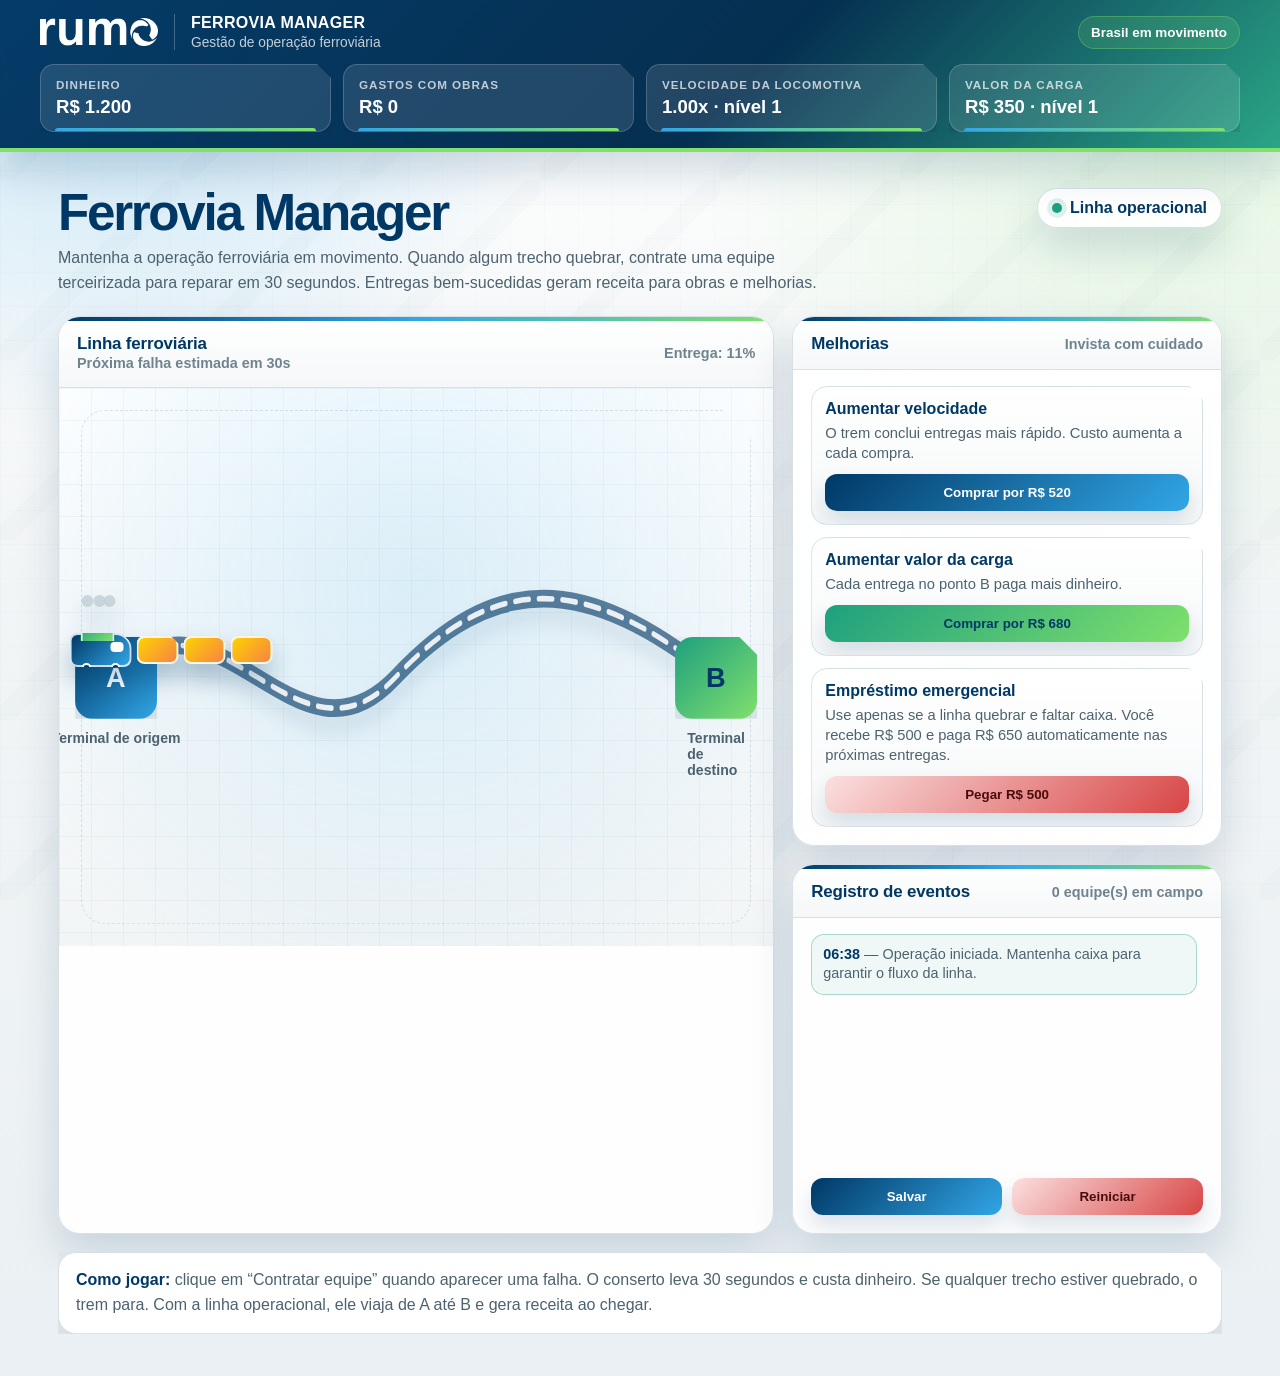
==== index.html @ fe33135e "aparencia rumo" ====
<!doctype html>
<html lang="pt-BR">
<head>
  <meta charset="utf-8" />
  <meta name="viewport" content="width=device-width, initial-scale=1" />
  <title>Ferrovia Manager | Rumo</title>
  <meta name="theme-color" content="#003865" />
  <style>
    /* =====================================================================
       Identidade visual Rumo aplicada ao Ferrovia Manager
       Fonte oficial declarada: Cera Pro, com fallback Verdana conforme manual.
       ===================================================================== */
    :root {
      --rumo-azul: #003865;
      --rumo-azul-claro: #32A6E6;
      --rumo-verde: #1E9F7F;
      --rumo-verde-claro: #7FE06C;
      --rumo-amarelo: #FBD300;
      --rumo-laranja: #F78344;
      --rumo-cinza: #BDCCD4;
      --rumo-cinza-50: #F2F5F6;
      --rumo-cinza-100: #E5EBEE;
      --rumo-cinza-200: #D7E0E5;
      --rumo-cinza-300: #CAD6DD;
      --rumo-texto: #4D626F;
      --rumo-texto-claro: #6F838E;
      --rumo-fonte: "Cera Pro", Verdana, Geneva, Tahoma, sans-serif;
      --rumo-raio: 14px;
      --rumo-raio-lg: 22px;
      --rumo-sombra: 0 18px 42px rgba(0, 56, 101, .16);
      --rumo-sombra-hover: 0 22px 60px rgba(0, 56, 101, .24);
      --rumo-transicao: .18s ease;

      --bg: #F2F5F6;
      --panel: #FFFFFF;
      --panel-2: #E5EBEE;
      --text: var(--rumo-azul);
      --muted: var(--rumo-texto-claro);
      --ok: var(--rumo-verde);
      --warn: var(--rumo-amarelo);
      --danger: #D84545;
      --blue: var(--rumo-azul-claro);
      --rail: #D7E0E5;
      --rail-dark: var(--rumo-azul);
      --money: var(--rumo-verde-claro);
      --shadow: rgba(0, 56, 101, .14);
    }

    * { box-sizing: border-box; }

    body {
      margin: 0;
      min-height: 100vh;
      font-family: var(--rumo-fonte);
      color: var(--text);
      background:
        radial-gradient(circle at 10% 0%, rgba(50, 166, 230, .28), transparent 28rem),
        radial-gradient(circle at 92% 10%, rgba(127, 224, 108, .18), transparent 30rem),
        linear-gradient(180deg, #FFFFFF 0%, var(--rumo-cinza-50) 42%, #EAF0F3 100%);
      overflow-x: hidden;
    }

    body::before {
      content: "";
      position: fixed;
      inset: 0;
      pointer-events: none;
      opacity: .55;
      background-image:
        linear-gradient(135deg, transparent 0 46%, rgba(0, 56, 101, .035) 46% 54%, transparent 54% 100%),
        linear-gradient(90deg, rgba(0, 56, 101, .028) 1px, transparent 1px),
        linear-gradient(rgba(0, 56, 101, .022) 1px, transparent 1px);
      background-size: 180px 180px, 34px 34px, 34px 34px;
      z-index: -1;
    }

    header {
      position: sticky;
      top: 0;
      z-index: 20;
      background:
        linear-gradient(135deg, rgba(0, 56, 101, .98), rgba(0, 43, 77, .98) 58%, rgba(30, 159, 127, .94));
      backdrop-filter: blur(12px);
      border-bottom: 4px solid var(--rumo-verde-claro);
      padding: 14px 18px 16px;
      box-shadow: 0 18px 40px rgba(0, 56, 101, .18);
    }

    .header-shell {
      max-width: 1200px;
      margin: 0 auto;
      display: grid;
      gap: 14px;
    }

    .brand-top {
      display: flex;
      align-items: center;
      justify-content: space-between;
      gap: 18px;
    }

    .brand-lockup {
      display: inline-flex;
      align-items: center;
      gap: 16px;
      min-width: 0;
    }

    .rumo-logo {
      width: 118px;
      min-width: 90px;
      height: auto;
      display: block;
    }

    .brand-title {
      display: grid;
      gap: 3px;
      color: #FFFFFF;
      border-left: 1px solid rgba(255,255,255,.24);
      padding-left: 16px;
    }

    .brand-title strong {
      font-size: 1rem;
      letter-spacing: .02em;
      text-transform: uppercase;
    }

    .brand-title span {
      color: rgba(255,255,255,.76);
      font-size: .86rem;
    }

    .brand-chip {
      display: inline-flex;
      align-items: center;
      gap: 8px;
      padding: 8px 12px;
      border-radius: 999px;
      background: rgba(127, 224, 108, .15);
      border: 1px solid rgba(127, 224, 108, .34);
      color: #FFFFFF;
      font-weight: 800;
      font-size: .84rem;
      white-space: nowrap;
    }

    .hud {
      display: grid;
      grid-template-columns: repeat(4, minmax(160px, 1fr));
      gap: 12px;
    }

    .stat {
      position: relative;
      padding: 13px 15px;
      border: 1px solid rgba(255, 255, 255, .18);
      border-radius: var(--rumo-raio);
      background: rgba(255, 255, 255, .11);
      box-shadow: 0 12px 26px rgba(0, 30, 54, .22);
      overflow: hidden;
      clip-path: polygon(0 0, calc(100% - 14px) 0, 100% 14px, 100% 100%, 0 100%);
    }

    .stat::after {
      content: "";
      position: absolute;
      inset: auto 14px 0 14px;
      height: 3px;
      border-radius: 999px 999px 0 0;
      background: linear-gradient(90deg, var(--rumo-azul-claro), var(--rumo-verde-claro));
    }

    .stat small {
      display: block;
      color: rgba(255,255,255,.72);
      font-size: .73rem;
      text-transform: uppercase;
      letter-spacing: .08em;
      margin-bottom: 5px;
      font-weight: 700;
    }

    .stat strong {
      color: #FFFFFF;
      font-size: 1.16rem;
      font-variant-numeric: tabular-nums;
    }

    main {
      max-width: 1200px;
      margin: 0 auto;
      padding: 28px 18px 42px;
    }

    .title-row {
      display: flex;
      align-items: flex-start;
      justify-content: space-between;
      gap: 16px;
      margin: 8px 0 20px;
    }

    h1 {
      margin: 0 0 8px;
      font-size: clamp(2rem, 4vw, 3.35rem);
      line-height: .96;
      letter-spacing: -.045em;
      color: var(--rumo-azul);
    }

    .subtitle {
      margin: 0;
      color: var(--rumo-texto);
      max-width: 760px;
      line-height: 1.58;
      font-size: 1rem;
    }

    .status-pill {
      display: inline-flex;
      align-items: center;
      gap: 8px;
      padding: 10px 14px;
      border-radius: 999px;
      border: 1px solid var(--rumo-cinza-200);
      background: #FFFFFF;
      white-space: nowrap;
      font-weight: 800;
      color: var(--rumo-azul);
      box-shadow: var(--rumo-sombra);
    }

    .dot {
      width: 10px;
      height: 10px;
      border-radius: 999px;
      background: var(--ok);
      box-shadow: 0 0 0 5px rgba(30, 159, 127, .14);
    }

    .dot.bad { background: var(--danger); box-shadow: 0 0 0 5px rgba(216, 69, 69, .14); }
    .dot.work { background: var(--warn); box-shadow: 0 0 0 5px rgba(251, 211, 0, .22); }

    .layout {
      display: grid;
      grid-template-columns: 1.5fr .9fr;
      gap: 18px;
      align-items: stretch;
    }

    .card {
      position: relative;
      border: 1px solid var(--rumo-cinza-200);
      border-radius: var(--rumo-raio-lg);
      background: rgba(255, 255, 255, .92);
      box-shadow: var(--rumo-sombra);
      overflow: hidden;
    }

    .card::before {
      content: "";
      position: absolute;
      top: 0;
      left: 0;
      right: 0;
      height: 4px;
      background: linear-gradient(90deg, var(--rumo-azul), var(--rumo-azul-claro), var(--rumo-verde-claro));
      z-index: 1;
    }

    .card-header {
      padding: 17px 18px 15px;
      border-bottom: 1px solid var(--rumo-cinza-200);
      display: flex;
      justify-content: space-between;
      gap: 12px;
      align-items: center;
      background: linear-gradient(180deg, #FFFFFF, rgba(242, 245, 246, .78));
    }

    .card-header h2 {
      margin: 0;
      font-size: 1.06rem;
      color: var(--rumo-azul);
      letter-spacing: -.01em;
    }

    .card-header span {
      color: var(--rumo-texto-claro);
      font-size: .9rem;
      font-weight: 700;
    }

    .rail-area {
      position: relative;
      height: min(62vh, 560px);
      min-height: 440px;
      background:
        radial-gradient(circle at 50% 35%, rgba(50, 166, 230, .16), transparent 28rem),
        linear-gradient(rgba(0, 56, 101, .04) 1px, transparent 1px),
        linear-gradient(90deg, rgba(0, 56, 101, .04) 1px, transparent 1px),
        linear-gradient(180deg, #FFFFFF, #F2F5F6);
      background-size: auto, 32px 32px, 32px 32px, auto;
      overflow: hidden;
    }

    .rail-area::before {
      content: "";
      position: absolute;
      inset: 22px;
      border: 1px dashed rgba(0, 56, 101, .13);
      border-radius: 24px;
      clip-path: polygon(0 0, calc(100% - 28px) 0, 100% 28px, 100% 100%, 0 100%);
      pointer-events: none;
    }

    .landmark {
      position: absolute;
      top: 52%;
      transform: translate(-50%, -50%);
      width: 82px;
      height: 82px;
      border-radius: 18px;
      display: grid;
      place-items: center;
      font-weight: 900;
      font-size: 1.7rem;
      letter-spacing: .02em;
      color: #FFFFFF;
      box-shadow: var(--rumo-sombra-hover);
      z-index: 5;
      clip-path: polygon(0 0, calc(100% - 18px) 0, 100% 18px, 100% 100%, 0 100%);
    }

    .landmark.a { left: 8%; background: linear-gradient(135deg, var(--rumo-azul), var(--rumo-azul-claro)); }
    .landmark.b { left: 92%; background: linear-gradient(135deg, var(--rumo-verde), var(--rumo-verde-claro)); color: #003865; }

    .landmark-label {
      position: absolute;
      top: calc(52% + 52px);
      transform: translateX(-50%);
      color: var(--rumo-texto);
      font-size: .88rem;
      font-weight: 800;
    }
    .landmark-label.a { left: 8%; }
    .landmark-label.b { left: 92%; }

    svg.rail-svg {
      position: absolute;
      inset: 0;
      width: 100%;
      height: 100%;
      overflow: visible;
    }

    .rail-base {
      stroke: rgba(0, 56, 101, .62);
      stroke-width: 16;
      stroke-linecap: round;
      filter: drop-shadow(0 12px 10px rgba(0, 56, 101, .18));
    }

    .rail-inner {
      stroke: rgba(255, 255, 255, .88);
      stroke-width: 5;
      stroke-linecap: round;
      stroke-dasharray: 20 13;
    }

    .segment {
      stroke: transparent;
      stroke-width: 28;
      stroke-linecap: round;
      pointer-events: stroke;
      cursor: pointer;
    }

    .segment.broken {
      stroke: rgba(216, 69, 69, .9);
      animation: pulseSegment 1.2s infinite;
    }

    .segment.repairing {
      stroke: rgba(251, 211, 0, .9);
      stroke-dasharray: 12 10;
      animation: dash 1.1s linear infinite;
    }

    @keyframes pulseSegment {
      0%, 100% { stroke-opacity: .64; }
      50% { stroke-opacity: 1; }
    }

    @keyframes dash { to { stroke-dashoffset: -44; } }

    .break-marker {
      position: absolute;
      z-index: 7;
      min-width: 150px;
      transform: translate(-50%, -50%);
      border: 1px solid rgba(216, 69, 69, .42);
      background: #FFFFFF;
      border-radius: 16px;
      padding: 10px;
      text-align: center;
      box-shadow: var(--rumo-sombra-hover);
      color: var(--rumo-azul);
    }

    .break-marker.repairing {
      border-color: rgba(251, 211, 0, .72);
      background: #FFF8D9;
    }

    .break-marker strong {
      display: block;
      font-size: .9rem;
      margin-bottom: 6px;
    }

    .break-marker small {
      color: var(--rumo-texto);
      display: block;
      margin-bottom: 8px;
      font-weight: 700;
    }

    .break-marker button {
      width: 100%;
      padding: 8px 10px;
      border-radius: 10px;
      border: 0;
      background: var(--rumo-azul);
      color: #FFFFFF;
      cursor: pointer;
      font-weight: 900;
      font-family: var(--rumo-fonte);
    }

    .break-marker button:disabled { cursor: not-allowed; opacity: .6; }

    .progress-bar {
      height: 8px;
      background: rgba(0, 56, 101, .13);
      border-radius: 999px;
      overflow: hidden;
      margin-top: 8px;
    }

    .progress-bar span {
      display: block;
      height: 100%;
      width: 0%;
      background: linear-gradient(90deg, var(--rumo-amarelo), var(--rumo-laranja));
      border-radius: inherit;
    }

    .train {
      position: absolute;
      left: 8%;
      top: 52%;
      z-index: 10;
      transform: translate(-50%, -50%);
      display: flex;
      align-items: center;
      gap: 5px;
      filter: drop-shadow(0 14px 12px rgba(0, 56, 101, .28));
    }

    .engine {
      position: relative;
      width: 62px;
      height: 34px;
      border-radius: 8px 16px 8px 8px;
      background: linear-gradient(135deg, var(--rumo-azul), var(--rumo-azul-claro));
      border: 2px solid rgba(255,255,255,.8);
      clip-path: polygon(0 0, calc(100% - 10px) 0, 100% 10px, 100% 100%, 0 100%);
    }

    .engine::before {
      content: "";
      position: absolute;
      left: 9px;
      top: -16px;
      width: 30px;
      height: 20px;
      border-radius: 8px 8px 0 0;
      background: linear-gradient(135deg, var(--rumo-verde), var(--rumo-verde-claro));
      border: 2px solid rgba(255,255,255,.8);
      border-bottom: 0;
    }

    .engine::after {
      content: "";
      position: absolute;
      right: 6px;
      top: 7px;
      width: 13px;
      height: 10px;
      border-radius: 4px;
      background: #FFFFFF;
      box-shadow: -23px -18px 0 -3px rgba(255,255,255,.78);
    }

    .wagon {
      width: 42px;
      height: 28px;
      border-radius: 8px;
      background: linear-gradient(135deg, var(--rumo-amarelo), var(--rumo-laranja));
      border: 2px solid rgba(255,255,255,.88);
      clip-path: polygon(0 0, calc(100% - 8px) 0, 100% 8px, 100% 100%, 0 100%);
    }

    .wheel-row {
      position: absolute;
      inset: auto 0 -8px 0;
      display: flex;
      justify-content: space-around;
      pointer-events: none;
    }

    .wheel {
      width: 10px;
      height: 10px;
      border-radius: 50%;
      background: var(--rumo-azul);
      border: 2px solid #FFFFFF;
    }

    .smoke {
      position: absolute;
      left: 12px;
      top: -38px;
      width: 12px;
      height: 12px;
      border-radius: 50%;
      background: rgba(189, 204, 212, .76);
      animation: smoke 1.4s ease-out infinite;
    }

    .smoke:nth-child(2) { animation-delay: .38s; left: 24px; }
    .smoke:nth-child(3) { animation-delay: .76s; left: 34px; }

    @keyframes smoke {
      0% { transform: translate(0, 0) scale(.6); opacity: .7; }
      100% { transform: translate(12px, -30px) scale(1.8); opacity: 0; }
    }

    .side-content { display: grid; gap: 18px; }
    .section-body { padding: 16px 18px 18px; }
    .controls { display: grid; gap: 12px; }

    .upgrade {
      border: 1px solid var(--rumo-cinza-200);
      border-radius: 16px;
      padding: 13px;
      background: linear-gradient(180deg, #FFFFFF, rgba(242, 245, 246, .7));
      clip-path: polygon(0 0, calc(100% - 14px) 0, 100% 14px, 100% 100%, 0 100%);
    }

    .upgrade h3 {
      margin: 0 0 5px;
      font-size: 1rem;
      color: var(--rumo-azul);
    }

    .upgrade p {
      margin: 0 0 11px;
      color: var(--rumo-texto);
      line-height: 1.36;
      font-size: .92rem;
    }

    button.action {
      width: 100%;
      border: 0;
      border-radius: 12px;
      padding: 11px 12px;
      font-weight: 900;
      color: #FFFFFF;
      cursor: pointer;
      font-family: var(--rumo-fonte);
      background: linear-gradient(135deg, var(--rumo-azul), var(--rumo-azul-claro));
      box-shadow: 0 12px 22px rgba(0, 56, 101, .14);
      transition: transform var(--rumo-transicao), box-shadow var(--rumo-transicao), opacity var(--rumo-transicao);
    }

    button.action:hover:not(:disabled) {
      transform: translateY(-1px);
      box-shadow: 0 16px 30px rgba(0, 56, 101, .22);
    }

    button.action.secondary {
      background: linear-gradient(135deg, var(--rumo-verde), var(--rumo-verde-claro));
      color: var(--rumo-azul);
    }

    button.action.danger {
      background: linear-gradient(135deg, #FBE0E0, #D84545);
      color: #4A0B0B;
    }

    button.action:disabled { opacity: .45; cursor: not-allowed; box-shadow: none; }

    .log {
      height: 230px;
      overflow-y: auto;
      padding-right: 6px;
      display: flex;
      flex-direction: column;
      gap: 9px;
    }

    .log-item {
      padding: 10px 11px;
      border-radius: 13px;
      background: #FFFFFF;
      border: 1px solid var(--rumo-cinza-200);
      color: var(--rumo-texto);
      line-height: 1.35;
      font-size: .9rem;
    }

    .log-item strong { color: var(--rumo-azul); }
    .log-item.good { border-color: rgba(30, 159, 127, .35); background: rgba(30, 159, 127, .06); }
    .log-item.bad { border-color: rgba(216, 69, 69, .35); background: rgba(216, 69, 69, .06); }
    .log-item.work { border-color: rgba(251, 211, 0, .7); background: rgba(251, 211, 0, .12); }

    .footer-actions {
      display: grid;
      grid-template-columns: 1fr 1fr;
      gap: 10px;
      margin-top: 14px;
    }

    .help {
      margin-top: 18px;
      border: 1px solid var(--rumo-cinza-200);
      border-radius: 18px;
      background: #FFFFFF;
      padding: 15px 17px;
      color: var(--rumo-texto);
      line-height: 1.56;
      box-shadow: var(--rumo-sombra);
      clip-path: polygon(0 0, calc(100% - 18px) 0, 100% 18px, 100% 100%, 0 100%);
    }

    .help strong { color: var(--rumo-azul); }

    @media (max-width: 980px) {
      .hud { grid-template-columns: repeat(2, minmax(150px, 1fr)); }
      .layout { grid-template-columns: 1fr; }
      .rail-area { height: 480px; }
    }

    @media (max-width: 620px) {
      header { padding: 12px 10px 14px; }
      main { padding: 20px 10px 32px; }
      .brand-top { align-items: flex-start; }
      .brand-chip { display: none; }
      .rumo-logo { width: 96px; }
      .brand-title { padding-left: 12px; }
      .brand-title strong { font-size: .88rem; }
      .brand-title span { font-size: .78rem; }
      .hud { grid-template-columns: 1fr; gap: 8px; }
      .title-row { flex-direction: column; }
      .status-pill { width: 100%; justify-content: center; }
      .rail-area { min-height: 410px; height: 410px; }
      .landmark { width: 56px; height: 56px; border-radius: 14px; font-size: 1.2rem; }
      .train { scale: .72; transform-origin: center; }
      .break-marker { min-width: 128px; font-size: .85rem; }
      .footer-actions { grid-template-columns: 1fr; }
    }
  </style>
</head>
<body>
  <header>
    <div class="header-shell">
      <div class="brand-top">
        <div class="brand-lockup">
          <img class="rumo-logo" src="assets/rumo/logos/rumo-logo-branco.png" alt="Rumo" />
          <div class="brand-title">
            <strong>Ferrovia Manager</strong>
            <span>Gestão de operação ferroviária</span>
          </div>
        </div>
        <div class="brand-chip">Brasil em movimento</div>
      </div>

      <div class="hud" aria-label="Painel superior do jogo">
        <div class="stat">
          <small>Dinheiro</small>
          <strong id="money">R$ 0</strong>
        </div>
        <div class="stat">
          <small>Gastos com obras</small>
          <strong id="worksSpent">R$ 0</strong>
        </div>
        <div class="stat">
          <small>Velocidade da locomotiva</small>
          <strong id="speedInfo">0x</strong>
        </div>
        <div class="stat">
          <small>Valor da carga</small>
          <strong id="cargoInfo">R$ 0</strong>
        </div>
      </div>
    </div>
  </header>

  <main>
    <section class="title-row">
      <div>
        <h1>Ferrovia Manager</h1>
        <p class="subtitle">
          Mantenha a operação ferroviária em movimento. Quando algum trecho quebrar, contrate uma equipe terceirizada para reparar em 30 segundos. Entregas bem-sucedidas geram receita para obras e melhorias.
        </p>
      </div>
      <div class="status-pill" id="lineStatus">
        <span class="dot" id="statusDot"></span>
        <span id="statusText">Linha operacional</span>
      </div>
    </section>

    <section class="layout">
      <article class="card">
        <div class="card-header">
          <div>
            <h2>Linha ferroviária</h2>
            <span id="nextBreakInfo">Próxima falha em breve...</span>
          </div>
          <span id="deliveryInfo">Entrega: 0%</span>
        </div>

        <div class="rail-area" id="railArea">
          <svg class="rail-svg" viewBox="0 0 1000 500" preserveAspectRatio="none" aria-hidden="true">
            <path class="rail-base" d="M80,260 C220,160 330,355 470,260 S735,165 920,260" fill="none" />
            <path class="rail-inner" d="M80,260 C220,160 330,355 470,260 S735,165 920,260" fill="none" />
            <path id="seg-0" class="segment" d="M80,260 C145,213 194,197 245,219" fill="none" />
            <path id="seg-1" class="segment" d="M245,219 C318,252 354,331 426,286" fill="none" />
            <path id="seg-2" class="segment" d="M426,286 C514,231 557,211 635,238" fill="none" />
            <path id="seg-3" class="segment" d="M635,238 C711,264 742,318 821,292" fill="none" />
            <path id="seg-4" class="segment" d="M821,292 C860,279 886,262 920,260" fill="none" />
          </svg>

          <div class="landmark a">A</div>
          <div class="landmark b">B</div>
          <div class="landmark-label a">Terminal de origem</div>
          <div class="landmark-label b">Terminal de destino</div>

          <div class="train" id="train" aria-label="Locomotiva puxando vagões">
            <span class="smoke"></span><span class="smoke"></span><span class="smoke"></span>
            <div class="engine"><div class="wheel-row"><span class="wheel"></span><span class="wheel"></span></div></div>
            <div class="wagon"><div class="wheel-row"><span class="wheel"></span><span class="wheel"></span></div></div>
            <div class="wagon"><div class="wheel-row"><span class="wheel"></span><span class="wheel"></span></div></div>
            <div class="wagon"><div class="wheel-row"><span class="wheel"></span><span class="wheel"></span></div></div>
          </div>
        </div>
      </article>

      <aside class="side-content">
        <article class="card">
          <div class="card-header">
            <h2>Melhorias</h2>
            <span>Invista com cuidado</span>
          </div>
          <div class="section-body controls">
            <div class="upgrade">
              <h3>Aumentar velocidade</h3>
              <p>O trem conclui entregas mais rápido. Custo aumenta a cada compra.</p>
              <button class="action" id="speedUpgrade">Comprar</button>
            </div>
            <div class="upgrade">
              <h3>Aumentar valor da carga</h3>
              <p>Cada entrega no ponto B paga mais dinheiro.</p>
              <button class="action secondary" id="cargoUpgrade">Comprar</button>
            </div>
            <div class="upgrade">
              <h3>Empréstimo emergencial</h3>
              <p>Use apenas se a linha quebrar e faltar caixa. Você recebe R$ 500 e paga R$ 650 automaticamente nas próximas entregas.</p>
              <button class="action danger" id="loanButton">Pegar empréstimo</button>
            </div>
          </div>
        </article>

        <article class="card">
          <div class="card-header">
            <h2>Registro de eventos</h2>
            <span id="repairsInfo">0 equipe(s) em campo</span>
          </div>
          <div class="section-body">
            <div class="log" id="log" aria-live="polite"></div>
            <div class="footer-actions">
              <button class="action" id="saveButton">Salvar</button>
              <button class="action danger" id="resetButton">Reiniciar</button>
            </div>
          </div>
        </article>
      </aside>
    </section>

    <div class="help">
      <strong>Como jogar:</strong> clique em “Contratar equipe” quando aparecer uma falha. O conserto leva 30 segundos e custa dinheiro. Se qualquer trecho estiver quebrado, o trem para. Com a linha operacional, ele viaja de A até B e gera receita ao chegar.
    </div>
  </main>

  <script>
    const STORAGE_KEY = "ferrovia-manager-save-v1";
    const REPAIR_TIME = 30; // segundos
    const SEGMENTS = [
      { id: 0, name: "Trecho 1", x: 18, y: 43 },
      { id: 1, name: "Trecho 2", x: 34, y: 58 },
      { id: 2, name: "Trecho 3", x: 53, y: 48 },
      { id: 3, name: "Trecho 4", x: 72, y: 56 },
      { id: 4, name: "Trecho 5", x: 85, y: 50 }
    ];

    const defaultState = {
      money: 1200,
      worksSpent: 0,
      speedLevel: 1,
      cargoLevel: 1,
      cargoValue: 350,
      trainProgress: 0,
      loanDebt: 0,
      segments: SEGMENTS.map(s => ({ id: s.id, status: "ok", repairLeft: 0 })),
      nextBreakAt: 16,
      lastSavedAt: Date.now()
    };

    let state = loadState();
    let lastTick = performance.now();
    let logItems = [];

    const $ = (selector) => document.querySelector(selector);
    const moneyEl = $("#money");
    const worksSpentEl = $("#worksSpent");
    const speedInfoEl = $("#speedInfo");
    const cargoInfoEl = $("#cargoInfo");
    const statusDotEl = $("#statusDot");
    const statusTextEl = $("#statusText");
    const nextBreakInfoEl = $("#nextBreakInfo");
    const deliveryInfoEl = $("#deliveryInfo");
    const repairsInfoEl = $("#repairsInfo");
    const trainEl = $("#train");
    const railAreaEl = $("#railArea");
    const logEl = $("#log");
    const speedUpgradeBtn = $("#speedUpgrade");
    const cargoUpgradeBtn = $("#cargoUpgrade");
    const loanButton = $("#loanButton");
    const saveButton = $("#saveButton");
    const resetButton = $("#resetButton");

    function formatCurrency(value) {
      return value.toLocaleString("pt-BR", { style: "currency", currency: "BRL", maximumFractionDigits: 0 });
    }

    function loadState() {
      try {
        const saved = JSON.parse(localStorage.getItem(STORAGE_KEY));
        if (!saved) return structuredClone(defaultState);
        return {
          ...structuredClone(defaultState),
          ...saved,
          segments: SEGMENTS.map(s => ({
            id: s.id,
            status: saved.segments?.find(x => x.id === s.id)?.status || "ok",
            repairLeft: saved.segments?.find(x => x.id === s.id)?.repairLeft || 0
          }))
        };
      } catch (error) {
        return structuredClone(defaultState);
      }
    }

    function saveState(showLog = true) {
      state.lastSavedAt = Date.now();
      localStorage.setItem(STORAGE_KEY, JSON.stringify(state));
      if (showLog) addLog("Jogo salvo no navegador.", "good");
    }

    function resetGame() {
      if (!confirm("Tem certeza que deseja reiniciar o jogo?")) return;
      localStorage.removeItem(STORAGE_KEY);
      state = structuredClone(defaultState);
      logItems = [];
      addLog("Novo ciclo iniciado. Boa gestão!", "good");
      render();
    }

    function repairCost(segmentId) {
      return Math.round(180 + state.speedLevel * 30 + state.cargoLevel * 25 + segmentId * 35);
    }

    function speedUpgradeCost() {
      return Math.round(520 * Math.pow(1.55, state.speedLevel - 1));
    }

    function cargoUpgradeCost() {
      return Math.round(680 * Math.pow(1.65, state.cargoLevel - 1));
    }

    function currentSpeed() {
      return Number((1 + (state.speedLevel - 1) * 0.22).toFixed(2));
    }

    function hasBrokenLine() {
      return state.segments.some(s => s.status === "broken");
    }

    function hasAnyProblem() {
      return state.segments.some(s => s.status !== "ok");
    }

    function repairingCount() {
      return state.segments.filter(s => s.status === "repairing").length;
    }

    function addLog(message, type = "") {
      const time = new Date().toLocaleTimeString("pt-BR", { hour: "2-digit", minute: "2-digit" });
      logItems.unshift({ message, type, time });
      logItems = logItems.slice(0, 28);
      renderLog();
    }

    function renderLog() {
      logEl.innerHTML = logItems.map(item => `
        <div class="log-item ${item.type}">
          <strong>${item.time}</strong> — ${item.message}
        </div>
      `).join("");
    }

    function renderMarkers() {
      document.querySelectorAll(".break-marker").forEach(el => el.remove());

      SEGMENTS.forEach(info => {
        const segmentState = state.segments.find(s => s.id === info.id);
        const path = document.getElementById(`seg-${info.id}`);
        path.classList.toggle("broken", segmentState.status === "broken");
        path.classList.toggle("repairing", segmentState.status === "repairing");

        if (segmentState.status === "ok") return;

        const marker = document.createElement("div");
        marker.className = `break-marker ${segmentState.status === "repairing" ? "repairing" : ""}`;
        marker.style.left = `${info.x}%`;
        marker.style.top = `${info.y}%`;

        if (segmentState.status === "broken") {
          const cost = repairCost(info.id);
          marker.innerHTML = `
            <strong>⚠️ ${info.name} quebrado</strong>
            <small>Custo: ${formatCurrency(cost)}</small>
            <button ${state.money < cost ? "disabled" : ""} data-repair="${info.id}">
              Contratar equipe
            </button>
          `;
        } else {
          const done = Math.max(0, Math.min(100, ((REPAIR_TIME - segmentState.repairLeft) / REPAIR_TIME) * 100));
          marker.innerHTML = `
            <strong>👷 ${info.name} em obra</strong>
            <small>${Math.ceil(segmentState.repairLeft)}s restantes</small>
            <div class="progress-bar"><span style="width:${done}%"></span></div>
          `;
        }

        railAreaEl.appendChild(marker);
      });

      document.querySelectorAll("[data-repair]").forEach(button => {
        button.addEventListener("click", () => dispatchRepair(Number(button.dataset.repair)));
      });
    }

    function render() {
      const speed = currentSpeed();
      const speedCost = speedUpgradeCost();
      const cargoCost = cargoUpgradeCost();
      const lineBroken = hasBrokenLine();
      const problem = hasAnyProblem();
      const repairTeams = repairingCount();

      moneyEl.textContent = formatCurrency(state.money);
      worksSpentEl.textContent = formatCurrency(state.worksSpent);
      speedInfoEl.textContent = `${speed.toFixed(2)}x · nível ${state.speedLevel}`;
      cargoInfoEl.textContent = `${formatCurrency(state.cargoValue)} · nível ${state.cargoLevel}`;
      deliveryInfoEl.textContent = `Entrega: ${Math.floor(state.trainProgress)}%`;
      repairsInfoEl.textContent = `${repairTeams} equipe(s) em campo`;

      if (lineBroken) {
        statusDotEl.className = "dot bad";
        statusTextEl.textContent = "Linha quebrada";
      } else if (repairTeams > 0) {
        statusDotEl.className = "dot work";
        statusTextEl.textContent = "Obras em andamento";
      } else {
        statusDotEl.className = "dot";
        statusTextEl.textContent = "Linha operacional";
      }

      nextBreakInfoEl.textContent = problem
        ? "Risco parado: resolva as falhas para voltar a operar."
        : `Próxima falha estimada em ${Math.ceil(state.nextBreakAt)}s`;

      speedUpgradeBtn.textContent = `Comprar por ${formatCurrency(speedCost)}`;
      speedUpgradeBtn.disabled = state.money < speedCost;
      cargoUpgradeBtn.textContent = `Comprar por ${formatCurrency(cargoCost)}`;
      cargoUpgradeBtn.disabled = state.money < cargoCost;
      loanButton.textContent = state.loanDebt > 0
        ? `Dívida ativa: ${formatCurrency(state.loanDebt)}`
        : "Pegar R$ 500";
      loanButton.disabled = state.loanDebt > 0;

      updateTrainPosition();
      renderMarkers();
    }

    function updateTrainPosition() {
      // Aproximação visual da curva: calcula left/top por pontos-chave.
      const points = [
        { p: 0, x: 8, y: 52 },
        { p: 20, x: 22, y: 43 },
        { p: 38, x: 39, y: 59 },
        { p: 56, x: 55, y: 47 },
        { p: 74, x: 72, y: 55 },
        { p: 100, x: 92, y: 52 }
      ];

      const progress = Math.max(0, Math.min(100, state.trainProgress));
      let start = points[0];
      let end = points[points.length - 1];
      for (let i = 0; i < points.length - 1; i++) {
        if (progress >= points[i].p && progress <= points[i + 1].p) {
          start = points[i];
          end = points[i + 1];
          break;
        }
      }
      const local = (progress - start.p) / (end.p - start.p || 1);
      const x = start.x + (end.x - start.x) * local;
      const y = start.y + (end.y - start.y) * local;
      trainEl.style.left = `${x}%`;
      trainEl.style.top = `${y}%`;
      trainEl.style.opacity = hasBrokenLine() ? ".62" : "1";
    }

    function dispatchRepair(segmentId) {
      const segment = state.segments.find(s => s.id === segmentId);
      if (!segment || segment.status !== "broken") return;
      const cost = repairCost(segmentId);
      if (state.money < cost) {
        addLog(`Caixa insuficiente para reparar o ${SEGMENTS[segmentId].name}.`, "bad");
        return;
      }
      state.money -= cost;
      state.worksSpent += cost;
      segment.status = "repairing";
      segment.repairLeft = REPAIR_TIME;
      addLog(`Equipe terceirizada enviada ao ${SEGMENTS[segmentId].name} por ${formatCurrency(cost)}.`, "work");
      render();
    }

    function buySpeedUpgrade() {
      const cost = speedUpgradeCost();
      if (state.money < cost) return;
      state.money -= cost;
      state.speedLevel += 1;
      addLog(`Velocidade aumentada para ${currentSpeed().toFixed(2)}x.`, "good");
      render();
    }

    function buyCargoUpgrade() {
      const cost = cargoUpgradeCost();
      if (state.money < cost) return;
      state.money -= cost;
      state.cargoLevel += 1;
      state.cargoValue += 180 + state.cargoLevel * 40;
      addLog(`Valor da carga elevado para ${formatCurrency(state.cargoValue)}.`, "good");
      render();
    }

    function takeLoan() {
      if (state.loanDebt > 0) return;
      state.money += 500;
      state.loanDebt = 650;
      addLog("Empréstimo emergencial recebido. Dívida será abatida das próximas entregas.", "work");
      render();
    }

    function createBreak() {
      const candidates = state.segments.filter(s => s.status === "ok");
      if (!candidates.length) return;
      const segment = candidates[Math.floor(Math.random() * candidates.length)];
      segment.status = "broken";
      segment.repairLeft = 0;
      addLog(`${SEGMENTS[segment.id].name} quebrou. O trem ficará parado até a linha ser liberada.`, "bad");
    }

    function scheduleNextBreak() {
      const base = 18 + Math.random() * 14;
      const difficulty = Math.max(0, (state.speedLevel + state.cargoLevel - 2) * 0.9);
      state.nextBreakAt = Math.max(8, base - difficulty);
    }

    function completeDelivery() {
      let earned = state.cargoValue;
      if (state.loanDebt > 0) {
        const payment = Math.min(state.loanDebt, Math.round(earned * 0.45));
        state.loanDebt -= payment;
        earned -= payment;
        addLog(`Entrega concluída: ${formatCurrency(earned)} recebidos e ${formatCurrency(payment)} usados para pagar dívida.`, "good");
      } else {
        addLog(`Entrega concluída no ponto B. Receita: ${formatCurrency(earned)}.`, "good");
      }
      state.money += earned;
      state.trainProgress = 0;
    }

    function tick(now) {
      const dt = Math.min(0.25, (now - lastTick) / 1000);
      lastTick = now;

      state.segments.forEach(segment => {
        if (segment.status === "repairing") {
          segment.repairLeft -= dt;
          if (segment.repairLeft <= 0) {
            segment.status = "ok";
            segment.repairLeft = 0;
            addLog(`${SEGMENTS[segment.id].name} reparado e liberado.`, "good");
          }
        }
      });

      if (!hasAnyProblem()) {
        state.nextBreakAt -= dt;
        if (state.nextBreakAt <= 0) {
          createBreak();
          scheduleNextBreak();
        }
      }

      if (!hasAnyProblem()) {
        state.trainProgress += dt * 5.8 * currentSpeed();
        if (state.trainProgress >= 100) completeDelivery();
      }

      render();
      requestAnimationFrame(tick);
    }

    speedUpgradeBtn.addEventListener("click", buySpeedUpgrade);
    cargoUpgradeBtn.addEventListener("click", buyCargoUpgrade);
    loanButton.addEventListener("click", takeLoan);
    saveButton.addEventListener("click", () => saveState(true));
    resetButton.addEventListener("click", resetGame);

    document.querySelectorAll(".segment").forEach(path => {
      path.addEventListener("click", () => {
        const id = Number(path.id.replace("seg-", ""));
        const segment = state.segments.find(s => s.id === id);
        if (segment?.status === "broken") dispatchRepair(id);
      });
    });

    setInterval(() => saveState(false), 10000);

    addLog("Operação iniciada. Mantenha caixa para garantir o fluxo da linha.", "good");
    scheduleNextBreak();
    render();
    requestAnimationFrame(tick);
  </script>
</body>
</html>
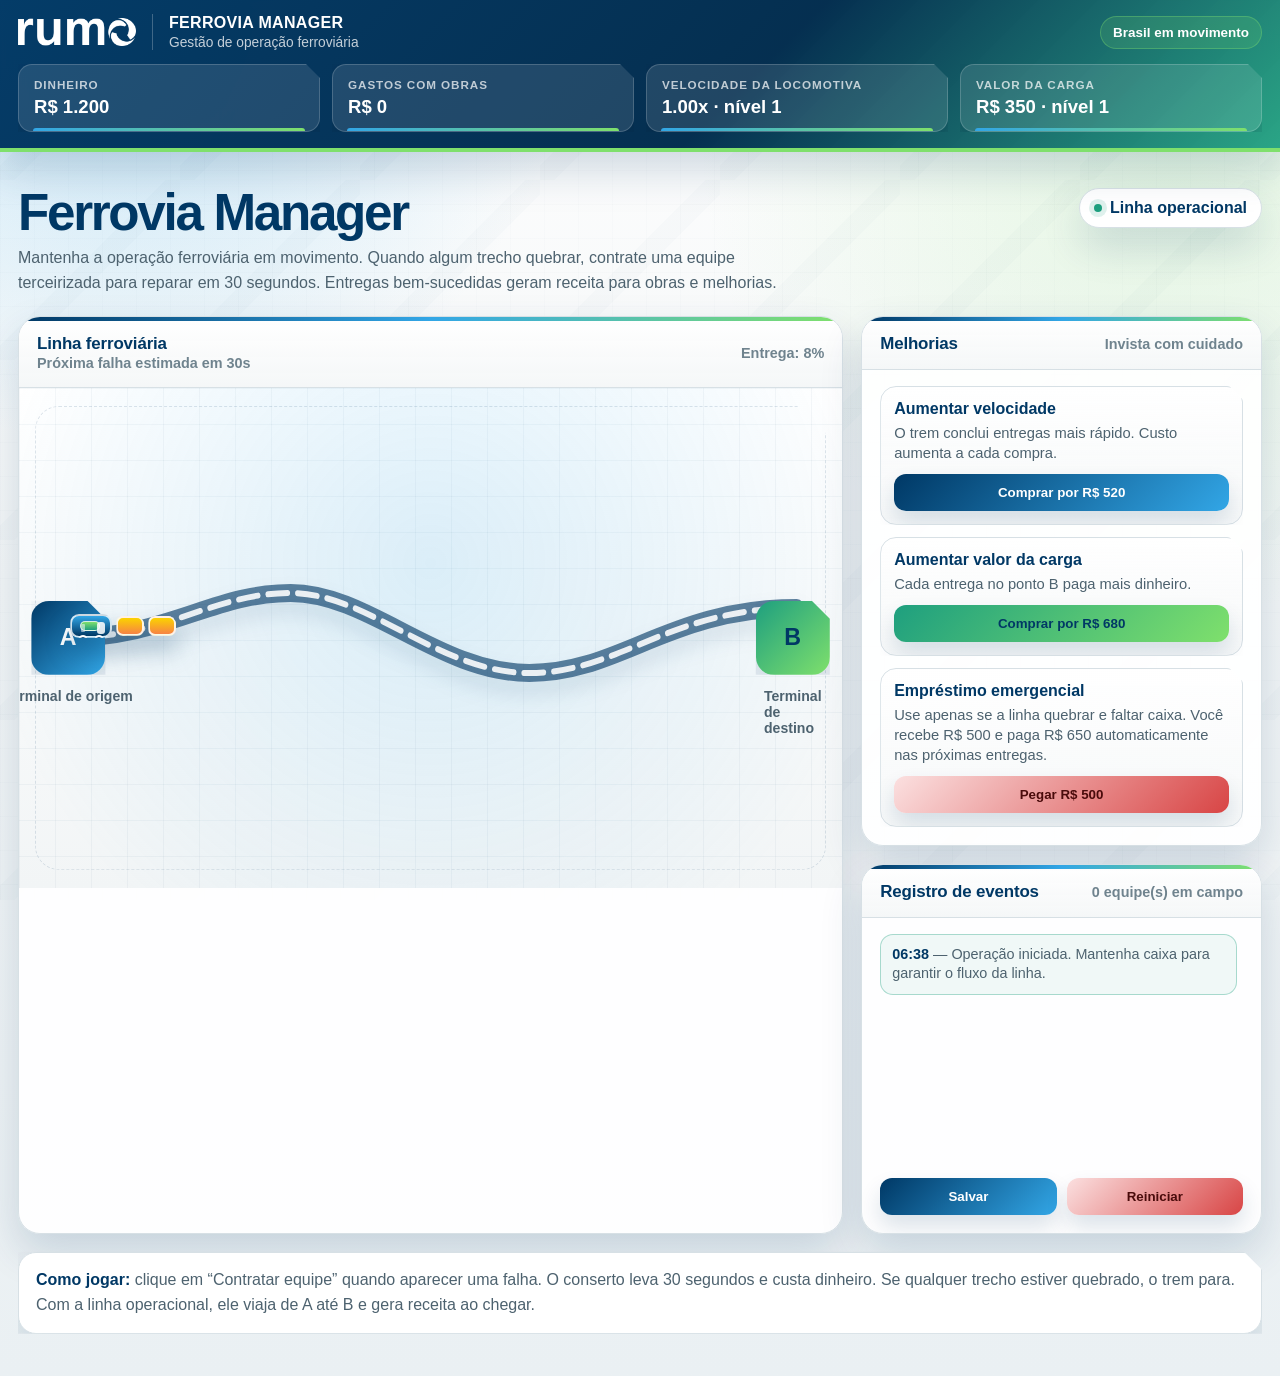
==== commit 22a6bbd0: "fix coisas" ====
--- a/index.html
+++ b/index.html
@@ -87,7 +87,7 @@
     }
 
     .header-shell {
-      max-width: 1200px;
+      max-width: 1380px;
       margin: 0 auto;
       display: grid;
       gap: 14px;
@@ -190,7 +190,7 @@
     }
 
     main {
-      max-width: 1200px;
+      max-width: 1380px;
       margin: 0 auto;
       padding: 28px 18px 42px;
     }
@@ -234,8 +234,8 @@
     }
 
     .dot {
-      width: 10px;
-      height: 10px;
+      width: 8px;
+      height: 8px;
       border-radius: 999px;
       background: var(--ok);
       box-shadow: 0 0 0 5px rgba(30, 159, 127, .14);
@@ -246,7 +246,7 @@
 
     .layout {
       display: grid;
-      grid-template-columns: 1.5fr .9fr;
+      grid-template-columns: 1.75fr .85fr;
       gap: 18px;
       align-items: stretch;
     }
@@ -296,21 +296,21 @@
 
     .rail-area {
       position: relative;
-      height: min(62vh, 560px);
-      min-height: 440px;
+      height: min(56vh, 500px);
+      min-height: 400px;
       background:
         radial-gradient(circle at 50% 35%, rgba(50, 166, 230, .16), transparent 28rem),
         linear-gradient(rgba(0, 56, 101, .04) 1px, transparent 1px),
         linear-gradient(90deg, rgba(0, 56, 101, .04) 1px, transparent 1px),
         linear-gradient(180deg, #FFFFFF, #F2F5F6);
-      background-size: auto, 32px 32px, 32px 32px, auto;
+      background-size: auto, 36px 36px, 36px 36px, auto;
       overflow: hidden;
     }
 
     .rail-area::before {
       content: "";
       position: absolute;
-      inset: 22px;
+      inset: 18px 16px;
       border: 1px dashed rgba(0, 56, 101, .13);
       border-radius: 24px;
       clip-path: polygon(0 0, calc(100% - 28px) 0, 100% 28px, 100% 100%, 0 100%);
@@ -319,15 +319,15 @@
 
     .landmark {
       position: absolute;
-      top: 52%;
+      top: 50%;
       transform: translate(-50%, -50%);
-      width: 82px;
-      height: 82px;
+      width: 74px;
+      height: 74px;
       border-radius: 18px;
       display: grid;
       place-items: center;
       font-weight: 900;
-      font-size: 1.7rem;
+      font-size: 1.45rem;
       letter-spacing: .02em;
       color: #FFFFFF;
       box-shadow: var(--rumo-sombra-hover);
@@ -335,19 +335,19 @@
       clip-path: polygon(0 0, calc(100% - 18px) 0, 100% 18px, 100% 100%, 0 100%);
     }
 
-    .landmark.a { left: 8%; background: linear-gradient(135deg, var(--rumo-azul), var(--rumo-azul-claro)); }
-    .landmark.b { left: 92%; background: linear-gradient(135deg, var(--rumo-verde), var(--rumo-verde-claro)); color: #003865; }
+    .landmark.a { left: 6%; background: linear-gradient(135deg, var(--rumo-azul), var(--rumo-azul-claro)); }
+    .landmark.b { left: 94%; background: linear-gradient(135deg, var(--rumo-verde), var(--rumo-verde-claro)); color: #003865; }
 
     .landmark-label {
       position: absolute;
-      top: calc(52% + 52px);
+      top: calc(50% + 50px);
       transform: translateX(-50%);
       color: var(--rumo-texto);
       font-size: .88rem;
       font-weight: 800;
     }
-    .landmark-label.a { left: 8%; }
-    .landmark-label.b { left: 92%; }
+    .landmark-label.a { left: 6%; }
+    .landmark-label.b { left: 94%; }
 
     svg.rail-svg {
       position: absolute;
@@ -359,21 +359,21 @@
 
     .rail-base {
       stroke: rgba(0, 56, 101, .62);
-      stroke-width: 16;
+      stroke-width: 18;
       stroke-linecap: round;
       filter: drop-shadow(0 12px 10px rgba(0, 56, 101, .18));
     }
 
     .rail-inner {
       stroke: rgba(255, 255, 255, .88);
-      stroke-width: 5;
+      stroke-width: 6;
       stroke-linecap: round;
-      stroke-dasharray: 20 13;
+      stroke-dasharray: 24 12;
     }
 
     .segment {
       stroke: transparent;
-      stroke-width: 28;
+      stroke-width: 30;
       stroke-linecap: round;
       pointer-events: stroke;
       cursor: pointer;
@@ -400,7 +400,7 @@
     .break-marker {
       position: absolute;
       z-index: 7;
-      min-width: 150px;
+      min-width: 160px;
       transform: translate(-50%, -50%);
       border: 1px solid rgba(216, 69, 69, .42);
       background: #FFFFFF;
@@ -461,94 +461,77 @@
 
     .train {
       position: absolute;
-      left: 8%;
-      top: 52%;
+      left: 6%;
+      top: 50%;
       z-index: 10;
       transform: translate(-50%, -50%);
       display: flex;
       align-items: center;
-      gap: 5px;
+      gap: 4px;
       filter: drop-shadow(0 14px 12px rgba(0, 56, 101, .28));
     }
 
     .engine {
       position: relative;
-      width: 62px;
-      height: 34px;
-      border-radius: 8px 16px 8px 8px;
-      background: linear-gradient(135deg, var(--rumo-azul), var(--rumo-azul-claro));
+      width: 42px;
+      height: 24px;
+      border-radius: 9px;
+      background: linear-gradient(180deg, var(--rumo-azul-claro), var(--rumo-azul));
       border: 2px solid rgba(255,255,255,.8);
-      clip-path: polygon(0 0, calc(100% - 10px) 0, 100% 10px, 100% 100%, 0 100%);
+      clip-path: polygon(0 0, calc(100% - 6px) 0, 100% 6px, 100% 100%, 0 100%);
     }
 
     .engine::before {
       content: "";
       position: absolute;
-      left: 9px;
-      top: -16px;
-      width: 30px;
-      height: 20px;
-      border-radius: 8px 8px 0 0;
-      background: linear-gradient(135deg, var(--rumo-verde), var(--rumo-verde-claro));
-      border: 2px solid rgba(255,255,255,.8);
-      border-bottom: 0;
+      left: 8px;
+      top: 5px;
+      width: 18px;
+      height: 8px;
+      border-radius: 5px;
+      background: linear-gradient(180deg, var(--rumo-verde-claro), var(--rumo-verde));
+      border: 1px solid rgba(255,255,255,.8);
+      border-bottom: 1px solid rgba(255,255,255,.8);
     }
 
     .engine::after {
       content: "";
       position: absolute;
-      right: 6px;
-      top: 7px;
-      width: 13px;
-      height: 10px;
-      border-radius: 4px;
-      background: #FFFFFF;
-      box-shadow: -23px -18px 0 -3px rgba(255,255,255,.78);
+      right: 5px;
+      top: 6px;
+      width: 8px;
+      height: 12px;
+      border-radius: 3px;
+      background: rgba(255,255,255,.85);
+      box-shadow: -18px 0 0 -2px rgba(255,255,255,.5);
     }
 
     .wagon {
-      width: 42px;
-      height: 28px;
-      border-radius: 8px;
-      background: linear-gradient(135deg, var(--rumo-amarelo), var(--rumo-laranja));
+      width: 28px;
+      height: 20px;
+      border-radius: 7px;
+      background: linear-gradient(180deg, var(--rumo-amarelo), var(--rumo-laranja));
       border: 2px solid rgba(255,255,255,.88);
-      clip-path: polygon(0 0, calc(100% - 8px) 0, 100% 8px, 100% 100%, 0 100%);
+      clip-path: polygon(0 0, calc(100% - 6px) 0, 100% 6px, 100% 100%, 0 100%);
     }
 
     .wheel-row {
       position: absolute;
-      inset: auto 0 -8px 0;
+      inset: auto 3px -7px 3px;
       display: flex;
       justify-content: space-around;
       pointer-events: none;
     }
 
     .wheel {
-      width: 10px;
-      height: 10px;
+      width: 8px;
+      height: 8px;
       border-radius: 50%;
       background: var(--rumo-azul);
       border: 2px solid #FFFFFF;
     }
 
-    .smoke {
-      position: absolute;
-      left: 12px;
-      top: -38px;
-      width: 12px;
-      height: 12px;
-      border-radius: 50%;
-      background: rgba(189, 204, 212, .76);
-      animation: smoke 1.4s ease-out infinite;
-    }
-
-    .smoke:nth-child(2) { animation-delay: .38s; left: 24px; }
-    .smoke:nth-child(3) { animation-delay: .76s; left: 34px; }
-
-    @keyframes smoke {
-      0% { transform: translate(0, 0) scale(.6); opacity: .7; }
-      100% { transform: translate(12px, -30px) scale(1.8); opacity: 0; }
-    }
+    .smoke { display: none; }
 
     .side-content { display: grid; gap: 18px; }
     .section-body { padding: 16px 18px 18px; }
@@ -669,9 +652,9 @@
       .hud { grid-template-columns: 1fr; gap: 8px; }
       .title-row { flex-direction: column; }
       .status-pill { width: 100%; justify-content: center; }
-      .rail-area { min-height: 410px; height: 410px; }
-      .landmark { width: 56px; height: 56px; border-radius: 14px; font-size: 1.2rem; }
-      .train { scale: .72; transform-origin: center; }
+      .rail-area { min-height: 380px; height: 380px; }
+      .landmark { width: 50px; height: 50px; border-radius: 12px; font-size: 1.1rem; }
+      .train { scale: .82; transform-origin: center; }
       .break-marker { min-width: 128px; font-size: .85rem; }
       .footer-actions { grid-template-columns: 1fr; }
     }
@@ -738,13 +721,13 @@
 
         <div class="rail-area" id="railArea">
           <svg class="rail-svg" viewBox="0 0 1000 500" preserveAspectRatio="none" aria-hidden="true">
-            <path class="rail-base" d="M80,260 C220,160 330,355 470,260 S735,165 920,260" fill="none" />
-            <path class="rail-inner" d="M80,260 C220,160 330,355 470,260 S735,165 920,260" fill="none" />
-            <path id="seg-0" class="segment" d="M80,260 C145,213 194,197 245,219" fill="none" />
-            <path id="seg-1" class="segment" d="M245,219 C318,252 354,331 426,286" fill="none" />
-            <path id="seg-2" class="segment" d="M426,286 C514,231 557,211 635,238" fill="none" />
-            <path id="seg-3" class="segment" d="M635,238 C711,264 742,318 821,292" fill="none" />
-            <path id="seg-4" class="segment" d="M821,292 C860,279 886,262 920,260" fill="none" />
+            <path class="rail-base" d="M55,250 C180,250 235,205 330,205 S510,285 620,285 790,220 945,220" fill="none" />
+            <path class="rail-inner" d="M55,250 C180,250 235,205 330,205 S510,285 620,285 790,220 945,220" fill="none" />
+            <path id="seg-0" class="segment" d="M55,250 C120,250 168,238 218,224" fill="none" />
+            <path id="seg-1" class="segment" d="M218,224 C262,211 296,205 330,205" fill="none" />
+            <path id="seg-2" class="segment" d="M330,205 C414,205 463,285 548,285" fill="none" />
+            <path id="seg-3" class="segment" d="M548,285 C602,285 658,257 715,238" fill="none" />
+            <path id="seg-4" class="segment" d="M715,238 C786,214 856,220 945,220" fill="none" />
           </svg>
 
           <div class="landmark a">A</div>
@@ -752,10 +735,8 @@
           <div class="landmark-label a">Terminal de origem</div>
           <div class="landmark-label b">Terminal de destino</div>
 
-          <div class="train" id="train" aria-label="Locomotiva puxando vagões">
-            <span class="smoke"></span><span class="smoke"></span><span class="smoke"></span>
+          <div class="train" id="train" aria-label="Locomotiva puxando vagões em vista superior">
             <div class="engine"><div class="wheel-row"><span class="wheel"></span><span class="wheel"></span></div></div>
-            <div class="wagon"><div class="wheel-row"><span class="wheel"></span><span class="wheel"></span></div></div>
             <div class="wagon"><div class="wheel-row"><span class="wheel"></span><span class="wheel"></span></div></div>
             <div class="wagon"><div class="wheel-row"><span class="wheel"></span><span class="wheel"></span></div></div>
           </div>
@@ -812,11 +793,11 @@
     const STORAGE_KEY = "ferrovia-manager-save-v1";
     const REPAIR_TIME = 30; // segundos
     const SEGMENTS = [
-      { id: 0, name: "Trecho 1", x: 18, y: 43 },
-      { id: 1, name: "Trecho 2", x: 34, y: 58 },
-      { id: 2, name: "Trecho 3", x: 53, y: 48 },
-      { id: 3, name: "Trecho 4", x: 72, y: 56 },
-      { id: 4, name: "Trecho 5", x: 85, y: 50 }
+      { id: 0, name: "Trecho 1", x: 20, y: 45 },
+      { id: 1, name: "Trecho 2", x: 33, y: 41 },
+      { id: 2, name: "Trecho 3", x: 50, y: 56 },
+      { id: 3, name: "Trecho 4", x: 68, y: 51 },
+      { id: 4, name: "Trecho 5", x: 86, y: 46 }
     ];
 
     const defaultState = {
@@ -972,9 +953,6 @@
         railAreaEl.appendChild(marker);
       });
 
-      document.querySelectorAll("[data-repair]").forEach(button => {
-        button.addEventListener("click", () => dispatchRepair(Number(button.dataset.repair)));
-      });
     }
 
     function render() {
@@ -1023,12 +1001,12 @@
     function updateTrainPosition() {
       // Aproximação visual da curva: calcula left/top por pontos-chave.
       const points = [
-        { p: 0, x: 8, y: 52 },
-        { p: 20, x: 22, y: 43 },
-        { p: 38, x: 39, y: 59 },
-        { p: 56, x: 55, y: 47 },
-        { p: 74, x: 72, y: 55 },
-        { p: 100, x: 92, y: 52 }
+        { p: 0, x: 6, y: 50 },
+        { p: 18, x: 20, y: 45 },
+        { p: 32, x: 33, y: 41 },
+        { p: 58, x: 50, y: 56 },
+        { p: 76, x: 68, y: 51 },
+        { p: 100, x: 94, y: 46 }
       ];
 
       const progress = Math.max(0, Math.min(100, state.trainProgress));
@@ -1159,8 +1137,17 @@
     saveButton.addEventListener("click", () => saveState(true));
     resetButton.addEventListener("click", resetGame);
 
+    railAreaEl.addEventListener("pointerdown", (event) => {
+      const repairButton = event.target.closest("[data-repair]");
+      if (!repairButton || repairButton.disabled) return;
+
+      event.preventDefault();
+      dispatchRepair(Number(repairButton.dataset.repair));
+    });
+
     document.querySelectorAll(".segment").forEach(path => {
-      path.addEventListener("click", () => {
+      path.addEventListener("pointerdown", (event) => {
+        event.preventDefault();
         const id = Number(path.id.replace("seg-", ""));
         const segment = state.segments.find(s => s.id === id);
         if (segment?.status === "broken") dispatchRepair(id);
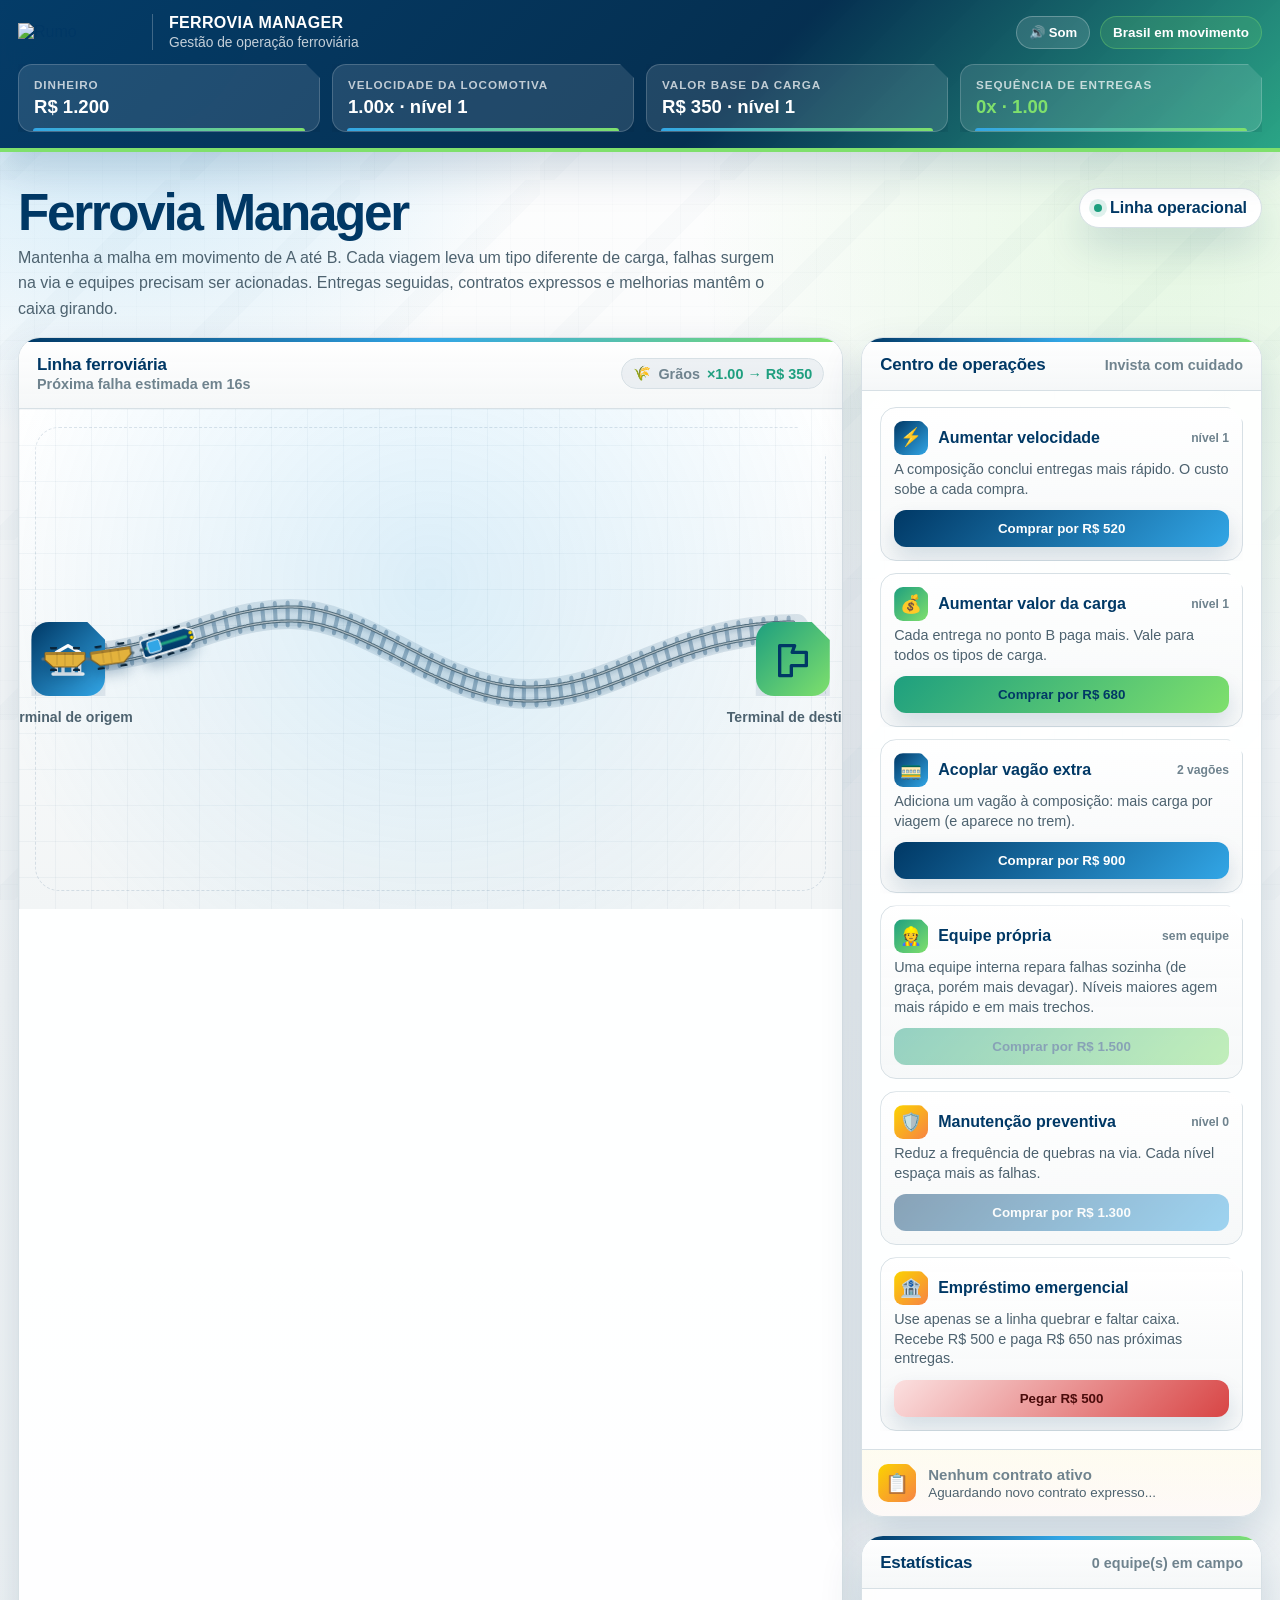
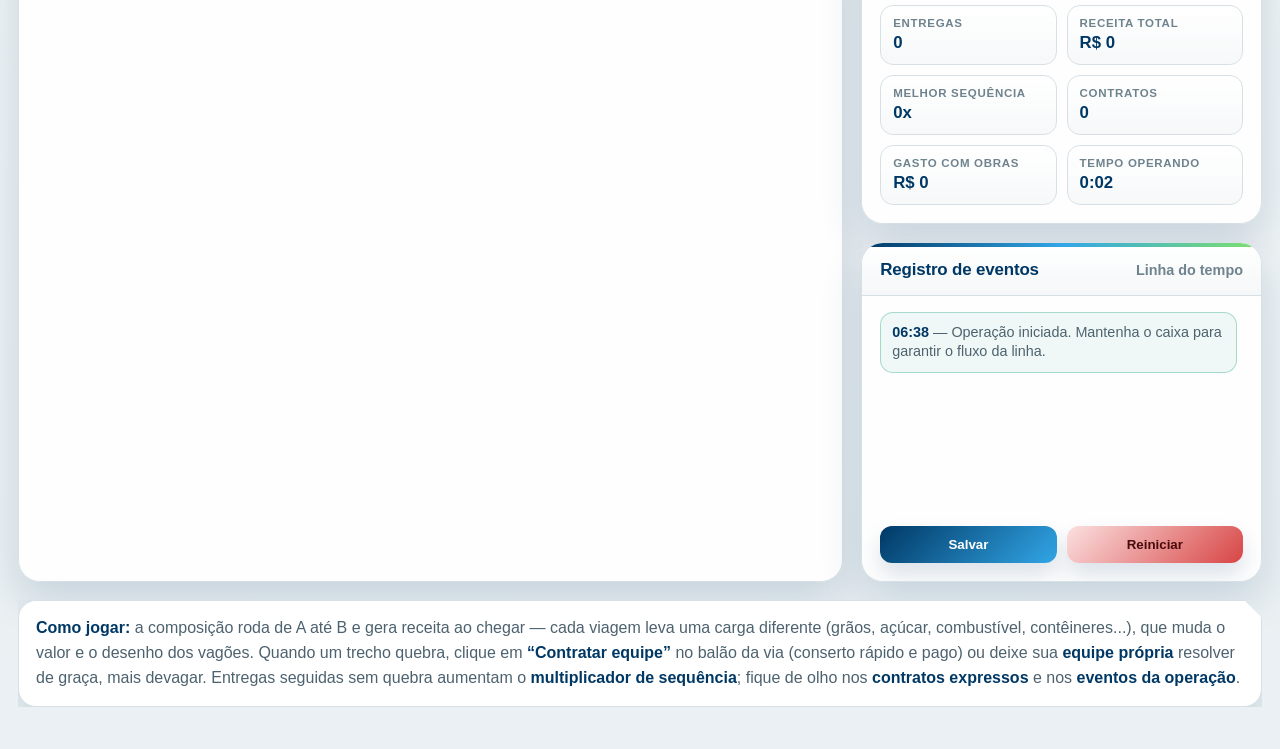
==== commit c942d5fc: "reformulando pelo claude" ====
--- a/index.html
+++ b/index.html
@@ -133,6 +133,8 @@
       font-size: .86rem;
     }
 
+    .header-actions { display: inline-flex; align-items: center; gap: 10px; }
+
     .brand-chip {
       display: inline-flex;
       align-items: center;
@@ -147,9 +149,27 @@
       white-space: nowrap;
     }
 
+    .icon-toggle {
+      display: inline-flex;
+      align-items: center;
+      gap: 7px;
+      padding: 8px 12px;
+      border-radius: 999px;
+      background: rgba(255,255,255,.12);
+      border: 1px solid rgba(255,255,255,.26);
+      color: #FFFFFF;
+      font-weight: 800;
+      font-size: .82rem;
+      cursor: pointer;
+      font-family: var(--rumo-fonte);
+      transition: background var(--rumo-transicao);
+      white-space: nowrap;
+    }
+    .icon-toggle:hover { background: rgba(255,255,255,.22); }
+
     .hud {
       display: grid;
-      grid-template-columns: repeat(4, minmax(160px, 1fr));
+      grid-template-columns: repeat(4, minmax(150px, 1fr));
       gap: 12px;
     }
 
@@ -188,6 +208,7 @@
       font-size: 1.16rem;
       font-variant-numeric: tabular-nums;
     }
+    .stat.combo strong { color: var(--rumo-verde-claro); }
 
     main {
       max-width: 1380px;
@@ -200,7 +221,7 @@
       align-items: flex-start;
       justify-content: space-between;
       gap: 16px;
-      margin: 8px 0 20px;
+      margin: 8px 0 16px;
     }
 
     h1 {
@@ -244,6 +265,30 @@
     .dot.bad { background: var(--danger); box-shadow: 0 0 0 5px rgba(216, 69, 69, .14); }
     .dot.work { background: var(--warn); box-shadow: 0 0 0 5px rgba(251, 211, 0, .22); }
 
+    /* Faixa de evento operacional */
+    .event-banner {
+      display: none;
+      align-items: center;
+      gap: 12px;
+      margin: 0 0 18px;
+      padding: 12px 16px;
+      border-radius: var(--rumo-raio);
+      border: 1px solid var(--rumo-cinza-200);
+      background: linear-gradient(135deg, rgba(50,166,230,.12), rgba(127,224,108,.12));
+      box-shadow: var(--rumo-sombra);
+      clip-path: polygon(0 0, calc(100% - 16px) 0, 100% 16px, 100% 100%, 0 100%);
+    }
+    .event-banner.show { display: flex; }
+    .event-banner .ev-emoji { font-size: 1.5rem; line-height: 1; }
+    .event-banner .ev-body { flex: 1; min-width: 0; }
+    .event-banner .ev-body strong { display: block; color: var(--rumo-azul); font-size: .98rem; }
+    .event-banner .ev-body span { color: var(--rumo-texto); font-size: .86rem; }
+    .event-banner .ev-timer {
+      font-variant-numeric: tabular-nums; font-weight: 900; color: var(--rumo-azul);
+      background: #FFF; border: 1px solid var(--rumo-cinza-200); border-radius: 999px;
+      padding: 6px 12px; white-space: nowrap;
+    }
+
     .layout {
       display: grid;
       grid-template-columns: 1.75fr .85fr;
@@ -293,6 +338,15 @@
       font-size: .9rem;
       font-weight: 700;
     }
+
+    .cargo-badge {
+      display: inline-flex; align-items: center; gap: 7px;
+      padding: 6px 11px; border-radius: 999px;
+      background: rgba(0,56,101,.06); border: 1px solid var(--rumo-cinza-200);
+      color: var(--rumo-azul); font-weight: 800; font-size: .84rem; white-space: nowrap;
+    }
+    .cargo-badge b { font-weight: 900; }
+    .cargo-badge .mult { color: var(--rumo-verde); }
 
     .rail-area {
       position: relative;
@@ -337,6 +391,7 @@
 
     .landmark.a { left: 6%; background: linear-gradient(135deg, var(--rumo-azul), var(--rumo-azul-claro)); }
     .landmark.b { left: 94%; background: linear-gradient(135deg, var(--rumo-verde), var(--rumo-verde-claro)); color: #003865; }
+    .landmark .lm-ico { width: 40px; height: 40px; display:block; }
 
     .landmark-label {
       position: absolute;
@@ -345,6 +400,8 @@
       color: var(--rumo-texto);
       font-size: .88rem;
       font-weight: 800;
+      text-align: center;
+      white-space: nowrap;
     }
     .landmark-label.a { left: 6%; }
     .landmark-label.b { left: 94%; }
@@ -357,91 +414,82 @@
       overflow: visible;
     }
 
-    .rail-base {
-      stroke: rgba(0, 56, 101, .62);
-      stroke-width: 18;
-      stroke-linecap: round;
-      filter: drop-shadow(0 12px 10px rgba(0, 56, 101, .18));
-    }
-
-    .rail-inner {
-      stroke: rgba(255, 255, 255, .88);
-      stroke-width: 6;
-      stroke-linecap: round;
-      stroke-dasharray: 24 12;
-    }
+    .ballast { stroke: rgba(0, 56, 101, .12); stroke-width: 30; stroke-linecap: round; fill: none; }
+    .tie { stroke: rgba(0, 56, 101, .30); stroke-width: 5; stroke-linecap: round; }
+    .steel-rail { stroke: #54707f; stroke-width: 3.2; fill: none; stroke-linecap: round; filter: drop-shadow(0 2px 2px rgba(0,56,101,.18)); }
+    .steel-rail.hl { stroke: rgba(255,255,255,.55); stroke-width: 1.1; }
 
     .segment {
       stroke: transparent;
       stroke-width: 30;
       stroke-linecap: round;
+      fill: none;
       pointer-events: stroke;
       cursor: pointer;
     }
 
     .segment.broken {
-      stroke: rgba(216, 69, 69, .9);
+      stroke: rgba(216, 69, 69, .85);
       animation: pulseSegment 1.2s infinite;
     }
 
     .segment.repairing {
-      stroke: rgba(251, 211, 0, .9);
+      stroke: rgba(251, 211, 0, .85);
       stroke-dasharray: 12 10;
       animation: dash 1.1s linear infinite;
     }
 
     @keyframes pulseSegment {
-      0%, 100% { stroke-opacity: .64; }
-      50% { stroke-opacity: 1; }
+      0%, 100% { stroke-opacity: .55; }
+      50% { stroke-opacity: .95; }
     }
 
     @keyframes dash { to { stroke-dashoffset: -44; } }
 
     .break-marker {
       position: absolute;
-      z-index: 7;
-      min-width: 160px;
-      transform: translate(-50%, -50%);
+      z-index: 8;
+      min-width: 168px;
+      transform: translate(-50%, calc(-100% - 14px));
       border: 1px solid rgba(216, 69, 69, .42);
       background: #FFFFFF;
       border-radius: 16px;
-      padding: 10px;
+      padding: 11px;
       text-align: center;
       box-shadow: var(--rumo-sombra-hover);
       color: var(--rumo-azul);
     }
-
-    .break-marker.repairing {
-      border-color: rgba(251, 211, 0, .72);
-      background: #FFF8D9;
-    }
-
-    .break-marker strong {
-      display: block;
-      font-size: .9rem;
-      margin-bottom: 6px;
-    }
-
-    .break-marker small {
-      color: var(--rumo-texto);
-      display: block;
-      margin-bottom: 8px;
-      font-weight: 700;
-    }
+    .break-marker::after {
+      content: "";
+      position: absolute;
+      left: 50%; bottom: -8px;
+      width: 14px; height: 14px;
+      transform: translateX(-50%) rotate(45deg);
+      background: #FFFFFF;
+      border-right: 1px solid rgba(216, 69, 69, .42);
+      border-bottom: 1px solid rgba(216, 69, 69, .42);
+    }
+    .break-marker.repairing { border-color: rgba(251, 211, 0, .72); background: #FFF8D9; }
+    .break-marker.repairing::after { background: #FFF8D9; border-color: rgba(251, 211, 0, .72); }
+
+    .break-marker strong { display: block; font-size: .9rem; margin-bottom: 6px; }
+    .break-marker small { color: var(--rumo-texto); display: block; margin-bottom: 8px; font-weight: 700; }
 
     .break-marker button {
       width: 100%;
-      padding: 8px 10px;
+      padding: 9px 10px;
       border-radius: 10px;
       border: 0;
-      background: var(--rumo-azul);
+      background: linear-gradient(135deg, var(--rumo-azul), var(--rumo-azul-claro));
       color: #FFFFFF;
       cursor: pointer;
       font-weight: 900;
       font-family: var(--rumo-fonte);
-    }
-
-    .break-marker button:disabled { cursor: not-allowed; opacity: .6; }
+      transition: transform var(--rumo-transicao), box-shadow var(--rumo-transicao);
+      box-shadow: 0 8px 18px rgba(0,56,101,.22);
+    }
+    .break-marker button:hover:not(:disabled) { transform: translateY(-1px); box-shadow: 0 12px 24px rgba(0,56,101,.3); }
+    .break-marker button:disabled { cursor: not-allowed; opacity: .55; box-shadow: none; }
 
     .progress-bar {
       height: 8px;
@@ -457,79 +505,25 @@
       width: 0%;
       background: linear-gradient(90deg, var(--rumo-amarelo), var(--rumo-laranja));
       border-radius: inherit;
-    }
-
-    .train {
+      transition: width .2s linear;
+    }
+
+    /* ===== Trem (vista superior, vagões articulados sobre o trilho) ===== */
+    .train-layer { position: absolute; inset: 0; z-index: 10; pointer-events: none; }
+    .train-layer.broken-dim .train-car { opacity: .6; filter: grayscale(.25); }
+
+    .train-car {
       position: absolute;
-      left: 6%;
-      top: 50%;
-      z-index: 10;
+      transform-origin: center center;
       transform: translate(-50%, -50%);
-      display: flex;
-      align-items: center;
-      gap: 4px;
-      filter: drop-shadow(0 14px 12px rgba(0, 56, 101, .28));
-    }
-
-    .engine {
-      position: relative;
-      width: 42px;
-      height: 24px;
-      border-radius: 9px;
-      background: linear-gradient(180deg, var(--rumo-azul-claro), var(--rumo-azul));
-      border: 2px solid rgba(255,255,255,.8);
-      clip-path: polygon(0 0, calc(100% - 6px) 0, 100% 6px, 100% 100%, 0 100%);
-    }
-
-    .engine::before {
-      content: "";
-      position: absolute;
-      left: 8px;
-      top: 5px;
-      width: 18px;
-      height: 8px;
-      border-radius: 5px;
-      background: linear-gradient(180deg, var(--rumo-verde-claro), var(--rumo-verde));
-      border: 1px solid rgba(255,255,255,.8);
-      border-bottom: 1px solid rgba(255,255,255,.8);
-    }
-
-    .engine::after {
-      content: "";
-      position: absolute;
-      right: 5px;
-      top: 6px;
-      width: 8px;
-      height: 12px;
-      border-radius: 3px;
-      background: rgba(255,255,255,.85);
-      box-shadow: -18px 0 0 -2px rgba(255,255,255,.5);
-    }
-
-    .wagon {
-      width: 28px;
-      height: 20px;
-      border-radius: 7px;
-      background: linear-gradient(180deg, var(--rumo-amarelo), var(--rumo-laranja));
-      border: 2px solid rgba(255,255,255,.88);
-      clip-path: polygon(0 0, calc(100% - 6px) 0, 100% 6px, 100% 100%, 0 100%);
-    }
-
-    .wheel-row {
-      position: absolute;
-      inset: auto 3px -7px 3px;
-      display: flex;
-      justify-content: space-around;
-      pointer-events: none;
-    }
-
-    .wheel {
-      width: 8px;
-      height: 8px;
-      border-radius: 50%;
-      background: var(--rumo-azul);
-      border: 2px solid #FFFFFF;
-    }
+      scale: var(--car-scale, 1);
+      filter: drop-shadow(0 8px 7px rgba(0, 56, 101, .32));
+      transition: opacity .25s ease, filter .25s ease;
+      will-change: left, top, transform;
+    }
+    .train-car svg { display: block; }
+    .train-car.engine .headlight { animation: glow 1.8s ease-in-out infinite; transform-origin: center; }
+    @keyframes glow { 0%,100% { opacity: .9; } 50% { opacity: .45; } }
 
     .smoke { display: none; }
 
@@ -545,18 +539,19 @@
       clip-path: polygon(0 0, calc(100% - 14px) 0, 100% 14px, 100% 100%, 0 100%);
     }
 
-    .upgrade h3 {
-      margin: 0 0 5px;
-      font-size: 1rem;
-      color: var(--rumo-azul);
-    }
-
-    .upgrade p {
-      margin: 0 0 11px;
-      color: var(--rumo-texto);
-      line-height: 1.36;
-      font-size: .92rem;
-    }
+    .upgrade-head { display: flex; align-items: center; gap: 10px; margin-bottom: 5px; }
+    .upgrade-ico {
+      width: 34px; height: 34px; flex: none; border-radius: 9px;
+      display: grid; place-items: center; color: #fff; font-size: 1.1rem;
+      background: linear-gradient(135deg, var(--rumo-azul), var(--rumo-azul-claro));
+      clip-path: polygon(0 0, calc(100% - 7px) 0, 100% 7px, 100% 100%, 0 100%);
+    }
+    .upgrade-ico.green { background: linear-gradient(135deg, var(--rumo-verde), var(--rumo-verde-claro)); color: var(--rumo-azul); }
+    .upgrade-ico.amber { background: linear-gradient(135deg, var(--rumo-amarelo), var(--rumo-laranja)); color: #4A2A00; }
+
+    .upgrade h3 { margin: 0; font-size: 1rem; color: var(--rumo-azul); }
+    .upgrade .lvl { margin-left: auto; font-size: .76rem; font-weight: 900; color: var(--rumo-texto-claro); white-space: nowrap; }
+    .upgrade p { margin: 0 0 11px; color: var(--rumo-texto); line-height: 1.36; font-size: .9rem; }
 
     button.action {
       width: 100%;
@@ -577,20 +572,43 @@
       box-shadow: 0 16px 30px rgba(0, 56, 101, .22);
     }
 
-    button.action.secondary {
-      background: linear-gradient(135deg, var(--rumo-verde), var(--rumo-verde-claro));
-      color: var(--rumo-azul);
-    }
-
-    button.action.danger {
-      background: linear-gradient(135deg, #FBE0E0, #D84545);
-      color: #4A0B0B;
-    }
-
+    button.action.secondary { background: linear-gradient(135deg, var(--rumo-verde), var(--rumo-verde-claro)); color: var(--rumo-azul); }
+    button.action.danger { background: linear-gradient(135deg, #FBE0E0, #D84545); color: #4A0B0B; }
     button.action:disabled { opacity: .45; cursor: not-allowed; box-shadow: none; }
 
+    /* Contrato expresso */
+    .contract {
+      margin: 0; padding: 14px 16px;
+      border-top: 1px solid var(--rumo-cinza-200);
+      display: flex; align-items: center; gap: 12px;
+      background: linear-gradient(180deg, rgba(251,211,0,.06), rgba(247,131,68,.04));
+    }
+    .contract .ct-ico {
+      width: 38px; height: 38px; flex: none; border-radius: 10px; display: grid; place-items: center;
+      font-size: 1.2rem; background: linear-gradient(135deg, var(--rumo-amarelo), var(--rumo-laranja)); color:#4A2A00;
+      clip-path: polygon(0 0, calc(100% - 8px) 0, 100% 8px, 100% 100%, 0 100%);
+    }
+    .contract .ct-body { flex: 1; min-width: 0; }
+    .contract .ct-body strong { display: block; color: var(--rumo-azul); font-size: .94rem; }
+    .contract .ct-body span { color: var(--rumo-texto); font-size: .84rem; }
+    .contract .ct-timer {
+      font-variant-numeric: tabular-nums; font-weight: 900; color: var(--rumo-azul);
+      background:#FFF; border: 1px solid var(--rumo-cinza-200); border-radius: 999px; padding: 6px 12px; white-space: nowrap;
+    }
+    .contract.idle { color: var(--rumo-texto-claro); }
+    .contract.idle strong { color: var(--rumo-texto-claro); }
+
+    /* Estatísticas */
+    .stats-grid { display: grid; grid-template-columns: 1fr 1fr; gap: 10px; }
+    .stat-cell {
+      border: 1px solid var(--rumo-cinza-200); border-radius: 13px; padding: 11px 12px;
+      background: linear-gradient(180deg, #FFF, rgba(242,245,246,.65));
+    }
+    .stat-cell small { display: block; color: var(--rumo-texto-claro); font-size: .72rem; text-transform: uppercase; letter-spacing: .06em; font-weight: 800; margin-bottom: 4px; }
+    .stat-cell strong { color: var(--rumo-azul); font-size: 1.05rem; font-variant-numeric: tabular-nums; }
+
     .log {
-      height: 230px;
+      height: 200px;
       overflow-y: auto;
       padding-right: 6px;
       display: flex;
@@ -612,6 +630,7 @@
     .log-item.good { border-color: rgba(30, 159, 127, .35); background: rgba(30, 159, 127, .06); }
     .log-item.bad { border-color: rgba(216, 69, 69, .35); background: rgba(216, 69, 69, .06); }
     .log-item.work { border-color: rgba(251, 211, 0, .7); background: rgba(251, 211, 0, .12); }
+    .log-item.event { border-color: rgba(50,166,230,.5); background: rgba(50,166,230,.08); }
 
     .footer-actions {
       display: grid;
@@ -634,6 +653,28 @@
 
     .help strong { color: var(--rumo-azul); }
 
+    /* Toasts / conquistas */
+    .toast-wrap {
+      position: fixed; right: 18px; bottom: 18px; z-index: 60;
+      display: flex; flex-direction: column; gap: 10px; align-items: flex-end;
+      pointer-events: none;
+    }
+    .toast {
+      display: flex; align-items: center; gap: 11px;
+      min-width: 240px; max-width: 340px;
+      padding: 12px 15px; border-radius: 14px;
+      background: linear-gradient(135deg, var(--rumo-azul), rgba(0,43,77,.96));
+      color: #fff; box-shadow: 0 18px 40px rgba(0,56,101,.32);
+      border: 1px solid rgba(127,224,108,.4);
+      transform: translateX(120%); opacity: 0;
+      transition: transform .35s cubic-bezier(.2,.8,.2,1), opacity .35s ease;
+      clip-path: polygon(0 0, calc(100% - 14px) 0, 100% 14px, 100% 100%, 0 100%);
+    }
+    .toast.show { transform: translateX(0); opacity: 1; }
+    .toast .t-emoji { font-size: 1.5rem; line-height: 1; }
+    .toast .t-body strong { display: block; font-size: .92rem; }
+    .toast .t-body span { font-size: .82rem; color: rgba(255,255,255,.82); }
+
     @media (max-width: 980px) {
       .hud { grid-template-columns: repeat(2, minmax(150px, 1fr)); }
       .layout { grid-template-columns: 1fr; }
@@ -649,14 +690,17 @@
       .brand-title { padding-left: 12px; }
       .brand-title strong { font-size: .88rem; }
       .brand-title span { font-size: .78rem; }
-      .hud { grid-template-columns: 1fr; gap: 8px; }
+      .hud { grid-template-columns: 1fr 1fr; gap: 8px; }
       .title-row { flex-direction: column; }
       .status-pill { width: 100%; justify-content: center; }
-      .rail-area { min-height: 380px; height: 380px; }
+      .rail-area { min-height: 360px; height: 360px; }
       .landmark { width: 50px; height: 50px; border-radius: 12px; font-size: 1.1rem; }
-      .train { scale: .82; transform-origin: center; }
-      .break-marker { min-width: 128px; font-size: .85rem; }
+      .landmark .lm-ico { width: 28px; height: 28px; }
+      .train-layer { --car-scale: .82; }
+      .break-marker { min-width: 138px; font-size: .85rem; }
       .footer-actions { grid-template-columns: 1fr; }
+      .toast-wrap { left: 10px; right: 10px; align-items: stretch; }
+      .toast { max-width: none; }
     }
   </style>
 </head>
@@ -665,13 +709,16 @@
     <div class="header-shell">
       <div class="brand-top">
         <div class="brand-lockup">
-          <img class="rumo-logo" src="assets/rumo/logos/rumo-logo-branco.png" alt="Rumo" />
+          <img class="rumo-logo" src="[data-uri]" alt="Rumo" />
           <div class="brand-title">
             <strong>Ferrovia Manager</strong>
             <span>Gestão de operação ferroviária</span>
           </div>
         </div>
-        <div class="brand-chip">Brasil em movimento</div>
+        <div class="header-actions">
+          <button class="icon-toggle" id="soundToggle" aria-pressed="true" title="Ligar/desligar sons">🔊 Som</button>
+          <div class="brand-chip">Brasil em movimento</div>
+        </div>
       </div>
 
       <div class="hud" aria-label="Painel superior do jogo">
@@ -680,16 +727,16 @@
           <strong id="money">R$ 0</strong>
         </div>
         <div class="stat">
-          <small>Gastos com obras</small>
-          <strong id="worksSpent">R$ 0</strong>
-        </div>
-        <div class="stat">
           <small>Velocidade da locomotiva</small>
           <strong id="speedInfo">0x</strong>
         </div>
         <div class="stat">
-          <small>Valor da carga</small>
+          <small>Valor base da carga</small>
           <strong id="cargoInfo">R$ 0</strong>
+        </div>
+        <div class="stat combo">
+          <small>Sequência de entregas</small>
+          <strong id="comboInfo">0x · 1.00</strong>
         </div>
       </div>
     </div>
@@ -700,7 +747,7 @@
       <div>
         <h1>Ferrovia Manager</h1>
         <p class="subtitle">
-          Mantenha a operação ferroviária em movimento. Quando algum trecho quebrar, contrate uma equipe terceirizada para reparar em 30 segundos. Entregas bem-sucedidas geram receita para obras e melhorias.
+          Mantenha a malha em movimento de A até B. Cada viagem leva um tipo diferente de carga, falhas surgem na via e equipes precisam ser acionadas. Entregas seguidas, contratos expressos e melhorias mantêm o caixa girando.
         </p>
       </div>
       <div class="status-pill" id="lineStatus">
@@ -709,6 +756,15 @@
       </div>
     </section>
 
+    <div class="event-banner" id="eventBanner" aria-live="polite">
+      <span class="ev-emoji" id="evEmoji">🌧️</span>
+      <div class="ev-body">
+        <strong id="evTitle">Evento</strong>
+        <span id="evDesc">Descrição</span>
+      </div>
+      <span class="ev-timer" id="evTimer">0s</span>
+    </div>
+
     <section class="layout">
       <article class="card">
         <div class="card-header">
@@ -716,13 +772,13 @@
             <h2>Linha ferroviária</h2>
             <span id="nextBreakInfo">Próxima falha em breve...</span>
           </div>
-          <span id="deliveryInfo">Entrega: 0%</span>
+          <span class="cargo-badge" id="cargoBadge"><span id="cargoEmoji">🌾</span> <b id="cargoName">Grãos</b> <span class="mult" id="cargoMult">×1.0</span></span>
         </div>
 
         <div class="rail-area" id="railArea">
           <svg class="rail-svg" viewBox="0 0 1000 500" preserveAspectRatio="none" aria-hidden="true">
-            <path class="rail-base" d="M55,250 C180,250 235,205 330,205 S510,285 620,285 790,220 945,220" fill="none" />
-            <path class="rail-inner" d="M55,250 C180,250 235,205 330,205 S510,285 620,285 790,220 945,220" fill="none" />
+            <path class="ballast" id="railBase" d="M55,250 C180,250 235,205 330,205 S510,285 620,285 790,220 945,220" fill="none" />
+            <g id="trackDecor"></g>
             <path id="seg-0" class="segment" d="M55,250 C120,250 168,238 218,224" fill="none" />
             <path id="seg-1" class="segment" d="M218,224 C262,211 296,205 330,205" fill="none" />
             <path id="seg-2" class="segment" d="M330,205 C414,205 463,285 548,285" fill="none" />
@@ -730,48 +786,115 @@
             <path id="seg-4" class="segment" d="M715,238 C786,214 856,220 945,220" fill="none" />
           </svg>
 
-          <div class="landmark a">A</div>
-          <div class="landmark b">B</div>
+          <div class="landmark a">
+            <svg class="lm-ico" viewBox="0 0 24 24" fill="none" stroke="currentColor" stroke-width="2" stroke-linecap="round" stroke-linejoin="round">
+              <path d="M3 21h18M5 21V8l7-4 7 4v13M9 21v-5h6v5"/>
+            </svg>
+          </div>
+          <div class="landmark b">
+            <svg class="lm-ico" viewBox="0 0 24 24" fill="none" stroke="currentColor" stroke-width="2" stroke-linecap="round" stroke-linejoin="round">
+              <path d="M4 22V4h9l-1.5 4H20v8H11v6z"/>
+            </svg>
+          </div>
           <div class="landmark-label a">Terminal de origem</div>
           <div class="landmark-label b">Terminal de destino</div>
 
-          <div class="train" id="train" aria-label="Locomotiva puxando vagões em vista superior">
-            <div class="engine"><div class="wheel-row"><span class="wheel"></span><span class="wheel"></span></div></div>
-            <div class="wagon"><div class="wheel-row"><span class="wheel"></span><span class="wheel"></span></div></div>
-            <div class="wagon"><div class="wheel-row"><span class="wheel"></span><span class="wheel"></span></div></div>
-          </div>
+          <div class="train-layer" id="trainLayer" aria-label="Composição: locomotiva puxando vagões em vista superior"></div>
         </div>
       </article>
 
       <aside class="side-content">
         <article class="card">
           <div class="card-header">
-            <h2>Melhorias</h2>
+            <h2>Centro de operações</h2>
             <span>Invista com cuidado</span>
           </div>
           <div class="section-body controls">
             <div class="upgrade">
-              <h3>Aumentar velocidade</h3>
-              <p>O trem conclui entregas mais rápido. Custo aumenta a cada compra.</p>
+              <div class="upgrade-head">
+                <span class="upgrade-ico">⚡</span>
+                <h3>Aumentar velocidade</h3>
+                <span class="lvl" id="speedLvl">nível 1</span>
+              </div>
+              <p>A composição conclui entregas mais rápido. O custo sobe a cada compra.</p>
               <button class="action" id="speedUpgrade">Comprar</button>
             </div>
             <div class="upgrade">
-              <h3>Aumentar valor da carga</h3>
-              <p>Cada entrega no ponto B paga mais dinheiro.</p>
+              <div class="upgrade-head">
+                <span class="upgrade-ico green">💰</span>
+                <h3>Aumentar valor da carga</h3>
+                <span class="lvl" id="cargoLvl">nível 1</span>
+              </div>
+              <p>Cada entrega no ponto B paga mais. Vale para todos os tipos de carga.</p>
               <button class="action secondary" id="cargoUpgrade">Comprar</button>
             </div>
             <div class="upgrade">
-              <h3>Empréstimo emergencial</h3>
-              <p>Use apenas se a linha quebrar e faltar caixa. Você recebe R$ 500 e paga R$ 650 automaticamente nas próximas entregas.</p>
+              <div class="upgrade-head">
+                <span class="upgrade-ico">🚃</span>
+                <h3>Acoplar vagão extra</h3>
+                <span class="lvl" id="wagonLvl">2 vagões</span>
+              </div>
+              <p>Adiciona um vagão à composição: mais carga por viagem (e aparece no trem).</p>
+              <button class="action" id="wagonUpgrade">Comprar</button>
+            </div>
+            <div class="upgrade">
+              <div class="upgrade-head">
+                <span class="upgrade-ico green">👷</span>
+                <h3>Equipe própria</h3>
+                <span class="lvl" id="crewLvl">sem equipe</span>
+              </div>
+              <p>Uma equipe interna repara falhas sozinha (de graça, porém mais devagar). Níveis maiores agem mais rápido e em mais trechos.</p>
+              <button class="action secondary" id="crewUpgrade">Comprar</button>
+            </div>
+            <div class="upgrade">
+              <div class="upgrade-head">
+                <span class="upgrade-ico amber">🛡️</span>
+                <h3>Manutenção preventiva</h3>
+                <span class="lvl" id="preventLvl">nível 0</span>
+              </div>
+              <p>Reduz a frequência de quebras na via. Cada nível espaça mais as falhas.</p>
+              <button class="action" id="preventUpgrade">Comprar</button>
+            </div>
+            <div class="upgrade">
+              <div class="upgrade-head">
+                <span class="upgrade-ico amber">🏦</span>
+                <h3>Empréstimo emergencial</h3>
+              </div>
+              <p>Use apenas se a linha quebrar e faltar caixa. Recebe R$ 500 e paga R$ 650 nas próximas entregas.</p>
               <button class="action danger" id="loanButton">Pegar empréstimo</button>
             </div>
           </div>
+          <div class="contract idle" id="contractBox">
+            <span class="ct-ico">📋</span>
+            <div class="ct-body">
+              <strong id="ctTitle">Nenhum contrato ativo</strong>
+              <span id="ctDesc">Aguardando novo contrato expresso...</span>
+            </div>
+            <span class="ct-timer" id="ctTimer" style="display:none">0s</span>
+          </div>
+        </article>
+
+        <article class="card">
+          <div class="card-header">
+            <h2>Estatísticas</h2>
+            <span id="repairsInfo">0 equipe(s) em campo</span>
+          </div>
+          <div class="section-body">
+            <div class="stats-grid">
+              <div class="stat-cell"><small>Entregas</small><strong id="stDeliveries">0</strong></div>
+              <div class="stat-cell"><small>Receita total</small><strong id="stEarned">R$ 0</strong></div>
+              <div class="stat-cell"><small>Melhor sequência</small><strong id="stBestCombo">0x</strong></div>
+              <div class="stat-cell"><small>Contratos</small><strong id="stContracts">0</strong></div>
+              <div class="stat-cell"><small>Gasto com obras</small><strong id="stWorks">R$ 0</strong></div>
+              <div class="stat-cell"><small>Tempo operando</small><strong id="stUptime">0:00</strong></div>
+            </div>
+          </div>
         </article>
 
         <article class="card">
           <div class="card-header">
             <h2>Registro de eventos</h2>
-            <span id="repairsInfo">0 equipe(s) em campo</span>
+            <span>Linha do tempo</span>
           </div>
           <div class="section-body">
             <div class="log" id="log" aria-live="polite"></div>
@@ -785,13 +908,59 @@
     </section>
 
     <div class="help">
-      <strong>Como jogar:</strong> clique em “Contratar equipe” quando aparecer uma falha. O conserto leva 30 segundos e custa dinheiro. Se qualquer trecho estiver quebrado, o trem para. Com a linha operacional, ele viaja de A até B e gera receita ao chegar.
+      <strong>Como jogar:</strong> a composição roda de A até B e gera receita ao chegar — cada viagem leva uma carga diferente (grãos, açúcar, combustível, contêineres...), que muda o valor e o desenho dos vagões. Quando um trecho quebra, clique em <strong>“Contratar equipe”</strong> no balão da via (conserto rápido e pago) ou deixe sua <strong>equipe própria</strong> resolver de graça, mais devagar. Entregas seguidas sem quebra aumentam o <strong>multiplicador de sequência</strong>; fique de olho nos <strong>contratos expressos</strong> e nos <strong>eventos da operação</strong>.
     </div>
   </main>
 
+  <div class="toast-wrap" id="toastWrap" aria-live="polite"></div>
+
   <script>
-    const STORAGE_KEY = "ferrovia-manager-save-v1";
-    const REPAIR_TIME = 30; // segundos
+    "use strict";
+
+    /* ============================ Constantes ============================ */
+    const STORAGE_KEY = "ferrovia-manager-save-v2";
+    const PAID_REPAIR_TIME = 18;          // segundos (equipe terceirizada, rápida)
+    const CREW_TIME = [Infinity, 34, 26, 18];   // por nível de equipe própria
+    const CREW_CAPACITY = [0, 1, 1, 2];          // trechos simultâneos da equipe própria
+    const WAGON_BONUS = 140;              // R$ de capacidade por vagão extra
+    const MAX_WAGON_EXTRA = 3;            // até 2 (base) + 3 = 5 vagões
+    const BASE_WAGONS = 2;
+
+    // Tipos de carga reais da operação ferroviária (multiplicam o valor base)
+    const CARGOS = [
+      { id: "graos",       nome: "Grãos",       emoji: "🌾", mult: 1.00, cor: "#E3B23C", tipo: "hopper"    },
+      { id: "fertilizante",nome: "Fertilizante",emoji: "🧪", mult: 1.10, cor: "#7FE06C", tipo: "gondola"   },
+      { id: "acucar",      nome: "Açúcar",      emoji: "🍬", mult: 1.18, cor: "#EEF2F4", tipo: "covered"   },
+      { id: "celulose",    nome: "Celulose",    emoji: "📦", mult: 1.28, cor: "#CDB892", tipo: "boxcar"    },
+      { id: "combustivel", nome: "Combustível", emoji: "⛽", mult: 1.40, cor: "#AEB9C2", tipo: "tank"      },
+      { id: "conteiner",   nome: "Contêineres", emoji: "🚢", mult: 1.55, cor: "#1E9F7F", tipo: "container" }
+    ];
+    const cargoById = (id) => CARGOS.find(c => c.id === id) || CARGOS[0];
+
+    // Eventos operacionais aleatórios
+    const EVENTS = [
+      { id: "chuva",    nome: "Chuva forte na via",     emoji: "🌧️", desc: "Aderência reduzida: locomotiva mais lenta.", dur: 14, speed: 0.70 },
+      { id: "vento",    nome: "Vento de cauda",         emoji: "🌬️", desc: "Empurrãozinho: composição mais veloz.",      dur: 12, speed: 1.28 },
+      { id: "demanda",  nome: "Demanda aquecida",       emoji: "🔥", desc: "Mercado pagando mais por carga entregue.",   dur: 18, value: 1.40 },
+      { id: "inspecao", nome: "Via inspecionada",       emoji: "🛡️", desc: "Trechos reforçados: sem novas falhas agora.", dur: 16, suppress: true },
+      { id: "desgaste", nome: "Desgaste acelerado",     emoji: "⚠️", desc: "Trilhos castigados: falhas chegam mais cedo.", dur: 14, wear: 1.7 }
+    ];
+
+    const ACHIEVEMENTS = {
+      first_delivery: { emoji: "🚂", label: "Primeira entrega", desc: "A operação começou a girar!" },
+      deliveries_5:   { emoji: "📦", label: "Pegando ritmo", desc: "5 entregas concluídas." },
+      deliveries_25:  { emoji: "🏗️", label: "Malha em movimento", desc: "25 entregas concluídas." },
+      deliveries_100: { emoji: "🌎", label: "Brasil em movimento", desc: "100 entregas concluídas!" },
+      earned_5k:      { emoji: "💵", label: "Caixa saudável", desc: "R$ 5.000 acumulados em receita." },
+      earned_25k:     { emoji: "💰", label: "Grande operadora", desc: "R$ 25.000 acumulados em receita." },
+      combo_5:        { emoji: "✨", label: "Sequência x5", desc: "5 entregas seguidas sem quebra." },
+      combo_10:       { emoji: "🌟", label: "Operação impecável", desc: "10 entregas seguidas sem quebra." },
+      wagon_first:    { emoji: "🚃", label: "Composição maior", desc: "Primeiro vagão extra acoplado." },
+      contract_first: { emoji: "📋", label: "Contrato fechado", desc: "Primeiro contrato expresso cumprido." },
+      crew_hired:     { emoji: "👷", label: "Time de casa", desc: "Equipe própria contratada." },
+      storm_survivor: { emoji: "🌦️", label: "Sob chuva", desc: "Operou durante uma tempestade." }
+    };
+
     const SEGMENTS = [
       { id: 0, name: "Trecho 1", x: 20, y: 45 },
       { id: 1, name: "Trecho 2", x: 33, y: 41 },
@@ -803,56 +972,125 @@
     const defaultState = {
       money: 1200,
       worksSpent: 0,
+      totalEarned: 0,
+      deliveries: 0,
+      contractsDone: 0,
       speedLevel: 1,
       cargoLevel: 1,
       cargoValue: 350,
+      wagonExtra: 0,
+      crewLevel: 0,
+      preventLevel: 0,
       trainProgress: 0,
       loanDebt: 0,
-      segments: SEGMENTS.map(s => ({ id: s.id, status: "ok", repairLeft: 0 })),
+      combo: 0,
+      bestCombo: 0,
+      currentCargoId: "graos",
+      segments: SEGMENTS.map(s => ({ id: s.id, status: "ok", repairLeft: 0, repairTotal: PAID_REPAIR_TIME, by: "paid" })),
       nextBreakAt: 16,
+      uptimeMs: 0,
+      achievements: {},
+      soundOn: true,
       lastSavedAt: Date.now()
     };
 
+    /* ============================ Estado ============================ */
     let state = loadState();
     let lastTick = performance.now();
     let logItems = [];
 
-    const $ = (selector) => document.querySelector(selector);
+    // runtime (não persiste)
+    let activeEvent = null;          // {def, left}
+    let eventCooldown = 12;          // s até o 1º evento
+    let contract = null;             // {target, startDeliveries, left, reward}
+    let contractCooldown = 25;
+    let markerSig = "";              // assinatura do estado dos trechos (rebuild só quando muda)
+    let markerRefs = {};             // id -> {root, small, prog, btn, mode}
+    let segMid = {};                 // id -> {leftPct, topPct}
+    let railLen = 0;
+    let audioCtx = null;
+
+    const $ = (sel) => document.querySelector(sel);
     const moneyEl = $("#money");
-    const worksSpentEl = $("#worksSpent");
     const speedInfoEl = $("#speedInfo");
     const cargoInfoEl = $("#cargoInfo");
+    const comboInfoEl = $("#comboInfo");
     const statusDotEl = $("#statusDot");
     const statusTextEl = $("#statusText");
     const nextBreakInfoEl = $("#nextBreakInfo");
-    const deliveryInfoEl = $("#deliveryInfo");
     const repairsInfoEl = $("#repairsInfo");
-    const trainEl = $("#train");
     const railAreaEl = $("#railArea");
+    const railPathEl = $("#railBase");
+    const trackDecorEl = $("#trackDecor");
+    const trainLayerEl = $("#trainLayer");
     const logEl = $("#log");
+    const toastWrapEl = $("#toastWrap");
+
+    const cargoEmojiEl = $("#cargoEmoji");
+    const cargoNameEl = $("#cargoName");
+    const cargoMultEl = $("#cargoMult");
+
     const speedUpgradeBtn = $("#speedUpgrade");
     const cargoUpgradeBtn = $("#cargoUpgrade");
+    const wagonUpgradeBtn = $("#wagonUpgrade");
+    const crewUpgradeBtn = $("#crewUpgrade");
+    const preventUpgradeBtn = $("#preventUpgrade");
     const loanButton = $("#loanButton");
     const saveButton = $("#saveButton");
     const resetButton = $("#resetButton");
-
+    const soundToggle = $("#soundToggle");
+
+    const speedLvlEl = $("#speedLvl");
+    const cargoLvlEl = $("#cargoLvl");
+    const wagonLvlEl = $("#wagonLvl");
+    const crewLvlEl = $("#crewLvl");
+    const preventLvlEl = $("#preventLvl");
+
+    const eventBannerEl = $("#eventBanner");
+    const evEmojiEl = $("#evEmoji");
+    const evTitleEl = $("#evTitle");
+    const evDescEl = $("#evDesc");
+    const evTimerEl = $("#evTimer");
+
+    const contractBoxEl = $("#contractBox");
+    const ctTitleEl = $("#ctTitle");
+    const ctDescEl = $("#ctDesc");
+    const ctTimerEl = $("#ctTimer");
+
+    const stDeliveries = $("#stDeliveries");
+    const stEarned = $("#stEarned");
+    const stBestCombo = $("#stBestCombo");
+    const stContracts = $("#stContracts");
+    const stWorks = $("#stWorks");
+    const stUptime = $("#stUptime");
+
+    /* ============================ Utilidades ============================ */
     function formatCurrency(value) {
-      return value.toLocaleString("pt-BR", { style: "currency", currency: "BRL", maximumFractionDigits: 0 });
-    }
+      return Math.round(value).toLocaleString("pt-BR", { style: "currency", currency: "BRL", maximumFractionDigits: 0 });
+    }
+    function clamp(v, a, b) { return Math.max(a, Math.min(b, v)); }
 
     function loadState() {
       try {
         const saved = JSON.parse(localStorage.getItem(STORAGE_KEY));
         if (!saved) return structuredClone(defaultState);
-        return {
+        const merged = {
           ...structuredClone(defaultState),
           ...saved,
-          segments: SEGMENTS.map(s => ({
-            id: s.id,
-            status: saved.segments?.find(x => x.id === s.id)?.status || "ok",
-            repairLeft: saved.segments?.find(x => x.id === s.id)?.repairLeft || 0
-          }))
+          achievements: { ...(saved.achievements || {}) },
+          segments: SEGMENTS.map(s => {
+            const old = saved.segments?.find(x => x.id === s.id);
+            return {
+              id: s.id,
+              status: old?.status || "ok",
+              repairLeft: old?.repairLeft || 0,
+              repairTotal: old?.repairTotal || PAID_REPAIR_TIME,
+              by: old?.by || "paid"
+            };
+          })
         };
+        if (!cargoById(merged.currentCargoId)) merged.currentCargoId = "graos";
+        return merged;
       } catch (error) {
         return structuredClone(defaultState);
       }
@@ -860,51 +1098,63 @@
 
     function saveState(showLog = true) {
       state.lastSavedAt = Date.now();
-      localStorage.setItem(STORAGE_KEY, JSON.stringify(state));
+      try { localStorage.setItem(STORAGE_KEY, JSON.stringify(state)); } catch (e) {}
       if (showLog) addLog("Jogo salvo no navegador.", "good");
     }
 
     function resetGame() {
       if (!confirm("Tem certeza que deseja reiniciar o jogo?")) return;
-      localStorage.removeItem(STORAGE_KEY);
+      try { localStorage.removeItem(STORAGE_KEY); } catch (e) {}
       state = structuredClone(defaultState);
+      state.currentCargoId = pickCargo().id;
       logItems = [];
+      activeEvent = null; eventCooldown = 12;
+      contract = null; contractCooldown = 25;
+      buildTrain();
       addLog("Novo ciclo iniciado. Boa gestão!", "good");
       render();
     }
 
+    /* ============================ Economia ============================ */
     function repairCost(segmentId) {
-      return Math.round(180 + state.speedLevel * 30 + state.cargoLevel * 25 + segmentId * 35);
-    }
-
-    function speedUpgradeCost() {
-      return Math.round(520 * Math.pow(1.55, state.speedLevel - 1));
-    }
-
-    function cargoUpgradeCost() {
-      return Math.round(680 * Math.pow(1.65, state.cargoLevel - 1));
-    }
+      return Math.round(160 + state.speedLevel * 28 + state.cargoLevel * 22 + segmentId * 30);
+    }
+    function speedUpgradeCost() { return Math.round(520 * Math.pow(1.55, state.speedLevel - 1)); }
+    function cargoUpgradeCost() { return Math.round(680 * Math.pow(1.65, state.cargoLevel - 1)); }
+    function wagonUpgradeCost() { return Math.round(900 * Math.pow(1.8, state.wagonExtra)); }
+    function crewUpgradeCost() { return [1500, 2600, 4200][state.crewLevel] ?? Infinity; }
+    function preventUpgradeCost() { return [1300, 2300, 3800][state.preventLevel] ?? Infinity; }
 
     function currentSpeed() {
-      return Number((1 + (state.speedLevel - 1) * 0.22).toFixed(2));
-    }
-
-    function hasBrokenLine() {
-      return state.segments.some(s => s.status === "broken");
-    }
-
-    function hasAnyProblem() {
-      return state.segments.some(s => s.status !== "ok");
-    }
-
-    function repairingCount() {
-      return state.segments.filter(s => s.status === "repairing").length;
-    }
-
+      const base = 1 + (state.speedLevel - 1) * 0.22;
+      const evMult = activeEvent?.def.speed || 1;
+      return Number((base * evMult).toFixed(2));
+    }
+    function comboMult() { return 1 + Math.min(state.combo, 10) * 0.08; }
+    function valueMult() { return activeEvent?.def.value || 1; }
+    function wagonCount() { return BASE_WAGONS + state.wagonExtra; }
+
+    function deliveryValue() {
+      const cargo = cargoById(state.currentCargoId);
+      const base = state.cargoValue + state.wagonExtra * WAGON_BONUS;
+      return Math.round(base * cargo.mult * comboMult() * valueMult());
+    }
+
+    function hasBrokenLine() { return state.segments.some(s => s.status === "broken"); }
+    function hasAnyProblem() { return state.segments.some(s => s.status !== "ok"); }
+    function repairingCount() { return state.segments.filter(s => s.status === "repairing").length; }
+    function crewBusy() { return state.segments.filter(s => s.status === "repairing" && s.by === "crew").length; }
+
+    function pickCargo() {
+      // sorteio com leve viés para cargas mais comuns no início
+      return CARGOS[Math.floor(Math.random() * CARGOS.length)];
+    }
+
+    /* ============================ Log e Toasts ============================ */
     function addLog(message, type = "") {
       const time = new Date().toLocaleTimeString("pt-BR", { hour: "2-digit", minute: "2-digit" });
       logItems.unshift({ message, type, time });
-      logItems = logItems.slice(0, 28);
+      logItems = logItems.slice(0, 30);
       renderLog();
     }
 
@@ -916,117 +1166,335 @@
       `).join("");
     }
 
-    function renderMarkers() {
+    function showToast(emoji, title, desc) {
+      const el = document.createElement("div");
+      el.className = "toast";
+      el.innerHTML = `<span class="t-emoji">${emoji}</span><div class="t-body"><strong>${title}</strong><span>${desc}</span></div>`;
+      toastWrapEl.appendChild(el);
+      requestAnimationFrame(() => el.classList.add("show"));
+      setTimeout(() => {
+        el.classList.remove("show");
+        setTimeout(() => el.remove(), 400);
+      }, 4200);
+    }
+
+    function unlock(id) {
+      if (state.achievements[id]) return;
+      const a = ACHIEVEMENTS[id];
+      if (!a) return;
+      state.achievements[id] = true;
+      showToast(a.emoji, "Conquista: " + a.label, a.desc);
+      sfx("achv");
+    }
+
+    function checkAchievements() {
+      if (state.deliveries >= 1) unlock("first_delivery");
+      if (state.deliveries >= 5) unlock("deliveries_5");
+      if (state.deliveries >= 25) unlock("deliveries_25");
+      if (state.deliveries >= 100) unlock("deliveries_100");
+      if (state.totalEarned >= 5000) unlock("earned_5k");
+      if (state.totalEarned >= 25000) unlock("earned_25k");
+      if (state.combo >= 5) unlock("combo_5");
+      if (state.combo >= 10) unlock("combo_10");
+      if (state.wagonExtra >= 1) unlock("wagon_first");
+      if (state.crewLevel >= 1) unlock("crew_hired");
+    }
+
+    /* ============================ Áudio (sintetizado) ============================ */
+    function ensureAudio() {
+      if (audioCtx) return;
+      const AC = window.AudioContext || window.webkitAudioContext;
+      if (!AC) return;
+      try { audioCtx = new AC(); } catch (e) { audioCtx = null; }
+    }
+    function tone(freq, dur, type = "sine", vol = 0.06, when = 0) {
+      if (!state.soundOn || !audioCtx) return;
+      const t0 = audioCtx.currentTime + when;
+      const osc = audioCtx.createOscillator();
+      const gain = audioCtx.createGain();
+      osc.type = type;
+      osc.frequency.setValueAtTime(freq, t0);
+      gain.gain.setValueAtTime(0, t0);
+      gain.gain.linearRampToValueAtTime(vol, t0 + 0.012);
+      gain.gain.exponentialRampToValueAtTime(0.0001, t0 + dur);
+      osc.connect(gain).connect(audioCtx.destination);
+      osc.start(t0);
+      osc.stop(t0 + dur + 0.02);
+    }
+    function sfx(kind) {
+      if (!state.soundOn) return;
+      ensureAudio();
+      if (!audioCtx) return;
+      if (audioCtx.state === "suspended") audioCtx.resume();
+      switch (kind) {
+        case "delivery": tone(660, .12, "triangle", .07); tone(880, .16, "triangle", .07, .1); break;
+        case "break":    tone(190, .28, "sawtooth", .05); tone(140, .32, "square", .04, .06); break;
+        case "repaired": tone(520, .1, "sine", .06); tone(720, .14, "sine", .06, .08); break;
+        case "buy":      tone(440, .08, "square", .05); tone(620, .1, "square", .05, .06); break;
+        case "contract": tone(784, .12, "triangle", .07); tone(1046, .16, "triangle", .06, .1); break;
+        case "achv":     tone(659, .1, "triangle", .06); tone(880, .1, "triangle", .06, .08); tone(1175, .18, "triangle", .06, .16); break;
+        case "click":    tone(360, .05, "square", .04); break;
+      }
+    }
+    function updateSoundButton() {
+      soundToggle.textContent = state.soundOn ? "🔊 Som" : "🔇 Som";
+      soundToggle.setAttribute("aria-pressed", String(state.soundOn));
+    }
+
+    /* ============================ Desenho do trilho ============================ */
+    function buildTrackDecor() {
+      if (!railPathEl.getTotalLength) return;
+      let L = 0;
+      try { L = railPathEl.getTotalLength(); } catch (e) { return; }
+      if (!L || !isFinite(L)) return;
+      railLen = L;
+
+      const GAUGE = 7;     // meia-distância entre os dois trilhos (unidades de viewBox)
+      const TIE_STEP = 15; // espaçamento dos dormentes
+      const TIE_HALF = 11; // meio comprimento do dormente
+
+      let ties = "";
+      let left = [], right = [];
+      for (let d = 4; d <= L - 2; d += 2) {
+        const p = railPathEl.getPointAtLength(d);
+        const p2 = railPathEl.getPointAtLength(Math.min(d + 2, L));
+        let nx = -(p2.y - p.y), ny = (p2.x - p.x);
+        const len = Math.hypot(nx, ny) || 1;
+        nx /= len; ny /= len;
+        left.push([p.x + nx * GAUGE, p.y + ny * GAUGE]);
+        right.push([p.x - nx * GAUGE, p.y - ny * GAUGE]);
+      }
+      for (let d = 6; d <= L - 6; d += TIE_STEP) {
+        const p = railPathEl.getPointAtLength(d);
+        const p2 = railPathEl.getPointAtLength(Math.min(d + 2, L));
+        let nx = -(p2.y - p.y), ny = (p2.x - p.x);
+        const len = Math.hypot(nx, ny) || 1;
+        nx /= len; ny /= len;
+        ties += `<line class="tie" x1="${(p.x + nx * TIE_HALF).toFixed(1)}" y1="${(p.y + ny * TIE_HALF).toFixed(1)}" x2="${(p.x - nx * TIE_HALF).toFixed(1)}" y2="${(p.y - ny * TIE_HALF).toFixed(1)}" />`;
+      }
+      const toPath = (pts) => pts.map((p, i) => `${i ? "L" : "M"}${p[0].toFixed(1)},${p[1].toFixed(1)}`).join(" ");
+      trackDecorEl.innerHTML =
+        ties +
+        `<path class="steel-rail" d="${toPath(left)}" />` +
+        `<path class="steel-rail" d="${toPath(right)}" />` +
+        `<path class="steel-rail hl" d="${toPath(left)}" />` +
+        `<path class="steel-rail hl" d="${toPath(right)}" />`;
+    }
+
+    function computeSegmentMidpoints() {
+      SEGMENTS.forEach(info => {
+        const path = document.getElementById(`seg-${info.id}`);
+        let placed = false;
+        if (path && path.getTotalLength) {
+          try {
+            const L = path.getTotalLength();
+            if (L && isFinite(L)) {
+              const p = path.getPointAtLength(L / 2);
+              segMid[info.id] = { leftPct: (p.x / 1000) * 100, topPct: (p.y / 500) * 100 };
+              placed = true;
+            }
+          } catch (e) {}
+        }
+        if (!placed) segMid[info.id] = { leftPct: info.x, topPct: info.y };
+      });
+    }
+
+    /* ============================ Desenho do trem (SVG por vagão) ============================ */
+    function engineSVG() {
+      const W = 60, H = 26;
+      return `<svg width="${W}" height="${H}" viewBox="0 0 ${W} ${H}" xmlns="http://www.w3.org/2000/svg">
+        <defs>
+          <linearGradient id="engBody" x1="0" y1="0" x2="0" y2="1">
+            <stop offset="0" stop-color="#0a4d80"/><stop offset="1" stop-color="#003865"/>
+          </linearGradient>
+        </defs>
+        <!-- passadiços -->
+        <rect x="6" y="2.5" width="46" height="3" rx="1.5" fill="#cfd9df"/>
+        <rect x="6" y="20.5" width="46" height="3" rx="1.5" fill="#cfd9df"/>
+        <!-- corpo com nariz chanfrado à direita -->
+        <path d="M6 4 H49 L57 9 V17 L49 22 H6 A3 3 0 0 1 3 19 V7 A3 3 0 0 1 6 4 Z" fill="url(#engBody)" stroke="#fff" stroke-width="1.4"/>
+        <!-- faixa verde Rumo -->
+        <rect x="6" y="11.5" width="44" height="3" rx="1.5" fill="#1E9F7F"/>
+        <!-- cabine -->
+        <rect x="9" y="7" width="13" height="12" rx="2.5" fill="#32A6E6" stroke="#fff" stroke-width="1"/>
+        <!-- faróis -->
+        <circle class="headlight" cx="54" cy="10.5" r="1.8" fill="#FBD300"/>
+        <circle class="headlight" cx="54" cy="15.5" r="1.8" fill="#FBD300"/>
+        <!-- rodas -->
+        <g fill="#0a2438">
+          <rect x="13" y="-1.5" width="7" height="4" rx="1.6"/><rect x="26" y="-1.5" width="7" height="4" rx="1.6"/><rect x="39" y="-1.5" width="7" height="4" rx="1.6"/>
+          <rect x="13" y="23.5" width="7" height="4" rx="1.6"/><rect x="26" y="23.5" width="7" height="4" rx="1.6"/><rect x="39" y="23.5" width="7" height="4" rx="1.6"/>
+        </g>
+        <!-- engate -->
+        <rect x="0.5" y="11.5" width="4" height="3" rx="1" fill="#54707f"/>
+      </svg>`;
+    }
+
+    function wagonSVG(cargo) {
+      const W = 48, H = 24;
+      const c = cargo.cor;
+      const wheels = `<g fill="#0a2438">
+          <rect x="9" y="-1.5" width="7" height="4" rx="1.6"/><rect x="32" y="-1.5" width="7" height="4" rx="1.6"/>
+          <rect x="9" y="21.5" width="7" height="4" rx="1.6"/><rect x="32" y="21.5" width="7" height="4" rx="1.6"/>
+        </g>`;
+      const couplers = `<rect x="0.5" y="10.5" width="4" height="3" rx="1" fill="#54707f"/><rect x="43.5" y="10.5" width="4" height="3" rx="1" fill="#54707f"/>`;
+      let body = "";
+      switch (cargo.tipo) {
+        case "container":
+          body = `<rect x="4" y="6.5" width="40" height="11" rx="1.5" fill="#445b6b"/>
+            <rect x="5.5" y="3.5" width="17.5" height="17" rx="2" fill="${c}" stroke="#0c3a2e" stroke-width="1"/>
+            <rect x="25" y="3.5" width="17.5" height="17" rx="2" fill="#32A6E6" stroke="#0a3a5c" stroke-width="1"/>
+            <g stroke="rgba(0,0,0,.18)" stroke-width="1">
+              <line x1="9" y1="4" x2="9" y2="20"/><line x1="13" y1="4" x2="13" y2="20"/><line x1="17" y1="4" x2="17" y2="20"/>
+              <line x1="29" y1="4" x2="29" y2="20"/><line x1="33" y1="4" x2="33" y2="20"/><line x1="37" y1="4" x2="37" y2="20"/>
+            </g>`;
+          break;
+        case "tank":
+          body = `<rect x="5" y="6.5" width="38" height="11" rx="5.5" fill="${c}" stroke="#5a6670" stroke-width="1.2"/>
+            <rect x="5" y="10" width="38" height="2.4" fill="rgba(255,255,255,.6)"/>
+            <rect x="20" y="5.5" width="8" height="3" rx="1.4" fill="#7b8893"/>
+            <rect x="9" y="6.5" width="3" height="11" fill="#FBD300" opacity=".85"/>
+            <rect x="36" y="6.5" width="3" height="11" fill="#FBD300" opacity=".85"/>`;
+          break;
+        case "hopper":
+          body = `<path d="M4 6 H44 V13 L36 20 H12 L4 13 Z" fill="${c}" stroke="#7a5a1e" stroke-width="1.1"/>
+            <rect x="4" y="5" width="40" height="3" rx="1.4" fill="#a87f2c"/>
+            <g stroke="rgba(0,0,0,.15)" stroke-width="1"><line x1="16" y1="6" x2="16" y2="18"/><line x1="24" y1="6" x2="24" y2="19"/><line x1="32" y1="6" x2="32" y2="18"/></g>`;
+          break;
+        case "covered":
+          body = `<rect x="4" y="6.5" width="40" height="12" rx="2" fill="${c}" stroke="#b9c4cb" stroke-width="1.2"/>
+            <path d="M4 6.5 Q24 1.5 44 6.5" fill="none" stroke="#c9d3da" stroke-width="2.4"/>
+            <g stroke="rgba(0,0,0,.12)" stroke-width="1"><line x1="14" y1="7" x2="14" y2="18"/><line x1="24" y1="7" x2="24" y2="18"/><line x1="34" y1="7" x2="34" y2="18"/></g>`;
+          break;
+        case "gondola":
+          body = `<rect x="4" y="9" width="40" height="9" rx="1.5" fill="#3a4b57" stroke="#243038" stroke-width="1"/>
+            <path d="M6 9 Q14 5 24 6 Q34 7 42 9 Z" fill="${c}"/>`;
+          break;
+        case "boxcar":
+        default:
+          body = `<rect x="4" y="6" width="40" height="12.5" rx="2" fill="${c}" stroke="#9a7f55" stroke-width="1.2"/>
+            <rect x="20" y="6.5" width="2" height="11.5" fill="rgba(0,0,0,.2)"/>
+            <rect x="22" y="6.5" width="2" height="11.5" fill="rgba(0,0,0,.12)"/>`;
+          break;
+      }
+      return `<svg width="${W}" height="${H}" viewBox="0 0 ${W} ${H}" xmlns="http://www.w3.org/2000/svg">${couplers}${body}${wheels}</svg>`;
+    }
+
+    // Comprimentos em unidades de viewBox (para articular sobre a curva)
+    const ENGINE_LEN = 70;
+    const WAGON_LEN = 56;
+    const GAP = 8;
+
+    function buildTrain() {
+      const cargo = cargoById(state.currentCargoId);
+      const cars = [];
+      cars.push({ kind: "engine", html: engineSVG() });
+      for (let i = 0; i < wagonCount(); i++) cars.push({ kind: "wagon", html: wagonSVG(cargo) });
+
+      trainLayerEl.innerHTML = "";
+      let offset = 0;
+      trainLayerEl._cars = cars.map((car, idx) => {
+        if (idx === 0) { car.center = ENGINE_LEN / 2; offset = ENGINE_LEN; }
+        else { car.center = offset + GAP + WAGON_LEN / 2; offset += GAP + WAGON_LEN; }
+        const div = document.createElement("div");
+        div.className = "train-car " + car.kind;
+        div.innerHTML = car.html;
+        trainLayerEl.appendChild(div);
+        return { el: div, center: car.center };
+      });
+      trainLayerEl._trainLen = offset;
+    }
+
+    function updateTrain() {
+      const cars = trainLayerEl._cars;
+      if (!cars || !railPathEl.getPointAtLength) return;
+      let L = railLen;
+      if (!L) { try { L = railPathEl.getTotalLength(); railLen = L; } catch (e) { return; } }
+      if (!L || !isFinite(L)) return;
+
+      const W = railAreaEl.clientWidth || 1000;
+      const H = railAreaEl.clientHeight || 500;
+      const sx = W / 1000, sy = H / 500;
+
+      const trainLen = trainLayerEl._trainLen || ENGINE_LEN;
+      const headMin = ENGINE_LEN / 2;
+      const headMax = L - 2;
+      const headDist = headMin + (clamp(state.trainProgress, 0, 100) / 100) * (headMax - headMin);
+
+      cars.forEach(car => {
+        const d = clamp(headDist - car.center, 1, L - 1);
+        const p = railPathEl.getPointAtLength(d);
+        const p2 = railPathEl.getPointAtLength(clamp(d + 1.5, 0, L));
+        const ang = Math.atan2((p2.y - p.y) * sy, (p2.x - p.x) * sx) * 180 / Math.PI;
+        car.el.style.left = (p.x / 1000 * 100) + "%";
+        car.el.style.top = (p.y / 500 * 100) + "%";
+        car.el.style.transform = `translate(-50%, -50%) rotate(${ang.toFixed(1)}deg)`;
+      });
+
+      trainLayerEl.classList.toggle("broken-dim", hasBrokenLine());
+    }
+
+    /* ============================ Marcadores de falha ============================ */
+    function segmentSignature() {
+      return state.segments.map(s => `${s.id}:${s.status}:${s.by}`).join("|");
+    }
+
+    function rebuildMarkers() {
       document.querySelectorAll(".break-marker").forEach(el => el.remove());
-
+      markerRefs = {};
       SEGMENTS.forEach(info => {
-        const segmentState = state.segments.find(s => s.id === info.id);
-        const path = document.getElementById(`seg-${info.id}`);
-        path.classList.toggle("broken", segmentState.status === "broken");
-        path.classList.toggle("repairing", segmentState.status === "repairing");
-
-        if (segmentState.status === "ok") return;
-
+        const seg = state.segments.find(s => s.id === info.id);
+        if (seg.status === "ok") return;
+        const pos = segMid[info.id] || { leftPct: info.x, topPct: info.y };
         const marker = document.createElement("div");
-        marker.className = `break-marker ${segmentState.status === "repairing" ? "repairing" : ""}`;
-        marker.style.left = `${info.x}%`;
-        marker.style.top = `${info.y}%`;
-
-        if (segmentState.status === "broken") {
+        marker.className = "break-marker" + (seg.status === "repairing" ? " repairing" : "");
+        marker.style.left = pos.leftPct + "%";
+        marker.style.top = pos.topPct + "%";
+
+        if (seg.status === "broken") {
           const cost = repairCost(info.id);
           marker.innerHTML = `
             <strong>⚠️ ${info.name} quebrado</strong>
-            <small>Custo: ${formatCurrency(cost)}</small>
-            <button ${state.money < cost ? "disabled" : ""} data-repair="${info.id}">
-              Contratar equipe
-            </button>
-          `;
+            <small>Conserto pago: <span data-cost>${formatCurrency(cost)}</span></small>
+            <button data-repair="${info.id}">Contratar equipe</button>`;
+          markerRefs[info.id] = { mode: "broken", btn: marker.querySelector("button"), cost: marker.querySelector("[data-cost]") };
         } else {
-          const done = Math.max(0, Math.min(100, ((REPAIR_TIME - segmentState.repairLeft) / REPAIR_TIME) * 100));
+          const label = seg.by === "crew" ? "👷 " + info.name + " (equipe própria)" : "👷 " + info.name + " em obra";
           marker.innerHTML = `
-            <strong>👷 ${info.name} em obra</strong>
-            <small>${Math.ceil(segmentState.repairLeft)}s restantes</small>
-            <div class="progress-bar"><span style="width:${done}%"></span></div>
-          `;
+            <strong>${label}</strong>
+            <small data-left>${Math.ceil(seg.repairLeft)}s restantes</small>
+            <div class="progress-bar"><span data-prog></span></div>`;
+          markerRefs[info.id] = { mode: "repairing", small: marker.querySelector("[data-left]"), prog: marker.querySelector("[data-prog]") };
         }
-
         railAreaEl.appendChild(marker);
       });
-
-    }
-
-    function render() {
-      const speed = currentSpeed();
-      const speedCost = speedUpgradeCost();
-      const cargoCost = cargoUpgradeCost();
-      const lineBroken = hasBrokenLine();
-      const problem = hasAnyProblem();
-      const repairTeams = repairingCount();
-
-      moneyEl.textContent = formatCurrency(state.money);
-      worksSpentEl.textContent = formatCurrency(state.worksSpent);
-      speedInfoEl.textContent = `${speed.toFixed(2)}x · nível ${state.speedLevel}`;
-      cargoInfoEl.textContent = `${formatCurrency(state.cargoValue)} · nível ${state.cargoLevel}`;
-      deliveryInfoEl.textContent = `Entrega: ${Math.floor(state.trainProgress)}%`;
-      repairsInfoEl.textContent = `${repairTeams} equipe(s) em campo`;
-
-      if (lineBroken) {
-        statusDotEl.className = "dot bad";
-        statusTextEl.textContent = "Linha quebrada";
-      } else if (repairTeams > 0) {
-        statusDotEl.className = "dot work";
-        statusTextEl.textContent = "Obras em andamento";
-      } else {
-        statusDotEl.className = "dot";
-        statusTextEl.textContent = "Linha operacional";
-      }
-
-      nextBreakInfoEl.textContent = problem
-        ? "Risco parado: resolva as falhas para voltar a operar."
-        : `Próxima falha estimada em ${Math.ceil(state.nextBreakAt)}s`;
-
-      speedUpgradeBtn.textContent = `Comprar por ${formatCurrency(speedCost)}`;
-      speedUpgradeBtn.disabled = state.money < speedCost;
-      cargoUpgradeBtn.textContent = `Comprar por ${formatCurrency(cargoCost)}`;
-      cargoUpgradeBtn.disabled = state.money < cargoCost;
-      loanButton.textContent = state.loanDebt > 0
-        ? `Dívida ativa: ${formatCurrency(state.loanDebt)}`
-        : "Pegar R$ 500";
-      loanButton.disabled = state.loanDebt > 0;
-
-      updateTrainPosition();
-      renderMarkers();
-    }
-
-    function updateTrainPosition() {
-      // Aproximação visual da curva: calcula left/top por pontos-chave.
-      const points = [
-        { p: 0, x: 6, y: 50 },
-        { p: 18, x: 20, y: 45 },
-        { p: 32, x: 33, y: 41 },
-        { p: 58, x: 50, y: 56 },
-        { p: 76, x: 68, y: 51 },
-        { p: 100, x: 94, y: 46 }
-      ];
-
-      const progress = Math.max(0, Math.min(100, state.trainProgress));
-      let start = points[0];
-      let end = points[points.length - 1];
-      for (let i = 0; i < points.length - 1; i++) {
-        if (progress >= points[i].p && progress <= points[i + 1].p) {
-          start = points[i];
-          end = points[i + 1];
-          break;
+    }
+
+    function updateMarkersDynamic() {
+      SEGMENTS.forEach(info => {
+        const ref = markerRefs[info.id];
+        if (!ref) return;
+        const seg = state.segments.find(s => s.id === info.id);
+        if (ref.mode === "broken" && ref.btn) {
+          const cost = repairCost(info.id);
+          ref.btn.disabled = state.money < cost;
+        } else if (ref.mode === "repairing") {
+          if (ref.small) ref.small.textContent = `${Math.ceil(seg.repairLeft)}s restantes`;
+          if (ref.prog) {
+            const done = clamp(((seg.repairTotal - seg.repairLeft) / seg.repairTotal) * 100, 0, 100);
+            ref.prog.style.width = done + "%";
+          }
         }
-      }
-      const local = (progress - start.p) / (end.p - start.p || 1);
-      const x = start.x + (end.x - start.x) * local;
-      const y = start.y + (end.y - start.y) * local;
-      trainEl.style.left = `${x}%`;
-      trainEl.style.top = `${y}%`;
-      trainEl.style.opacity = hasBrokenLine() ? ".62" : "1";
-    }
-
+      });
+    }
+
+    function syncMarkers() {
+      const sig = segmentSignature();
+      if (sig !== markerSig) { markerSig = sig; rebuildMarkers(); }
+      updateMarkersDynamic();
+    }
+
+    /* ============================ Ações do jogador ============================ */
     function dispatchRepair(segmentId) {
       const segment = state.segments.find(s => s.id === segmentId);
       if (!segment || segment.status !== "broken") return;
@@ -1038,91 +1506,319 @@
       state.money -= cost;
       state.worksSpent += cost;
       segment.status = "repairing";
-      segment.repairLeft = REPAIR_TIME;
+      segment.by = "paid";
+      segment.repairTotal = PAID_REPAIR_TIME;
+      segment.repairLeft = PAID_REPAIR_TIME;
       addLog(`Equipe terceirizada enviada ao ${SEGMENTS[segmentId].name} por ${formatCurrency(cost)}.`, "work");
+      sfx("buy");
       render();
     }
 
     function buySpeedUpgrade() {
       const cost = speedUpgradeCost();
       if (state.money < cost) return;
-      state.money -= cost;
-      state.speedLevel += 1;
-      addLog(`Velocidade aumentada para ${currentSpeed().toFixed(2)}x.`, "good");
-      render();
-    }
-
+      state.money -= cost; state.speedLevel += 1;
+      addLog(`Velocidade aumentada para ${(1 + (state.speedLevel - 1) * 0.22).toFixed(2)}x.`, "good");
+      sfx("buy"); render();
+    }
     function buyCargoUpgrade() {
       const cost = cargoUpgradeCost();
       if (state.money < cost) return;
-      state.money -= cost;
-      state.cargoLevel += 1;
+      state.money -= cost; state.cargoLevel += 1;
       state.cargoValue += 180 + state.cargoLevel * 40;
-      addLog(`Valor da carga elevado para ${formatCurrency(state.cargoValue)}.`, "good");
-      render();
-    }
-
+      addLog(`Valor base da carga elevado para ${formatCurrency(state.cargoValue)}.`, "good");
+      sfx("buy"); render();
+    }
+    function buyWagonUpgrade() {
+      if (state.wagonExtra >= MAX_WAGON_EXTRA) return;
+      const cost = wagonUpgradeCost();
+      if (state.money < cost) return;
+      state.money -= cost; state.wagonExtra += 1;
+      addLog(`Vagão extra acoplado. A composição agora tem ${wagonCount()} vagões.`, "good");
+      buildTrain(); checkAchievements(); sfx("buy"); render();
+    }
+    function buyCrewUpgrade() {
+      if (state.crewLevel >= 3) return;
+      const cost = crewUpgradeCost();
+      if (state.money < cost) return;
+      state.money -= cost; state.crewLevel += 1;
+      addLog(`Equipe própria nível ${state.crewLevel} — reparos automáticos em até ${CREW_TIME[state.crewLevel]}s.`, "good");
+      checkAchievements(); sfx("buy"); render();
+    }
+    function buyPreventUpgrade() {
+      if (state.preventLevel >= 3) return;
+      const cost = preventUpgradeCost();
+      if (state.money < cost) return;
+      state.money -= cost; state.preventLevel += 1;
+      addLog(`Manutenção preventiva nível ${state.preventLevel}: falhas menos frequentes.`, "good");
+      sfx("buy"); render();
+    }
     function takeLoan() {
       if (state.loanDebt > 0) return;
-      state.money += 500;
-      state.loanDebt = 650;
+      state.money += 500; state.loanDebt = 650;
       addLog("Empréstimo emergencial recebido. Dívida será abatida das próximas entregas.", "work");
-      render();
-    }
-
+      sfx("buy"); render();
+    }
+
+    /* ============================ Falhas / equipe própria ============================ */
     function createBreak() {
       const candidates = state.segments.filter(s => s.status === "ok");
       if (!candidates.length) return;
       const segment = candidates[Math.floor(Math.random() * candidates.length)];
       segment.status = "broken";
       segment.repairLeft = 0;
-      addLog(`${SEGMENTS[segment.id].name} quebrou. O trem ficará parado até a linha ser liberada.`, "bad");
+      addLog(`${SEGMENTS[segment.id].name} quebrou. O trem fica parado até a via ser liberada.`, "bad");
+      if (state.combo > 0) addLog(`Sequência de ${state.combo}x perdida pela quebra.`, "bad");
+      state.combo = 0;
+      sfx("break");
     }
 
     function scheduleNextBreak() {
       const base = 18 + Math.random() * 14;
       const difficulty = Math.max(0, (state.speedLevel + state.cargoLevel - 2) * 0.9);
-      state.nextBreakAt = Math.max(8, base - difficulty);
-    }
-
+      const prevention = state.preventLevel * 6;
+      state.nextBreakAt = Math.max(8, base - difficulty + prevention);
+    }
+
+    function autoCrew() {
+      if (state.crewLevel <= 0) return;
+      const capacity = CREW_CAPACITY[state.crewLevel];
+      let busy = crewBusy();
+      const broken = state.segments.filter(s => s.status === "broken");
+      for (const seg of broken) {
+        if (busy >= capacity) break;
+        seg.status = "repairing";
+        seg.by = "crew";
+        seg.repairTotal = CREW_TIME[state.crewLevel];
+        seg.repairLeft = CREW_TIME[state.crewLevel];
+        busy++;
+        addLog(`Equipe própria começou a reparar o ${SEGMENTS[seg.id].name} (sem custo).`, "work");
+      }
+    }
+
+    /* ============================ Eventos e contratos ============================ */
+    function maybeStartEvent(dt) {
+      if (activeEvent) return;
+      eventCooldown -= dt;
+      if (eventCooldown > 0) return;
+      const def = EVENTS[Math.floor(Math.random() * EVENTS.length)];
+      activeEvent = { def, left: def.dur };
+      addLog(`${def.emoji} ${def.nome}: ${def.desc}`, "event");
+      showToast(def.emoji, def.nome, def.desc);
+    }
+    function tickEvent(dt) {
+      if (!activeEvent) return;
+      activeEvent.left -= dt;
+      if (activeEvent.left <= 0) {
+        if (activeEvent.def.id === "chuva") unlock("storm_survivor");
+        addLog(`Fim do evento: ${activeEvent.def.nome}.`, "event");
+        activeEvent = null;
+        eventCooldown = 22 + Math.random() * 20;
+      }
+    }
+
+    function maybeStartContract(dt) {
+      if (contract) return;
+      contractCooldown -= dt;
+      if (contractCooldown > 0) return;
+      const target = 2 + Math.floor(Math.random() * 3); // 2..4
+      const time = target * 30 + 16;
+      const reward = Math.round((state.cargoValue + state.wagonExtra * WAGON_BONUS) * target * 0.85);
+      contract = { target, startDeliveries: state.deliveries, left: time, reward };
+      addLog(`📋 Contrato expresso: entregue ${target} cargas em ${Math.round(time)}s por ${formatCurrency(reward)}.`, "event");
+      showToast("📋", "Novo contrato expresso", `${target} entregas em ${Math.round(time)}s → ${formatCurrency(reward)}`);
+      sfx("contract");
+    }
+    function tickContract(dt) {
+      if (!contract) return;
+      contract.left -= dt;
+      const done = state.deliveries - contract.startDeliveries;
+      if (done >= contract.target) {
+        state.money += contract.reward;
+        state.totalEarned += contract.reward;
+        state.contractsDone += 1;
+        addLog(`✅ Contrato cumprido! Bônus de ${formatCurrency(contract.reward)} recebido.`, "good");
+        showToast("✅", "Contrato cumprido!", `Bônus de ${formatCurrency(contract.reward)}`);
+        unlock("contract_first");
+        sfx("contract");
+        contract = null;
+        contractCooldown = 18 + Math.random() * 16;
+      } else if (contract.left <= 0) {
+        addLog("⌛ Contrato expresso expirou. Sem penalidade — venha o próximo.", "bad");
+        contract = null;
+        contractCooldown = 16 + Math.random() * 14;
+      }
+    }
+
+    /* ============================ Entrega ============================ */
     function completeDelivery() {
-      let earned = state.cargoValue;
+      const cargo = cargoById(state.currentCargoId);
+      let earned = deliveryValue();
+      state.totalEarned += earned;
+      state.deliveries += 1;
+      state.combo += 1;
+      state.bestCombo = Math.max(state.bestCombo, state.combo);
+
       if (state.loanDebt > 0) {
         const payment = Math.min(state.loanDebt, Math.round(earned * 0.45));
         state.loanDebt -= payment;
         earned -= payment;
-        addLog(`Entrega concluída: ${formatCurrency(earned)} recebidos e ${formatCurrency(payment)} usados para pagar dívida.`, "good");
+        addLog(`Entrega de ${cargo.nome} concluída: ${formatCurrency(earned)} no caixa e ${formatCurrency(payment)} para a dívida.`, "good");
       } else {
-        addLog(`Entrega concluída no ponto B. Receita: ${formatCurrency(earned)}.`, "good");
+        const bonusTxt = state.combo > 1 ? ` (sequência ${state.combo}x · ${comboMult().toFixed(2)})` : "";
+        addLog(`Entrega de ${cargo.nome} concluída no ponto B. Receita: ${formatCurrency(earned)}${bonusTxt}.`, "good");
       }
       state.money += earned;
       state.trainProgress = 0;
-    }
-
+
+      // próxima viagem leva uma nova carga
+      const novo = pickCargo();
+      state.currentCargoId = novo.id;
+      buildTrain();
+
+      checkAchievements();
+      sfx("delivery");
+    }
+
+    /* ============================ Render ============================ */
+    function render() {
+      const speed = currentSpeed();
+      const speedCost = speedUpgradeCost();
+      const cargoCost = cargoUpgradeCost();
+      const lineBroken = hasBrokenLine();
+      const problem = hasAnyProblem();
+      const repairTeams = repairingCount();
+      const cargo = cargoById(state.currentCargoId);
+
+      moneyEl.textContent = formatCurrency(state.money);
+      speedInfoEl.textContent = `${speed.toFixed(2)}x · nível ${state.speedLevel}`;
+      cargoInfoEl.textContent = `${formatCurrency(state.cargoValue)} · nível ${state.cargoLevel}`;
+      comboInfoEl.textContent = `${state.combo}x · ${comboMult().toFixed(2)}`;
+      repairsInfoEl.textContent = `${repairTeams} equipe(s) em campo`;
+
+      // carga atual
+      cargoEmojiEl.textContent = cargo.emoji;
+      cargoNameEl.textContent = cargo.nome;
+      cargoMultEl.textContent = "×" + cargo.mult.toFixed(2) + " → " + formatCurrency(deliveryValue());
+
+      // status
+      if (lineBroken) { statusDotEl.className = "dot bad"; statusTextEl.textContent = "Linha quebrada"; }
+      else if (repairTeams > 0) { statusDotEl.className = "dot work"; statusTextEl.textContent = "Obras em andamento"; }
+      else { statusDotEl.className = "dot"; statusTextEl.textContent = "Linha operacional"; }
+
+      nextBreakInfoEl.textContent = problem
+        ? "Resolva as falhas para o trem voltar a andar."
+        : (activeEvent?.def.suppress ? "Via reforçada: sem novas falhas no momento." : `Próxima falha estimada em ${Math.ceil(state.nextBreakAt)}s`);
+
+      // upgrades
+      speedUpgradeBtn.textContent = `Comprar por ${formatCurrency(speedCost)}`;
+      speedUpgradeBtn.disabled = state.money < speedCost;
+      speedLvlEl.textContent = `nível ${state.speedLevel}`;
+
+      cargoUpgradeBtn.textContent = `Comprar por ${formatCurrency(cargoCost)}`;
+      cargoUpgradeBtn.disabled = state.money < cargoCost;
+      cargoLvlEl.textContent = `nível ${state.cargoLevel}`;
+
+      wagonLvlEl.textContent = `${wagonCount()} vagões`;
+      if (state.wagonExtra >= MAX_WAGON_EXTRA) {
+        wagonUpgradeBtn.textContent = "Máximo acoplado";
+        wagonUpgradeBtn.disabled = true;
+      } else {
+        const wc = wagonUpgradeCost();
+        wagonUpgradeBtn.textContent = `Comprar por ${formatCurrency(wc)}`;
+        wagonUpgradeBtn.disabled = state.money < wc;
+      }
+
+      crewLvlEl.textContent = state.crewLevel === 0 ? "sem equipe" : `nível ${state.crewLevel}`;
+      if (state.crewLevel >= 3) { crewUpgradeBtn.textContent = "Equipe no máximo"; crewUpgradeBtn.disabled = true; }
+      else { const cc = crewUpgradeCost(); crewUpgradeBtn.textContent = `Comprar por ${formatCurrency(cc)}`; crewUpgradeBtn.disabled = state.money < cc; }
+
+      preventLvlEl.textContent = `nível ${state.preventLevel}`;
+      if (state.preventLevel >= 3) { preventUpgradeBtn.textContent = "Preventiva no máximo"; preventUpgradeBtn.disabled = true; }
+      else { const pc = preventUpgradeCost(); preventUpgradeBtn.textContent = `Comprar por ${formatCurrency(pc)}`; preventUpgradeBtn.disabled = state.money < pc; }
+
+      loanButton.textContent = state.loanDebt > 0 ? `Dívida ativa: ${formatCurrency(state.loanDebt)}` : "Pegar R$ 500";
+      loanButton.disabled = state.loanDebt > 0;
+
+      // banner de evento
+      if (activeEvent) {
+        eventBannerEl.classList.add("show");
+        evEmojiEl.textContent = activeEvent.def.emoji;
+        evTitleEl.textContent = activeEvent.def.nome;
+        evDescEl.textContent = activeEvent.def.desc;
+        evTimerEl.textContent = Math.ceil(activeEvent.left) + "s";
+      } else {
+        eventBannerEl.classList.remove("show");
+      }
+
+      // contrato
+      if (contract) {
+        const done = state.deliveries - contract.startDeliveries;
+        contractBoxEl.classList.remove("idle");
+        ctTitleEl.textContent = `Contrato expresso: ${done}/${contract.target} entregas`;
+        ctDescEl.textContent = `Bônus de ${formatCurrency(contract.reward)} ao concluir.`;
+        ctTimerEl.style.display = "";
+        ctTimerEl.textContent = Math.ceil(contract.left) + "s";
+      } else {
+        contractBoxEl.classList.add("idle");
+        ctTitleEl.textContent = "Nenhum contrato ativo";
+        ctDescEl.textContent = "Aguardando novo contrato expresso...";
+        ctTimerEl.style.display = "none";
+      }
+
+      // estatísticas
+      stDeliveries.textContent = state.deliveries;
+      stEarned.textContent = formatCurrency(state.totalEarned);
+      stBestCombo.textContent = state.bestCombo + "x";
+      stContracts.textContent = state.contractsDone;
+      stWorks.textContent = formatCurrency(state.worksSpent);
+      const totalSec = Math.floor(state.uptimeMs / 1000);
+      stUptime.textContent = Math.floor(totalSec / 60) + ":" + String(totalSec % 60).padStart(2, "0");
+
+      updateTrain();
+      syncMarkers();
+    }
+
+    /* ============================ Loop ============================ */
     function tick(now) {
       const dt = Math.min(0.25, (now - lastTick) / 1000);
       lastTick = now;
 
+      // progresso de reparos
       state.segments.forEach(segment => {
         if (segment.status === "repairing") {
           segment.repairLeft -= dt;
           if (segment.repairLeft <= 0) {
             segment.status = "ok";
             segment.repairLeft = 0;
+            segment.by = "paid";
             addLog(`${SEGMENTS[segment.id].name} reparado e liberado.`, "good");
+            sfx("repaired");
           }
         }
       });
 
+      // equipe própria entra em ação em trechos quebrados
+      autoCrew();
+
+      // eventos e contratos correm sempre
+      maybeStartEvent(dt);
+      tickEvent(dt);
+      maybeStartContract(dt);
+      tickContract(dt);
+
+      // falhas só surgem com a linha operacional (e fora de inspeção)
       if (!hasAnyProblem()) {
-        state.nextBreakAt -= dt;
-        if (state.nextBreakAt <= 0) {
-          createBreak();
-          scheduleNextBreak();
+        if (!activeEvent?.def.suppress) {
+          const wear = activeEvent?.def.wear || 1;
+          state.nextBreakAt -= dt * wear;
+          if (state.nextBreakAt <= 0) { createBreak(); scheduleNextBreak(); }
         }
       }
 
+      // o trem anda com a linha liberada
       if (!hasAnyProblem()) {
+        state.uptimeMs += dt * 1000;
         state.trainProgress += dt * 5.8 * currentSpeed();
         if (state.trainProgress >= 100) completeDelivery();
       }
@@ -1131,35 +1827,61 @@
       requestAnimationFrame(tick);
     }
 
+    /* ============================ Eventos de UI ============================ */
     speedUpgradeBtn.addEventListener("click", buySpeedUpgrade);
     cargoUpgradeBtn.addEventListener("click", buyCargoUpgrade);
+    wagonUpgradeBtn.addEventListener("click", buyWagonUpgrade);
+    crewUpgradeBtn.addEventListener("click", buyCrewUpgrade);
+    preventUpgradeBtn.addEventListener("click", buyPreventUpgrade);
     loanButton.addEventListener("click", takeLoan);
     saveButton.addEventListener("click", () => saveState(true));
     resetButton.addEventListener("click", resetGame);
 
-    railAreaEl.addEventListener("pointerdown", (event) => {
+    soundToggle.addEventListener("click", () => {
+      state.soundOn = !state.soundOn;
+      updateSoundButton();
+      if (state.soundOn) { ensureAudio(); if (audioCtx?.state === "suspended") audioCtx.resume(); sfx("click"); }
+      saveState(false);
+    });
+
+    // botão "Contratar equipe": delegação por clique (agora confiável, pois o
+    // marcador não é mais recriado a cada frame).
+    railAreaEl.addEventListener("click", (event) => {
       const repairButton = event.target.closest("[data-repair]");
       if (!repairButton || repairButton.disabled) return;
-
       event.preventDefault();
+      ensureAudio();
       dispatchRepair(Number(repairButton.dataset.repair));
     });
 
+    // clicar no próprio trecho quebrado também aciona o conserto pago
     document.querySelectorAll(".segment").forEach(path => {
-      path.addEventListener("pointerdown", (event) => {
-        event.preventDefault();
+      path.addEventListener("click", () => {
         const id = Number(path.id.replace("seg-", ""));
         const segment = state.segments.find(s => s.id === id);
-        if (segment?.status === "broken") dispatchRepair(id);
+        if (segment?.status === "broken") { ensureAudio(); dispatchRepair(id); }
       });
     });
 
+    // primeira interação destrava o áudio em navegadores que exigem gesto
+    window.addEventListener("pointerdown", () => ensureAudio(), { once: true });
+    window.addEventListener("resize", () => { railLen = 0; computeSegmentMidpoints(); });
+
     setInterval(() => saveState(false), 10000);
 
-    addLog("Operação iniciada. Mantenha caixa para garantir o fluxo da linha.", "good");
-    scheduleNextBreak();
-    render();
-    requestAnimationFrame(tick);
+    /* ============================ Inicialização ============================ */
+    function init() {
+      updateSoundButton();
+      buildTrackDecor();
+      computeSegmentMidpoints();
+      if (!cargoById(state.currentCargoId)) state.currentCargoId = pickCargo().id;
+      buildTrain();
+      addLog("Operação iniciada. Mantenha o caixa para garantir o fluxo da linha.", "good");
+      scheduleNextBreak();
+      render();
+      requestAnimationFrame(tick);
+    }
+    init();
   </script>
 </body>
 </html>
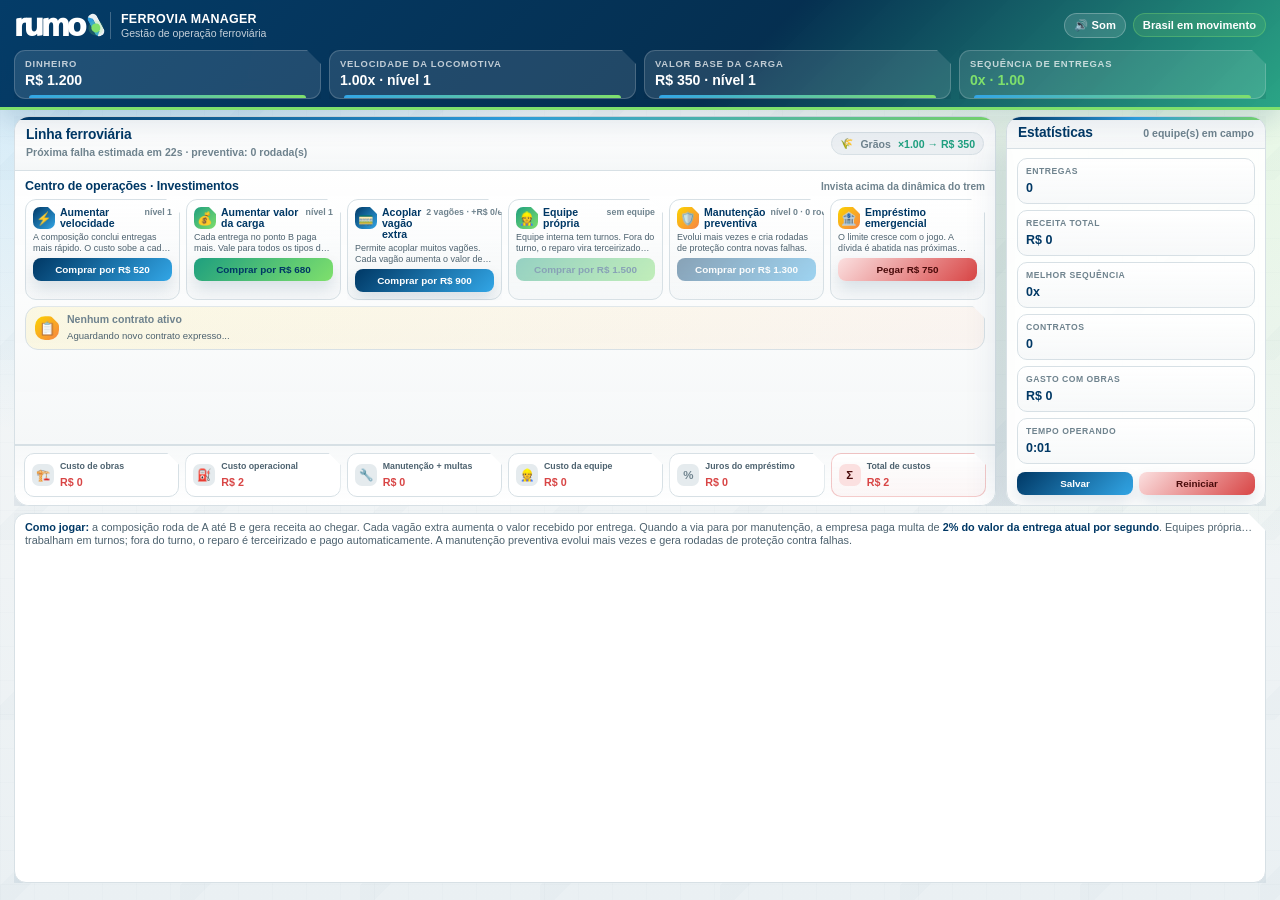
==== commit d17ff7c5: "serase funciona" ====
--- a/index.html
+++ b/index.html
@@ -5,711 +5,20 @@
   <meta name="viewport" content="width=device-width, initial-scale=1" />
   <title>Ferrovia Manager | Rumo</title>
   <meta name="theme-color" content="#003865" />
-  <style>
-    /* =====================================================================
-       Identidade visual Rumo aplicada ao Ferrovia Manager
-       Fonte oficial declarada: Cera Pro, com fallback Verdana conforme manual.
-       ===================================================================== */
-    :root {
-      --rumo-azul: #003865;
-      --rumo-azul-claro: #32A6E6;
-      --rumo-verde: #1E9F7F;
-      --rumo-verde-claro: #7FE06C;
-      --rumo-amarelo: #FBD300;
-      --rumo-laranja: #F78344;
-      --rumo-cinza: #BDCCD4;
-      --rumo-cinza-50: #F2F5F6;
-      --rumo-cinza-100: #E5EBEE;
-      --rumo-cinza-200: #D7E0E5;
-      --rumo-cinza-300: #CAD6DD;
-      --rumo-texto: #4D626F;
-      --rumo-texto-claro: #6F838E;
-      --rumo-fonte: "Cera Pro", Verdana, Geneva, Tahoma, sans-serif;
-      --rumo-raio: 14px;
-      --rumo-raio-lg: 22px;
-      --rumo-sombra: 0 18px 42px rgba(0, 56, 101, .16);
-      --rumo-sombra-hover: 0 22px 60px rgba(0, 56, 101, .24);
-      --rumo-transicao: .18s ease;
-
-      --bg: #F2F5F6;
-      --panel: #FFFFFF;
-      --panel-2: #E5EBEE;
-      --text: var(--rumo-azul);
-      --muted: var(--rumo-texto-claro);
-      --ok: var(--rumo-verde);
-      --warn: var(--rumo-amarelo);
-      --danger: #D84545;
-      --blue: var(--rumo-azul-claro);
-      --rail: #D7E0E5;
-      --rail-dark: var(--rumo-azul);
-      --money: var(--rumo-verde-claro);
-      --shadow: rgba(0, 56, 101, .14);
-    }
-
-    * { box-sizing: border-box; }
-
-    body {
-      margin: 0;
-      min-height: 100vh;
-      font-family: var(--rumo-fonte);
-      color: var(--text);
-      background:
-        radial-gradient(circle at 10% 0%, rgba(50, 166, 230, .28), transparent 28rem),
-        radial-gradient(circle at 92% 10%, rgba(127, 224, 108, .18), transparent 30rem),
-        linear-gradient(180deg, #FFFFFF 0%, var(--rumo-cinza-50) 42%, #EAF0F3 100%);
-      overflow-x: hidden;
-    }
-
-    body::before {
-      content: "";
-      position: fixed;
-      inset: 0;
-      pointer-events: none;
-      opacity: .55;
-      background-image:
-        linear-gradient(135deg, transparent 0 46%, rgba(0, 56, 101, .035) 46% 54%, transparent 54% 100%),
-        linear-gradient(90deg, rgba(0, 56, 101, .028) 1px, transparent 1px),
-        linear-gradient(rgba(0, 56, 101, .022) 1px, transparent 1px);
-      background-size: 180px 180px, 34px 34px, 34px 34px;
-      z-index: -1;
-    }
-
-    header {
-      position: sticky;
-      top: 0;
-      z-index: 20;
-      background:
-        linear-gradient(135deg, rgba(0, 56, 101, .98), rgba(0, 43, 77, .98) 58%, rgba(30, 159, 127, .94));
-      backdrop-filter: blur(12px);
-      border-bottom: 4px solid var(--rumo-verde-claro);
-      padding: 14px 18px 16px;
-      box-shadow: 0 18px 40px rgba(0, 56, 101, .18);
-    }
-
-    .header-shell {
-      max-width: 1380px;
-      margin: 0 auto;
-      display: grid;
-      gap: 14px;
-    }
-
-    .brand-top {
-      display: flex;
-      align-items: center;
-      justify-content: space-between;
-      gap: 18px;
-    }
-
-    .brand-lockup {
-      display: inline-flex;
-      align-items: center;
-      gap: 16px;
-      min-width: 0;
-    }
-
-    .rumo-logo {
-      width: 118px;
-      min-width: 90px;
-      height: auto;
-      display: block;
-    }
-
-    .brand-title {
-      display: grid;
-      gap: 3px;
-      color: #FFFFFF;
-      border-left: 1px solid rgba(255,255,255,.24);
-      padding-left: 16px;
-    }
-
-    .brand-title strong {
-      font-size: 1rem;
-      letter-spacing: .02em;
-      text-transform: uppercase;
-    }
-
-    .brand-title span {
-      color: rgba(255,255,255,.76);
-      font-size: .86rem;
-    }
-
-    .header-actions { display: inline-flex; align-items: center; gap: 10px; }
-
-    .brand-chip {
-      display: inline-flex;
-      align-items: center;
-      gap: 8px;
-      padding: 8px 12px;
-      border-radius: 999px;
-      background: rgba(127, 224, 108, .15);
-      border: 1px solid rgba(127, 224, 108, .34);
-      color: #FFFFFF;
-      font-weight: 800;
-      font-size: .84rem;
-      white-space: nowrap;
-    }
-
-    .icon-toggle {
-      display: inline-flex;
-      align-items: center;
-      gap: 7px;
-      padding: 8px 12px;
-      border-radius: 999px;
-      background: rgba(255,255,255,.12);
-      border: 1px solid rgba(255,255,255,.26);
-      color: #FFFFFF;
-      font-weight: 800;
-      font-size: .82rem;
-      cursor: pointer;
-      font-family: var(--rumo-fonte);
-      transition: background var(--rumo-transicao);
-      white-space: nowrap;
-    }
-    .icon-toggle:hover { background: rgba(255,255,255,.22); }
-
-    .hud {
-      display: grid;
-      grid-template-columns: repeat(4, minmax(150px, 1fr));
-      gap: 12px;
-    }
-
-    .stat {
-      position: relative;
-      padding: 13px 15px;
-      border: 1px solid rgba(255, 255, 255, .18);
-      border-radius: var(--rumo-raio);
-      background: rgba(255, 255, 255, .11);
-      box-shadow: 0 12px 26px rgba(0, 30, 54, .22);
-      overflow: hidden;
-      clip-path: polygon(0 0, calc(100% - 14px) 0, 100% 14px, 100% 100%, 0 100%);
-    }
-
-    .stat::after {
-      content: "";
-      position: absolute;
-      inset: auto 14px 0 14px;
-      height: 3px;
-      border-radius: 999px 999px 0 0;
-      background: linear-gradient(90deg, var(--rumo-azul-claro), var(--rumo-verde-claro));
-    }
-
-    .stat small {
-      display: block;
-      color: rgba(255,255,255,.72);
-      font-size: .73rem;
-      text-transform: uppercase;
-      letter-spacing: .08em;
-      margin-bottom: 5px;
-      font-weight: 700;
-    }
-
-    .stat strong {
-      color: #FFFFFF;
-      font-size: 1.16rem;
-      font-variant-numeric: tabular-nums;
-    }
-    .stat.combo strong { color: var(--rumo-verde-claro); }
-
-    main {
-      max-width: 1380px;
-      margin: 0 auto;
-      padding: 28px 18px 42px;
-    }
-
-    .title-row {
-      display: flex;
-      align-items: flex-start;
-      justify-content: space-between;
-      gap: 16px;
-      margin: 8px 0 16px;
-    }
-
-    h1 {
-      margin: 0 0 8px;
-      font-size: clamp(2rem, 4vw, 3.35rem);
-      line-height: .96;
-      letter-spacing: -.045em;
-      color: var(--rumo-azul);
-    }
-
-    .subtitle {
-      margin: 0;
-      color: var(--rumo-texto);
-      max-width: 760px;
-      line-height: 1.58;
-      font-size: 1rem;
-    }
-
-    .status-pill {
-      display: inline-flex;
-      align-items: center;
-      gap: 8px;
-      padding: 10px 14px;
-      border-radius: 999px;
-      border: 1px solid var(--rumo-cinza-200);
-      background: #FFFFFF;
-      white-space: nowrap;
-      font-weight: 800;
-      color: var(--rumo-azul);
-      box-shadow: var(--rumo-sombra);
-    }
-
-    .dot {
-      width: 8px;
-      height: 8px;
-      border-radius: 999px;
-      background: var(--ok);
-      box-shadow: 0 0 0 5px rgba(30, 159, 127, .14);
-    }
-
-    .dot.bad { background: var(--danger); box-shadow: 0 0 0 5px rgba(216, 69, 69, .14); }
-    .dot.work { background: var(--warn); box-shadow: 0 0 0 5px rgba(251, 211, 0, .22); }
-
-    /* Faixa de evento operacional */
-    .event-banner {
-      display: none;
-      align-items: center;
-      gap: 12px;
-      margin: 0 0 18px;
-      padding: 12px 16px;
-      border-radius: var(--rumo-raio);
-      border: 1px solid var(--rumo-cinza-200);
-      background: linear-gradient(135deg, rgba(50,166,230,.12), rgba(127,224,108,.12));
-      box-shadow: var(--rumo-sombra);
-      clip-path: polygon(0 0, calc(100% - 16px) 0, 100% 16px, 100% 100%, 0 100%);
-    }
-    .event-banner.show { display: flex; }
-    .event-banner .ev-emoji { font-size: 1.5rem; line-height: 1; }
-    .event-banner .ev-body { flex: 1; min-width: 0; }
-    .event-banner .ev-body strong { display: block; color: var(--rumo-azul); font-size: .98rem; }
-    .event-banner .ev-body span { color: var(--rumo-texto); font-size: .86rem; }
-    .event-banner .ev-timer {
-      font-variant-numeric: tabular-nums; font-weight: 900; color: var(--rumo-azul);
-      background: #FFF; border: 1px solid var(--rumo-cinza-200); border-radius: 999px;
-      padding: 6px 12px; white-space: nowrap;
-    }
-
-    .layout {
-      display: grid;
-      grid-template-columns: 1.75fr .85fr;
-      gap: 18px;
-      align-items: stretch;
-    }
-
-    .card {
-      position: relative;
-      border: 1px solid var(--rumo-cinza-200);
-      border-radius: var(--rumo-raio-lg);
-      background: rgba(255, 255, 255, .92);
-      box-shadow: var(--rumo-sombra);
-      overflow: hidden;
-    }
-
-    .card::before {
-      content: "";
-      position: absolute;
-      top: 0;
-      left: 0;
-      right: 0;
-      height: 4px;
-      background: linear-gradient(90deg, var(--rumo-azul), var(--rumo-azul-claro), var(--rumo-verde-claro));
-      z-index: 1;
-    }
-
-    .card-header {
-      padding: 17px 18px 15px;
-      border-bottom: 1px solid var(--rumo-cinza-200);
-      display: flex;
-      justify-content: space-between;
-      gap: 12px;
-      align-items: center;
-      background: linear-gradient(180deg, #FFFFFF, rgba(242, 245, 246, .78));
-    }
-
-    .card-header h2 {
-      margin: 0;
-      font-size: 1.06rem;
-      color: var(--rumo-azul);
-      letter-spacing: -.01em;
-    }
-
-    .card-header span {
-      color: var(--rumo-texto-claro);
-      font-size: .9rem;
-      font-weight: 700;
-    }
-
-    .cargo-badge {
-      display: inline-flex; align-items: center; gap: 7px;
-      padding: 6px 11px; border-radius: 999px;
-      background: rgba(0,56,101,.06); border: 1px solid var(--rumo-cinza-200);
-      color: var(--rumo-azul); font-weight: 800; font-size: .84rem; white-space: nowrap;
-    }
-    .cargo-badge b { font-weight: 900; }
-    .cargo-badge .mult { color: var(--rumo-verde); }
-
-    .rail-area {
-      position: relative;
-      height: min(56vh, 500px);
-      min-height: 400px;
-      background:
-        radial-gradient(circle at 50% 35%, rgba(50, 166, 230, .16), transparent 28rem),
-        linear-gradient(rgba(0, 56, 101, .04) 1px, transparent 1px),
-        linear-gradient(90deg, rgba(0, 56, 101, .04) 1px, transparent 1px),
-        linear-gradient(180deg, #FFFFFF, #F2F5F6);
-      background-size: auto, 36px 36px, 36px 36px, auto;
-      overflow: hidden;
-    }
-
-    .rail-area::before {
-      content: "";
-      position: absolute;
-      inset: 18px 16px;
-      border: 1px dashed rgba(0, 56, 101, .13);
-      border-radius: 24px;
-      clip-path: polygon(0 0, calc(100% - 28px) 0, 100% 28px, 100% 100%, 0 100%);
-      pointer-events: none;
-    }
-
-    .landmark {
-      position: absolute;
-      top: 50%;
-      transform: translate(-50%, -50%);
-      width: 74px;
-      height: 74px;
-      border-radius: 18px;
-      display: grid;
-      place-items: center;
-      font-weight: 900;
-      font-size: 1.45rem;
-      letter-spacing: .02em;
-      color: #FFFFFF;
-      box-shadow: var(--rumo-sombra-hover);
-      z-index: 5;
-      clip-path: polygon(0 0, calc(100% - 18px) 0, 100% 18px, 100% 100%, 0 100%);
-    }
-
-    .landmark.a { left: 6%; background: linear-gradient(135deg, var(--rumo-azul), var(--rumo-azul-claro)); }
-    .landmark.b { left: 94%; background: linear-gradient(135deg, var(--rumo-verde), var(--rumo-verde-claro)); color: #003865; }
-    .landmark .lm-ico { width: 40px; height: 40px; display:block; }
-
-    .landmark-label {
-      position: absolute;
-      top: calc(50% + 50px);
-      transform: translateX(-50%);
-      color: var(--rumo-texto);
-      font-size: .88rem;
-      font-weight: 800;
-      text-align: center;
-      white-space: nowrap;
-    }
-    .landmark-label.a { left: 6%; }
-    .landmark-label.b { left: 94%; }
-
-    svg.rail-svg {
-      position: absolute;
-      inset: 0;
-      width: 100%;
-      height: 100%;
-      overflow: visible;
-    }
-
-    .ballast { stroke: rgba(0, 56, 101, .12); stroke-width: 30; stroke-linecap: round; fill: none; }
-    .tie { stroke: rgba(0, 56, 101, .30); stroke-width: 5; stroke-linecap: round; }
-    .steel-rail { stroke: #54707f; stroke-width: 3.2; fill: none; stroke-linecap: round; filter: drop-shadow(0 2px 2px rgba(0,56,101,.18)); }
-    .steel-rail.hl { stroke: rgba(255,255,255,.55); stroke-width: 1.1; }
-
-    .segment {
-      stroke: transparent;
-      stroke-width: 30;
-      stroke-linecap: round;
-      fill: none;
-      pointer-events: stroke;
-      cursor: pointer;
-    }
-
-    .segment.broken {
-      stroke: rgba(216, 69, 69, .85);
-      animation: pulseSegment 1.2s infinite;
-    }
-
-    .segment.repairing {
-      stroke: rgba(251, 211, 0, .85);
-      stroke-dasharray: 12 10;
-      animation: dash 1.1s linear infinite;
-    }
-
-    @keyframes pulseSegment {
-      0%, 100% { stroke-opacity: .55; }
-      50% { stroke-opacity: .95; }
-    }
-
-    @keyframes dash { to { stroke-dashoffset: -44; } }
-
-    .break-marker {
-      position: absolute;
-      z-index: 8;
-      min-width: 168px;
-      transform: translate(-50%, calc(-100% - 14px));
-      border: 1px solid rgba(216, 69, 69, .42);
-      background: #FFFFFF;
-      border-radius: 16px;
-      padding: 11px;
-      text-align: center;
-      box-shadow: var(--rumo-sombra-hover);
-      color: var(--rumo-azul);
-    }
-    .break-marker::after {
-      content: "";
-      position: absolute;
-      left: 50%; bottom: -8px;
-      width: 14px; height: 14px;
-      transform: translateX(-50%) rotate(45deg);
-      background: #FFFFFF;
-      border-right: 1px solid rgba(216, 69, 69, .42);
-      border-bottom: 1px solid rgba(216, 69, 69, .42);
-    }
-    .break-marker.repairing { border-color: rgba(251, 211, 0, .72); background: #FFF8D9; }
-    .break-marker.repairing::after { background: #FFF8D9; border-color: rgba(251, 211, 0, .72); }
-
-    .break-marker strong { display: block; font-size: .9rem; margin-bottom: 6px; }
-    .break-marker small { color: var(--rumo-texto); display: block; margin-bottom: 8px; font-weight: 700; }
-
-    .break-marker button {
-      width: 100%;
-      padding: 9px 10px;
-      border-radius: 10px;
-      border: 0;
-      background: linear-gradient(135deg, var(--rumo-azul), var(--rumo-azul-claro));
-      color: #FFFFFF;
-      cursor: pointer;
-      font-weight: 900;
-      font-family: var(--rumo-fonte);
-      transition: transform var(--rumo-transicao), box-shadow var(--rumo-transicao);
-      box-shadow: 0 8px 18px rgba(0,56,101,.22);
-    }
-    .break-marker button:hover:not(:disabled) { transform: translateY(-1px); box-shadow: 0 12px 24px rgba(0,56,101,.3); }
-    .break-marker button:disabled { cursor: not-allowed; opacity: .55; box-shadow: none; }
-
-    .progress-bar {
-      height: 8px;
-      background: rgba(0, 56, 101, .13);
-      border-radius: 999px;
-      overflow: hidden;
-      margin-top: 8px;
-    }
-
-    .progress-bar span {
-      display: block;
-      height: 100%;
-      width: 0%;
-      background: linear-gradient(90deg, var(--rumo-amarelo), var(--rumo-laranja));
-      border-radius: inherit;
-      transition: width .2s linear;
-    }
-
-    /* ===== Trem (vista superior, vagões articulados sobre o trilho) ===== */
-    .train-layer { position: absolute; inset: 0; z-index: 10; pointer-events: none; }
-    .train-layer.broken-dim .train-car { opacity: .6; filter: grayscale(.25); }
-
-    .train-car {
-      position: absolute;
-      transform-origin: center center;
-      transform: translate(-50%, -50%);
-      scale: var(--car-scale, 1);
-      filter: drop-shadow(0 8px 7px rgba(0, 56, 101, .32));
-      transition: opacity .25s ease, filter .25s ease;
-      will-change: left, top, transform;
-    }
-    .train-car svg { display: block; }
-    .train-car.engine .headlight { animation: glow 1.8s ease-in-out infinite; transform-origin: center; }
-    @keyframes glow { 0%,100% { opacity: .9; } 50% { opacity: .45; } }
-
-    .smoke { display: none; }
-
-    .side-content { display: grid; gap: 18px; }
-    .section-body { padding: 16px 18px 18px; }
-    .controls { display: grid; gap: 12px; }
-
-    .upgrade {
-      border: 1px solid var(--rumo-cinza-200);
-      border-radius: 16px;
-      padding: 13px;
-      background: linear-gradient(180deg, #FFFFFF, rgba(242, 245, 246, .7));
-      clip-path: polygon(0 0, calc(100% - 14px) 0, 100% 14px, 100% 100%, 0 100%);
-    }
-
-    .upgrade-head { display: flex; align-items: center; gap: 10px; margin-bottom: 5px; }
-    .upgrade-ico {
-      width: 34px; height: 34px; flex: none; border-radius: 9px;
-      display: grid; place-items: center; color: #fff; font-size: 1.1rem;
-      background: linear-gradient(135deg, var(--rumo-azul), var(--rumo-azul-claro));
-      clip-path: polygon(0 0, calc(100% - 7px) 0, 100% 7px, 100% 100%, 0 100%);
-    }
-    .upgrade-ico.green { background: linear-gradient(135deg, var(--rumo-verde), var(--rumo-verde-claro)); color: var(--rumo-azul); }
-    .upgrade-ico.amber { background: linear-gradient(135deg, var(--rumo-amarelo), var(--rumo-laranja)); color: #4A2A00; }
-
-    .upgrade h3 { margin: 0; font-size: 1rem; color: var(--rumo-azul); }
-    .upgrade .lvl { margin-left: auto; font-size: .76rem; font-weight: 900; color: var(--rumo-texto-claro); white-space: nowrap; }
-    .upgrade p { margin: 0 0 11px; color: var(--rumo-texto); line-height: 1.36; font-size: .9rem; }
-
-    button.action {
-      width: 100%;
-      border: 0;
-      border-radius: 12px;
-      padding: 11px 12px;
-      font-weight: 900;
-      color: #FFFFFF;
-      cursor: pointer;
-      font-family: var(--rumo-fonte);
-      background: linear-gradient(135deg, var(--rumo-azul), var(--rumo-azul-claro));
-      box-shadow: 0 12px 22px rgba(0, 56, 101, .14);
-      transition: transform var(--rumo-transicao), box-shadow var(--rumo-transicao), opacity var(--rumo-transicao);
-    }
-
-    button.action:hover:not(:disabled) {
-      transform: translateY(-1px);
-      box-shadow: 0 16px 30px rgba(0, 56, 101, .22);
-    }
-
-    button.action.secondary { background: linear-gradient(135deg, var(--rumo-verde), var(--rumo-verde-claro)); color: var(--rumo-azul); }
-    button.action.danger { background: linear-gradient(135deg, #FBE0E0, #D84545); color: #4A0B0B; }
-    button.action:disabled { opacity: .45; cursor: not-allowed; box-shadow: none; }
-
-    /* Contrato expresso */
-    .contract {
-      margin: 0; padding: 14px 16px;
-      border-top: 1px solid var(--rumo-cinza-200);
-      display: flex; align-items: center; gap: 12px;
-      background: linear-gradient(180deg, rgba(251,211,0,.06), rgba(247,131,68,.04));
-    }
-    .contract .ct-ico {
-      width: 38px; height: 38px; flex: none; border-radius: 10px; display: grid; place-items: center;
-      font-size: 1.2rem; background: linear-gradient(135deg, var(--rumo-amarelo), var(--rumo-laranja)); color:#4A2A00;
-      clip-path: polygon(0 0, calc(100% - 8px) 0, 100% 8px, 100% 100%, 0 100%);
-    }
-    .contract .ct-body { flex: 1; min-width: 0; }
-    .contract .ct-body strong { display: block; color: var(--rumo-azul); font-size: .94rem; }
-    .contract .ct-body span { color: var(--rumo-texto); font-size: .84rem; }
-    .contract .ct-timer {
-      font-variant-numeric: tabular-nums; font-weight: 900; color: var(--rumo-azul);
-      background:#FFF; border: 1px solid var(--rumo-cinza-200); border-radius: 999px; padding: 6px 12px; white-space: nowrap;
-    }
-    .contract.idle { color: var(--rumo-texto-claro); }
-    .contract.idle strong { color: var(--rumo-texto-claro); }
-
-    /* Estatísticas */
-    .stats-grid { display: grid; grid-template-columns: 1fr 1fr; gap: 10px; }
-    .stat-cell {
-      border: 1px solid var(--rumo-cinza-200); border-radius: 13px; padding: 11px 12px;
-      background: linear-gradient(180deg, #FFF, rgba(242,245,246,.65));
-    }
-    .stat-cell small { display: block; color: var(--rumo-texto-claro); font-size: .72rem; text-transform: uppercase; letter-spacing: .06em; font-weight: 800; margin-bottom: 4px; }
-    .stat-cell strong { color: var(--rumo-azul); font-size: 1.05rem; font-variant-numeric: tabular-nums; }
-
-    .log {
-      height: 200px;
-      overflow-y: auto;
-      padding-right: 6px;
-      display: flex;
-      flex-direction: column;
-      gap: 9px;
-    }
-
-    .log-item {
-      padding: 10px 11px;
-      border-radius: 13px;
-      background: #FFFFFF;
-      border: 1px solid var(--rumo-cinza-200);
-      color: var(--rumo-texto);
-      line-height: 1.35;
-      font-size: .9rem;
-    }
-
-    .log-item strong { color: var(--rumo-azul); }
-    .log-item.good { border-color: rgba(30, 159, 127, .35); background: rgba(30, 159, 127, .06); }
-    .log-item.bad { border-color: rgba(216, 69, 69, .35); background: rgba(216, 69, 69, .06); }
-    .log-item.work { border-color: rgba(251, 211, 0, .7); background: rgba(251, 211, 0, .12); }
-    .log-item.event { border-color: rgba(50,166,230,.5); background: rgba(50,166,230,.08); }
-
-    .footer-actions {
-      display: grid;
-      grid-template-columns: 1fr 1fr;
-      gap: 10px;
-      margin-top: 14px;
-    }
-
-    .help {
-      margin-top: 18px;
-      border: 1px solid var(--rumo-cinza-200);
-      border-radius: 18px;
-      background: #FFFFFF;
-      padding: 15px 17px;
-      color: var(--rumo-texto);
-      line-height: 1.56;
-      box-shadow: var(--rumo-sombra);
-      clip-path: polygon(0 0, calc(100% - 18px) 0, 100% 18px, 100% 100%, 0 100%);
-    }
-
-    .help strong { color: var(--rumo-azul); }
-
-    /* Toasts / conquistas */
-    .toast-wrap {
-      position: fixed; right: 18px; bottom: 18px; z-index: 60;
-      display: flex; flex-direction: column; gap: 10px; align-items: flex-end;
-      pointer-events: none;
-    }
-    .toast {
-      display: flex; align-items: center; gap: 11px;
-      min-width: 240px; max-width: 340px;
-      padding: 12px 15px; border-radius: 14px;
-      background: linear-gradient(135deg, var(--rumo-azul), rgba(0,43,77,.96));
-      color: #fff; box-shadow: 0 18px 40px rgba(0,56,101,.32);
-      border: 1px solid rgba(127,224,108,.4);
-      transform: translateX(120%); opacity: 0;
-      transition: transform .35s cubic-bezier(.2,.8,.2,1), opacity .35s ease;
-      clip-path: polygon(0 0, calc(100% - 14px) 0, 100% 14px, 100% 100%, 0 100%);
-    }
-    .toast.show { transform: translateX(0); opacity: 1; }
-    .toast .t-emoji { font-size: 1.5rem; line-height: 1; }
-    .toast .t-body strong { display: block; font-size: .92rem; }
-    .toast .t-body span { font-size: .82rem; color: rgba(255,255,255,.82); }
-
-    @media (max-width: 980px) {
-      .hud { grid-template-columns: repeat(2, minmax(150px, 1fr)); }
-      .layout { grid-template-columns: 1fr; }
-      .rail-area { height: 480px; }
-    }
-
-    @media (max-width: 620px) {
-      header { padding: 12px 10px 14px; }
-      main { padding: 20px 10px 32px; }
-      .brand-top { align-items: flex-start; }
-      .brand-chip { display: none; }
-      .rumo-logo { width: 96px; }
-      .brand-title { padding-left: 12px; }
-      .brand-title strong { font-size: .88rem; }
-      .brand-title span { font-size: .78rem; }
-      .hud { grid-template-columns: 1fr 1fr; gap: 8px; }
-      .title-row { flex-direction: column; }
-      .status-pill { width: 100%; justify-content: center; }
-      .rail-area { min-height: 360px; height: 360px; }
-      .landmark { width: 50px; height: 50px; border-radius: 12px; font-size: 1.1rem; }
-      .landmark .lm-ico { width: 28px; height: 28px; }
-      .train-layer { --car-scale: .82; }
-      .break-marker { min-width: 138px; font-size: .85rem; }
-      .footer-actions { grid-template-columns: 1fr; }
-      .toast-wrap { left: 10px; right: 10px; align-items: stretch; }
-      .toast { max-width: none; }
-    }
-  </style>
+  <meta name="description" content="Ferrovia Manager: simulador estático de gestão ferroviária para GitHub Pages." />
+  <meta property="og:title" content="Ferrovia Manager" />
+  <meta property="og:description" content="Gestão de operação ferroviária em uma tela, com investimentos, custos, turnos, multas e entregas." />
+  <meta property="og:type" content="website" />
+  <link rel="icon" href="assets/img/favicon.svg" type="image/svg+xml" />
+
+  <link rel="stylesheet" href="assets/css/styles.css" />
 </head>
 <body>
   <header>
     <div class="header-shell">
       <div class="brand-top">
         <div class="brand-lockup">
-          <img class="rumo-logo" src="[data-uri]" alt="Rumo" />
+          <a class="rumo-logo" href="./" aria-label="Rumo - início">rumo<span aria-hidden="true"></span></a>
           <div class="brand-title">
             <strong>Ferrovia Manager</strong>
             <span>Gestão de operação ferroviária</span>
@@ -743,18 +52,10 @@
   </header>
 
   <main>
-    <section class="title-row">
-      <div>
-        <h1>Ferrovia Manager</h1>
-        <p class="subtitle">
-          Mantenha a malha em movimento de A até B. Cada viagem leva um tipo diferente de carga, falhas surgem na via e equipes precisam ser acionadas. Entregas seguidas, contratos expressos e melhorias mantêm o caixa girando.
-        </p>
-      </div>
-      <div class="status-pill" id="lineStatus">
-        <span class="dot" id="statusDot"></span>
-        <span id="statusText">Linha operacional</span>
-      </div>
-    </section>
+    <div class="sr-status" hidden aria-hidden="true">
+      <span class="dot" id="statusDot"></span>
+      <span id="statusText">Linha operacional</span>
+    </div>
 
     <div class="event-banner" id="eventBanner" aria-live="polite">
       <span class="ev-emoji" id="evEmoji">🌧️</span>
@@ -766,8 +67,8 @@
     </div>
 
     <section class="layout">
-      <article class="card">
-        <div class="card-header">
+      <article class="card rail-card">
+        <div class="card-header rail-card__header">
           <div>
             <h2>Linha ferroviária</h2>
             <span id="nextBreakInfo">Próxima falha em breve...</span>
@@ -775,39 +76,10 @@
           <span class="cargo-badge" id="cargoBadge"><span id="cargoEmoji">🌾</span> <b id="cargoName">Grãos</b> <span class="mult" id="cargoMult">×1.0</span></span>
         </div>
 
-        <div class="rail-area" id="railArea">
-          <svg class="rail-svg" viewBox="0 0 1000 500" preserveAspectRatio="none" aria-hidden="true">
-            <path class="ballast" id="railBase" d="M55,250 C180,250 235,205 330,205 S510,285 620,285 790,220 945,220" fill="none" />
-            <g id="trackDecor"></g>
-            <path id="seg-0" class="segment" d="M55,250 C120,250 168,238 218,224" fill="none" />
-            <path id="seg-1" class="segment" d="M218,224 C262,211 296,205 330,205" fill="none" />
-            <path id="seg-2" class="segment" d="M330,205 C414,205 463,285 548,285" fill="none" />
-            <path id="seg-3" class="segment" d="M548,285 C602,285 658,257 715,238" fill="none" />
-            <path id="seg-4" class="segment" d="M715,238 C786,214 856,220 945,220" fill="none" />
-          </svg>
-
-          <div class="landmark a">
-            <svg class="lm-ico" viewBox="0 0 24 24" fill="none" stroke="currentColor" stroke-width="2" stroke-linecap="round" stroke-linejoin="round">
-              <path d="M3 21h18M5 21V8l7-4 7 4v13M9 21v-5h6v5"/>
-            </svg>
-          </div>
-          <div class="landmark b">
-            <svg class="lm-ico" viewBox="0 0 24 24" fill="none" stroke="currentColor" stroke-width="2" stroke-linecap="round" stroke-linejoin="round">
-              <path d="M4 22V4h9l-1.5 4H20v8H11v6z"/>
-            </svg>
-          </div>
-          <div class="landmark-label a">Terminal de origem</div>
-          <div class="landmark-label b">Terminal de destino</div>
-
-          <div class="train-layer" id="trainLayer" aria-label="Composição: locomotiva puxando vagões em vista superior"></div>
-        </div>
-      </article>
-
-      <aside class="side-content">
-        <article class="card">
-          <div class="card-header">
-            <h2>Centro de operações</h2>
-            <span>Invista com cuidado</span>
+        <div class="investment-panel" aria-label="Centro de operações e investimentos">
+          <div class="mini-heading">
+            <strong>Centro de operações · Investimentos</strong>
+            <span>Invista acima da dinâmica do trem</span>
           </div>
           <div class="section-body controls">
             <div class="upgrade">
@@ -834,7 +106,7 @@
                 <h3>Acoplar vagão extra</h3>
                 <span class="lvl" id="wagonLvl">2 vagões</span>
               </div>
-              <p>Adiciona um vagão à composição: mais carga por viagem (e aparece no trem).</p>
+              <p>Permite acoplar muitos vagões. Cada vagão aumenta o valor de cada entrega.</p>
               <button class="action" id="wagonUpgrade">Comprar</button>
             </div>
             <div class="upgrade">
@@ -843,7 +115,7 @@
                 <h3>Equipe própria</h3>
                 <span class="lvl" id="crewLvl">sem equipe</span>
               </div>
-              <p>Uma equipe interna repara falhas sozinha (de graça, porém mais devagar). Níveis maiores agem mais rápido e em mais trechos.</p>
+              <p>Equipe interna tem turnos. Fora do turno, o reparo vira terceirizado pago.</p>
               <button class="action secondary" id="crewUpgrade">Comprar</button>
             </div>
             <div class="upgrade">
@@ -852,7 +124,7 @@
                 <h3>Manutenção preventiva</h3>
                 <span class="lvl" id="preventLvl">nível 0</span>
               </div>
-              <p>Reduz a frequência de quebras na via. Cada nível espaça mais as falhas.</p>
+              <p>Evolui mais vezes e cria rodadas de proteção contra novas falhas.</p>
               <button class="action" id="preventUpgrade">Comprar</button>
             </div>
             <div class="upgrade">
@@ -860,7 +132,7 @@
                 <span class="upgrade-ico amber">🏦</span>
                 <h3>Empréstimo emergencial</h3>
               </div>
-              <p>Use apenas se a linha quebrar e faltar caixa. Recebe R$ 500 e paga R$ 650 nas próximas entregas.</p>
+              <p>O limite cresce com o jogo. A dívida é abatida nas próximas entregas.</p>
               <button class="action danger" id="loanButton">Pegar empréstimo</button>
             </div>
           </div>
@@ -872,8 +144,46 @@
             </div>
             <span class="ct-timer" id="ctTimer" style="display:none">0s</span>
           </div>
-        </article>
-
+        </div>
+
+        <div class="rail-area" id="railArea">
+          <svg class="rail-svg" viewBox="0 0 1000 500" preserveAspectRatio="none" aria-hidden="true">
+            <path class="ballast" id="railBase" d="M55,250 C100,85 195,80 245,205 S385,320 435,160 S575,25 625,185 S765,345 820,155 S940,85 945,240 C900,395 760,390 700,250 S560,120 500,280 S350,430 295,260 S150,115 105,285 C65,425 265,465 340,340 S530,205 610,355 S800,510 945,320" fill="none" />
+            <g id="trackDecor"></g>
+            <path id="seg-0" class="segment" d="M55,250 C100,85 195,80 245,205 S385,320 435,160" fill="none" />
+            <path id="seg-1" class="segment" d="M435,160 S575,25 625,185 S765,345 820,155" fill="none" />
+            <path id="seg-2" class="segment" d="M820,155 S940,85 945,240 C900,395 760,390 700,250" fill="none" />
+            <path id="seg-3" class="segment" d="M700,250 S560,120 500,280 S350,430 295,260" fill="none" />
+            <path id="seg-4" class="segment" d="M295,260 S150,115 105,285 C65,425 265,465 340,340 S530,205 610,355 S800,510 945,320" fill="none" />
+          </svg>
+
+          <div class="landmark a">
+            <svg class="lm-ico" viewBox="0 0 24 24" fill="none" stroke="currentColor" stroke-width="2" stroke-linecap="round" stroke-linejoin="round">
+              <path d="M3 21h18M5 21V8l7-4 7 4v13M9 21v-5h6v5"/>
+            </svg>
+          </div>
+          <div class="landmark b">
+            <svg class="lm-ico" viewBox="0 0 24 24" fill="none" stroke="currentColor" stroke-width="2" stroke-linecap="round" stroke-linejoin="round">
+              <path d="M4 22V4h9l-1.5 4H20v8H11v6z"/>
+            </svg>
+          </div>
+          <div class="landmark-label a">Terminal de origem</div>
+          <div class="landmark-label b">Terminal de destino</div>
+
+          <div class="train-layer" id="trainLayer" aria-label="Composição: locomotiva puxando vagões em vista superior"></div>
+        </div>
+
+        <div class="costs-panel" aria-label="Cards de custos da operação">
+          <div class="cost-card"><span class="cost-ico">🏗️</span><small>Custo de obras</small><strong id="costWorks">R$ 0</strong></div>
+          <div class="cost-card"><span class="cost-ico">⛽</span><small>Custo operacional</small><strong id="costOperational">R$ 0</strong></div>
+          <div class="cost-card"><span class="cost-ico">🔧</span><small>Manutenção + multas</small><strong id="costMaintenance">R$ 0</strong></div>
+          <div class="cost-card"><span class="cost-ico">👷</span><small>Custo da equipe</small><strong id="costCrew">R$ 0</strong></div>
+          <div class="cost-card"><span class="cost-ico">%</span><small>Juros do empréstimo</small><strong id="costLoan">R$ 0</strong></div>
+          <div class="cost-card total"><span class="cost-ico">Σ</span><small>Total de custos</small><strong id="costTotal">R$ 0</strong></div>
+        </div>
+      </article>
+
+      <aside class="side-content">
         <article class="card">
           <div class="card-header">
             <h2>Estatísticas</h2>
@@ -888,17 +198,7 @@
               <div class="stat-cell"><small>Gasto com obras</small><strong id="stWorks">R$ 0</strong></div>
               <div class="stat-cell"><small>Tempo operando</small><strong id="stUptime">0:00</strong></div>
             </div>
-          </div>
-        </article>
-
-        <article class="card">
-          <div class="card-header">
-            <h2>Registro de eventos</h2>
-            <span>Linha do tempo</span>
-          </div>
-          <div class="section-body">
-            <div class="log" id="log" aria-live="polite"></div>
-            <div class="footer-actions">
+            <div class="footer-actions compact-actions">
               <button class="action" id="saveButton">Salvar</button>
               <button class="action danger" id="resetButton">Reiniciar</button>
             </div>
@@ -908,980 +208,13 @@
     </section>
 
     <div class="help">
-      <strong>Como jogar:</strong> a composição roda de A até B e gera receita ao chegar — cada viagem leva uma carga diferente (grãos, açúcar, combustível, contêineres...), que muda o valor e o desenho dos vagões. Quando um trecho quebra, clique em <strong>“Contratar equipe”</strong> no balão da via (conserto rápido e pago) ou deixe sua <strong>equipe própria</strong> resolver de graça, mais devagar. Entregas seguidas sem quebra aumentam o <strong>multiplicador de sequência</strong>; fique de olho nos <strong>contratos expressos</strong> e nos <strong>eventos da operação</strong>.
+      <strong>Como jogar:</strong> a composição roda de A até B e gera receita ao chegar. Cada vagão extra aumenta o valor recebido por entrega. Quando a via para por manutenção, a empresa paga multa de <strong>2% do valor da entrega atual por segundo</strong>. Equipes próprias trabalham em turnos; fora do turno, o reparo é terceirizado e pago automaticamente. A manutenção preventiva evolui mais vezes e gera rodadas de proteção contra falhas.
     </div>
   </main>
 
   <div class="toast-wrap" id="toastWrap" aria-live="polite"></div>
-
-  <script>
-    "use strict";
-
-    /* ============================ Constantes ============================ */
-    const STORAGE_KEY = "ferrovia-manager-save-v2";
-    const PAID_REPAIR_TIME = 18;          // segundos (equipe terceirizada, rápida)
-    const CREW_TIME = [Infinity, 34, 26, 18];   // por nível de equipe própria
-    const CREW_CAPACITY = [0, 1, 1, 2];          // trechos simultâneos da equipe própria
-    const WAGON_BONUS = 140;              // R$ de capacidade por vagão extra
-    const MAX_WAGON_EXTRA = 3;            // até 2 (base) + 3 = 5 vagões
-    const BASE_WAGONS = 2;
-
-    // Tipos de carga reais da operação ferroviária (multiplicam o valor base)
-    const CARGOS = [
-      { id: "graos",       nome: "Grãos",       emoji: "🌾", mult: 1.00, cor: "#E3B23C", tipo: "hopper"    },
-      { id: "fertilizante",nome: "Fertilizante",emoji: "🧪", mult: 1.10, cor: "#7FE06C", tipo: "gondola"   },
-      { id: "acucar",      nome: "Açúcar",      emoji: "🍬", mult: 1.18, cor: "#EEF2F4", tipo: "covered"   },
-      { id: "celulose",    nome: "Celulose",    emoji: "📦", mult: 1.28, cor: "#CDB892", tipo: "boxcar"    },
-      { id: "combustivel", nome: "Combustível", emoji: "⛽", mult: 1.40, cor: "#AEB9C2", tipo: "tank"      },
-      { id: "conteiner",   nome: "Contêineres", emoji: "🚢", mult: 1.55, cor: "#1E9F7F", tipo: "container" }
-    ];
-    const cargoById = (id) => CARGOS.find(c => c.id === id) || CARGOS[0];
-
-    // Eventos operacionais aleatórios
-    const EVENTS = [
-      { id: "chuva",    nome: "Chuva forte na via",     emoji: "🌧️", desc: "Aderência reduzida: locomotiva mais lenta.", dur: 14, speed: 0.70 },
-      { id: "vento",    nome: "Vento de cauda",         emoji: "🌬️", desc: "Empurrãozinho: composição mais veloz.",      dur: 12, speed: 1.28 },
-      { id: "demanda",  nome: "Demanda aquecida",       emoji: "🔥", desc: "Mercado pagando mais por carga entregue.",   dur: 18, value: 1.40 },
-      { id: "inspecao", nome: "Via inspecionada",       emoji: "🛡️", desc: "Trechos reforçados: sem novas falhas agora.", dur: 16, suppress: true },
-      { id: "desgaste", nome: "Desgaste acelerado",     emoji: "⚠️", desc: "Trilhos castigados: falhas chegam mais cedo.", dur: 14, wear: 1.7 }
-    ];
-
-    const ACHIEVEMENTS = {
-      first_delivery: { emoji: "🚂", label: "Primeira entrega", desc: "A operação começou a girar!" },
-      deliveries_5:   { emoji: "📦", label: "Pegando ritmo", desc: "5 entregas concluídas." },
-      deliveries_25:  { emoji: "🏗️", label: "Malha em movimento", desc: "25 entregas concluídas." },
-      deliveries_100: { emoji: "🌎", label: "Brasil em movimento", desc: "100 entregas concluídas!" },
-      earned_5k:      { emoji: "💵", label: "Caixa saudável", desc: "R$ 5.000 acumulados em receita." },
-      earned_25k:     { emoji: "💰", label: "Grande operadora", desc: "R$ 25.000 acumulados em receita." },
-      combo_5:        { emoji: "✨", label: "Sequência x5", desc: "5 entregas seguidas sem quebra." },
-      combo_10:       { emoji: "🌟", label: "Operação impecável", desc: "10 entregas seguidas sem quebra." },
-      wagon_first:    { emoji: "🚃", label: "Composição maior", desc: "Primeiro vagão extra acoplado." },
-      contract_first: { emoji: "📋", label: "Contrato fechado", desc: "Primeiro contrato expresso cumprido." },
-      crew_hired:     { emoji: "👷", label: "Time de casa", desc: "Equipe própria contratada." },
-      storm_survivor: { emoji: "🌦️", label: "Sob chuva", desc: "Operou durante uma tempestade." }
-    };
-
-    const SEGMENTS = [
-      { id: 0, name: "Trecho 1", x: 20, y: 45 },
-      { id: 1, name: "Trecho 2", x: 33, y: 41 },
-      { id: 2, name: "Trecho 3", x: 50, y: 56 },
-      { id: 3, name: "Trecho 4", x: 68, y: 51 },
-      { id: 4, name: "Trecho 5", x: 86, y: 46 }
-    ];
-
-    const defaultState = {
-      money: 1200,
-      worksSpent: 0,
-      totalEarned: 0,
-      deliveries: 0,
-      contractsDone: 0,
-      speedLevel: 1,
-      cargoLevel: 1,
-      cargoValue: 350,
-      wagonExtra: 0,
-      crewLevel: 0,
-      preventLevel: 0,
-      trainProgress: 0,
-      loanDebt: 0,
-      combo: 0,
-      bestCombo: 0,
-      currentCargoId: "graos",
-      segments: SEGMENTS.map(s => ({ id: s.id, status: "ok", repairLeft: 0, repairTotal: PAID_REPAIR_TIME, by: "paid" })),
-      nextBreakAt: 16,
-      uptimeMs: 0,
-      achievements: {},
-      soundOn: true,
-      lastSavedAt: Date.now()
-    };
-
-    /* ============================ Estado ============================ */
-    let state = loadState();
-    let lastTick = performance.now();
-    let logItems = [];
-
-    // runtime (não persiste)
-    let activeEvent = null;          // {def, left}
-    let eventCooldown = 12;          // s até o 1º evento
-    let contract = null;             // {target, startDeliveries, left, reward}
-    let contractCooldown = 25;
-    let markerSig = "";              // assinatura do estado dos trechos (rebuild só quando muda)
-    let markerRefs = {};             // id -> {root, small, prog, btn, mode}
-    let segMid = {};                 // id -> {leftPct, topPct}
-    let railLen = 0;
-    let audioCtx = null;
-
-    const $ = (sel) => document.querySelector(sel);
-    const moneyEl = $("#money");
-    const speedInfoEl = $("#speedInfo");
-    const cargoInfoEl = $("#cargoInfo");
-    const comboInfoEl = $("#comboInfo");
-    const statusDotEl = $("#statusDot");
-    const statusTextEl = $("#statusText");
-    const nextBreakInfoEl = $("#nextBreakInfo");
-    const repairsInfoEl = $("#repairsInfo");
-    const railAreaEl = $("#railArea");
-    const railPathEl = $("#railBase");
-    const trackDecorEl = $("#trackDecor");
-    const trainLayerEl = $("#trainLayer");
-    const logEl = $("#log");
-    const toastWrapEl = $("#toastWrap");
-
-    const cargoEmojiEl = $("#cargoEmoji");
-    const cargoNameEl = $("#cargoName");
-    const cargoMultEl = $("#cargoMult");
-
-    const speedUpgradeBtn = $("#speedUpgrade");
-    const cargoUpgradeBtn = $("#cargoUpgrade");
-    const wagonUpgradeBtn = $("#wagonUpgrade");
-    const crewUpgradeBtn = $("#crewUpgrade");
-    const preventUpgradeBtn = $("#preventUpgrade");
-    const loanButton = $("#loanButton");
-    const saveButton = $("#saveButton");
-    const resetButton = $("#resetButton");
-    const soundToggle = $("#soundToggle");
-
-    const speedLvlEl = $("#speedLvl");
-    const cargoLvlEl = $("#cargoLvl");
-    const wagonLvlEl = $("#wagonLvl");
-    const crewLvlEl = $("#crewLvl");
-    const preventLvlEl = $("#preventLvl");
-
-    const eventBannerEl = $("#eventBanner");
-    const evEmojiEl = $("#evEmoji");
-    const evTitleEl = $("#evTitle");
-    const evDescEl = $("#evDesc");
-    const evTimerEl = $("#evTimer");
-
-    const contractBoxEl = $("#contractBox");
-    const ctTitleEl = $("#ctTitle");
-    const ctDescEl = $("#ctDesc");
-    const ctTimerEl = $("#ctTimer");
-
-    const stDeliveries = $("#stDeliveries");
-    const stEarned = $("#stEarned");
-    const stBestCombo = $("#stBestCombo");
-    const stContracts = $("#stContracts");
-    const stWorks = $("#stWorks");
-    const stUptime = $("#stUptime");
-
-    /* ============================ Utilidades ============================ */
-    function formatCurrency(value) {
-      return Math.round(value).toLocaleString("pt-BR", { style: "currency", currency: "BRL", maximumFractionDigits: 0 });
-    }
-    function clamp(v, a, b) { return Math.max(a, Math.min(b, v)); }
-
-    function loadState() {
-      try {
-        const saved = JSON.parse(localStorage.getItem(STORAGE_KEY));
-        if (!saved) return structuredClone(defaultState);
-        const merged = {
-          ...structuredClone(defaultState),
-          ...saved,
-          achievements: { ...(saved.achievements || {}) },
-          segments: SEGMENTS.map(s => {
-            const old = saved.segments?.find(x => x.id === s.id);
-            return {
-              id: s.id,
-              status: old?.status || "ok",
-              repairLeft: old?.repairLeft || 0,
-              repairTotal: old?.repairTotal || PAID_REPAIR_TIME,
-              by: old?.by || "paid"
-            };
-          })
-        };
-        if (!cargoById(merged.currentCargoId)) merged.currentCargoId = "graos";
-        return merged;
-      } catch (error) {
-        return structuredClone(defaultState);
-      }
-    }
-
-    function saveState(showLog = true) {
-      state.lastSavedAt = Date.now();
-      try { localStorage.setItem(STORAGE_KEY, JSON.stringify(state)); } catch (e) {}
-      if (showLog) addLog("Jogo salvo no navegador.", "good");
-    }
-
-    function resetGame() {
-      if (!confirm("Tem certeza que deseja reiniciar o jogo?")) return;
-      try { localStorage.removeItem(STORAGE_KEY); } catch (e) {}
-      state = structuredClone(defaultState);
-      state.currentCargoId = pickCargo().id;
-      logItems = [];
-      activeEvent = null; eventCooldown = 12;
-      contract = null; contractCooldown = 25;
-      buildTrain();
-      addLog("Novo ciclo iniciado. Boa gestão!", "good");
-      render();
-    }
-
-    /* ============================ Economia ============================ */
-    function repairCost(segmentId) {
-      return Math.round(160 + state.speedLevel * 28 + state.cargoLevel * 22 + segmentId * 30);
-    }
-    function speedUpgradeCost() { return Math.round(520 * Math.pow(1.55, state.speedLevel - 1)); }
-    function cargoUpgradeCost() { return Math.round(680 * Math.pow(1.65, state.cargoLevel - 1)); }
-    function wagonUpgradeCost() { return Math.round(900 * Math.pow(1.8, state.wagonExtra)); }
-    function crewUpgradeCost() { return [1500, 2600, 4200][state.crewLevel] ?? Infinity; }
-    function preventUpgradeCost() { return [1300, 2300, 3800][state.preventLevel] ?? Infinity; }
-
-    function currentSpeed() {
-      const base = 1 + (state.speedLevel - 1) * 0.22;
-      const evMult = activeEvent?.def.speed || 1;
-      return Number((base * evMult).toFixed(2));
-    }
-    function comboMult() { return 1 + Math.min(state.combo, 10) * 0.08; }
-    function valueMult() { return activeEvent?.def.value || 1; }
-    function wagonCount() { return BASE_WAGONS + state.wagonExtra; }
-
-    function deliveryValue() {
-      const cargo = cargoById(state.currentCargoId);
-      const base = state.cargoValue + state.wagonExtra * WAGON_BONUS;
-      return Math.round(base * cargo.mult * comboMult() * valueMult());
-    }
-
-    function hasBrokenLine() { return state.segments.some(s => s.status === "broken"); }
-    function hasAnyProblem() { return state.segments.some(s => s.status !== "ok"); }
-    function repairingCount() { return state.segments.filter(s => s.status === "repairing").length; }
-    function crewBusy() { return state.segments.filter(s => s.status === "repairing" && s.by === "crew").length; }
-
-    function pickCargo() {
-      // sorteio com leve viés para cargas mais comuns no início
-      return CARGOS[Math.floor(Math.random() * CARGOS.length)];
-    }
-
-    /* ============================ Log e Toasts ============================ */
-    function addLog(message, type = "") {
-      const time = new Date().toLocaleTimeString("pt-BR", { hour: "2-digit", minute: "2-digit" });
-      logItems.unshift({ message, type, time });
-      logItems = logItems.slice(0, 30);
-      renderLog();
-    }
-
-    function renderLog() {
-      logEl.innerHTML = logItems.map(item => `
-        <div class="log-item ${item.type}">
-          <strong>${item.time}</strong> — ${item.message}
-        </div>
-      `).join("");
-    }
-
-    function showToast(emoji, title, desc) {
-      const el = document.createElement("div");
-      el.className = "toast";
-      el.innerHTML = `<span class="t-emoji">${emoji}</span><div class="t-body"><strong>${title}</strong><span>${desc}</span></div>`;
-      toastWrapEl.appendChild(el);
-      requestAnimationFrame(() => el.classList.add("show"));
-      setTimeout(() => {
-        el.classList.remove("show");
-        setTimeout(() => el.remove(), 400);
-      }, 4200);
-    }
-
-    function unlock(id) {
-      if (state.achievements[id]) return;
-      const a = ACHIEVEMENTS[id];
-      if (!a) return;
-      state.achievements[id] = true;
-      showToast(a.emoji, "Conquista: " + a.label, a.desc);
-      sfx("achv");
-    }
-
-    function checkAchievements() {
-      if (state.deliveries >= 1) unlock("first_delivery");
-      if (state.deliveries >= 5) unlock("deliveries_5");
-      if (state.deliveries >= 25) unlock("deliveries_25");
-      if (state.deliveries >= 100) unlock("deliveries_100");
-      if (state.totalEarned >= 5000) unlock("earned_5k");
-      if (state.totalEarned >= 25000) unlock("earned_25k");
-      if (state.combo >= 5) unlock("combo_5");
-      if (state.combo >= 10) unlock("combo_10");
-      if (state.wagonExtra >= 1) unlock("wagon_first");
-      if (state.crewLevel >= 1) unlock("crew_hired");
-    }
-
-    /* ============================ Áudio (sintetizado) ============================ */
-    function ensureAudio() {
-      if (audioCtx) return;
-      const AC = window.AudioContext || window.webkitAudioContext;
-      if (!AC) return;
-      try { audioCtx = new AC(); } catch (e) { audioCtx = null; }
-    }
-    function tone(freq, dur, type = "sine", vol = 0.06, when = 0) {
-      if (!state.soundOn || !audioCtx) return;
-      const t0 = audioCtx.currentTime + when;
-      const osc = audioCtx.createOscillator();
-      const gain = audioCtx.createGain();
-      osc.type = type;
-      osc.frequency.setValueAtTime(freq, t0);
-      gain.gain.setValueAtTime(0, t0);
-      gain.gain.linearRampToValueAtTime(vol, t0 + 0.012);
-      gain.gain.exponentialRampToValueAtTime(0.0001, t0 + dur);
-      osc.connect(gain).connect(audioCtx.destination);
-      osc.start(t0);
-      osc.stop(t0 + dur + 0.02);
-    }
-    function sfx(kind) {
-      if (!state.soundOn) return;
-      ensureAudio();
-      if (!audioCtx) return;
-      if (audioCtx.state === "suspended") audioCtx.resume();
-      switch (kind) {
-        case "delivery": tone(660, .12, "triangle", .07); tone(880, .16, "triangle", .07, .1); break;
-        case "break":    tone(190, .28, "sawtooth", .05); tone(140, .32, "square", .04, .06); break;
-        case "repaired": tone(520, .1, "sine", .06); tone(720, .14, "sine", .06, .08); break;
-        case "buy":      tone(440, .08, "square", .05); tone(620, .1, "square", .05, .06); break;
-        case "contract": tone(784, .12, "triangle", .07); tone(1046, .16, "triangle", .06, .1); break;
-        case "achv":     tone(659, .1, "triangle", .06); tone(880, .1, "triangle", .06, .08); tone(1175, .18, "triangle", .06, .16); break;
-        case "click":    tone(360, .05, "square", .04); break;
-      }
-    }
-    function updateSoundButton() {
-      soundToggle.textContent = state.soundOn ? "🔊 Som" : "🔇 Som";
-      soundToggle.setAttribute("aria-pressed", String(state.soundOn));
-    }
-
-    /* ============================ Desenho do trilho ============================ */
-    function buildTrackDecor() {
-      if (!railPathEl.getTotalLength) return;
-      let L = 0;
-      try { L = railPathEl.getTotalLength(); } catch (e) { return; }
-      if (!L || !isFinite(L)) return;
-      railLen = L;
-
-      const GAUGE = 7;     // meia-distância entre os dois trilhos (unidades de viewBox)
-      const TIE_STEP = 15; // espaçamento dos dormentes
-      const TIE_HALF = 11; // meio comprimento do dormente
-
-      let ties = "";
-      let left = [], right = [];
-      for (let d = 4; d <= L - 2; d += 2) {
-        const p = railPathEl.getPointAtLength(d);
-        const p2 = railPathEl.getPointAtLength(Math.min(d + 2, L));
-        let nx = -(p2.y - p.y), ny = (p2.x - p.x);
-        const len = Math.hypot(nx, ny) || 1;
-        nx /= len; ny /= len;
-        left.push([p.x + nx * GAUGE, p.y + ny * GAUGE]);
-        right.push([p.x - nx * GAUGE, p.y - ny * GAUGE]);
-      }
-      for (let d = 6; d <= L - 6; d += TIE_STEP) {
-        const p = railPathEl.getPointAtLength(d);
-        const p2 = railPathEl.getPointAtLength(Math.min(d + 2, L));
-        let nx = -(p2.y - p.y), ny = (p2.x - p.x);
-        const len = Math.hypot(nx, ny) || 1;
-        nx /= len; ny /= len;
-        ties += `<line class="tie" x1="${(p.x + nx * TIE_HALF).toFixed(1)}" y1="${(p.y + ny * TIE_HALF).toFixed(1)}" x2="${(p.x - nx * TIE_HALF).toFixed(1)}" y2="${(p.y - ny * TIE_HALF).toFixed(1)}" />`;
-      }
-      const toPath = (pts) => pts.map((p, i) => `${i ? "L" : "M"}${p[0].toFixed(1)},${p[1].toFixed(1)}`).join(" ");
-      trackDecorEl.innerHTML =
-        ties +
-        `<path class="steel-rail" d="${toPath(left)}" />` +
-        `<path class="steel-rail" d="${toPath(right)}" />` +
-        `<path class="steel-rail hl" d="${toPath(left)}" />` +
-        `<path class="steel-rail hl" d="${toPath(right)}" />`;
-    }
-
-    function computeSegmentMidpoints() {
-      SEGMENTS.forEach(info => {
-        const path = document.getElementById(`seg-${info.id}`);
-        let placed = false;
-        if (path && path.getTotalLength) {
-          try {
-            const L = path.getTotalLength();
-            if (L && isFinite(L)) {
-              const p = path.getPointAtLength(L / 2);
-              segMid[info.id] = { leftPct: (p.x / 1000) * 100, topPct: (p.y / 500) * 100 };
-              placed = true;
-            }
-          } catch (e) {}
-        }
-        if (!placed) segMid[info.id] = { leftPct: info.x, topPct: info.y };
-      });
-    }
-
-    /* ============================ Desenho do trem (SVG por vagão) ============================ */
-    function engineSVG() {
-      const W = 60, H = 26;
-      return `<svg width="${W}" height="${H}" viewBox="0 0 ${W} ${H}" xmlns="http://www.w3.org/2000/svg">
-        <defs>
-          <linearGradient id="engBody" x1="0" y1="0" x2="0" y2="1">
-            <stop offset="0" stop-color="#0a4d80"/><stop offset="1" stop-color="#003865"/>
-          </linearGradient>
-        </defs>
-        <!-- passadiços -->
-        <rect x="6" y="2.5" width="46" height="3" rx="1.5" fill="#cfd9df"/>
-        <rect x="6" y="20.5" width="46" height="3" rx="1.5" fill="#cfd9df"/>
-        <!-- corpo com nariz chanfrado à direita -->
-        <path d="M6 4 H49 L57 9 V17 L49 22 H6 A3 3 0 0 1 3 19 V7 A3 3 0 0 1 6 4 Z" fill="url(#engBody)" stroke="#fff" stroke-width="1.4"/>
-        <!-- faixa verde Rumo -->
-        <rect x="6" y="11.5" width="44" height="3" rx="1.5" fill="#1E9F7F"/>
-        <!-- cabine -->
-        <rect x="9" y="7" width="13" height="12" rx="2.5" fill="#32A6E6" stroke="#fff" stroke-width="1"/>
-        <!-- faróis -->
-        <circle class="headlight" cx="54" cy="10.5" r="1.8" fill="#FBD300"/>
-        <circle class="headlight" cx="54" cy="15.5" r="1.8" fill="#FBD300"/>
-        <!-- rodas -->
-        <g fill="#0a2438">
-          <rect x="13" y="-1.5" width="7" height="4" rx="1.6"/><rect x="26" y="-1.5" width="7" height="4" rx="1.6"/><rect x="39" y="-1.5" width="7" height="4" rx="1.6"/>
-          <rect x="13" y="23.5" width="7" height="4" rx="1.6"/><rect x="26" y="23.5" width="7" height="4" rx="1.6"/><rect x="39" y="23.5" width="7" height="4" rx="1.6"/>
-        </g>
-        <!-- engate -->
-        <rect x="0.5" y="11.5" width="4" height="3" rx="1" fill="#54707f"/>
-      </svg>`;
-    }
-
-    function wagonSVG(cargo) {
-      const W = 48, H = 24;
-      const c = cargo.cor;
-      const wheels = `<g fill="#0a2438">
-          <rect x="9" y="-1.5" width="7" height="4" rx="1.6"/><rect x="32" y="-1.5" width="7" height="4" rx="1.6"/>
-          <rect x="9" y="21.5" width="7" height="4" rx="1.6"/><rect x="32" y="21.5" width="7" height="4" rx="1.6"/>
-        </g>`;
-      const couplers = `<rect x="0.5" y="10.5" width="4" height="3" rx="1" fill="#54707f"/><rect x="43.5" y="10.5" width="4" height="3" rx="1" fill="#54707f"/>`;
-      let body = "";
-      switch (cargo.tipo) {
-        case "container":
-          body = `<rect x="4" y="6.5" width="40" height="11" rx="1.5" fill="#445b6b"/>
-            <rect x="5.5" y="3.5" width="17.5" height="17" rx="2" fill="${c}" stroke="#0c3a2e" stroke-width="1"/>
-            <rect x="25" y="3.5" width="17.5" height="17" rx="2" fill="#32A6E6" stroke="#0a3a5c" stroke-width="1"/>
-            <g stroke="rgba(0,0,0,.18)" stroke-width="1">
-              <line x1="9" y1="4" x2="9" y2="20"/><line x1="13" y1="4" x2="13" y2="20"/><line x1="17" y1="4" x2="17" y2="20"/>
-              <line x1="29" y1="4" x2="29" y2="20"/><line x1="33" y1="4" x2="33" y2="20"/><line x1="37" y1="4" x2="37" y2="20"/>
-            </g>`;
-          break;
-        case "tank":
-          body = `<rect x="5" y="6.5" width="38" height="11" rx="5.5" fill="${c}" stroke="#5a6670" stroke-width="1.2"/>
-            <rect x="5" y="10" width="38" height="2.4" fill="rgba(255,255,255,.6)"/>
-            <rect x="20" y="5.5" width="8" height="3" rx="1.4" fill="#7b8893"/>
-            <rect x="9" y="6.5" width="3" height="11" fill="#FBD300" opacity=".85"/>
-            <rect x="36" y="6.5" width="3" height="11" fill="#FBD300" opacity=".85"/>`;
-          break;
-        case "hopper":
-          body = `<path d="M4 6 H44 V13 L36 20 H12 L4 13 Z" fill="${c}" stroke="#7a5a1e" stroke-width="1.1"/>
-            <rect x="4" y="5" width="40" height="3" rx="1.4" fill="#a87f2c"/>
-            <g stroke="rgba(0,0,0,.15)" stroke-width="1"><line x1="16" y1="6" x2="16" y2="18"/><line x1="24" y1="6" x2="24" y2="19"/><line x1="32" y1="6" x2="32" y2="18"/></g>`;
-          break;
-        case "covered":
-          body = `<rect x="4" y="6.5" width="40" height="12" rx="2" fill="${c}" stroke="#b9c4cb" stroke-width="1.2"/>
-            <path d="M4 6.5 Q24 1.5 44 6.5" fill="none" stroke="#c9d3da" stroke-width="2.4"/>
-            <g stroke="rgba(0,0,0,.12)" stroke-width="1"><line x1="14" y1="7" x2="14" y2="18"/><line x1="24" y1="7" x2="24" y2="18"/><line x1="34" y1="7" x2="34" y2="18"/></g>`;
-          break;
-        case "gondola":
-          body = `<rect x="4" y="9" width="40" height="9" rx="1.5" fill="#3a4b57" stroke="#243038" stroke-width="1"/>
-            <path d="M6 9 Q14 5 24 6 Q34 7 42 9 Z" fill="${c}"/>`;
-          break;
-        case "boxcar":
-        default:
-          body = `<rect x="4" y="6" width="40" height="12.5" rx="2" fill="${c}" stroke="#9a7f55" stroke-width="1.2"/>
-            <rect x="20" y="6.5" width="2" height="11.5" fill="rgba(0,0,0,.2)"/>
-            <rect x="22" y="6.5" width="2" height="11.5" fill="rgba(0,0,0,.12)"/>`;
-          break;
-      }
-      return `<svg width="${W}" height="${H}" viewBox="0 0 ${W} ${H}" xmlns="http://www.w3.org/2000/svg">${couplers}${body}${wheels}</svg>`;
-    }
-
-    // Comprimentos em unidades de viewBox (para articular sobre a curva)
-    const ENGINE_LEN = 70;
-    const WAGON_LEN = 56;
-    const GAP = 8;
-
-    function buildTrain() {
-      const cargo = cargoById(state.currentCargoId);
-      const cars = [];
-      cars.push({ kind: "engine", html: engineSVG() });
-      for (let i = 0; i < wagonCount(); i++) cars.push({ kind: "wagon", html: wagonSVG(cargo) });
-
-      trainLayerEl.innerHTML = "";
-      let offset = 0;
-      trainLayerEl._cars = cars.map((car, idx) => {
-        if (idx === 0) { car.center = ENGINE_LEN / 2; offset = ENGINE_LEN; }
-        else { car.center = offset + GAP + WAGON_LEN / 2; offset += GAP + WAGON_LEN; }
-        const div = document.createElement("div");
-        div.className = "train-car " + car.kind;
-        div.innerHTML = car.html;
-        trainLayerEl.appendChild(div);
-        return { el: div, center: car.center };
-      });
-      trainLayerEl._trainLen = offset;
-    }
-
-    function updateTrain() {
-      const cars = trainLayerEl._cars;
-      if (!cars || !railPathEl.getPointAtLength) return;
-      let L = railLen;
-      if (!L) { try { L = railPathEl.getTotalLength(); railLen = L; } catch (e) { return; } }
-      if (!L || !isFinite(L)) return;
-
-      const W = railAreaEl.clientWidth || 1000;
-      const H = railAreaEl.clientHeight || 500;
-      const sx = W / 1000, sy = H / 500;
-
-      const trainLen = trainLayerEl._trainLen || ENGINE_LEN;
-      const headMin = ENGINE_LEN / 2;
-      const headMax = L - 2;
-      const headDist = headMin + (clamp(state.trainProgress, 0, 100) / 100) * (headMax - headMin);
-
-      cars.forEach(car => {
-        const d = clamp(headDist - car.center, 1, L - 1);
-        const p = railPathEl.getPointAtLength(d);
-        const p2 = railPathEl.getPointAtLength(clamp(d + 1.5, 0, L));
-        const ang = Math.atan2((p2.y - p.y) * sy, (p2.x - p.x) * sx) * 180 / Math.PI;
-        car.el.style.left = (p.x / 1000 * 100) + "%";
-        car.el.style.top = (p.y / 500 * 100) + "%";
-        car.el.style.transform = `translate(-50%, -50%) rotate(${ang.toFixed(1)}deg)`;
-      });
-
-      trainLayerEl.classList.toggle("broken-dim", hasBrokenLine());
-    }
-
-    /* ============================ Marcadores de falha ============================ */
-    function segmentSignature() {
-      return state.segments.map(s => `${s.id}:${s.status}:${s.by}`).join("|");
-    }
-
-    function rebuildMarkers() {
-      document.querySelectorAll(".break-marker").forEach(el => el.remove());
-      markerRefs = {};
-      SEGMENTS.forEach(info => {
-        const seg = state.segments.find(s => s.id === info.id);
-        if (seg.status === "ok") return;
-        const pos = segMid[info.id] || { leftPct: info.x, topPct: info.y };
-        const marker = document.createElement("div");
-        marker.className = "break-marker" + (seg.status === "repairing" ? " repairing" : "");
-        marker.style.left = pos.leftPct + "%";
-        marker.style.top = pos.topPct + "%";
-
-        if (seg.status === "broken") {
-          const cost = repairCost(info.id);
-          marker.innerHTML = `
-            <strong>⚠️ ${info.name} quebrado</strong>
-            <small>Conserto pago: <span data-cost>${formatCurrency(cost)}</span></small>
-            <button data-repair="${info.id}">Contratar equipe</button>`;
-          markerRefs[info.id] = { mode: "broken", btn: marker.querySelector("button"), cost: marker.querySelector("[data-cost]") };
-        } else {
-          const label = seg.by === "crew" ? "👷 " + info.name + " (equipe própria)" : "👷 " + info.name + " em obra";
-          marker.innerHTML = `
-            <strong>${label}</strong>
-            <small data-left>${Math.ceil(seg.repairLeft)}s restantes</small>
-            <div class="progress-bar"><span data-prog></span></div>`;
-          markerRefs[info.id] = { mode: "repairing", small: marker.querySelector("[data-left]"), prog: marker.querySelector("[data-prog]") };
-        }
-        railAreaEl.appendChild(marker);
-      });
-    }
-
-    function updateMarkersDynamic() {
-      SEGMENTS.forEach(info => {
-        const ref = markerRefs[info.id];
-        if (!ref) return;
-        const seg = state.segments.find(s => s.id === info.id);
-        if (ref.mode === "broken" && ref.btn) {
-          const cost = repairCost(info.id);
-          ref.btn.disabled = state.money < cost;
-        } else if (ref.mode === "repairing") {
-          if (ref.small) ref.small.textContent = `${Math.ceil(seg.repairLeft)}s restantes`;
-          if (ref.prog) {
-            const done = clamp(((seg.repairTotal - seg.repairLeft) / seg.repairTotal) * 100, 0, 100);
-            ref.prog.style.width = done + "%";
-          }
-        }
-      });
-    }
-
-    function syncMarkers() {
-      const sig = segmentSignature();
-      if (sig !== markerSig) { markerSig = sig; rebuildMarkers(); }
-      updateMarkersDynamic();
-    }
-
-    /* ============================ Ações do jogador ============================ */
-    function dispatchRepair(segmentId) {
-      const segment = state.segments.find(s => s.id === segmentId);
-      if (!segment || segment.status !== "broken") return;
-      const cost = repairCost(segmentId);
-      if (state.money < cost) {
-        addLog(`Caixa insuficiente para reparar o ${SEGMENTS[segmentId].name}.`, "bad");
-        return;
-      }
-      state.money -= cost;
-      state.worksSpent += cost;
-      segment.status = "repairing";
-      segment.by = "paid";
-      segment.repairTotal = PAID_REPAIR_TIME;
-      segment.repairLeft = PAID_REPAIR_TIME;
-      addLog(`Equipe terceirizada enviada ao ${SEGMENTS[segmentId].name} por ${formatCurrency(cost)}.`, "work");
-      sfx("buy");
-      render();
-    }
-
-    function buySpeedUpgrade() {
-      const cost = speedUpgradeCost();
-      if (state.money < cost) return;
-      state.money -= cost; state.speedLevel += 1;
-      addLog(`Velocidade aumentada para ${(1 + (state.speedLevel - 1) * 0.22).toFixed(2)}x.`, "good");
-      sfx("buy"); render();
-    }
-    function buyCargoUpgrade() {
-      const cost = cargoUpgradeCost();
-      if (state.money < cost) return;
-      state.money -= cost; state.cargoLevel += 1;
-      state.cargoValue += 180 + state.cargoLevel * 40;
-      addLog(`Valor base da carga elevado para ${formatCurrency(state.cargoValue)}.`, "good");
-      sfx("buy"); render();
-    }
-    function buyWagonUpgrade() {
-      if (state.wagonExtra >= MAX_WAGON_EXTRA) return;
-      const cost = wagonUpgradeCost();
-      if (state.money < cost) return;
-      state.money -= cost; state.wagonExtra += 1;
-      addLog(`Vagão extra acoplado. A composição agora tem ${wagonCount()} vagões.`, "good");
-      buildTrain(); checkAchievements(); sfx("buy"); render();
-    }
-    function buyCrewUpgrade() {
-      if (state.crewLevel >= 3) return;
-      const cost = crewUpgradeCost();
-      if (state.money < cost) return;
-      state.money -= cost; state.crewLevel += 1;
-      addLog(`Equipe própria nível ${state.crewLevel} — reparos automáticos em até ${CREW_TIME[state.crewLevel]}s.`, "good");
-      checkAchievements(); sfx("buy"); render();
-    }
-    function buyPreventUpgrade() {
-      if (state.preventLevel >= 3) return;
-      const cost = preventUpgradeCost();
-      if (state.money < cost) return;
-      state.money -= cost; state.preventLevel += 1;
-      addLog(`Manutenção preventiva nível ${state.preventLevel}: falhas menos frequentes.`, "good");
-      sfx("buy"); render();
-    }
-    function takeLoan() {
-      if (state.loanDebt > 0) return;
-      state.money += 500; state.loanDebt = 650;
-      addLog("Empréstimo emergencial recebido. Dívida será abatida das próximas entregas.", "work");
-      sfx("buy"); render();
-    }
-
-    /* ============================ Falhas / equipe própria ============================ */
-    function createBreak() {
-      const candidates = state.segments.filter(s => s.status === "ok");
-      if (!candidates.length) return;
-      const segment = candidates[Math.floor(Math.random() * candidates.length)];
-      segment.status = "broken";
-      segment.repairLeft = 0;
-      addLog(`${SEGMENTS[segment.id].name} quebrou. O trem fica parado até a via ser liberada.`, "bad");
-      if (state.combo > 0) addLog(`Sequência de ${state.combo}x perdida pela quebra.`, "bad");
-      state.combo = 0;
-      sfx("break");
-    }
-
-    function scheduleNextBreak() {
-      const base = 18 + Math.random() * 14;
-      const difficulty = Math.max(0, (state.speedLevel + state.cargoLevel - 2) * 0.9);
-      const prevention = state.preventLevel * 6;
-      state.nextBreakAt = Math.max(8, base - difficulty + prevention);
-    }
-
-    function autoCrew() {
-      if (state.crewLevel <= 0) return;
-      const capacity = CREW_CAPACITY[state.crewLevel];
-      let busy = crewBusy();
-      const broken = state.segments.filter(s => s.status === "broken");
-      for (const seg of broken) {
-        if (busy >= capacity) break;
-        seg.status = "repairing";
-        seg.by = "crew";
-        seg.repairTotal = CREW_TIME[state.crewLevel];
-        seg.repairLeft = CREW_TIME[state.crewLevel];
-        busy++;
-        addLog(`Equipe própria começou a reparar o ${SEGMENTS[seg.id].name} (sem custo).`, "work");
-      }
-    }
-
-    /* ============================ Eventos e contratos ============================ */
-    function maybeStartEvent(dt) {
-      if (activeEvent) return;
-      eventCooldown -= dt;
-      if (eventCooldown > 0) return;
-      const def = EVENTS[Math.floor(Math.random() * EVENTS.length)];
-      activeEvent = { def, left: def.dur };
-      addLog(`${def.emoji} ${def.nome}: ${def.desc}`, "event");
-      showToast(def.emoji, def.nome, def.desc);
-    }
-    function tickEvent(dt) {
-      if (!activeEvent) return;
-      activeEvent.left -= dt;
-      if (activeEvent.left <= 0) {
-        if (activeEvent.def.id === "chuva") unlock("storm_survivor");
-        addLog(`Fim do evento: ${activeEvent.def.nome}.`, "event");
-        activeEvent = null;
-        eventCooldown = 22 + Math.random() * 20;
-      }
-    }
-
-    function maybeStartContract(dt) {
-      if (contract) return;
-      contractCooldown -= dt;
-      if (contractCooldown > 0) return;
-      const target = 2 + Math.floor(Math.random() * 3); // 2..4
-      const time = target * 30 + 16;
-      const reward = Math.round((state.cargoValue + state.wagonExtra * WAGON_BONUS) * target * 0.85);
-      contract = { target, startDeliveries: state.deliveries, left: time, reward };
-      addLog(`📋 Contrato expresso: entregue ${target} cargas em ${Math.round(time)}s por ${formatCurrency(reward)}.`, "event");
-      showToast("📋", "Novo contrato expresso", `${target} entregas em ${Math.round(time)}s → ${formatCurrency(reward)}`);
-      sfx("contract");
-    }
-    function tickContract(dt) {
-      if (!contract) return;
-      contract.left -= dt;
-      const done = state.deliveries - contract.startDeliveries;
-      if (done >= contract.target) {
-        state.money += contract.reward;
-        state.totalEarned += contract.reward;
-        state.contractsDone += 1;
-        addLog(`✅ Contrato cumprido! Bônus de ${formatCurrency(contract.reward)} recebido.`, "good");
-        showToast("✅", "Contrato cumprido!", `Bônus de ${formatCurrency(contract.reward)}`);
-        unlock("contract_first");
-        sfx("contract");
-        contract = null;
-        contractCooldown = 18 + Math.random() * 16;
-      } else if (contract.left <= 0) {
-        addLog("⌛ Contrato expresso expirou. Sem penalidade — venha o próximo.", "bad");
-        contract = null;
-        contractCooldown = 16 + Math.random() * 14;
-      }
-    }
-
-    /* ============================ Entrega ============================ */
-    function completeDelivery() {
-      const cargo = cargoById(state.currentCargoId);
-      let earned = deliveryValue();
-      state.totalEarned += earned;
-      state.deliveries += 1;
-      state.combo += 1;
-      state.bestCombo = Math.max(state.bestCombo, state.combo);
-
-      if (state.loanDebt > 0) {
-        const payment = Math.min(state.loanDebt, Math.round(earned * 0.45));
-        state.loanDebt -= payment;
-        earned -= payment;
-        addLog(`Entrega de ${cargo.nome} concluída: ${formatCurrency(earned)} no caixa e ${formatCurrency(payment)} para a dívida.`, "good");
-      } else {
-        const bonusTxt = state.combo > 1 ? ` (sequência ${state.combo}x · ${comboMult().toFixed(2)})` : "";
-        addLog(`Entrega de ${cargo.nome} concluída no ponto B. Receita: ${formatCurrency(earned)}${bonusTxt}.`, "good");
-      }
-      state.money += earned;
-      state.trainProgress = 0;
-
-      // próxima viagem leva uma nova carga
-      const novo = pickCargo();
-      state.currentCargoId = novo.id;
-      buildTrain();
-
-      checkAchievements();
-      sfx("delivery");
-    }
-
-    /* ============================ Render ============================ */
-    function render() {
-      const speed = currentSpeed();
-      const speedCost = speedUpgradeCost();
-      const cargoCost = cargoUpgradeCost();
-      const lineBroken = hasBrokenLine();
-      const problem = hasAnyProblem();
-      const repairTeams = repairingCount();
-      const cargo = cargoById(state.currentCargoId);
-
-      moneyEl.textContent = formatCurrency(state.money);
-      speedInfoEl.textContent = `${speed.toFixed(2)}x · nível ${state.speedLevel}`;
-      cargoInfoEl.textContent = `${formatCurrency(state.cargoValue)} · nível ${state.cargoLevel}`;
-      comboInfoEl.textContent = `${state.combo}x · ${comboMult().toFixed(2)}`;
-      repairsInfoEl.textContent = `${repairTeams} equipe(s) em campo`;
-
-      // carga atual
-      cargoEmojiEl.textContent = cargo.emoji;
-      cargoNameEl.textContent = cargo.nome;
-      cargoMultEl.textContent = "×" + cargo.mult.toFixed(2) + " → " + formatCurrency(deliveryValue());
-
-      // status
-      if (lineBroken) { statusDotEl.className = "dot bad"; statusTextEl.textContent = "Linha quebrada"; }
-      else if (repairTeams > 0) { statusDotEl.className = "dot work"; statusTextEl.textContent = "Obras em andamento"; }
-      else { statusDotEl.className = "dot"; statusTextEl.textContent = "Linha operacional"; }
-
-      nextBreakInfoEl.textContent = problem
-        ? "Resolva as falhas para o trem voltar a andar."
-        : (activeEvent?.def.suppress ? "Via reforçada: sem novas falhas no momento." : `Próxima falha estimada em ${Math.ceil(state.nextBreakAt)}s`);
-
-      // upgrades
-      speedUpgradeBtn.textContent = `Comprar por ${formatCurrency(speedCost)}`;
-      speedUpgradeBtn.disabled = state.money < speedCost;
-      speedLvlEl.textContent = `nível ${state.speedLevel}`;
-
-      cargoUpgradeBtn.textContent = `Comprar por ${formatCurrency(cargoCost)}`;
-      cargoUpgradeBtn.disabled = state.money < cargoCost;
-      cargoLvlEl.textContent = `nível ${state.cargoLevel}`;
-
-      wagonLvlEl.textContent = `${wagonCount()} vagões`;
-      if (state.wagonExtra >= MAX_WAGON_EXTRA) {
-        wagonUpgradeBtn.textContent = "Máximo acoplado";
-        wagonUpgradeBtn.disabled = true;
-      } else {
-        const wc = wagonUpgradeCost();
-        wagonUpgradeBtn.textContent = `Comprar por ${formatCurrency(wc)}`;
-        wagonUpgradeBtn.disabled = state.money < wc;
-      }
-
-      crewLvlEl.textContent = state.crewLevel === 0 ? "sem equipe" : `nível ${state.crewLevel}`;
-      if (state.crewLevel >= 3) { crewUpgradeBtn.textContent = "Equipe no máximo"; crewUpgradeBtn.disabled = true; }
-      else { const cc = crewUpgradeCost(); crewUpgradeBtn.textContent = `Comprar por ${formatCurrency(cc)}`; crewUpgradeBtn.disabled = state.money < cc; }
-
-      preventLvlEl.textContent = `nível ${state.preventLevel}`;
-      if (state.preventLevel >= 3) { preventUpgradeBtn.textContent = "Preventiva no máximo"; preventUpgradeBtn.disabled = true; }
-      else { const pc = preventUpgradeCost(); preventUpgradeBtn.textContent = `Comprar por ${formatCurrency(pc)}`; preventUpgradeBtn.disabled = state.money < pc; }
-
-      loanButton.textContent = state.loanDebt > 0 ? `Dívida ativa: ${formatCurrency(state.loanDebt)}` : "Pegar R$ 500";
-      loanButton.disabled = state.loanDebt > 0;
-
-      // banner de evento
-      if (activeEvent) {
-        eventBannerEl.classList.add("show");
-        evEmojiEl.textContent = activeEvent.def.emoji;
-        evTitleEl.textContent = activeEvent.def.nome;
-        evDescEl.textContent = activeEvent.def.desc;
-        evTimerEl.textContent = Math.ceil(activeEvent.left) + "s";
-      } else {
-        eventBannerEl.classList.remove("show");
-      }
-
-      // contrato
-      if (contract) {
-        const done = state.deliveries - contract.startDeliveries;
-        contractBoxEl.classList.remove("idle");
-        ctTitleEl.textContent = `Contrato expresso: ${done}/${contract.target} entregas`;
-        ctDescEl.textContent = `Bônus de ${formatCurrency(contract.reward)} ao concluir.`;
-        ctTimerEl.style.display = "";
-        ctTimerEl.textContent = Math.ceil(contract.left) + "s";
-      } else {
-        contractBoxEl.classList.add("idle");
-        ctTitleEl.textContent = "Nenhum contrato ativo";
-        ctDescEl.textContent = "Aguardando novo contrato expresso...";
-        ctTimerEl.style.display = "none";
-      }
-
-      // estatísticas
-      stDeliveries.textContent = state.deliveries;
-      stEarned.textContent = formatCurrency(state.totalEarned);
-      stBestCombo.textContent = state.bestCombo + "x";
-      stContracts.textContent = state.contractsDone;
-      stWorks.textContent = formatCurrency(state.worksSpent);
-      const totalSec = Math.floor(state.uptimeMs / 1000);
-      stUptime.textContent = Math.floor(totalSec / 60) + ":" + String(totalSec % 60).padStart(2, "0");
-
-      updateTrain();
-      syncMarkers();
-    }
-
-    /* ============================ Loop ============================ */
-    function tick(now) {
-      const dt = Math.min(0.25, (now - lastTick) / 1000);
-      lastTick = now;
-
-      // progresso de reparos
-      state.segments.forEach(segment => {
-        if (segment.status === "repairing") {
-          segment.repairLeft -= dt;
-          if (segment.repairLeft <= 0) {
-            segment.status = "ok";
-            segment.repairLeft = 0;
-            segment.by = "paid";
-            addLog(`${SEGMENTS[segment.id].name} reparado e liberado.`, "good");
-            sfx("repaired");
-          }
-        }
-      });
-
-      // equipe própria entra em ação em trechos quebrados
-      autoCrew();
-
-      // eventos e contratos correm sempre
-      maybeStartEvent(dt);
-      tickEvent(dt);
-      maybeStartContract(dt);
-      tickContract(dt);
-
-      // falhas só surgem com a linha operacional (e fora de inspeção)
-      if (!hasAnyProblem()) {
-        if (!activeEvent?.def.suppress) {
-          const wear = activeEvent?.def.wear || 1;
-          state.nextBreakAt -= dt * wear;
-          if (state.nextBreakAt <= 0) { createBreak(); scheduleNextBreak(); }
-        }
-      }
-
-      // o trem anda com a linha liberada
-      if (!hasAnyProblem()) {
-        state.uptimeMs += dt * 1000;
-        state.trainProgress += dt * 5.8 * currentSpeed();
-        if (state.trainProgress >= 100) completeDelivery();
-      }
-
-      render();
-      requestAnimationFrame(tick);
-    }
-
-    /* ============================ Eventos de UI ============================ */
-    speedUpgradeBtn.addEventListener("click", buySpeedUpgrade);
-    cargoUpgradeBtn.addEventListener("click", buyCargoUpgrade);
-    wagonUpgradeBtn.addEventListener("click", buyWagonUpgrade);
-    crewUpgradeBtn.addEventListener("click", buyCrewUpgrade);
-    preventUpgradeBtn.addEventListener("click", buyPreventUpgrade);
-    loanButton.addEventListener("click", takeLoan);
-    saveButton.addEventListener("click", () => saveState(true));
-    resetButton.addEventListener("click", resetGame);
-
-    soundToggle.addEventListener("click", () => {
-      state.soundOn = !state.soundOn;
-      updateSoundButton();
-      if (state.soundOn) { ensureAudio(); if (audioCtx?.state === "suspended") audioCtx.resume(); sfx("click"); }
-      saveState(false);
-    });
-
-    // botão "Contratar equipe": delegação por clique (agora confiável, pois o
-    // marcador não é mais recriado a cada frame).
-    railAreaEl.addEventListener("click", (event) => {
-      const repairButton = event.target.closest("[data-repair]");
-      if (!repairButton || repairButton.disabled) return;
-      event.preventDefault();
-      ensureAudio();
-      dispatchRepair(Number(repairButton.dataset.repair));
-    });
-
-    // clicar no próprio trecho quebrado também aciona o conserto pago
-    document.querySelectorAll(".segment").forEach(path => {
-      path.addEventListener("click", () => {
-        const id = Number(path.id.replace("seg-", ""));
-        const segment = state.segments.find(s => s.id === id);
-        if (segment?.status === "broken") { ensureAudio(); dispatchRepair(id); }
-      });
-    });
-
-    // primeira interação destrava o áudio em navegadores que exigem gesto
-    window.addEventListener("pointerdown", () => ensureAudio(), { once: true });
-    window.addEventListener("resize", () => { railLen = 0; computeSegmentMidpoints(); });
-
-    setInterval(() => saveState(false), 10000);
-
-    /* ============================ Inicialização ============================ */
-    function init() {
-      updateSoundButton();
-      buildTrackDecor();
-      computeSegmentMidpoints();
-      if (!cargoById(state.currentCargoId)) state.currentCargoId = pickCargo().id;
-      buildTrain();
-      addLog("Operação iniciada. Mantenha o caixa para garantir o fluxo da linha.", "good");
-      scheduleNextBreak();
-      render();
-      requestAnimationFrame(tick);
-    }
-    init();
-  </script>
+  <div id="log" hidden aria-hidden="true"></div>
+
+  <script src="assets/js/app.js" defer></script>
 </body>
 </html>
--- a/assets/css/styles.css
+++ b/assets/css/styles.css
@@ -0,0 +1,1405 @@
+/* =====================================================================
+       Identidade visual Rumo aplicada ao Ferrovia Manager
+       Fonte oficial declarada: Cera Pro, com fallback Verdana conforme manual.
+       ===================================================================== */
+    :root {
+      --rumo-azul: #003865;
+      --rumo-azul-claro: #32A6E6;
+      --rumo-verde: #1E9F7F;
+      --rumo-verde-claro: #7FE06C;
+      --rumo-amarelo: #FBD300;
+      --rumo-laranja: #F78344;
+      --rumo-cinza: #BDCCD4;
+      --rumo-cinza-50: #F2F5F6;
+      --rumo-cinza-100: #E5EBEE;
+      --rumo-cinza-200: #D7E0E5;
+      --rumo-cinza-300: #CAD6DD;
+      --rumo-texto: #4D626F;
+      --rumo-texto-claro: #6F838E;
+      --rumo-fonte: "Cera Pro", Verdana, Geneva, Tahoma, sans-serif;
+      --rumo-raio: 14px;
+      --rumo-raio-lg: 22px;
+      --rumo-sombra: 0 18px 42px rgba(0, 56, 101, .16);
+      --rumo-sombra-hover: 0 22px 60px rgba(0, 56, 101, .24);
+      --rumo-transicao: .18s ease;
+
+      --bg: #F2F5F6;
+      --panel: #FFFFFF;
+      --panel-2: #E5EBEE;
+      --text: var(--rumo-azul);
+      --muted: var(--rumo-texto-claro);
+      --ok: var(--rumo-verde);
+      --warn: var(--rumo-amarelo);
+      --danger: #D84545;
+      --blue: var(--rumo-azul-claro);
+      --rail: #D7E0E5;
+      --rail-dark: var(--rumo-azul);
+      --money: var(--rumo-verde-claro);
+      --shadow: rgba(0, 56, 101, .14);
+    }
+
+    * { box-sizing: border-box; }
+
+    body {
+      margin: 0;
+      min-height: 100vh;
+      font-family: var(--rumo-fonte);
+      color: var(--text);
+      background:
+        radial-gradient(circle at 10% 0%, rgba(50, 166, 230, .28), transparent 28rem),
+        radial-gradient(circle at 92% 10%, rgba(127, 224, 108, .18), transparent 30rem),
+        linear-gradient(180deg, #FFFFFF 0%, var(--rumo-cinza-50) 42%, #EAF0F3 100%);
+      overflow-x: hidden;
+    }
+
+    body::before {
+      content: "";
+      position: fixed;
+      inset: 0;
+      pointer-events: none;
+      opacity: .55;
+      background-image:
+        linear-gradient(135deg, transparent 0 46%, rgba(0, 56, 101, .035) 46% 54%, transparent 54% 100%),
+        linear-gradient(90deg, rgba(0, 56, 101, .028) 1px, transparent 1px),
+        linear-gradient(rgba(0, 56, 101, .022) 1px, transparent 1px);
+      background-size: 180px 180px, 34px 34px, 34px 34px;
+      z-index: -1;
+    }
+
+    header {
+      position: sticky;
+      top: 0;
+      z-index: 20;
+      background:
+        linear-gradient(135deg, rgba(0, 56, 101, .98), rgba(0, 43, 77, .98) 58%, rgba(30, 159, 127, .94));
+      backdrop-filter: blur(12px);
+      border-bottom: 4px solid var(--rumo-verde-claro);
+      padding: 14px 18px 16px;
+      box-shadow: 0 18px 40px rgba(0, 56, 101, .18);
+    }
+
+    .header-shell {
+      max-width: 1380px;
+      margin: 0 auto;
+      display: grid;
+      gap: 14px;
+    }
+
+    .brand-top {
+      display: flex;
+      align-items: center;
+      justify-content: space-between;
+      gap: 18px;
+    }
+
+    .brand-lockup {
+      display: inline-flex;
+      align-items: center;
+      gap: 16px;
+      min-width: 0;
+    }
+/* Logo textual sem dependência externa: funciona direto no GitHub Pages */
+    .rumo-logo {
+      width: 118px;
+      min-width: 90px;
+      height: 36px;
+      display: inline-flex;
+      align-items: center;
+      gap: 7px;
+      color: #FFFFFF;
+      text-decoration: none;
+      font-weight: 950;
+      font-size: 2rem;
+      line-height: 1;
+      letter-spacing: -.08em;
+      text-transform: lowercase;
+    }
+
+    .rumo-logo span {
+      width: 24px;
+      height: 24px;
+      border-radius: 999px;
+      display: inline-block;
+      position: relative;
+      border: 5px solid rgba(255,255,255,.92);
+      border-left-color: rgba(50,166,230,.92);
+      transform: rotate(-28deg);
+    }
+
+    .rumo-logo span::after {
+      content: "";
+      position: absolute;
+      width: 9px;
+      height: 9px;
+      right: -3px;
+      bottom: 0;
+      border-radius: 999px;
+      background: var(--rumo-verde-claro);
+      box-shadow: 0 0 0 3px rgba(127,224,108,.18);
+    }
+
+    .brand-title {
+      display: grid;
+      gap: 3px;
+      color: #FFFFFF;
+      border-left: 1px solid rgba(255,255,255,.24);
+      padding-left: 16px;
+    }
+
+    .brand-title strong {
+      font-size: 1rem;
+      letter-spacing: .02em;
+      text-transform: uppercase;
+    }
+
+    .brand-title span {
+      color: rgba(255,255,255,.76);
+      font-size: .86rem;
+    }
+
+    .header-actions { display: inline-flex; align-items: center; gap: 10px; }
+
+    .brand-chip {
+      display: inline-flex;
+      align-items: center;
+      gap: 8px;
+      padding: 8px 12px;
+      border-radius: 999px;
+      background: rgba(127, 224, 108, .15);
+      border: 1px solid rgba(127, 224, 108, .34);
+      color: #FFFFFF;
+      font-weight: 800;
+      font-size: .84rem;
+      white-space: nowrap;
+    }
+
+    .icon-toggle {
+      display: inline-flex;
+      align-items: center;
+      gap: 7px;
+      padding: 8px 12px;
+      border-radius: 999px;
+      background: rgba(255,255,255,.12);
+      border: 1px solid rgba(255,255,255,.26);
+      color: #FFFFFF;
+      font-weight: 800;
+      font-size: .82rem;
+      cursor: pointer;
+      font-family: var(--rumo-fonte);
+      transition: background var(--rumo-transicao);
+      white-space: nowrap;
+    }
+    .icon-toggle:hover { background: rgba(255,255,255,.22); }
+
+    .hud {
+      display: grid;
+      grid-template-columns: repeat(4, minmax(150px, 1fr));
+      gap: 12px;
+    }
+
+    .stat {
+      position: relative;
+      padding: 13px 15px;
+      border: 1px solid rgba(255, 255, 255, .18);
+      border-radius: var(--rumo-raio);
+      background: rgba(255, 255, 255, .11);
+      box-shadow: 0 12px 26px rgba(0, 30, 54, .22);
+      overflow: hidden;
+      clip-path: polygon(0 0, calc(100% - 14px) 0, 100% 14px, 100% 100%, 0 100%);
+    }
+
+    .stat::after {
+      content: "";
+      position: absolute;
+      inset: auto 14px 0 14px;
+      height: 3px;
+      border-radius: 999px 999px 0 0;
+      background: linear-gradient(90deg, var(--rumo-azul-claro), var(--rumo-verde-claro));
+    }
+
+    .stat small {
+      display: block;
+      color: rgba(255,255,255,.72);
+      font-size: .73rem;
+      text-transform: uppercase;
+      letter-spacing: .08em;
+      margin-bottom: 5px;
+      font-weight: 700;
+    }
+
+    .stat strong {
+      color: #FFFFFF;
+      font-size: 1.16rem;
+      font-variant-numeric: tabular-nums;
+    }
+    .stat.combo strong { color: var(--rumo-verde-claro); }
+
+    main {
+      max-width: 1380px;
+      margin: 0 auto;
+      padding: 28px 18px 42px;
+    }
+
+    .title-row {
+      display: flex;
+      align-items: flex-start;
+      justify-content: space-between;
+      gap: 16px;
+      margin: 8px 0 16px;
+    }
+
+    h1 {
+      margin: 0 0 8px;
+      font-size: clamp(2rem, 4vw, 3.35rem);
+      line-height: .96;
+      letter-spacing: -.045em;
+      color: var(--rumo-azul);
+    }
+
+    .subtitle {
+      margin: 0;
+      color: var(--rumo-texto);
+      max-width: 760px;
+      line-height: 1.58;
+      font-size: 1rem;
+    }
+
+    .status-pill {
+      display: inline-flex;
+      align-items: center;
+      gap: 8px;
+      padding: 10px 14px;
+      border-radius: 999px;
+      border: 1px solid var(--rumo-cinza-200);
+      background: #FFFFFF;
+      white-space: nowrap;
+      font-weight: 800;
+      color: var(--rumo-azul);
+      box-shadow: var(--rumo-sombra);
+    }
+
+    .dot {
+      width: 8px;
+      height: 8px;
+      border-radius: 999px;
+      background: var(--ok);
+      box-shadow: 0 0 0 5px rgba(30, 159, 127, .14);
+    }
+
+    .dot.bad { background: var(--danger); box-shadow: 0 0 0 5px rgba(216, 69, 69, .14); }
+    .dot.work { background: var(--warn); box-shadow: 0 0 0 5px rgba(251, 211, 0, .22); }
+
+    /* Faixa de evento operacional */
+    .event-banner {
+      display: none;
+      align-items: center;
+      gap: 12px;
+      margin: 0 0 18px;
+      padding: 12px 16px;
+      border-radius: var(--rumo-raio);
+      border: 1px solid var(--rumo-cinza-200);
+      background: linear-gradient(135deg, rgba(50,166,230,.12), rgba(127,224,108,.12));
+      box-shadow: var(--rumo-sombra);
+      clip-path: polygon(0 0, calc(100% - 16px) 0, 100% 16px, 100% 100%, 0 100%);
+    }
+    .event-banner.show { display: flex; }
+    .event-banner .ev-emoji { font-size: 1.5rem; line-height: 1; }
+    .event-banner .ev-body { flex: 1; min-width: 0; }
+    .event-banner .ev-body strong { display: block; color: var(--rumo-azul); font-size: .98rem; }
+    .event-banner .ev-body span { color: var(--rumo-texto); font-size: .86rem; }
+    .event-banner .ev-timer {
+      font-variant-numeric: tabular-nums; font-weight: 900; color: var(--rumo-azul);
+      background: #FFF; border: 1px solid var(--rumo-cinza-200); border-radius: 999px;
+      padding: 6px 12px; white-space: nowrap;
+    }
+
+    .layout {
+      display: grid;
+      grid-template-columns: 1.75fr .85fr;
+      gap: 18px;
+      align-items: stretch;
+    }
+
+    .card {
+      position: relative;
+      border: 1px solid var(--rumo-cinza-200);
+      border-radius: var(--rumo-raio-lg);
+      background: rgba(255, 255, 255, .92);
+      box-shadow: var(--rumo-sombra);
+      overflow: hidden;
+    }
+
+    .card::before {
+      content: "";
+      position: absolute;
+      top: 0;
+      left: 0;
+      right: 0;
+      height: 4px;
+      background: linear-gradient(90deg, var(--rumo-azul), var(--rumo-azul-claro), var(--rumo-verde-claro));
+      z-index: 1;
+    }
+
+    .card-header {
+      padding: 17px 18px 15px;
+      border-bottom: 1px solid var(--rumo-cinza-200);
+      display: flex;
+      justify-content: space-between;
+      gap: 12px;
+      align-items: center;
+      background: linear-gradient(180deg, #FFFFFF, rgba(242, 245, 246, .78));
+    }
+
+    .card-header h2 {
+      margin: 0;
+      font-size: 1.06rem;
+      color: var(--rumo-azul);
+      letter-spacing: -.01em;
+    }
+
+    .card-header span {
+      color: var(--rumo-texto-claro);
+      font-size: .9rem;
+      font-weight: 700;
+    }
+
+    .cargo-badge {
+      display: inline-flex; align-items: center; gap: 7px;
+      padding: 6px 11px; border-radius: 999px;
+      background: rgba(0,56,101,.06); border: 1px solid var(--rumo-cinza-200);
+      color: var(--rumo-azul); font-weight: 800; font-size: .84rem; white-space: nowrap;
+    }
+    .cargo-badge b { font-weight: 900; }
+    .cargo-badge .mult { color: var(--rumo-verde); }
+
+    .rail-area {
+      position: relative;
+      height: min(56vh, 500px);
+      min-height: 400px;
+      background:
+        radial-gradient(circle at 50% 35%, rgba(50, 166, 230, .16), transparent 28rem),
+        linear-gradient(rgba(0, 56, 101, .04) 1px, transparent 1px),
+        linear-gradient(90deg, rgba(0, 56, 101, .04) 1px, transparent 1px),
+        linear-gradient(180deg, #FFFFFF, #F2F5F6);
+      background-size: auto, 36px 36px, 36px 36px, auto;
+      overflow: hidden;
+    }
+
+    .rail-area::before {
+      content: "";
+      position: absolute;
+      inset: 18px 16px;
+      border: 1px dashed rgba(0, 56, 101, .13);
+      border-radius: 24px;
+      clip-path: polygon(0 0, calc(100% - 28px) 0, 100% 28px, 100% 100%, 0 100%);
+      pointer-events: none;
+    }
+
+    .landmark {
+      position: absolute;
+      top: 50%;
+      transform: translate(-50%, -50%);
+      width: 74px;
+      height: 74px;
+      border-radius: 18px;
+      display: grid;
+      place-items: center;
+      font-weight: 900;
+      font-size: 1.45rem;
+      letter-spacing: .02em;
+      color: #FFFFFF;
+      box-shadow: var(--rumo-sombra-hover);
+      z-index: 5;
+      clip-path: polygon(0 0, calc(100% - 18px) 0, 100% 18px, 100% 100%, 0 100%);
+    }
+
+    .landmark.a { left: 6%; background: linear-gradient(135deg, var(--rumo-azul), var(--rumo-azul-claro)); }
+    .landmark.b { left: 94%; background: linear-gradient(135deg, var(--rumo-verde), var(--rumo-verde-claro)); color: #003865; }
+    .landmark .lm-ico { width: 40px; height: 40px; display:block; }
+
+    .landmark-label {
+      position: absolute;
+      top: calc(50% + 50px);
+      transform: translateX(-50%);
+      color: var(--rumo-texto);
+      font-size: .88rem;
+      font-weight: 800;
+      text-align: center;
+      white-space: nowrap;
+    }
+    .landmark-label.a { left: 6%; }
+    .landmark-label.b { left: 94%; }
+
+    svg.rail-svg {
+      position: absolute;
+      inset: 0;
+      width: 100%;
+      height: 100%;
+      overflow: visible;
+    }
+
+    .ballast { stroke: rgba(0, 56, 101, .12); stroke-width: 30; stroke-linecap: round; fill: none; }
+    .tie { stroke: rgba(0, 56, 101, .30); stroke-width: 5; stroke-linecap: round; }
+    .steel-rail { stroke: #54707f; stroke-width: 3.2; fill: none; stroke-linecap: round; filter: drop-shadow(0 2px 2px rgba(0,56,101,.18)); }
+    .steel-rail.hl { stroke: rgba(255,255,255,.55); stroke-width: 1.1; }
+
+    .segment {
+      stroke: transparent;
+      stroke-width: 30;
+      stroke-linecap: round;
+      fill: none;
+      pointer-events: stroke;
+      cursor: pointer;
+    }
+
+    .segment.broken {
+      stroke: rgba(216, 69, 69, .85);
+      animation: pulseSegment 1.2s infinite;
+    }
+
+    .segment.repairing {
+      stroke: rgba(251, 211, 0, .85);
+      stroke-dasharray: 12 10;
+      animation: dash 1.1s linear infinite;
+    }
+
+    @keyframes pulseSegment {
+      0%, 100% { stroke-opacity: .55; }
+      50% { stroke-opacity: .95; }
+    }
+
+    @keyframes dash { to { stroke-dashoffset: -44; } }
+
+    .break-marker {
+      position: absolute;
+      z-index: 8;
+      min-width: 168px;
+      transform: translate(-50%, calc(-100% - 14px));
+      border: 1px solid rgba(216, 69, 69, .42);
+      background: #FFFFFF;
+      border-radius: 16px;
+      padding: 11px;
+      text-align: center;
+      box-shadow: var(--rumo-sombra-hover);
+      color: var(--rumo-azul);
+    }
+    .break-marker::after {
+      content: "";
+      position: absolute;
+      left: 50%; bottom: -8px;
+      width: 14px; height: 14px;
+      transform: translateX(-50%) rotate(45deg);
+      background: #FFFFFF;
+      border-right: 1px solid rgba(216, 69, 69, .42);
+      border-bottom: 1px solid rgba(216, 69, 69, .42);
+    }
+    .break-marker.repairing { border-color: rgba(251, 211, 0, .72); background: #FFF8D9; }
+    .break-marker.repairing::after { background: #FFF8D9; border-color: rgba(251, 211, 0, .72); }
+
+    .break-marker strong { display: block; font-size: .9rem; margin-bottom: 6px; }
+    .break-marker small { color: var(--rumo-texto); display: block; margin-bottom: 8px; font-weight: 700; }
+
+    .break-marker button {
+      width: 100%;
+      padding: 9px 10px;
+      border-radius: 10px;
+      border: 0;
+      background: linear-gradient(135deg, var(--rumo-azul), var(--rumo-azul-claro));
+      color: #FFFFFF;
+      cursor: pointer;
+      font-weight: 900;
+      font-family: var(--rumo-fonte);
+      transition: transform var(--rumo-transicao), box-shadow var(--rumo-transicao);
+      box-shadow: 0 8px 18px rgba(0,56,101,.22);
+    }
+    .break-marker button:hover:not(:disabled) { transform: translateY(-1px); box-shadow: 0 12px 24px rgba(0,56,101,.3); }
+    .break-marker button:disabled { cursor: not-allowed; opacity: .55; box-shadow: none; }
+
+    .progress-bar {
+      height: 8px;
+      background: rgba(0, 56, 101, .13);
+      border-radius: 999px;
+      overflow: hidden;
+      margin-top: 8px;
+    }
+
+    .progress-bar span {
+      display: block;
+      height: 100%;
+      width: 0%;
+      background: linear-gradient(90deg, var(--rumo-amarelo), var(--rumo-laranja));
+      border-radius: inherit;
+      transition: width .2s linear;
+    }
+
+    /* ===== Trem (vista superior, vagões articulados sobre o trilho) ===== */
+    .train-layer { position: absolute; inset: 0; z-index: 10; pointer-events: none; }
+    .train-layer.broken-dim .train-car { opacity: .6; filter: grayscale(.25); }
+
+    .train-car {
+      position: absolute;
+      transform-origin: center center;
+      transform: translate(-50%, -50%);
+      scale: var(--car-scale, 1);
+      filter: drop-shadow(0 8px 7px rgba(0, 56, 101, .32));
+      transition: opacity .25s ease, filter .25s ease;
+      will-change: left, top, transform;
+    }
+    .train-car svg { display: block; }
+    .train-car.engine .headlight { animation: glow 1.8s ease-in-out infinite; transform-origin: center; }
+    @keyframes glow { 0%,100% { opacity: .9; } 50% { opacity: .45; } }
+
+    .smoke { display: none; }
+
+    .side-content { display: grid; gap: 18px; }
+    .section-body { padding: 16px 18px 18px; }
+    .controls { display: grid; gap: 12px; }
+
+    .upgrade {
+      border: 1px solid var(--rumo-cinza-200);
+      border-radius: 16px;
+      padding: 13px;
+      background: linear-gradient(180deg, #FFFFFF, rgba(242, 245, 246, .7));
+      clip-path: polygon(0 0, calc(100% - 14px) 0, 100% 14px, 100% 100%, 0 100%);
+    }
+
+    .upgrade-head { display: flex; align-items: center; gap: 10px; margin-bottom: 5px; }
+    .upgrade-ico {
+      width: 34px; height: 34px; flex: none; border-radius: 9px;
+      display: grid; place-items: center; color: #fff; font-size: 1.1rem;
+      background: linear-gradient(135deg, var(--rumo-azul), var(--rumo-azul-claro));
+      clip-path: polygon(0 0, calc(100% - 7px) 0, 100% 7px, 100% 100%, 0 100%);
+    }
+    .upgrade-ico.green { background: linear-gradient(135deg, var(--rumo-verde), var(--rumo-verde-claro)); color: var(--rumo-azul); }
+    .upgrade-ico.amber { background: linear-gradient(135deg, var(--rumo-amarelo), var(--rumo-laranja)); color: #4A2A00; }
+
+    .upgrade h3 { margin: 0; font-size: 1rem; color: var(--rumo-azul); }
+    .upgrade .lvl { margin-left: auto; font-size: .76rem; font-weight: 900; color: var(--rumo-texto-claro); white-space: nowrap; }
+    .upgrade p { margin: 0 0 11px; color: var(--rumo-texto); line-height: 1.36; font-size: .9rem; }
+
+    button.action {
+      width: 100%;
+      border: 0;
+      border-radius: 12px;
+      padding: 11px 12px;
+      font-weight: 900;
+      color: #FFFFFF;
+      cursor: pointer;
+      font-family: var(--rumo-fonte);
+      background: linear-gradient(135deg, var(--rumo-azul), var(--rumo-azul-claro));
+      box-shadow: 0 12px 22px rgba(0, 56, 101, .14);
+      transition: transform var(--rumo-transicao), box-shadow var(--rumo-transicao), opacity var(--rumo-transicao);
+    }
+
+    button.action:hover:not(:disabled) {
+      transform: translateY(-1px);
+      box-shadow: 0 16px 30px rgba(0, 56, 101, .22);
+    }
+
+    button.action.secondary { background: linear-gradient(135deg, var(--rumo-verde), var(--rumo-verde-claro)); color: var(--rumo-azul); }
+    button.action.danger { background: linear-gradient(135deg, #FBE0E0, #D84545); color: #4A0B0B; }
+    button.action:disabled { opacity: .45; cursor: not-allowed; box-shadow: none; }
+
+    /* Contrato expresso */
+    .contract {
+      margin: 0; padding: 14px 16px;
+      border-top: 1px solid var(--rumo-cinza-200);
+      display: flex; align-items: center; gap: 12px;
+      background: linear-gradient(180deg, rgba(251,211,0,.06), rgba(247,131,68,.04));
+    }
+    .contract .ct-ico {
+      width: 38px; height: 38px; flex: none; border-radius: 10px; display: grid; place-items: center;
+      font-size: 1.2rem; background: linear-gradient(135deg, var(--rumo-amarelo), var(--rumo-laranja)); color:#4A2A00;
+      clip-path: polygon(0 0, calc(100% - 8px) 0, 100% 8px, 100% 100%, 0 100%);
+    }
+    .contract .ct-body { flex: 1; min-width: 0; }
+    .contract .ct-body strong { display: block; color: var(--rumo-azul); font-size: .94rem; }
+    .contract .ct-body span { color: var(--rumo-texto); font-size: .84rem; }
+    .contract .ct-timer {
+      font-variant-numeric: tabular-nums; font-weight: 900; color: var(--rumo-azul);
+      background:#FFF; border: 1px solid var(--rumo-cinza-200); border-radius: 999px; padding: 6px 12px; white-space: nowrap;
+    }
+    .contract.idle { color: var(--rumo-texto-claro); }
+    .contract.idle strong { color: var(--rumo-texto-claro); }
+
+    /* Estatísticas */
+    .stats-grid { display: grid; grid-template-columns: 1fr 1fr; gap: 10px; }
+    .stat-cell {
+      border: 1px solid var(--rumo-cinza-200); border-radius: 13px; padding: 11px 12px;
+      background: linear-gradient(180deg, #FFF, rgba(242,245,246,.65));
+    }
+    .stat-cell small { display: block; color: var(--rumo-texto-claro); font-size: .72rem; text-transform: uppercase; letter-spacing: .06em; font-weight: 800; margin-bottom: 4px; }
+    .stat-cell strong { color: var(--rumo-azul); font-size: 1.05rem; font-variant-numeric: tabular-nums; }
+
+    .log {
+      height: 200px;
+      overflow-y: auto;
+      padding-right: 6px;
+      display: flex;
+      flex-direction: column;
+      gap: 9px;
+    }
+
+    .log-item {
+      padding: 10px 11px;
+      border-radius: 13px;
+      background: #FFFFFF;
+      border: 1px solid var(--rumo-cinza-200);
+      color: var(--rumo-texto);
+      line-height: 1.35;
+      font-size: .9rem;
+    }
+
+    .log-item strong { color: var(--rumo-azul); }
+    .log-item.good { border-color: rgba(30, 159, 127, .35); background: rgba(30, 159, 127, .06); }
+    .log-item.bad { border-color: rgba(216, 69, 69, .35); background: rgba(216, 69, 69, .06); }
+    .log-item.work { border-color: rgba(251, 211, 0, .7); background: rgba(251, 211, 0, .12); }
+    .log-item.event { border-color: rgba(50,166,230,.5); background: rgba(50,166,230,.08); }
+
+    .footer-actions {
+      display: grid;
+      grid-template-columns: 1fr 1fr;
+      gap: 10px;
+      margin-top: 14px;
+    }
+
+    .help {
+      margin-top: 18px;
+      border: 1px solid var(--rumo-cinza-200);
+      border-radius: 18px;
+      background: #FFFFFF;
+      padding: 15px 17px;
+      color: var(--rumo-texto);
+      line-height: 1.56;
+      box-shadow: var(--rumo-sombra);
+      clip-path: polygon(0 0, calc(100% - 18px) 0, 100% 18px, 100% 100%, 0 100%);
+    }
+
+    .help strong { color: var(--rumo-azul); }
+
+    /* Toasts / conquistas */
+    .toast-wrap {
+      position: fixed; right: 18px; bottom: 18px; z-index: 60;
+      display: flex; flex-direction: column; gap: 10px; align-items: flex-end;
+      pointer-events: none;
+    }
+    .toast {
+      display: flex; align-items: center; gap: 11px;
+      min-width: 240px; max-width: 340px;
+      padding: 12px 15px; border-radius: 14px;
+      background: linear-gradient(135deg, var(--rumo-azul), rgba(0,43,77,.96));
+      color: #fff; box-shadow: 0 18px 40px rgba(0,56,101,.32);
+      border: 1px solid rgba(127,224,108,.4);
+      transform: translateX(120%); opacity: 0;
+      transition: transform .35s cubic-bezier(.2,.8,.2,1), opacity .35s ease;
+      clip-path: polygon(0 0, calc(100% - 14px) 0, 100% 14px, 100% 100%, 0 100%);
+    }
+    .toast.show { transform: translateX(0); opacity: 1; }
+    .toast .t-emoji { font-size: 1.5rem; line-height: 1; }
+    .toast .t-body strong { display: block; font-size: .92rem; }
+    .toast .t-body span { font-size: .82rem; color: rgba(255,255,255,.82); }
+
+
+
+    /* ===== Ajuste solicitado: zoom out, investimentos acima da dinâmica e custos abaixo ===== */
+    :root { --compact-gap: 10px; }
+
+    .header-shell,
+    main {
+      max-width: 1680px;
+    }
+
+    header {
+      padding: 10px 16px 12px;
+      border-bottom-width: 3px;
+    }
+
+    .header-shell { gap: 10px; }
+    .rumo-logo { width: 102px; }
+    .brand-lockup { gap: 12px; }
+    .brand-title { padding-left: 13px; }
+    .brand-title strong { font-size: .92rem; }
+    .brand-title span { font-size: .78rem; }
+    .hud { gap: var(--compact-gap); }
+    .stat { padding: 10px 12px; }
+    .stat small { font-size: .66rem; margin-bottom: 4px; }
+    .stat strong { font-size: 1rem; }
+
+    main { padding: 16px 14px 28px; }
+    .title-row { align-items: center; margin: 6px 0 10px; }
+    h1 { font-size: clamp(1.55rem, 2.6vw, 2.55rem); margin-bottom: 5px; }
+    .subtitle { max-width: 980px; font-size: .9rem; line-height: 1.38; }
+    .status-pill { padding: 8px 12px; font-size: .86rem; }
+    .event-banner { margin-bottom: 12px; padding: 9px 12px; }
+    .event-banner .ev-body strong { font-size: .9rem; }
+    .event-banner .ev-body span { font-size: .78rem; }
+    .event-banner .ev-timer { padding: 5px 10px; font-size: .82rem; }
+
+    .layout {
+      grid-template-columns: minmax(0, 1fr) minmax(290px, 330px);
+      gap: 12px;
+      align-items: start;
+    }
+
+    .card { border-radius: 18px; }
+    .card-header { padding: 12px 14px 10px; }
+    .card-header h2 { font-size: .98rem; }
+    .card-header span { font-size: .78rem; }
+    .cargo-badge { padding: 5px 9px; font-size: .78rem; }
+
+    .rail-card { display: grid; grid-template-rows: auto auto minmax(310px, 1fr) auto; }
+    .rail-card__header { min-height: 54px; }
+
+    .investment-panel {
+      padding: 10px 12px;
+      border-bottom: 1px solid var(--rumo-cinza-200);
+      background: linear-gradient(180deg, #FFFFFF, rgba(242,245,246,.72));
+    }
+
+    .mini-heading {
+      display: flex;
+      align-items: center;
+      justify-content: space-between;
+      gap: 10px;
+      margin-bottom: 8px;
+      color: var(--rumo-azul);
+    }
+    .mini-heading strong { font-size: .88rem; letter-spacing: -.01em; }
+    .mini-heading span { color: var(--rumo-texto-claro); font-size: .76rem; font-weight: 800; }
+
+    .investment-panel .section-body { padding: 0; }
+    .controls {
+      display: grid;
+      grid-template-columns: repeat(6, minmax(118px, 1fr));
+      gap: 8px;
+    }
+
+    .upgrade {
+      padding: 9px;
+      border-radius: 13px;
+      min-height: 138px;
+    }
+    .upgrade-head { gap: 7px; margin-bottom: 5px; align-items: flex-start; }
+    .upgrade-ico { width: 28px; height: 28px; border-radius: 8px; font-size: .98rem; }
+    .upgrade h3 { font-size: .8rem; line-height: 1.12; }
+    .upgrade .lvl { font-size: .66rem; }
+    .upgrade p { font-size: .7rem; line-height: 1.28; margin-bottom: 8px; }
+
+    button.action {
+      padding: 8px 9px;
+      border-radius: 10px;
+      font-size: .74rem;
+      box-shadow: 0 8px 16px rgba(0, 56, 101, .12);
+    }
+
+    .investment-panel .contract {
+      margin-top: 8px;
+      padding: 9px 11px;
+      border: 1px solid var(--rumo-cinza-200);
+      border-radius: 13px;
+      background: linear-gradient(135deg, rgba(251,211,0,.10), rgba(247,131,68,.06));
+      clip-path: polygon(0 0, calc(100% - 12px) 0, 100% 12px, 100% 100%, 0 100%);
+    }
+    .investment-panel .contract .ct-ico { width: 30px; height: 30px; font-size: 1rem; }
+    .investment-panel .contract .ct-body strong { font-size: .82rem; }
+    .investment-panel .contract .ct-body span { font-size: .73rem; }
+    .investment-panel .contract .ct-timer { padding: 5px 9px; font-size: .76rem; }
+
+    .rail-area {
+      height: clamp(318px, 41vh, 430px);
+      min-height: 318px;
+    }
+    .rail-area::before { inset: 12px; border-radius: 18px; }
+    .ballast { stroke-width: 22; }
+    .tie { stroke-width: 4; }
+    .steel-rail { stroke-width: 2.6; }
+    .segment { stroke-width: 24; }
+
+    .landmark {
+      width: 54px;
+      height: 54px;
+      border-radius: 14px;
+      font-size: 1.05rem;
+      top: 50%;
+    }
+    .landmark .lm-ico { width: 30px; height: 30px; }
+    .landmark.a { left: 5.5%; top: 50%; }
+    .landmark.b { left: 94.5%; top: 64%; }
+    .landmark-label { font-size: .7rem; top: calc(50% + 34px); }
+    .landmark-label.a { left: 5.5%; top: calc(50% + 34px); }
+    .landmark-label.b { left: 94.5%; top: calc(64% + 34px); }
+    .train-layer { --car-scale: .74; }
+    .break-marker { min-width: 135px; padding: 8px; font-size: .78rem; }
+    .break-marker strong { font-size: .78rem; }
+    .break-marker small { font-size: .7rem; }
+    .break-marker button { padding: 7px 8px; font-size: .72rem; }
+
+    .costs-panel {
+      display: grid;
+      grid-template-columns: repeat(6, minmax(112px, 1fr));
+      gap: 8px;
+      padding: 10px 12px 12px;
+      border-top: 1px solid var(--rumo-cinza-200);
+      background: linear-gradient(180deg, rgba(242,245,246,.62), #FFFFFF);
+    }
+    .cost-card {
+      display: grid;
+      grid-template-columns: auto 1fr;
+      align-items: center;
+      gap: 3px 8px;
+      padding: 9px 10px;
+      border: 1px solid var(--rumo-cinza-200);
+      border-radius: 13px;
+      background: #FFFFFF;
+      min-height: 64px;
+      clip-path: polygon(0 0, calc(100% - 12px) 0, 100% 12px, 100% 100%, 0 100%);
+    }
+    .cost-card .cost-ico {
+      grid-row: span 2;
+      width: 28px;
+      height: 28px;
+      border-radius: 8px;
+      display: grid;
+      place-items: center;
+      color: var(--rumo-texto-claro);
+      background: var(--rumo-cinza-100);
+      font-weight: 900;
+    }
+    .cost-card small {
+      color: var(--rumo-texto);
+      font-size: .68rem;
+      font-weight: 900;
+      line-height: 1.1;
+    }
+    .cost-card strong {
+      color: var(--danger);
+      font-size: .86rem;
+      font-variant-numeric: tabular-nums;
+      white-space: nowrap;
+    }
+    .cost-card.total {
+      border-color: rgba(216,69,69,.28);
+      background: linear-gradient(180deg, #FFFFFF, rgba(216,69,69,.045));
+    }
+    .cost-card.total .cost-ico { color: #4A0B0B; background: #FBE0E0; }
+
+    .side-content { gap: 12px; }
+    .side-content .section-body { padding: 12px 14px 14px; }
+    .stats-grid { grid-template-columns: 1fr; gap: 8px; }
+    .stat-cell { padding: 9px 10px; }
+    .stat-cell small { font-size: .66rem; }
+    .stat-cell strong { font-size: .92rem; }
+    .log { height: 296px; gap: 7px; }
+    .log-item { padding: 8px 9px; font-size: .78rem; }
+    .footer-actions { gap: 8px; margin-top: 10px; }
+
+    .help {
+      margin-top: 12px;
+      padding: 11px 14px;
+      font-size: .84rem;
+      line-height: 1.42;
+      border-radius: 15px;
+    }
+
+    @media (max-width: 980px) {
+      .hud { grid-template-columns: repeat(2, minmax(150px, 1fr)); }
+      .layout { grid-template-columns: 1fr; }
+      .controls { grid-template-columns: repeat(3, minmax(150px, 1fr)); }
+      .costs-panel { grid-template-columns: repeat(3, minmax(140px, 1fr)); }
+      .stats-grid { grid-template-columns: repeat(2, 1fr); }
+      .rail-area { height: 420px; }
+    }
+
+    @media (max-width: 620px) {
+      header { padding: 12px 10px 14px; }
+      main { padding: 20px 10px 32px; }
+      .brand-top { align-items: flex-start; }
+      .brand-chip { display: none; }
+      .rumo-logo { width: 96px; }
+      .brand-title { padding-left: 12px; }
+      .brand-title strong { font-size: .88rem; }
+      .brand-title span { font-size: .78rem; }
+      .hud { grid-template-columns: 1fr 1fr; gap: 8px; }
+      .title-row { flex-direction: column; }
+      .status-pill { width: 100%; justify-content: center; }
+      .controls { grid-template-columns: 1fr; }
+      .costs-panel { grid-template-columns: 1fr 1fr; }
+      .mini-heading { flex-direction: column; align-items: flex-start; }
+      .rail-area { min-height: 340px; height: 340px; }
+      .landmark { width: 46px; height: 46px; border-radius: 12px; font-size: 1rem; }
+      .landmark .lm-ico { width: 26px; height: 26px; }
+      .train-layer { --car-scale: .68; }
+      .break-marker { min-width: 138px; font-size: .85rem; }
+      .footer-actions { grid-template-columns: 1fr; }
+      .toast-wrap { left: 10px; right: 10px; align-items: stretch; }
+      .toast { max-width: none; }
+    }
+
+    /* ===== Ajuste solicitado: caber em uma tela sem card de histórico ===== */
+    @media (min-width: 981px) {
+      html, body {
+        height: 100%;
+        max-height: 100%;
+      }
+
+      body {
+        height: 100vh;
+        display: grid;
+        grid-template-rows: auto 1fr;
+        overflow: hidden;
+      }
+
+      header {
+        position: relative;
+        padding: 7px 14px 8px;
+        border-bottom-width: 3px;
+        box-shadow: 0 10px 26px rgba(0,56,101,.16);
+      }
+
+      .header-shell {
+        max-width: none;
+        gap: 7px;
+      }
+
+      .brand-top {
+        gap: 12px;
+      }
+
+      .rumo-logo {
+        width: 84px;
+        min-width: 84px;
+      }
+
+      .brand-title {
+        padding-left: 10px;
+        gap: 1px;
+      }
+
+      .brand-title strong {
+        font-size: .78rem;
+      }
+
+      .brand-title span {
+        font-size: .66rem;
+      }
+
+      .header-actions {
+        gap: 7px;
+      }
+
+      .brand-chip,
+      .icon-toggle {
+        padding: 5px 9px;
+        font-size: .7rem;
+      }
+
+      .hud {
+        gap: 8px;
+      }
+
+      .stat {
+        padding: 7px 10px 9px;
+        border-radius: 11px;
+      }
+
+      .stat small {
+        font-size: .59rem;
+        margin-bottom: 2px;
+      }
+
+      .stat strong {
+        font-size: .88rem;
+      }
+
+      main {
+        max-width: none;
+        width: 100%;
+        height: 100%;
+        min-height: 0;
+        padding: 8px 14px 10px;
+        display: grid;
+        grid-template-rows: auto minmax(0, 1fr) auto;
+        gap: 7px;
+        overflow: hidden;
+      }
+
+      .title-row {
+        margin: 0;
+        gap: 10px;
+        align-items: center;
+      }
+
+      h1 {
+        font-size: clamp(1.35rem, 2vw, 2rem);
+        margin: 0 0 3px;
+        line-height: 1;
+      }
+
+      .subtitle {
+        max-width: 980px;
+        font-size: .74rem;
+        line-height: 1.28;
+        display: -webkit-box;
+        -webkit-line-clamp: 2;
+        -webkit-box-orient: vertical;
+        overflow: hidden;
+      }
+
+      .status-pill {
+        padding: 7px 10px;
+        font-size: .76rem;
+        box-shadow: 0 8px 20px rgba(0,56,101,.12);
+      }
+
+      .event-banner {
+        margin: 0;
+        padding: 7px 10px;
+        min-height: 40px;
+        gap: 8px;
+      }
+
+      .event-banner .ev-emoji {
+        font-size: 1.1rem;
+      }
+
+      .event-banner .ev-body strong {
+        font-size: .78rem;
+      }
+
+      .event-banner .ev-body span {
+        font-size: .68rem;
+      }
+
+      .event-banner .ev-timer {
+        padding: 4px 9px;
+        font-size: .7rem;
+      }
+
+      .layout {
+        min-height: 0;
+        height: 100%;
+        grid-template-columns: minmax(0, 1fr) minmax(220px, 260px);
+        gap: 10px;
+        overflow: hidden;
+        align-items: stretch;
+      }
+
+      .rail-card {
+        min-height: 0;
+        height: 100%;
+        display: grid;
+        grid-template-rows: auto minmax(0, 1fr) auto;
+      }
+
+      .card {
+        border-radius: 15px;
+      }
+
+      .card::before {
+        height: 3px;
+      }
+
+      .card-header {
+        padding: 8px 11px;
+        gap: 8px;
+      }
+
+      .card-header h2 {
+        font-size: .86rem;
+      }
+
+      .card-header span {
+        font-size: .66rem;
+      }
+
+      .cargo-badge {
+        padding: 4px 8px;
+        font-size: .66rem;
+      }
+
+      .investment-panel {
+        padding: 8px 10px 7px;
+      }
+
+      .mini-heading {
+        margin-bottom: 6px;
+      }
+
+      .mini-heading strong {
+        font-size: .78rem;
+      }
+
+      .mini-heading span {
+        font-size: .63rem;
+      }
+
+      .controls {
+        grid-template-columns: repeat(6, minmax(88px, 1fr));
+        gap: 6px;
+      }
+
+      .upgrade {
+        min-height: 100px;
+        padding: 7px;
+        border-radius: 11px;
+      }
+
+      .upgrade-head {
+        gap: 5px;
+        margin-bottom: 3px;
+      }
+
+      .upgrade-ico {
+        width: 22px;
+        height: 22px;
+        border-radius: 7px;
+        font-size: .78rem;
+      }
+
+      .upgrade h3 {
+        font-size: .66rem;
+        line-height: 1.05;
+      }
+
+      .upgrade .lvl {
+        font-size: .55rem;
+      }
+
+      .upgrade p {
+        font-size: .56rem;
+        line-height: 1.17;
+        margin-bottom: 5px;
+        display: -webkit-box;
+        -webkit-line-clamp: 2;
+        -webkit-box-orient: vertical;
+        overflow: hidden;
+      }
+
+      button.action {
+        padding: 6px 7px;
+        border-radius: 8px;
+        font-size: .62rem;
+      }
+
+      .investment-panel .contract {
+        margin-top: 6px;
+        padding: 6px 9px;
+        gap: 8px;
+      }
+
+      .investment-panel .contract .ct-ico {
+        width: 24px;
+        height: 24px;
+        font-size: .82rem;
+      }
+
+      .investment-panel .contract .ct-body strong {
+        font-size: .66rem;
+      }
+
+      .investment-panel .contract .ct-body span {
+        font-size: .6rem;
+      }
+
+      .investment-panel .contract .ct-timer {
+        padding: 3px 7px;
+        font-size: .62rem;
+      }
+
+      .rail-area {
+        height: auto;
+        min-height: 0;
+        overflow: hidden;
+      }
+
+      .rail-area::before {
+        inset: 8px;
+        border-radius: 14px;
+      }
+
+      .ballast {
+        stroke-width: 18;
+      }
+
+      .tie {
+        stroke-width: 3.1;
+      }
+
+      .steel-rail {
+        stroke-width: 2.25;
+      }
+
+      .segment {
+        stroke-width: 21;
+      }
+
+      .landmark {
+        width: 42px;
+        height: 42px;
+        border-radius: 11px;
+      }
+
+      .landmark .lm-ico {
+        width: 24px;
+        height: 24px;
+      }
+
+      .landmark-label {
+        font-size: .58rem;
+      }
+
+      .landmark-label.a {
+        top: calc(50% + 27px);
+      }
+
+      .landmark-label.b {
+        top: calc(64% + 27px);
+      }
+
+      .train-layer {
+        --car-scale: .62;
+      }
+
+      .break-marker {
+        min-width: 116px;
+        padding: 6px;
+        border-radius: 12px;
+      }
+
+      .break-marker strong {
+        font-size: .66rem;
+        margin-bottom: 4px;
+      }
+
+      .break-marker small {
+        font-size: .58rem;
+        margin-bottom: 5px;
+      }
+
+      .break-marker button {
+        padding: 5px 6px;
+        border-radius: 8px;
+        font-size: .58rem;
+      }
+
+      .progress-bar {
+        height: 6px;
+        margin-top: 5px;
+      }
+
+      .costs-panel {
+        grid-template-columns: repeat(6, minmax(86px, 1fr));
+        gap: 6px;
+        padding: 7px 9px 8px;
+      }
+
+      .cost-card {
+        min-height: 44px;
+        padding: 6px 7px;
+        gap: 1px 6px;
+        border-radius: 10px;
+      }
+
+      .cost-card .cost-ico {
+        width: 22px;
+        height: 22px;
+        border-radius: 7px;
+        font-size: .72rem;
+      }
+
+      .cost-card small {
+        font-size: .55rem;
+      }
+
+      .cost-card strong {
+        font-size: .67rem;
+      }
+
+      .side-content {
+        min-height: 0;
+        height: 100%;
+        display: grid;
+        grid-template-rows: 1fr;
+        gap: 0;
+      }
+
+      .side-content .card {
+        min-height: 0;
+      }
+
+      .side-content .section-body {
+        padding: 9px 10px 10px;
+      }
+
+      .stats-grid {
+        grid-template-columns: 1fr;
+        gap: 6px;
+      }
+
+      .stat-cell {
+        padding: 7px 8px;
+        border-radius: 10px;
+      }
+
+      .stat-cell small {
+        font-size: .54rem;
+        margin-bottom: 2px;
+      }
+
+      .stat-cell strong {
+        font-size: .78rem;
+      }
+
+      .compact-actions {
+        margin-top: 8px;
+        gap: 6px;
+      }
+
+      .help {
+        margin: 0;
+        padding: 7px 10px;
+        border-radius: 12px;
+        font-size: .68rem;
+        line-height: 1.22;
+        display: -webkit-box;
+        -webkit-line-clamp: 1;
+        -webkit-box-orient: vertical;
+        overflow: hidden;
+      }
+
+      .toast-wrap {
+        right: 10px;
+        bottom: 10px;
+      }
+    }
+
+    @media (max-width: 980px) {
+      body {
+        overflow-y: auto;
+      }
+    }
+
+
+    /* Título/subtítulo removidos para liberar espaço útil da operação */
+    .sr-status[hidden] {
+      display: none !important;
+    }
+
+    @media (min-width: 981px) {
+      main {
+        padding-top: 6px;
+      }
+
+      .event-banner {
+        margin: 0;
+      }
+
+      .layout {
+        height: 100%;
+      }
+
+      .rail-area {
+        min-height: 0;
+      }
+    }
+
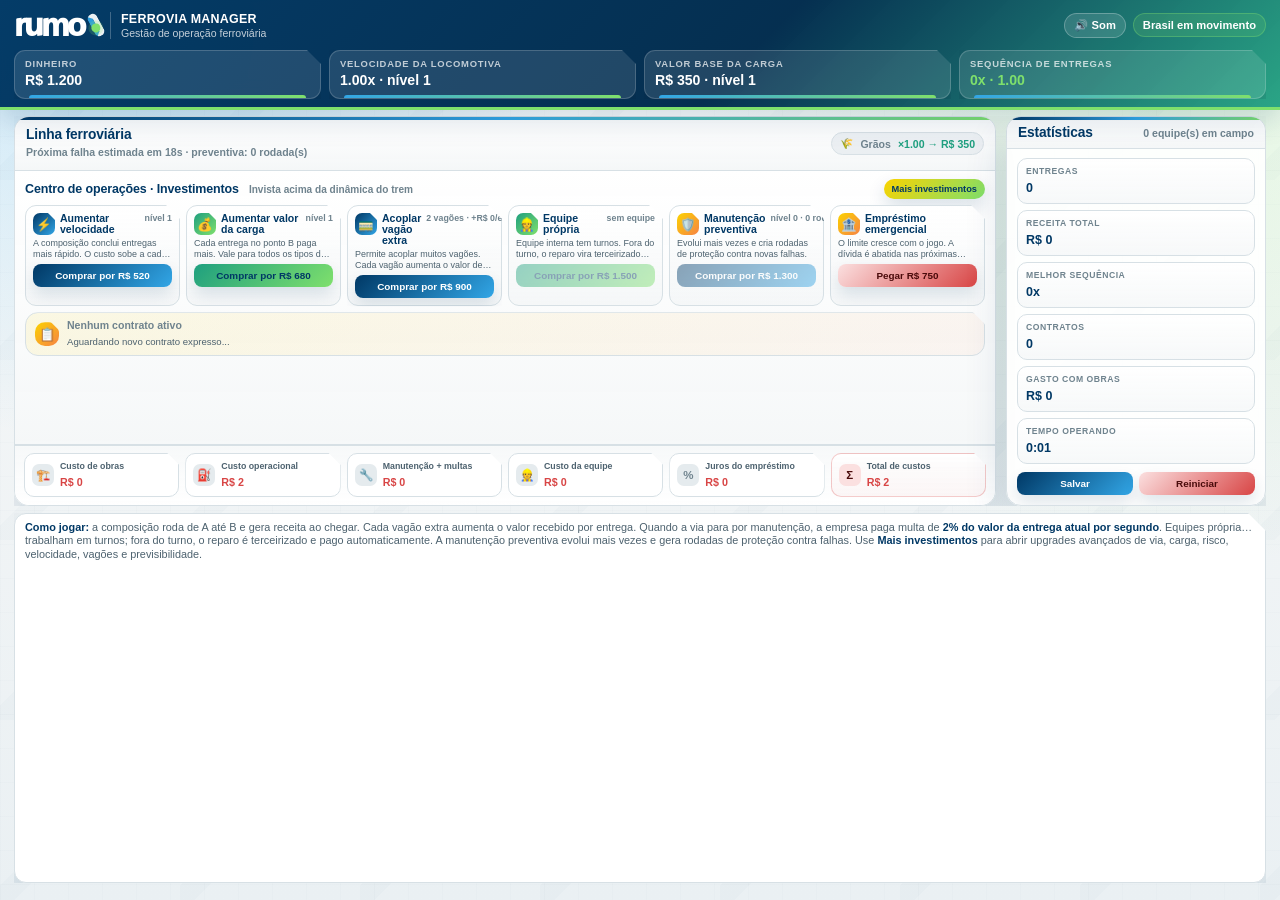
==== commit da087ef4: "add investimentos" ====
--- a/index.html
+++ b/index.html
@@ -80,6 +80,7 @@
           <div class="mini-heading">
             <strong>Centro de operações · Investimentos</strong>
             <span>Invista acima da dinâmica do trem</span>
+            <button class="advanced-invest-open" id="advancedInvestBtn" type="button">Mais investimentos</button>
           </div>
           <div class="section-body controls">
             <div class="upgrade">
@@ -208,9 +209,26 @@
     </section>
 
     <div class="help">
-      <strong>Como jogar:</strong> a composição roda de A até B e gera receita ao chegar. Cada vagão extra aumenta o valor recebido por entrega. Quando a via para por manutenção, a empresa paga multa de <strong>2% do valor da entrega atual por segundo</strong>. Equipes próprias trabalham em turnos; fora do turno, o reparo é terceirizado e pago automaticamente. A manutenção preventiva evolui mais vezes e gera rodadas de proteção contra falhas.
+      <strong>Como jogar:</strong> a composição roda de A até B e gera receita ao chegar. Cada vagão extra aumenta o valor recebido por entrega. Quando a via para por manutenção, a empresa paga multa de <strong>2% do valor da entrega atual por segundo</strong>. Equipes próprias trabalham em turnos; fora do turno, o reparo é terceirizado e pago automaticamente. A manutenção preventiva evolui mais vezes e gera rodadas de proteção contra falhas. Use <strong>Mais investimentos</strong> para abrir upgrades avançados de via, carga, risco, velocidade, vagões e previsibilidade.
     </div>
   </main>
+
+
+  <div class="investment-modal" id="investmentModal" hidden aria-hidden="true">
+    <div class="investment-modal__backdrop" data-close-investments></div>
+    <section class="investment-modal__panel" role="dialog" aria-modal="true" aria-labelledby="advancedInvestTitle">
+      <div class="investment-modal__header">
+        <div>
+          <h2 id="advancedInvestTitle">Investimentos avançados</h2>
+          <p>Upgrades estratégicos para reduzir corretiva, multas e riscos, além de aumentar valor, velocidade e capacidade.</p>
+        </div>
+        <button class="investment-modal__close" id="closeInvestmentsBtn" type="button" aria-label="Fechar investimentos">×</button>
+      </div>
+      <div class="investment-summary" id="investmentSummary">Nenhum investimento avançado comprado ainda.</div>
+      <div class="investment-tabs" id="investmentTabs" aria-label="Categorias de investimento"></div>
+      <div class="investment-list" id="investmentList" aria-live="polite"></div>
+    </section>
+  </div>
 
   <div class="toast-wrap" id="toastWrap" aria-live="polite"></div>
   <div id="log" hidden aria-hidden="true"></div>
--- a/assets/css/styles.css
+++ b/assets/css/styles.css
@@ -1403,3 +1403,262 @@
       }
     }
 
+
+
+/* ===== Investimentos avançados ===== */
+.advanced-invest-open {
+  margin-left: auto;
+  border: 0;
+  border-radius: 999px;
+  padding: 6px 10px;
+  font-family: var(--rumo-fonte);
+  font-weight: 900;
+  font-size: .72rem;
+  color: #003865;
+  cursor: pointer;
+  background: linear-gradient(135deg, var(--rumo-amarelo), var(--rumo-verde-claro));
+  box-shadow: 0 8px 18px rgba(0,56,101,.16);
+  white-space: nowrap;
+}
+
+.investment-modal[hidden] {
+  display: none !important;
+}
+
+.investment-modal {
+  position: fixed;
+  inset: 0;
+  z-index: 90;
+  display: grid;
+  place-items: center;
+  padding: 18px;
+}
+
+.investment-modal__backdrop {
+  position: absolute;
+  inset: 0;
+  background: rgba(0, 28, 50, .62);
+  backdrop-filter: blur(8px);
+}
+
+.investment-modal__panel {
+  position: relative;
+  width: min(1180px, 96vw);
+  height: min(760px, 92vh);
+  border-radius: 22px;
+  overflow: hidden;
+  background: #FFFFFF;
+  border: 1px solid rgba(215,224,229,.9);
+  box-shadow: 0 28px 80px rgba(0, 28, 50, .42);
+  display: grid;
+  grid-template-rows: auto auto auto minmax(0, 1fr);
+}
+
+.investment-modal__header {
+  display: flex;
+  align-items: flex-start;
+  justify-content: space-between;
+  gap: 16px;
+  padding: 16px 18px 12px;
+  background: linear-gradient(135deg, var(--rumo-azul), rgba(0,43,77,.96) 62%, var(--rumo-verde));
+  color: #FFFFFF;
+  border-bottom: 3px solid var(--rumo-verde-claro);
+}
+
+.investment-modal__header h2 {
+  margin: 0 0 4px;
+  font-size: 1.18rem;
+}
+
+.investment-modal__header p {
+  margin: 0;
+  color: rgba(255,255,255,.78);
+  font-size: .82rem;
+  line-height: 1.35;
+}
+
+.investment-modal__close {
+  width: 36px;
+  height: 36px;
+  border: 1px solid rgba(255,255,255,.28);
+  border-radius: 999px;
+  background: rgba(255,255,255,.12);
+  color: #FFFFFF;
+  font-size: 1.5rem;
+  line-height: 1;
+  cursor: pointer;
+}
+
+.investment-summary {
+  padding: 10px 14px;
+  border-bottom: 1px solid var(--rumo-cinza-200);
+  color: var(--rumo-texto);
+  background: linear-gradient(180deg, #FFFFFF, rgba(242,245,246,.8));
+  font-size: .82rem;
+  font-weight: 800;
+}
+
+.investment-tabs {
+  display: flex;
+  flex-wrap: wrap;
+  gap: 7px;
+  padding: 10px 14px;
+  border-bottom: 1px solid var(--rumo-cinza-200);
+  background: #FFFFFF;
+}
+
+.investment-tab {
+  border: 1px solid var(--rumo-cinza-200);
+  border-radius: 999px;
+  padding: 6px 10px;
+  background: #FFFFFF;
+  color: var(--rumo-azul);
+  font-family: var(--rumo-fonte);
+  font-weight: 900;
+  font-size: .72rem;
+  cursor: pointer;
+}
+
+.investment-tab.active {
+  background: linear-gradient(135deg, var(--rumo-azul), var(--rumo-azul-claro));
+  color: #FFFFFF;
+  border-color: transparent;
+}
+
+.investment-list {
+  min-height: 0;
+  overflow: auto;
+  padding: 14px;
+  display: grid;
+  grid-template-columns: repeat(3, minmax(230px, 1fr));
+  gap: 10px;
+  background:
+    radial-gradient(circle at 15% 5%, rgba(50,166,230,.13), transparent 24rem),
+    linear-gradient(180deg, var(--rumo-cinza-50), #FFFFFF);
+}
+
+.investment-card {
+  border: 1px solid var(--rumo-cinza-200);
+  border-radius: 16px;
+  padding: 11px;
+  background: rgba(255,255,255,.94);
+  display: grid;
+  grid-template-rows: auto 1fr auto;
+  gap: 8px;
+  min-height: 174px;
+  clip-path: polygon(0 0, calc(100% - 14px) 0, 100% 14px, 100% 100%, 0 100%);
+}
+
+.investment-card__head {
+  display: flex;
+  align-items: flex-start;
+  gap: 9px;
+}
+
+.investment-card__emoji {
+  width: 32px;
+  height: 32px;
+  border-radius: 10px;
+  display: grid;
+  place-items: center;
+  background: linear-gradient(135deg, rgba(50,166,230,.16), rgba(127,224,108,.18));
+  font-size: 1.05rem;
+  flex: none;
+}
+
+.investment-card h3 {
+  margin: 0;
+  font-size: .86rem;
+  color: var(--rumo-azul);
+  line-height: 1.15;
+}
+
+.investment-card .level {
+  margin-left: auto;
+  font-size: .68rem;
+  font-weight: 950;
+  color: var(--rumo-texto-claro);
+  white-space: nowrap;
+}
+
+.investment-card p {
+  margin: 0;
+  color: var(--rumo-texto);
+  line-height: 1.34;
+  font-size: .72rem;
+}
+
+.investment-card .effect {
+  margin-top: 5px;
+  color: var(--rumo-verde);
+  font-size: .68rem;
+  font-weight: 900;
+}
+
+.investment-card .action {
+  align-self: end;
+}
+
+.investment-card.maxed {
+  background: linear-gradient(180deg, #FFFFFF, rgba(127,224,108,.10));
+  border-color: rgba(30,159,127,.28);
+}
+
+@media (min-width: 981px) {
+  .advanced-invest-open {
+    padding: 5px 8px;
+    font-size: .58rem;
+  }
+
+  .investment-modal__panel {
+    width: min(1080px, 96vw);
+    height: min(690px, 92vh);
+  }
+
+  .investment-list {
+    grid-template-columns: repeat(4, minmax(190px, 1fr));
+    gap: 8px;
+    padding: 10px;
+  }
+
+  .investment-card {
+    min-height: 146px;
+    padding: 9px;
+    gap: 6px;
+  }
+
+  .investment-card__emoji {
+    width: 26px;
+    height: 26px;
+    border-radius: 8px;
+    font-size: .9rem;
+  }
+
+  .investment-card h3 {
+    font-size: .72rem;
+  }
+
+  .investment-card p {
+    font-size: .62rem;
+    line-height: 1.24;
+  }
+
+  .investment-card .effect {
+    font-size: .58rem;
+  }
+}
+
+@media (max-width: 760px) {
+  .investment-list {
+    grid-template-columns: 1fr;
+  }
+
+  .investment-modal {
+    padding: 8px;
+  }
+
+  .investment-modal__panel {
+    height: 94vh;
+  }
+}
+
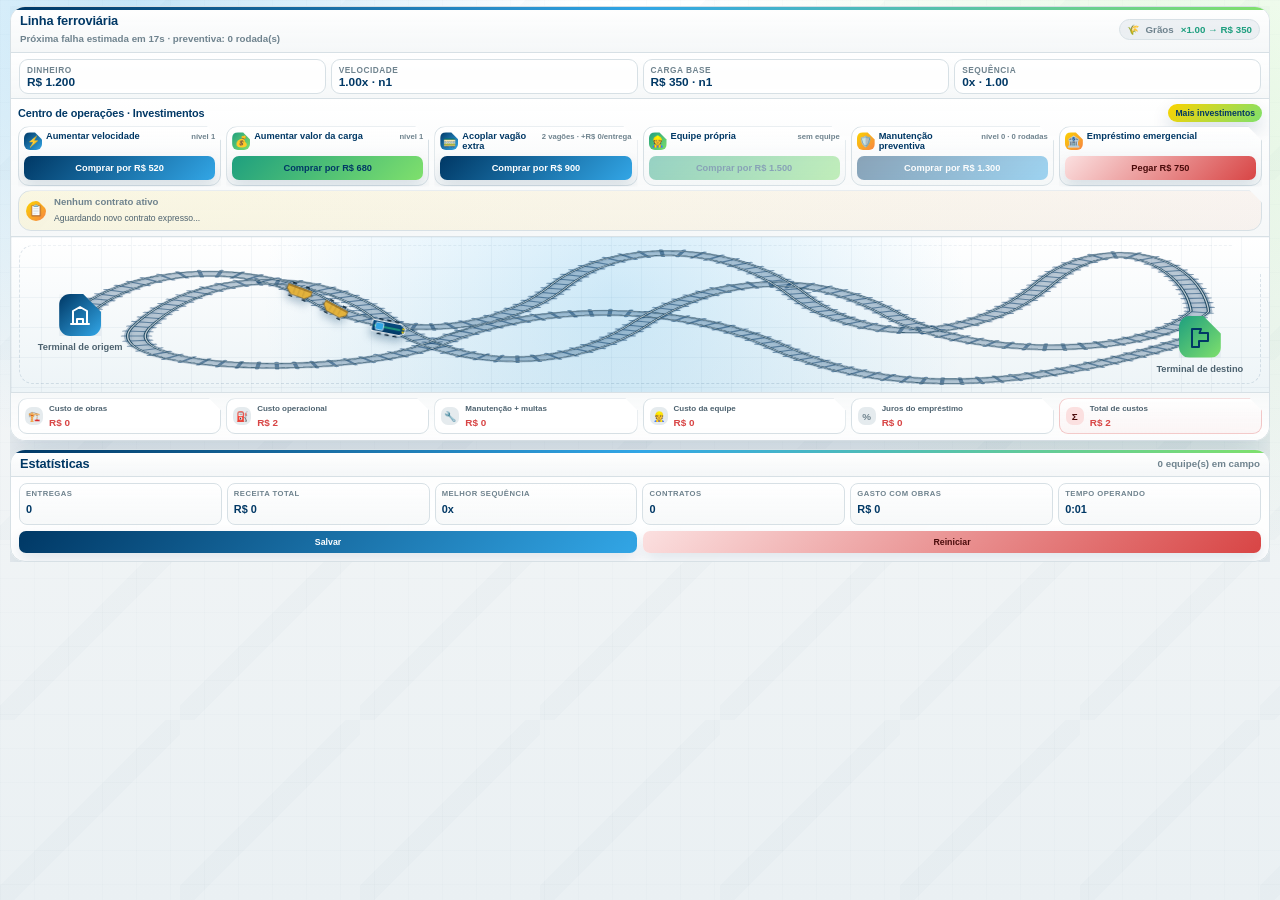
==== commit d0bf666f: "mudançs cards" ====
--- a/index.html
+++ b/index.html
@@ -76,6 +76,13 @@
           <span class="cargo-badge" id="cargoBadge"><span id="cargoEmoji">🌾</span> <b id="cargoName">Grãos</b> <span class="mult" id="cargoMult">×1.0</span></span>
         </div>
 
+        <div class="compact-hud" aria-label="Resumo compacto da operação">
+          <div class="compact-stat"><small>Dinheiro</small><strong id="moneyMini">R$ 0</strong></div>
+          <div class="compact-stat"><small>Velocidade</small><strong id="speedMini">0x</strong></div>
+          <div class="compact-stat"><small>Carga base</small><strong id="cargoMini">R$ 0</strong></div>
+          <div class="compact-stat"><small>Sequência</small><strong id="comboMini">0x</strong></div>
+        </div>
+
         <div class="investment-panel" aria-label="Centro de operações e investimentos">
           <div class="mini-heading">
             <strong>Centro de operações · Investimentos</strong>
--- a/assets/css/styles.css
+++ b/assets/css/styles.css
@@ -1662,3 +1662,477 @@
   }
 }
 
+
+
+/* ===== Correção crítica: manter a dinâmica do trem visível =====
+   A rail-card tem 4 blocos: cabeçalho, investimentos, ferrovia e custos.
+   O override anterior tinha só 3 linhas no desktop e fazia a ferrovia perder altura. */
+@media (min-width: 981px) {
+  .rail-card {
+    grid-template-rows: auto auto minmax(190px, 1fr) auto !important;
+  }
+
+  .investment-panel {
+    padding: 6px 8px !important;
+  }
+
+  .mini-heading {
+    margin-bottom: 4px !important;
+    gap: 7px !important;
+  }
+
+  .mini-heading strong {
+    font-size: .72rem !important;
+  }
+
+  .mini-heading span {
+    display: none !important;
+  }
+
+  .advanced-invest-open {
+    padding: 4px 7px !important;
+    font-size: .56rem !important;
+  }
+
+  .controls {
+    grid-template-columns: repeat(6, minmax(78px, 1fr)) !important;
+    gap: 5px !important;
+  }
+
+  .upgrade {
+    min-height: 64px !important;
+    padding: 6px !important;
+    display: grid !important;
+    grid-template-rows: auto auto !important;
+    gap: 4px !important;
+  }
+
+  .upgrade-head {
+    gap: 4px !important;
+    margin-bottom: 0 !important;
+  }
+
+  .upgrade-ico {
+    width: 20px !important;
+    height: 20px !important;
+    font-size: .72rem !important;
+  }
+
+  .upgrade h3 {
+    font-size: .61rem !important;
+    line-height: 1.02 !important;
+  }
+
+  .upgrade .lvl {
+    font-size: .5rem !important;
+  }
+
+  .upgrade p {
+    display: none !important;
+  }
+
+  .upgrade button.action {
+    align-self: end !important;
+    padding: 5px 6px !important;
+    min-height: 24px !important;
+    font-size: .58rem !important;
+    line-height: 1.05 !important;
+  }
+
+  .investment-panel .contract {
+    margin-top: 5px !important;
+    padding: 5px 8px !important;
+    min-height: 32px !important;
+  }
+
+  .investment-panel .contract .ct-ico {
+    width: 22px !important;
+    height: 22px !important;
+    font-size: .75rem !important;
+  }
+
+  .investment-panel .contract .ct-body strong {
+    font-size: .62rem !important;
+  }
+
+  .investment-panel .contract .ct-body span {
+    font-size: .56rem !important;
+  }
+
+  .investment-panel .contract .ct-timer {
+    padding: 2px 6px !important;
+    font-size: .56rem !important;
+  }
+
+  .rail-area {
+    display: block !important;
+    position: relative !important;
+    height: 100% !important;
+    min-height: 190px !important;
+    overflow: hidden !important;
+    background:
+      radial-gradient(circle at 48% 42%, rgba(50,166,230,.22), transparent 22rem),
+      linear-gradient(rgba(0,56,101,.045) 1px, transparent 1px),
+      linear-gradient(90deg, rgba(0,56,101,.045) 1px, transparent 1px),
+      linear-gradient(180deg, #FFFFFF, #EDF4F7) !important;
+    background-size: auto, 30px 30px, 30px 30px, auto !important;
+  }
+
+  svg.rail-svg {
+    display: block !important;
+    opacity: 1 !important;
+    visibility: visible !important;
+    z-index: 2 !important;
+  }
+
+  .ballast {
+    stroke: rgba(0, 56, 101, .26) !important;
+    stroke-width: 20 !important;
+  }
+
+  .tie {
+    stroke: rgba(0, 56, 101, .48) !important;
+    stroke-width: 3.4 !important;
+  }
+
+  .steel-rail {
+    stroke: #244E66 !important;
+    stroke-width: 2.8 !important;
+  }
+
+  .steel-rail.hl {
+    stroke: rgba(255,255,255,.72) !important;
+    stroke-width: 1.05 !important;
+  }
+
+  .train-layer {
+    display: block !important;
+    z-index: 12 !important;
+    --car-scale: .68 !important;
+  }
+
+  .landmark {
+    z-index: 6 !important;
+  }
+
+  .costs-panel {
+    padding: 6px 8px 7px !important;
+  }
+
+  .cost-card {
+    min-height: 40px !important;
+    padding: 5px 7px !important;
+  }
+
+  .help {
+    display: none !important;
+  }
+
+  main {
+    grid-template-rows: auto minmax(0, 1fr) !important;
+  }
+}
+
+@media (min-width: 981px) and (max-height: 760px) {
+  .rail-card {
+    grid-template-rows: auto auto minmax(175px, 1fr) auto !important;
+  }
+
+  .rail-area {
+    min-height: 175px !important;
+  }
+
+  .card-header {
+    padding-top: 6px !important;
+    padding-bottom: 6px !important;
+  }
+}
+
+
+
+/* ===== Layout focado no jogo: sem painel superior e estatísticas embaixo ===== */
+@media (min-width: 981px) {
+  header {
+    display: none !important;
+  }
+
+  body {
+    grid-template-rows: 1fr !important;
+    height: 100vh !important;
+    overflow: hidden !important;
+  }
+
+  main {
+    grid-template-rows: auto minmax(0, 1fr) !important;
+    padding: 6px 10px 8px !important;
+    gap: 6px !important;
+  }
+
+  .event-banner {
+    padding: 6px 10px !important;
+    min-height: 36px !important;
+  }
+
+  .layout {
+    grid-template-columns: 1fr !important;
+    grid-template-rows: minmax(0, 1fr) auto !important;
+    gap: 8px !important;
+    overflow: hidden !important;
+  }
+
+  .rail-card {
+    min-height: 0 !important;
+    height: 100% !important;
+    grid-template-rows: auto auto auto minmax(155px, 1fr) auto !important;
+  }
+
+  .rail-card__header {
+    min-height: 40px !important;
+  }
+
+  .card-header {
+    padding: 6px 9px !important;
+  }
+
+  .card-header h2 {
+    font-size: .8rem !important;
+  }
+
+  .card-header span {
+    font-size: .61rem !important;
+  }
+
+  .cargo-badge {
+    padding: 4px 7px !important;
+    font-size: .6rem !important;
+  }
+
+  .compact-hud {
+    display: grid;
+    grid-template-columns: repeat(4, minmax(0, 1fr));
+    gap: 5px;
+    padding: 6px 8px 4px;
+    border-bottom: 1px solid var(--rumo-cinza-200);
+    background: linear-gradient(180deg, #FFFFFF, rgba(242,245,246,.72));
+  }
+
+  .compact-stat {
+    padding: 5px 7px;
+    border: 1px solid var(--rumo-cinza-200);
+    border-radius: 9px;
+    background: rgba(255,255,255,.9);
+  }
+
+  .compact-stat small {
+    display: block;
+    font-size: .52rem;
+    text-transform: uppercase;
+    letter-spacing: .06em;
+    color: var(--rumo-texto-claro);
+    margin-bottom: 1px;
+    font-weight: 900;
+  }
+
+  .compact-stat strong {
+    display: block;
+    color: var(--rumo-azul);
+    font-size: .74rem;
+    line-height: 1.05;
+  }
+
+  .investment-panel {
+    padding: 5px 7px !important;
+  }
+
+  .mini-heading {
+    margin-bottom: 4px !important;
+    gap: 6px !important;
+  }
+
+  .mini-heading strong {
+    font-size: .68rem !important;
+  }
+
+  .mini-heading span {
+    display: none !important;
+  }
+
+  .advanced-invest-open {
+    padding: 4px 7px !important;
+    font-size: .54rem !important;
+    margin-left: auto !important;
+  }
+
+  .controls {
+    grid-template-columns: repeat(6, minmax(72px, 1fr)) !important;
+    gap: 5px !important;
+  }
+
+  .upgrade {
+    min-height: 60px !important;
+    padding: 5px !important;
+    gap: 3px !important;
+  }
+
+  .upgrade-head {
+    gap: 4px !important;
+    margin-bottom: 0 !important;
+  }
+
+  .upgrade-ico {
+    width: 18px !important;
+    height: 18px !important;
+    border-radius: 6px !important;
+    font-size: .66rem !important;
+  }
+
+  .upgrade h3 {
+    font-size: .58rem !important;
+    line-height: 1.02 !important;
+  }
+
+  .upgrade .lvl {
+    font-size: .48rem !important;
+  }
+
+  .upgrade p {
+    display: none !important;
+  }
+
+  button.action {
+    padding: 4px 6px !important;
+    font-size: .55rem !important;
+    border-radius: 7px !important;
+    min-height: 22px !important;
+  }
+
+  .investment-panel .contract {
+    margin-top: 4px !important;
+    padding: 5px 7px !important;
+    min-height: 30px !important;
+  }
+
+  .investment-panel .contract .ct-ico {
+    width: 20px !important;
+    height: 20px !important;
+    font-size: .7rem !important;
+  }
+
+  .investment-panel .contract .ct-body strong {
+    font-size: .6rem !important;
+  }
+
+  .investment-panel .contract .ct-body span {
+    font-size: .54rem !important;
+  }
+
+  .investment-panel .contract .ct-timer {
+    padding: 2px 5px !important;
+    font-size: .54rem !important;
+  }
+
+  .rail-area {
+    min-height: 155px !important;
+  }
+
+  .train-layer {
+    --car-scale: .62 !important;
+  }
+
+  .costs-panel {
+    grid-template-columns: repeat(6, minmax(78px, 1fr)) !important;
+    gap: 5px !important;
+    padding: 5px 7px 6px !important;
+  }
+
+  .cost-card {
+    min-height: 36px !important;
+    padding: 4px 6px !important;
+    border-radius: 9px !important;
+  }
+
+  .cost-card .cost-ico {
+    width: 18px !important;
+    height: 18px !important;
+    font-size: .62rem !important;
+  }
+
+  .cost-card small {
+    font-size: .5rem !important;
+  }
+
+  .cost-card strong {
+    font-size: .62rem !important;
+  }
+
+  .side-content {
+    min-height: 0 !important;
+    height: auto !important;
+    display: block !important;
+  }
+
+  .side-content .card {
+    width: 100% !important;
+  }
+
+  .side-content .card-header {
+    padding-bottom: 5px !important;
+  }
+
+  .side-content .section-body {
+    padding: 6px 8px 8px !important;
+  }
+
+  .stats-grid {
+    display: grid !important;
+    grid-template-columns: repeat(6, minmax(0, 1fr)) !important;
+    gap: 5px !important;
+  }
+
+  .stat-cell {
+    padding: 5px 6px !important;
+    min-height: 42px !important;
+    border-radius: 8px !important;
+  }
+
+  .stat-cell small {
+    font-size: .48rem !important;
+    margin-bottom: 1px !important;
+  }
+
+  .stat-cell strong {
+    font-size: .68rem !important;
+  }
+
+  .compact-actions {
+    margin-top: 6px !important;
+    display: flex !important;
+    justify-content: flex-end !important;
+    gap: 6px !important;
+  }
+
+  .compact-actions .action {
+    min-width: 100px !important;
+  }
+
+  .help {
+    display: none !important;
+  }
+}
+
+@media (min-width: 981px) and (max-width: 1180px) {
+  .stats-grid {
+    grid-template-columns: repeat(3, minmax(0, 1fr)) !important;
+  }
+}
+
+@media (min-width: 981px) and (max-height: 760px) {
+  .rail-card {
+    grid-template-rows: auto auto auto minmax(138px, 1fr) auto !important;
+  }
+
+  .rail-area {
+    min-height: 138px !important;
+  }
+}
+
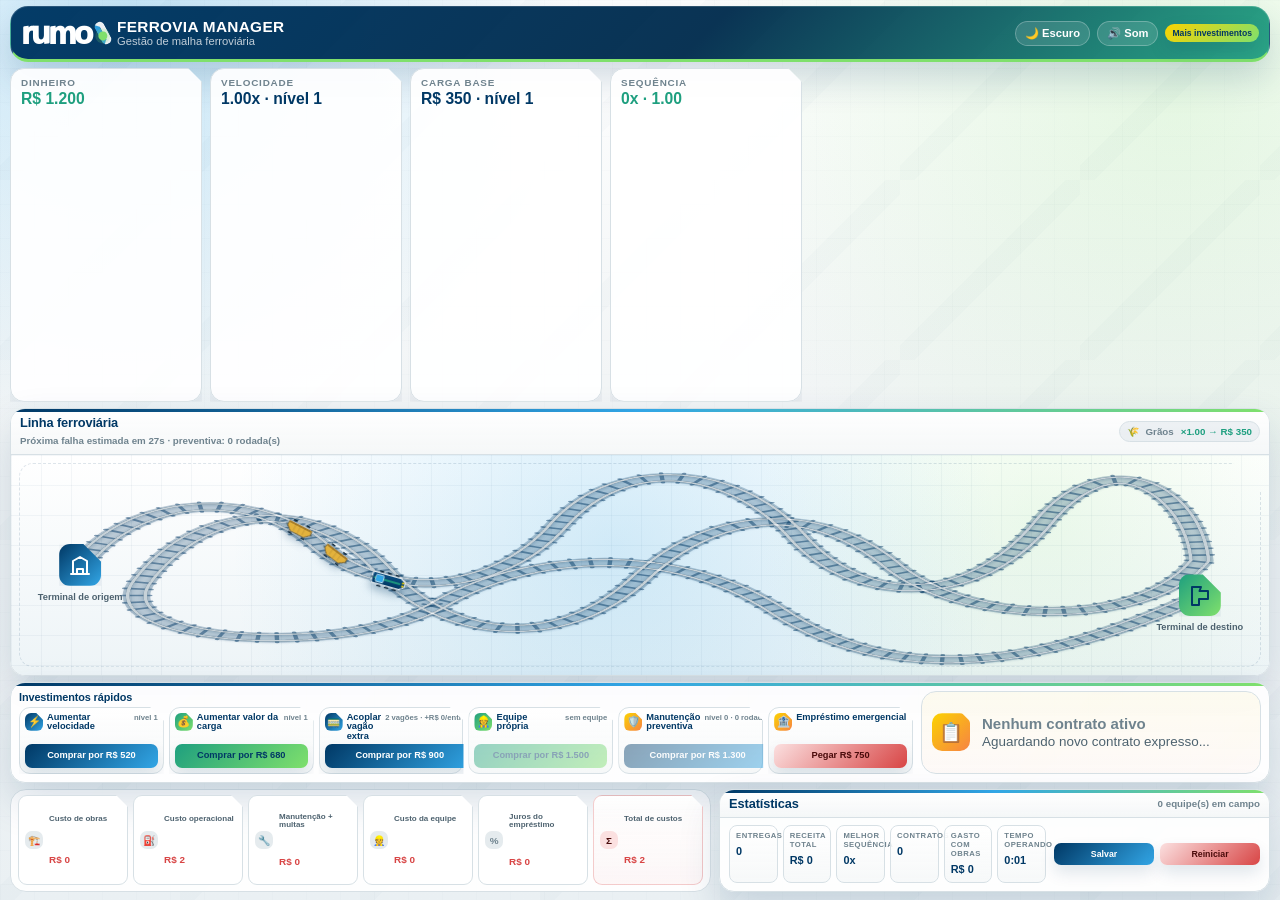
==== commit c7e2eece: "mudanças automaticas d elayout" ====
--- a/index.html
+++ b/index.html
@@ -14,147 +14,56 @@
   <link rel="stylesheet" href="assets/css/styles.css" />
 </head>
 <body>
-  <header>
-    <div class="header-shell">
-      <div class="brand-top">
-        <div class="brand-lockup">
-          <a class="rumo-logo" href="./" aria-label="Rumo - início">rumo<span aria-hidden="true"></span></a>
-          <div class="brand-title">
-            <strong>Ferrovia Manager</strong>
-            <span>Gestão de operação ferroviária</span>
-          </div>
-        </div>
-        <div class="header-actions">
-          <button class="icon-toggle" id="soundToggle" aria-pressed="true" title="Ligar/desligar sons">🔊 Som</button>
-          <div class="brand-chip">Brasil em movimento</div>
-        </div>
-      </div>
-
-      <div class="hud" aria-label="Painel superior do jogo">
-        <div class="stat">
-          <small>Dinheiro</small>
-          <strong id="money">R$ 0</strong>
-        </div>
-        <div class="stat">
-          <small>Velocidade da locomotiva</small>
-          <strong id="speedInfo">0x</strong>
-        </div>
-        <div class="stat">
-          <small>Valor base da carga</small>
-          <strong id="cargoInfo">R$ 0</strong>
-        </div>
-        <div class="stat combo">
-          <small>Sequência de entregas</small>
-          <strong id="comboInfo">0x · 1.00</strong>
-        </div>
-      </div>
-    </div>
-  </header>
-
-  <main>
+  <main class="game-shell">
     <div class="sr-status" hidden aria-hidden="true">
       <span class="dot" id="statusDot"></span>
       <span id="statusText">Linha operacional</span>
     </div>
 
-    <div class="event-banner" id="eventBanner" aria-live="polite">
-      <span class="ev-emoji" id="evEmoji">🌧️</span>
-      <div class="ev-body">
-        <strong id="evTitle">Evento</strong>
-        <span id="evDesc">Descrição</span>
-      </div>
-      <span class="ev-timer" id="evTimer">0s</span>
-    </div>
-
-    <section class="layout">
-      <article class="card rail-card">
-        <div class="card-header rail-card__header">
-          <div>
-            <h2>Linha ferroviária</h2>
-            <span id="nextBreakInfo">Próxima falha em breve...</span>
-          </div>
-          <span class="cargo-badge" id="cargoBadge"><span id="cargoEmoji">🌾</span> <b id="cargoName">Grãos</b> <span class="mult" id="cargoMult">×1.0</span></span>
-        </div>
-
-        <div class="compact-hud" aria-label="Resumo compacto da operação">
-          <div class="compact-stat"><small>Dinheiro</small><strong id="moneyMini">R$ 0</strong></div>
-          <div class="compact-stat"><small>Velocidade</small><strong id="speedMini">0x</strong></div>
-          <div class="compact-stat"><small>Carga base</small><strong id="cargoMini">R$ 0</strong></div>
-          <div class="compact-stat"><small>Sequência</small><strong id="comboMini">0x</strong></div>
-        </div>
-
-        <div class="investment-panel" aria-label="Centro de operações e investimentos">
-          <div class="mini-heading">
-            <strong>Centro de operações · Investimentos</strong>
-            <span>Invista acima da dinâmica do trem</span>
-            <button class="advanced-invest-open" id="advancedInvestBtn" type="button">Mais investimentos</button>
-          </div>
-          <div class="section-body controls">
-            <div class="upgrade">
-              <div class="upgrade-head">
-                <span class="upgrade-ico">⚡</span>
-                <h3>Aumentar velocidade</h3>
-                <span class="lvl" id="speedLvl">nível 1</span>
-              </div>
-              <p>A composição conclui entregas mais rápido. O custo sobe a cada compra.</p>
-              <button class="action" id="speedUpgrade">Comprar</button>
-            </div>
-            <div class="upgrade">
-              <div class="upgrade-head">
-                <span class="upgrade-ico green">💰</span>
-                <h3>Aumentar valor da carga</h3>
-                <span class="lvl" id="cargoLvl">nível 1</span>
-              </div>
-              <p>Cada entrega no ponto B paga mais. Vale para todos os tipos de carga.</p>
-              <button class="action secondary" id="cargoUpgrade">Comprar</button>
-            </div>
-            <div class="upgrade">
-              <div class="upgrade-head">
-                <span class="upgrade-ico">🚃</span>
-                <h3>Acoplar vagão extra</h3>
-                <span class="lvl" id="wagonLvl">2 vagões</span>
-              </div>
-              <p>Permite acoplar muitos vagões. Cada vagão aumenta o valor de cada entrega.</p>
-              <button class="action" id="wagonUpgrade">Comprar</button>
-            </div>
-            <div class="upgrade">
-              <div class="upgrade-head">
-                <span class="upgrade-ico green">👷</span>
-                <h3>Equipe própria</h3>
-                <span class="lvl" id="crewLvl">sem equipe</span>
-              </div>
-              <p>Equipe interna tem turnos. Fora do turno, o reparo vira terceirizado pago.</p>
-              <button class="action secondary" id="crewUpgrade">Comprar</button>
-            </div>
-            <div class="upgrade">
-              <div class="upgrade-head">
-                <span class="upgrade-ico amber">🛡️</span>
-                <h3>Manutenção preventiva</h3>
-                <span class="lvl" id="preventLvl">nível 0</span>
-              </div>
-              <p>Evolui mais vezes e cria rodadas de proteção contra novas falhas.</p>
-              <button class="action" id="preventUpgrade">Comprar</button>
-            </div>
-            <div class="upgrade">
-              <div class="upgrade-head">
-                <span class="upgrade-ico amber">🏦</span>
-                <h3>Empréstimo emergencial</h3>
-              </div>
-              <p>O limite cresce com o jogo. A dívida é abatida nas próximas entregas.</p>
-              <button class="action danger" id="loanButton">Pegar empréstimo</button>
-            </div>
-          </div>
-          <div class="contract idle" id="contractBox">
-            <span class="ct-ico">📋</span>
-            <div class="ct-body">
-              <strong id="ctTitle">Nenhum contrato ativo</strong>
-              <span id="ctDesc">Aguardando novo contrato expresso...</span>
-            </div>
-            <span class="ct-timer" id="ctTimer" style="display:none">0s</span>
-          </div>
-        </div>
-
-        <div class="rail-area" id="railArea">
+    <section class="game-topbar" aria-label="Barra principal do jogo">
+      <a class="rumo-logo" href="./" aria-label="Rumo - início">rumo<span aria-hidden="true"></span></a>
+      <div class="game-title">
+        <strong>Ferrovia Manager</strong>
+        <small>Gestão de malha ferroviária</small>
+      </div>
+      <div class="topbar-actions">
+        <button class="icon-toggle" id="themeToggle" type="button" title="Alternar tema">🌙 Escuro</button>
+        <button class="icon-toggle" id="soundToggle" aria-pressed="true" title="Ligar/desligar sons">🔊 Som</button>
+        <button class="advanced-invest-open" id="advancedInvestBtn" type="button">Mais investimentos</button>
+      </div>
+    </section>
+
+    <section class="command-strip" aria-label="Resumo e eventos da operação">
+      <div class="kpi-row" aria-label="Indicadores principais">
+        <div class="kpi-card money"><small>Dinheiro</small><strong id="money">R$ 0</strong></div>
+        <div class="kpi-card"><small>Velocidade</small><strong id="speedInfo">0x</strong></div>
+        <div class="kpi-card"><small>Carga base</small><strong id="cargoInfo">R$ 0</strong></div>
+        <div class="kpi-card combo"><small>Sequência</small><strong id="comboInfo">0x · 1.00</strong></div>
+      </div>
+
+      <div class="event-banner" id="eventBanner" aria-live="polite">
+        <span class="ev-emoji" id="evEmoji">🌧️</span>
+        <div class="ev-body">
+          <strong id="evTitle">Evento</strong>
+          <span id="evDesc">Descrição</span>
+        </div>
+        <span class="ev-timer" id="evTimer">0s</span>
+      </div>
+    </section>
+
+    <section class="card playfield-card" aria-label="Dinâmica principal do trem">
+      <div class="card-header playfield-header">
+        <div>
+          <h2>Linha ferroviária</h2>
+          <span id="nextBreakInfo">Próxima falha em breve...</span>
+        </div>
+        <span class="cargo-badge" id="cargoBadge">
+          <span id="cargoEmoji">🌾</span>
+          <b id="cargoName">Grãos</b>
+          <span class="mult" id="cargoMult">×1.0</span>
+        </span>
+      </div>
+      <div class="rail-area" id="railArea">
           <svg class="rail-svg" viewBox="0 0 1000 500" preserveAspectRatio="none" aria-hidden="true">
             <path class="ballast" id="railBase" d="M55,250 C100,85 195,80 245,205 S385,320 435,160 S575,25 625,185 S765,345 820,155 S940,85 945,240 C900,395 760,390 700,250 S560,120 500,280 S350,430 295,260 S150,115 105,285 C65,425 265,465 340,340 S530,205 610,355 S800,510 945,320" fill="none" />
             <g id="trackDecor"></g>
@@ -181,45 +90,119 @@
           <div class="train-layer" id="trainLayer" aria-label="Composição: locomotiva puxando vagões em vista superior"></div>
         </div>
 
-        <div class="costs-panel" aria-label="Cards de custos da operação">
-          <div class="cost-card"><span class="cost-ico">🏗️</span><small>Custo de obras</small><strong id="costWorks">R$ 0</strong></div>
-          <div class="cost-card"><span class="cost-ico">⛽</span><small>Custo operacional</small><strong id="costOperational">R$ 0</strong></div>
-          <div class="cost-card"><span class="cost-ico">🔧</span><small>Manutenção + multas</small><strong id="costMaintenance">R$ 0</strong></div>
-          <div class="cost-card"><span class="cost-ico">👷</span><small>Custo da equipe</small><strong id="costCrew">R$ 0</strong></div>
-          <div class="cost-card"><span class="cost-ico">%</span><small>Juros do empréstimo</small><strong id="costLoan">R$ 0</strong></div>
-          <div class="cost-card total"><span class="cost-ico">Σ</span><small>Total de custos</small><strong id="costTotal">R$ 0</strong></div>
+    </section>
+
+    <section class="operations-dock card" aria-label="Investimentos e contrato">
+      <div class="investment-panel" aria-label="Centro de operações e investimentos">
+        <div class="mini-heading">
+          <strong>Investimentos rápidos</strong>
+          <span>Compre sem sair da tela do trem</span>
+        </div>
+
+        <div class="section-body controls">
+          <div class="upgrade">
+            <div class="upgrade-head">
+              <span class="upgrade-ico">⚡</span>
+              <h3>Aumentar velocidade</h3>
+              <span class="lvl" id="speedLvl">nível 1</span>
+            </div>
+            <p>Conclui entregas mais rápido.</p>
+            <button class="action" id="speedUpgrade">Comprar</button>
+          </div>
+
+          <div class="upgrade">
+            <div class="upgrade-head">
+              <span class="upgrade-ico green">💰</span>
+              <h3>Aumentar valor da carga</h3>
+              <span class="lvl" id="cargoLvl">nível 1</span>
+            </div>
+            <p>Aumenta o valor de cada entrega.</p>
+            <button class="action secondary" id="cargoUpgrade">Comprar</button>
+          </div>
+
+          <div class="upgrade">
+            <div class="upgrade-head">
+              <span class="upgrade-ico">🚃</span>
+              <h3>Acoplar vagão extra</h3>
+              <span class="lvl" id="wagonLvl">2 vagões</span>
+            </div>
+            <p>Mais vagões, mais receita.</p>
+            <button class="action" id="wagonUpgrade">Comprar</button>
+          </div>
+
+          <div class="upgrade">
+            <div class="upgrade-head">
+              <span class="upgrade-ico green">👷</span>
+              <h3>Equipe própria</h3>
+              <span class="lvl" id="crewLvl">sem equipe</span>
+            </div>
+            <p>Repara durante o turno.</p>
+            <button class="action secondary" id="crewUpgrade">Comprar</button>
+          </div>
+
+          <div class="upgrade">
+            <div class="upgrade-head">
+              <span class="upgrade-ico amber">🛡️</span>
+              <h3>Manutenção preventiva</h3>
+              <span class="lvl" id="preventLvl">nível 0</span>
+            </div>
+            <p>Evita falhas futuras.</p>
+            <button class="action" id="preventUpgrade">Comprar</button>
+          </div>
+
+          <div class="upgrade">
+            <div class="upgrade-head">
+              <span class="upgrade-ico amber">🏦</span>
+              <h3>Empréstimo emergencial</h3>
+            </div>
+            <p>Caixa imediato com dívida.</p>
+            <button class="action danger" id="loanButton">Pegar empréstimo</button>
+          </div>
+        </div>
+      </div>
+
+      <div class="contract idle" id="contractBox">
+        <span class="ct-ico">📋</span>
+        <div class="ct-body">
+          <strong id="ctTitle">Nenhum contrato ativo</strong>
+          <span id="ctDesc">Aguardando novo contrato expresso...</span>
+        </div>
+        <span class="ct-timer" id="ctTimer" style="display:none">0s</span>
+      </div>
+    </section>
+
+    <section class="dashboard-bottom" aria-label="Custos e estatísticas">
+      <div class="costs-panel" aria-label="Cards de custos da operação">
+        <div class="cost-card"><span class="cost-ico">🏗️</span><small>Custo de obras</small><strong id="costWorks">R$ 0</strong></div>
+        <div class="cost-card"><span class="cost-ico">⛽</span><small>Custo operacional</small><strong id="costOperational">R$ 0</strong></div>
+        <div class="cost-card"><span class="cost-ico">🔧</span><small>Manutenção + multas</small><strong id="costMaintenance">R$ 0</strong></div>
+        <div class="cost-card"><span class="cost-ico">👷</span><small>Custo da equipe</small><strong id="costCrew">R$ 0</strong></div>
+        <div class="cost-card"><span class="cost-ico">%</span><small>Juros do empréstimo</small><strong id="costLoan">R$ 0</strong></div>
+        <div class="cost-card total"><span class="cost-ico">Σ</span><small>Total de custos</small><strong id="costTotal">R$ 0</strong></div>
+      </div>
+
+      <article class="card stats-card">
+        <div class="card-header">
+          <h2>Estatísticas</h2>
+          <span id="repairsInfo">0 equipe(s) em campo</span>
+        </div>
+        <div class="section-body stats-body">
+          <div class="stats-grid">
+            <div class="stat-cell"><small>Entregas</small><strong id="stDeliveries">0</strong></div>
+            <div class="stat-cell"><small>Receita total</small><strong id="stEarned">R$ 0</strong></div>
+            <div class="stat-cell"><small>Melhor sequência</small><strong id="stBestCombo">0x</strong></div>
+            <div class="stat-cell"><small>Contratos</small><strong id="stContracts">0</strong></div>
+            <div class="stat-cell"><small>Gasto com obras</small><strong id="stWorks">R$ 0</strong></div>
+            <div class="stat-cell"><small>Tempo operando</small><strong id="stUptime">0:00</strong></div>
+          </div>
+          <div class="footer-actions compact-actions">
+            <button class="action" id="saveButton">Salvar</button>
+            <button class="action danger" id="resetButton">Reiniciar</button>
+          </div>
         </div>
       </article>
-
-      <aside class="side-content">
-        <article class="card">
-          <div class="card-header">
-            <h2>Estatísticas</h2>
-            <span id="repairsInfo">0 equipe(s) em campo</span>
-          </div>
-          <div class="section-body">
-            <div class="stats-grid">
-              <div class="stat-cell"><small>Entregas</small><strong id="stDeliveries">0</strong></div>
-              <div class="stat-cell"><small>Receita total</small><strong id="stEarned">R$ 0</strong></div>
-              <div class="stat-cell"><small>Melhor sequência</small><strong id="stBestCombo">0x</strong></div>
-              <div class="stat-cell"><small>Contratos</small><strong id="stContracts">0</strong></div>
-              <div class="stat-cell"><small>Gasto com obras</small><strong id="stWorks">R$ 0</strong></div>
-              <div class="stat-cell"><small>Tempo operando</small><strong id="stUptime">0:00</strong></div>
-            </div>
-            <div class="footer-actions compact-actions">
-              <button class="action" id="saveButton">Salvar</button>
-              <button class="action danger" id="resetButton">Reiniciar</button>
-            </div>
-          </div>
-        </article>
-      </aside>
-    </section>
-
-    <div class="help">
-      <strong>Como jogar:</strong> a composição roda de A até B e gera receita ao chegar. Cada vagão extra aumenta o valor recebido por entrega. Quando a via para por manutenção, a empresa paga multa de <strong>2% do valor da entrega atual por segundo</strong>. Equipes próprias trabalham em turnos; fora do turno, o reparo é terceirizado e pago automaticamente. A manutenção preventiva evolui mais vezes e gera rodadas de proteção contra falhas. Use <strong>Mais investimentos</strong> para abrir upgrades avançados de via, carga, risco, velocidade, vagões e previsibilidade.
-    </div>
+    </section>
   </main>
-
 
   <div class="investment-modal" id="investmentModal" hidden aria-hidden="true">
     <div class="investment-modal__backdrop" data-close-investments></div>
--- a/assets/css/styles.css
+++ b/assets/css/styles.css
@@ -2136,3 +2136,525 @@
   }
 }
 
+
+
+/* ==========================================================================
+   Cockpit UX v2 — foco total na dinâmica do trem + tema escuro
+   ========================================================================== */
+html {
+  color-scheme: light;
+}
+
+html[data-theme="dark"] {
+  color-scheme: dark;
+}
+
+body {
+  min-height: 100vh;
+}
+
+.game-shell {
+  width: 100%;
+  height: 100vh;
+  min-height: 0;
+  padding: 10px;
+  display: grid;
+  grid-template-rows: auto auto minmax(260px, 1fr) auto auto;
+  gap: 8px;
+  overflow: hidden;
+}
+
+.game-topbar {
+  display: grid;
+  grid-template-columns: auto minmax(160px, 1fr) auto;
+  align-items: center;
+  gap: 12px;
+  padding: 8px 10px;
+  border-radius: 18px;
+  background: linear-gradient(135deg, rgba(0,56,101,.98), rgba(0,43,77,.96) 55%, rgba(30,159,127,.94));
+  border: 1px solid rgba(255,255,255,.14);
+  border-bottom: 3px solid var(--rumo-verde-claro);
+  box-shadow: 0 16px 36px rgba(0,56,101,.18);
+}
+
+.game-title {
+  min-width: 0;
+  color: #FFFFFF;
+  display: grid;
+  gap: 1px;
+}
+
+.game-title strong {
+  font-size: .96rem;
+  line-height: 1;
+  text-transform: uppercase;
+  letter-spacing: .02em;
+}
+
+.game-title small {
+  font-size: .7rem;
+  opacity: .75;
+  white-space: nowrap;
+  overflow: hidden;
+  text-overflow: ellipsis;
+}
+
+.topbar-actions {
+  display: flex;
+  align-items: center;
+  gap: 7px;
+}
+
+.command-strip {
+  display: grid;
+  grid-template-columns: minmax(0, 1fr) minmax(300px, 460px);
+  gap: 8px;
+  min-height: 0;
+}
+
+.kpi-row {
+  display: grid;
+  grid-template-columns: repeat(4, minmax(0, 1fr));
+  gap: 8px;
+}
+
+.kpi-card {
+  padding: 8px 10px;
+  border-radius: 14px;
+  background: rgba(255,255,255,.92);
+  border: 1px solid var(--rumo-cinza-200);
+  box-shadow: 0 10px 28px rgba(0,56,101,.10);
+  clip-path: polygon(0 0, calc(100% - 14px) 0, 100% 14px, 100% 100%, 0 100%);
+}
+
+.kpi-card small {
+  display: block;
+  margin-bottom: 2px;
+  color: var(--rumo-texto-claro);
+  font-weight: 900;
+  text-transform: uppercase;
+  letter-spacing: .08em;
+  font-size: .62rem;
+}
+
+.kpi-card strong {
+  display: block;
+  color: var(--rumo-azul);
+  font-size: .98rem;
+  line-height: 1.1;
+  font-variant-numeric: tabular-nums;
+}
+
+.kpi-card.money strong,
+.kpi-card.combo strong {
+  color: var(--rumo-verde);
+}
+
+.playfield-card {
+  min-height: 0;
+  display: grid;
+  grid-template-rows: auto minmax(0, 1fr);
+  overflow: hidden;
+}
+
+.playfield-header {
+  min-height: 0;
+  padding: 8px 11px;
+}
+
+.playfield-header h2 {
+  font-size: .92rem;
+}
+
+.playfield-header span {
+  font-size: .72rem;
+}
+
+.playfield-card .rail-area {
+  height: 100% !important;
+  min-height: 220px !important;
+  background:
+    radial-gradient(circle at 48% 42%, rgba(50,166,230,.20), transparent 24rem),
+    radial-gradient(circle at 82% 30%, rgba(127,224,108,.13), transparent 18rem),
+    linear-gradient(rgba(0,56,101,.045) 1px, transparent 1px),
+    linear-gradient(90deg, rgba(0,56,101,.045) 1px, transparent 1px),
+    linear-gradient(180deg, #FFFFFF, #EDF4F7) !important;
+  background-size: auto, auto, 30px 30px, 30px 30px, auto !important;
+}
+
+.playfield-card svg.rail-svg {
+  z-index: 2;
+}
+
+.playfield-card .ballast {
+  stroke: rgba(0,56,101,.25) !important;
+  stroke-width: 22 !important;
+}
+
+.playfield-card .tie {
+  stroke: rgba(0,56,101,.48) !important;
+  stroke-width: 3.5 !important;
+}
+
+.playfield-card .steel-rail {
+  stroke: #244E66 !important;
+  stroke-width: 2.9 !important;
+}
+
+.playfield-card .steel-rail.hl {
+  stroke: rgba(255,255,255,.75) !important;
+}
+
+.playfield-card .train-layer {
+  z-index: 12;
+  --car-scale: .74;
+}
+
+.operations-dock {
+  min-height: 0;
+  display: grid;
+  grid-template-columns: minmax(0, 1fr) minmax(240px, 340px);
+  gap: 8px;
+  padding: 8px;
+  overflow: hidden;
+}
+
+.operations-dock .investment-panel {
+  padding: 0 !important;
+  border: 0 !important;
+  background: transparent !important;
+}
+
+.operations-dock .mini-heading {
+  margin-bottom: 6px;
+}
+
+.operations-dock .mini-heading strong {
+  font-size: .78rem;
+}
+
+.operations-dock .mini-heading span {
+  font-size: .64rem;
+}
+
+.operations-dock .controls {
+  grid-template-columns: repeat(6, minmax(82px, 1fr));
+  gap: 6px;
+}
+
+.operations-dock .upgrade {
+  min-height: 72px;
+  padding: 7px;
+}
+
+.operations-dock .upgrade-head {
+  gap: 5px;
+  margin-bottom: 4px;
+}
+
+.operations-dock .upgrade-ico {
+  width: 22px;
+  height: 22px;
+  font-size: .78rem;
+}
+
+.operations-dock .upgrade h3 {
+  font-size: .64rem;
+  line-height: 1.05;
+}
+
+.operations-dock .upgrade .lvl {
+  font-size: .52rem;
+}
+
+.operations-dock .upgrade p {
+  display: none;
+}
+
+.operations-dock button.action {
+  padding: 5px 6px;
+  min-height: 24px;
+  font-size: .58rem;
+}
+
+.operations-dock .contract {
+  margin: 0;
+  border: 1px solid var(--rumo-cinza-200);
+  border-radius: 15px;
+  padding: 9px 10px;
+  min-height: 72px;
+  align-self: stretch;
+}
+
+.dashboard-bottom {
+  min-height: 0;
+  display: grid;
+  grid-template-columns: minmax(0, 1.12fr) minmax(340px, .88fr);
+  gap: 8px;
+}
+
+.dashboard-bottom .costs-panel {
+  padding: 8px;
+  border: 1px solid var(--rumo-cinza-200);
+  border-radius: 16px;
+  background: rgba(255,255,255,.92);
+  grid-template-columns: repeat(6, minmax(0, 1fr));
+  align-items: stretch;
+}
+
+.dashboard-bottom .cost-card {
+  min-height: 46px;
+  padding: 6px 8px;
+}
+
+.dashboard-bottom .cost-card .cost-ico {
+  width: 22px;
+  height: 22px;
+}
+
+.dashboard-bottom .cost-card small {
+  font-size: .55rem;
+}
+
+.dashboard-bottom .cost-card strong {
+  font-size: .7rem;
+}
+
+.stats-card {
+  display: grid;
+  grid-template-rows: auto 1fr;
+  overflow: hidden;
+}
+
+.stats-card .card-header {
+  padding: 7px 9px;
+}
+
+.stats-body {
+  padding: 7px 9px 8px !important;
+  display: grid;
+  grid-template-columns: minmax(0, 1fr) auto;
+  gap: 8px;
+  align-items: center;
+}
+
+.stats-card .stats-grid {
+  display: grid;
+  grid-template-columns: repeat(3, minmax(0, 1fr));
+  gap: 6px;
+}
+
+.stats-card .stat-cell {
+  min-height: 42px;
+  padding: 6px 7px;
+  border-radius: 10px;
+}
+
+.stats-card .stat-cell small {
+  font-size: .5rem;
+  margin-bottom: 1px;
+}
+
+.stats-card .stat-cell strong {
+  font-size: .72rem;
+}
+
+.stats-card .compact-actions {
+  display: grid;
+  grid-template-columns: 1fr;
+  gap: 6px;
+  min-width: 96px;
+  margin: 0 !important;
+}
+
+.stats-card .compact-actions .action {
+  min-height: 26px;
+  padding: 5px 9px;
+  font-size: .62rem;
+}
+
+.help {
+  display: none !important;
+}
+
+.compact-hud,
+.side-content,
+header {
+  display: none !important;
+}
+
+/* Tema escuro */
+html[data-theme="dark"] body {
+  color: #EAF6FF;
+  background:
+    radial-gradient(circle at 12% 0%, rgba(50,166,230,.18), transparent 26rem),
+    radial-gradient(circle at 88% 10%, rgba(127,224,108,.10), transparent 28rem),
+    linear-gradient(180deg, #07131D 0%, #091A25 48%, #06111A 100%) !important;
+}
+
+html[data-theme="dark"] body::before {
+  opacity: .22;
+}
+
+html[data-theme="dark"] .game-topbar {
+  background: linear-gradient(135deg, rgba(0,36,61,.98), rgba(7,19,29,.98) 60%, rgba(17,92,81,.94));
+  box-shadow: 0 18px 46px rgba(0,0,0,.32);
+}
+
+html[data-theme="dark"] .card,
+html[data-theme="dark"] .kpi-card,
+html[data-theme="dark"] .dashboard-bottom .costs-panel,
+html[data-theme="dark"] .cost-card,
+html[data-theme="dark"] .stat-cell,
+html[data-theme="dark"] .upgrade,
+html[data-theme="dark"] .investment-modal__panel {
+  background: rgba(12, 31, 44, .94) !important;
+  border-color: rgba(93, 133, 154, .30) !important;
+  color: #EAF6FF !important;
+  box-shadow: 0 18px 48px rgba(0,0,0,.28) !important;
+}
+
+html[data-theme="dark"] .card-header,
+html[data-theme="dark"] .investment-panel,
+html[data-theme="dark"] .contract,
+html[data-theme="dark"] .event-banner,
+html[data-theme="dark"] .investment-summary,
+html[data-theme="dark"] .investment-tabs {
+  background: linear-gradient(180deg, rgba(18,43,58,.96), rgba(10,25,36,.92)) !important;
+  border-color: rgba(93, 133, 154, .30) !important;
+}
+
+html[data-theme="dark"] h1,
+html[data-theme="dark"] h2,
+html[data-theme="dark"] h3,
+html[data-theme="dark"] .kpi-card strong,
+html[data-theme="dark"] .stat-cell strong,
+html[data-theme="dark"] .cost-card strong,
+html[data-theme="dark"] .card-header h2,
+html[data-theme="dark"] .cargo-badge,
+html[data-theme="dark"] .mini-heading strong {
+  color: #EAF6FF !important;
+}
+
+html[data-theme="dark"] small,
+html[data-theme="dark"] .card-header span,
+html[data-theme="dark"] .subtitle,
+html[data-theme="dark"] .upgrade p,
+html[data-theme="dark"] .event-banner .ev-body span,
+html[data-theme="dark"] .contract .ct-body span,
+html[data-theme="dark"] .investment-card p {
+  color: #9DB7C7 !important;
+}
+
+html[data-theme="dark"] .playfield-card .rail-area {
+  background:
+    radial-gradient(circle at 48% 42%, rgba(50,166,230,.18), transparent 24rem),
+    radial-gradient(circle at 82% 30%, rgba(127,224,108,.10), transparent 18rem),
+    linear-gradient(rgba(255,255,255,.045) 1px, transparent 1px),
+    linear-gradient(90deg, rgba(255,255,255,.045) 1px, transparent 1px),
+    linear-gradient(180deg, #0A1B27, #07131D) !important;
+}
+
+html[data-theme="dark"] .playfield-card .ballast {
+  stroke: rgba(145, 190, 212, .24) !important;
+}
+
+html[data-theme="dark"] .playfield-card .tie {
+  stroke: rgba(192, 224, 238, .45) !important;
+}
+
+html[data-theme="dark"] .playfield-card .steel-rail {
+  stroke: #B4D8E8 !important;
+}
+
+html[data-theme="dark"] button.action:not(.danger),
+html[data-theme="dark"] .icon-toggle,
+html[data-theme="dark"] .advanced-invest-open,
+html[data-theme="dark"] .investment-tab.active {
+  box-shadow: 0 12px 28px rgba(0,0,0,.24) !important;
+}
+
+html[data-theme="dark"] .investment-card.maxed {
+  background: linear-gradient(180deg, rgba(12,31,44,.96), rgba(30,159,127,.13)) !important;
+}
+
+/* Responsivo */
+@media (max-width: 980px) {
+  body {
+    overflow-y: auto !important;
+  }
+
+  .game-shell {
+    height: auto;
+    min-height: 100vh;
+    overflow: visible;
+    grid-template-rows: auto auto auto auto auto;
+    padding: 8px;
+  }
+
+  .game-topbar,
+  .command-strip,
+  .operations-dock,
+  .dashboard-bottom,
+  .stats-body {
+    grid-template-columns: 1fr;
+  }
+
+  .kpi-row {
+    grid-template-columns: repeat(2, minmax(0, 1fr));
+  }
+
+  .operations-dock .controls,
+  .dashboard-bottom .costs-panel,
+  .stats-card .stats-grid {
+    grid-template-columns: repeat(2, minmax(0, 1fr));
+  }
+
+  .playfield-card .rail-area {
+    height: 360px !important;
+    min-height: 360px !important;
+  }
+
+  .stats-card .compact-actions {
+    grid-template-columns: 1fr 1fr;
+  }
+}
+
+@media (min-width: 981px) and (max-height: 760px) {
+  .game-shell {
+    padding: 7px;
+    gap: 6px;
+    grid-template-rows: auto auto minmax(230px, 1fr) auto auto;
+  }
+
+  .game-topbar {
+    padding: 6px 8px;
+  }
+
+  .kpi-card {
+    padding: 6px 8px;
+  }
+
+  .kpi-card strong {
+    font-size: .84rem;
+  }
+
+  .playfield-card .rail-area {
+    min-height: 190px !important;
+  }
+
+  .operations-dock {
+    padding: 6px;
+  }
+
+  .operations-dock .upgrade {
+    min-height: 62px;
+    padding: 5px;
+  }
+
+  .dashboard-bottom .cost-card,
+  .stats-card .stat-cell {
+    min-height: 36px;
+  }
+}
+
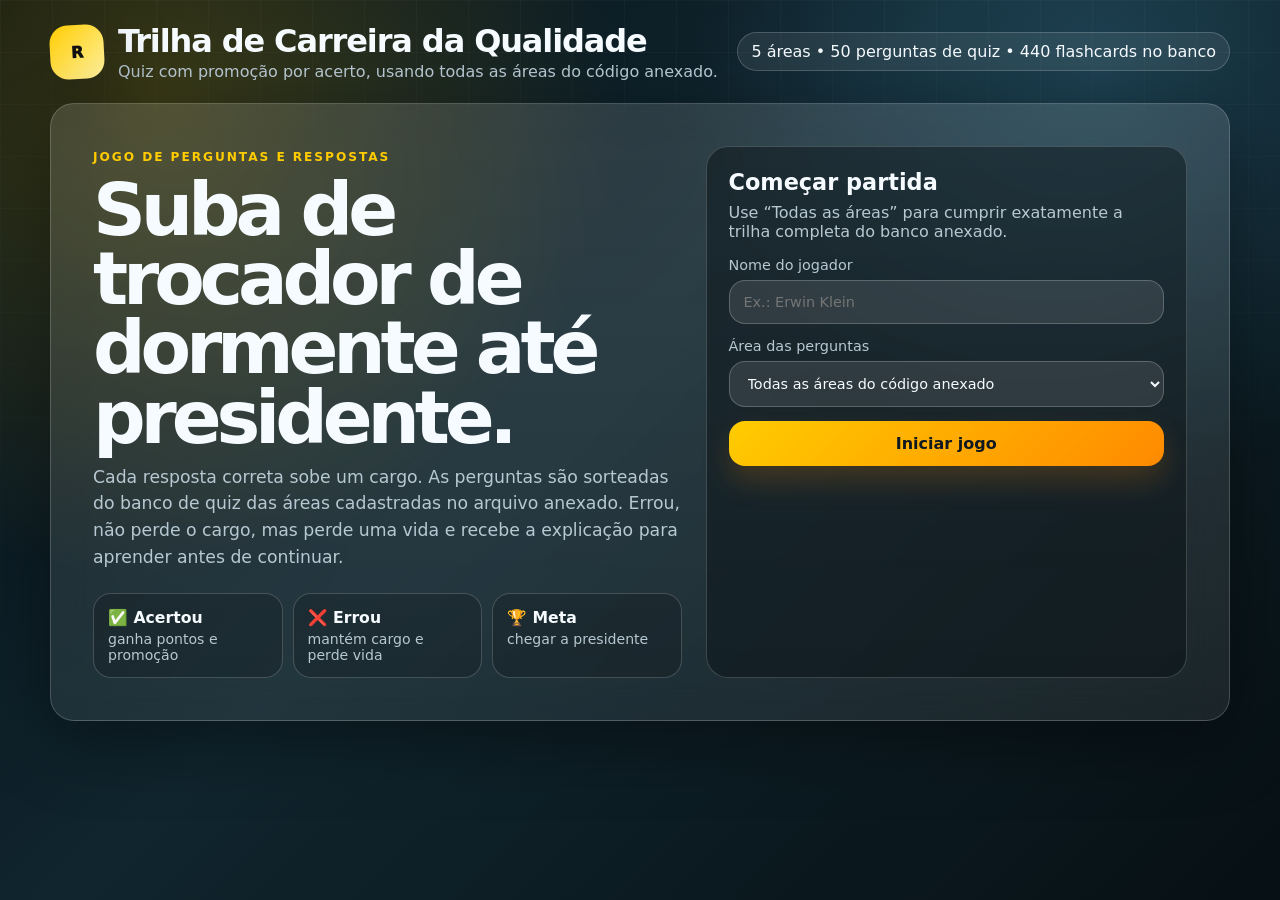
==== commit 6f2ce757: "quiz do lixo ao luxo" ====
--- a/index.html
+++ b/index.html
@@ -1,228 +1,3916 @@
 <!doctype html>
 <html lang="pt-BR">
 <head>
-  <meta charset="utf-8" />
-  <meta name="viewport" content="width=device-width, initial-scale=1" />
-  <title>Ferrovia Manager | Rumo</title>
-  <meta name="theme-color" content="#003865" />
-  <meta name="description" content="Ferrovia Manager: simulador estático de gestão ferroviária para GitHub Pages." />
-  <meta property="og:title" content="Ferrovia Manager" />
-  <meta property="og:description" content="Gestão de operação ferroviária em uma tela, com investimentos, custos, turnos, multas e entregas." />
-  <meta property="og:type" content="website" />
-  <link rel="icon" href="assets/img/favicon.svg" type="image/svg+xml" />
-
-  <link rel="stylesheet" href="assets/css/styles.css" />
+  <meta charset="UTF-8" />
+  <meta name="viewport" content="width=device-width, initial-scale=1.0" />
+  <title>Trilha de Carreira | Quiz Qualidade Rumo</title>
+  <meta name="description" content="Jogo de perguntas e respostas com progressão de carreira usando as áreas do banco de dados anexado." />
+  <style>
+    :root {
+      --bg: #071014;
+      --bg-2: #0d1b22;
+      --card: rgba(255,255,255,.095);
+      --card-2: rgba(255,255,255,.14);
+      --line: rgba(255,255,255,.18);
+      --text: #f6fbff;
+      --muted: #b8c8d2;
+      --brand: #ffcc00;
+      --brand-2: #ff8a00;
+      --green: #41d17b;
+      --red: #ff5d5d;
+      --blue: #5cc8ff;
+      --shadow: 0 22px 70px rgba(0,0,0,.38);
+      --radius: 24px;
+      --font: Inter, system-ui, -apple-system, BlinkMacSystemFont, "Segoe UI", sans-serif;
+    }
+
+    * { box-sizing: border-box; }
+
+    body {
+      margin: 0;
+      min-height: 100vh;
+      font-family: var(--font);
+      color: var(--text);
+      background:
+        radial-gradient(circle at 12% 12%, rgba(255,204,0,.20), transparent 34%),
+        radial-gradient(circle at 86% 8%, rgba(92,200,255,.18), transparent 30%),
+        linear-gradient(135deg, #061016 0%, #10252e 44%, #071014 100%);
+      overflow-x: hidden;
+    }
+
+    body::before {
+      content: "";
+      position: fixed;
+      inset: 0;
+      background-image:
+        linear-gradient(rgba(255,255,255,.04) 1px, transparent 1px),
+        linear-gradient(90deg, rgba(255,255,255,.04) 1px, transparent 1px);
+      background-size: 52px 52px;
+      mask-image: linear-gradient(to bottom, rgba(0,0,0,.7), transparent 80%);
+      pointer-events: none;
+    }
+
+    button, input, select { font: inherit; }
+
+    .shell {
+      width: min(1180px, calc(100% - 28px));
+      margin: 0 auto;
+      padding: 22px 0 40px;
+      position: relative;
+    }
+
+    .topbar {
+      display: flex;
+      align-items: center;
+      justify-content: space-between;
+      gap: 16px;
+      margin-bottom: 22px;
+    }
+
+    .brand {
+      display: flex;
+      align-items: center;
+      gap: 14px;
+    }
+
+    .brand-mark {
+      width: 54px;
+      height: 54px;
+      border-radius: 18px;
+      display: grid;
+      place-items: center;
+      color: #111;
+      background: linear-gradient(135deg, var(--brand), #fff2a0);
+      font-weight: 950;
+      box-shadow: var(--shadow);
+      transform: rotate(-3deg);
+    }
+
+    .brand h1 {
+      margin: 0;
+      font-size: clamp(1.2rem, 3vw, 2rem);
+      letter-spacing: -.035em;
+    }
+
+    .brand p { margin: 2px 0 0; color: var(--muted); }
+
+    .chip {
+      border: 1px solid var(--line);
+      background: rgba(255,255,255,.08);
+      color: var(--text);
+      border-radius: 999px;
+      padding: 9px 13px;
+      display: inline-flex;
+      align-items: center;
+      gap: 8px;
+      white-space: nowrap;
+    }
+
+    .panel {
+      border: 1px solid var(--line);
+      background: linear-gradient(180deg, rgba(255,255,255,.13), rgba(255,255,255,.075));
+      border-radius: var(--radius);
+      box-shadow: var(--shadow);
+      backdrop-filter: blur(18px);
+    }
+
+    .hero {
+      padding: clamp(22px, 4vw, 42px);
+      display: grid;
+      grid-template-columns: 1.1fr .9fr;
+      gap: 24px;
+      align-items: stretch;
+    }
+
+    .eyebrow {
+      color: var(--brand);
+      text-transform: uppercase;
+      letter-spacing: .16em;
+      font-size: .76rem;
+      font-weight: 900;
+    }
+
+    .hero h2 {
+      margin: 10px 0 12px;
+      font-size: clamp(2rem, 6vw, 4.6rem);
+      line-height: .94;
+      letter-spacing: -.07em;
+    }
+
+    .hero-copy p {
+      margin: 0;
+      color: var(--muted);
+      font-size: 1.08rem;
+      line-height: 1.55;
+      max-width: 64ch;
+    }
+
+    .rules {
+      display: grid;
+      grid-template-columns: repeat(3, 1fr);
+      gap: 10px;
+      margin-top: 22px;
+    }
+
+    .rule {
+      border: 1px solid var(--line);
+      background: rgba(0,0,0,.16);
+      border-radius: 18px;
+      padding: 14px;
+    }
+
+    .rule strong { display: block; font-size: .98rem; }
+    .rule span { display: block; color: var(--muted); font-size: .88rem; margin-top: 4px; }
+
+    .setup-card {
+      padding: 22px;
+      background: rgba(7,16,20,.46);
+      border: 1px solid var(--line);
+      border-radius: 22px;
+    }
+
+    .setup-card h3 { margin: 0 0 8px; font-size: 1.4rem; }
+    .setup-card p { margin: 0 0 16px; color: var(--muted); }
+
+    label { display: block; color: var(--muted); font-size: .9rem; margin-bottom: 14px; }
+
+    input, select {
+      width: 100%;
+      margin-top: 7px;
+      border: 1px solid rgba(255,255,255,.22);
+      background: rgba(255,255,255,.1);
+      color: var(--text);
+      border-radius: 16px;
+      padding: 13px 14px;
+      outline: none;
+    }
+
+    select option { color: #101820; }
+
+    input:focus, select:focus { border-color: var(--brand); box-shadow: 0 0 0 4px rgba(255,204,0,.12); }
+
+    .btn {
+      border: 0;
+      border-radius: 16px;
+      padding: 13px 18px;
+      color: #101820;
+      background: linear-gradient(135deg, var(--brand), var(--brand-2));
+      font-weight: 900;
+      cursor: pointer;
+      box-shadow: 0 14px 30px rgba(255,138,0,.2);
+      transition: transform .18s ease, filter .18s ease, background .18s ease;
+    }
+
+    .btn:hover { transform: translateY(-1px); filter: brightness(1.04); }
+    .btn:disabled { opacity: .6; cursor: not-allowed; transform: none; }
+
+    .btn.secondary {
+      color: var(--text);
+      background: rgba(255,255,255,.12);
+      box-shadow: none;
+      border: 1px solid var(--line);
+    }
+
+    .btn.danger { background: linear-gradient(135deg, #ff8b8b, #ff4d4d); }
+
+    .wide { width: 100%; }
+
+    .game { display: none; }
+    .game.active { display: block; }
+    .landing.hidden { display: none; }
+
+    .hud {
+      display: grid;
+      grid-template-columns: 1.1fr repeat(4, minmax(120px, .5fr));
+      gap: 12px;
+      margin-bottom: 16px;
+    }
+
+    .stat {
+      border: 1px solid var(--line);
+      background: rgba(255,255,255,.09);
+      border-radius: 20px;
+      padding: 14px;
+      min-height: 86px;
+    }
+
+    .stat span { display: block; color: var(--muted); font-size: .78rem; text-transform: uppercase; letter-spacing: .08em; font-weight: 850; }
+    .stat strong { display: block; margin-top: 5px; font-size: clamp(1.1rem, 2.8vw, 1.65rem); line-height: 1; }
+    .stat small { color: var(--muted); }
+
+    .career { padding: 18px; margin-bottom: 16px; overflow: hidden; }
+
+    .career-head {
+      display: flex;
+      justify-content: space-between;
+      gap: 12px;
+      align-items: center;
+      margin-bottom: 12px;
+    }
+
+    .career-head h3 { margin: 0; }
+    .career-head p { margin: 4px 0 0; color: var(--muted); }
+
+    .track {
+      position: relative;
+      height: 92px;
+      border-radius: 22px;
+      background:
+        linear-gradient(90deg, rgba(255,204,0,.2), rgba(65,209,123,.18)),
+        rgba(0,0,0,.20);
+      border: 1px solid var(--line);
+      overflow: hidden;
+    }
+
+    .track::before,
+    .track::after {
+      content: "";
+      position: absolute;
+      left: 0;
+      right: 0;
+      height: 4px;
+      background: repeating-linear-gradient(90deg, rgba(255,255,255,.78) 0 32px, transparent 32px 52px);
+      opacity: .42;
+    }
+    .track::before { top: 34px; }
+    .track::after { bottom: 24px; }
+
+    .train {
+      position: absolute;
+      top: 14px;
+      left: 0%;
+      transform: translateX(-6%);
+      min-width: 118px;
+      padding: 10px 13px;
+      border-radius: 18px;
+      background: #fff;
+      color: #111;
+      font-weight: 950;
+      box-shadow: 0 10px 28px rgba(0,0,0,.28);
+      transition: left .55s cubic-bezier(.2,.8,.2,1), transform .28s ease;
+      z-index: 2;
+      text-align: center;
+    }
+
+    .train.promote { transform: translateX(-6%) translateY(-5px) scale(1.045); }
+
+    .progress-line {
+      position: absolute;
+      left: 0;
+      top: 0;
+      bottom: 0;
+      width: 0%;
+      background: linear-gradient(90deg, rgba(255,204,0,.35), rgba(65,209,123,.35));
+      transition: width .55s cubic-bezier(.2,.8,.2,1);
+    }
+
+    .ladder {
+      display: grid;
+      grid-template-columns: repeat(14, minmax(34px, 1fr));
+      gap: 6px;
+      margin-top: 10px;
+    }
+
+    .rank-dot {
+      border: 1px solid var(--line);
+      border-radius: 12px;
+      min-height: 42px;
+      display: grid;
+      place-items: center;
+      background: rgba(255,255,255,.08);
+      color: var(--muted);
+      font-size: .74rem;
+      text-align: center;
+      padding: 4px;
+    }
+    .rank-dot.done { background: rgba(65,209,123,.18); color: var(--text); border-color: rgba(65,209,123,.38); }
+    .rank-dot.now { background: rgba(255,204,0,.26); color: var(--brand); border-color: rgba(255,204,0,.68); transform: translateY(-2px); }
+
+    .main-grid {
+      display: grid;
+      grid-template-columns: minmax(0, 1fr) 350px;
+      gap: 16px;
+      align-items: start;
+    }
+
+    .question-panel { padding: clamp(20px, 4vw, 32px); }
+
+    .q-meta {
+      display: flex;
+      flex-wrap: wrap;
+      gap: 8px;
+      margin-bottom: 14px;
+    }
+
+    .pill {
+      border: 1px solid var(--line);
+      border-radius: 999px;
+      padding: 7px 11px;
+      background: rgba(255,255,255,.08);
+      color: var(--muted);
+      font-size: .84rem;
+      font-weight: 750;
+    }
+
+    .pill.area { color: #111; background: var(--brand); border-color: transparent; }
+
+    .question {
+      margin: 0 0 20px;
+      font-size: clamp(1.35rem, 3.5vw, 2.35rem);
+      line-height: 1.12;
+      letter-spacing: -.04em;
+    }
+
+    .answers { display: grid; gap: 11px; }
+
+    .answer {
+      width: 100%;
+      border: 1px solid var(--line);
+      background: rgba(255,255,255,.09);
+      color: var(--text);
+      border-radius: 18px;
+      padding: 15px 16px;
+      text-align: left;
+      cursor: pointer;
+      display: grid;
+      grid-template-columns: 34px 1fr;
+      gap: 12px;
+      align-items: center;
+      transition: transform .16s ease, border .16s ease, background .16s ease;
+    }
+    .answer:hover { transform: translateY(-1px); border-color: rgba(255,204,0,.55); }
+    .answer .letter {
+      width: 34px;
+      height: 34px;
+      border-radius: 12px;
+      display: grid;
+      place-items: center;
+      background: rgba(255,255,255,.12);
+      font-weight: 950;
+      color: var(--brand);
+    }
+    .answer.correct { background: rgba(65,209,123,.18); border-color: rgba(65,209,123,.7); }
+    .answer.wrong { background: rgba(255,93,93,.18); border-color: rgba(255,93,93,.7); }
+    .answer.locked { cursor: default; }
+    .answer.locked:hover { transform: none; }
+
+    .feedback {
+      display: none;
+      margin-top: 18px;
+      border-radius: 20px;
+      padding: 16px;
+      border: 1px solid var(--line);
+      background: rgba(0,0,0,.22);
+    }
+    .feedback.show { display: block; }
+    .feedback h4 { margin: 0 0 8px; font-size: 1.08rem; }
+    .feedback p { margin: 0; color: var(--muted); line-height: 1.5; }
+    .feedback.good { border-color: rgba(65,209,123,.48); }
+    .feedback.bad { border-color: rgba(255,93,93,.48); }
+
+    .actions-row { display: flex; gap: 10px; flex-wrap: wrap; margin-top: 16px; }
+
+    .side { display: grid; gap: 16px; }
+    .side-card { padding: 18px; }
+    .side-card h3 { margin: 0 0 8px; }
+    .side-card p { margin: 0; color: var(--muted); line-height: 1.5; }
+
+    .area-list { display: grid; gap: 8px; margin-top: 12px; }
+    .area-item {
+      display: grid;
+      grid-template-columns: 1fr auto;
+      gap: 10px;
+      align-items: center;
+      border: 1px solid var(--line);
+      background: rgba(255,255,255,.07);
+      border-radius: 14px;
+      padding: 10px;
+      color: var(--muted);
+      font-size: .9rem;
+    }
+    .area-item strong { color: var(--text); }
+    .area-item.done { border-color: rgba(65,209,123,.45); background: rgba(65,209,123,.10); }
+
+    .history {
+      display: grid;
+      gap: 8px;
+      margin-top: 12px;
+      max-height: 260px;
+      overflow: auto;
+      padding-right: 4px;
+    }
+
+    .history-item {
+      border: 1px solid var(--line);
+      border-radius: 14px;
+      padding: 10px;
+      background: rgba(255,255,255,.06);
+      font-size: .9rem;
+      color: var(--muted);
+    }
+    .history-item strong { color: var(--text); display:block; }
+    .history-item.ok { border-color: rgba(65,209,123,.38); }
+    .history-item.no { border-color: rgba(255,93,93,.38); }
+
+    .end-panel {
+      display: none;
+      padding: clamp(22px, 5vw, 48px);
+      text-align: center;
+      margin-top: 18px;
+    }
+    .end-panel.show { display: block; }
+    .end-panel h2 { margin: 8px 0 10px; font-size: clamp(2rem, 5vw, 4rem); letter-spacing: -.06em; }
+    .end-panel p { color: var(--muted); max-width: 74ch; margin: 0 auto 18px; line-height: 1.6; }
+    .certificate {
+      margin: 20px auto;
+      max-width: 780px;
+      border: 2px dashed rgba(255,204,0,.55);
+      border-radius: 24px;
+      padding: 22px;
+      background: rgba(255,255,255,.07);
+      text-align: left;
+    }
+    .certificate strong { color: var(--brand); }
+
+    .toast {
+      position: fixed;
+      left: 50%;
+      bottom: 22px;
+      transform: translateX(-50%) translateY(30px);
+      opacity: 0;
+      pointer-events: none;
+      padding: 13px 16px;
+      border-radius: 999px;
+      background: rgba(255,255,255,.95);
+      color: #101820;
+      font-weight: 900;
+      box-shadow: var(--shadow);
+      transition: opacity .2s ease, transform .2s ease;
+      z-index: 20;
+    }
+    .toast.show { opacity: 1; transform: translateX(-50%) translateY(0); }
+
+    .confetti {
+      position: fixed;
+      inset: 0;
+      pointer-events: none;
+      overflow: hidden;
+      z-index: 10;
+    }
+    .confetti span {
+      position: absolute;
+      top: -20px;
+      width: 10px;
+      height: 16px;
+      background: var(--brand);
+      animation: fall 1.7s linear forwards;
+      border-radius: 3px;
+    }
+    @keyframes fall {
+      to { transform: translateY(110vh) rotate(720deg); opacity: .2; }
+    }
+
+    @media (max-width: 980px) {
+      .hero, .main-grid { grid-template-columns: 1fr; }
+      .hud { grid-template-columns: repeat(2, 1fr); }
+      .stat:first-child { grid-column: 1 / -1; }
+      .rules { grid-template-columns: 1fr; }
+      .ladder { grid-template-columns: repeat(7, 1fr); }
+    }
+
+    @media (max-width: 620px) {
+      .topbar { align-items: flex-start; flex-direction: column; }
+      .hud { grid-template-columns: 1fr; }
+      .career-head { flex-direction: column; align-items: flex-start; }
+      .answer { grid-template-columns: 30px 1fr; }
+      .train { min-width: 92px; font-size: .82rem; }
+      .ladder { grid-template-columns: repeat(4, 1fr); }
+    }
+
+    @media print {
+      body { background: #fff; color: #111; }
+      .topbar, .landing, .game > :not(.end-panel), .toast, .confetti { display: none !important; }
+      .end-panel { display: block !important; box-shadow: none; border-color: #111; background: #fff; }
+      .end-panel p, .certificate { color: #111; }
+    }
+  </style>
 </head>
 <body>
-  <main class="game-shell">
-    <div class="sr-status" hidden aria-hidden="true">
-      <span class="dot" id="statusDot"></span>
-      <span id="statusText">Linha operacional</span>
-    </div>
-
-    <section class="game-topbar" aria-label="Barra principal do jogo">
-      <a class="rumo-logo" href="./" aria-label="Rumo - início">rumo<span aria-hidden="true"></span></a>
-      <div class="game-title">
-        <strong>Ferrovia Manager</strong>
-        <small>Gestão de malha ferroviária</small>
-      </div>
-      <div class="topbar-actions">
-        <button class="icon-toggle" id="themeToggle" type="button" title="Alternar tema">🌙 Escuro</button>
-        <button class="icon-toggle" id="soundToggle" aria-pressed="true" title="Ligar/desligar sons">🔊 Som</button>
-        <button class="advanced-invest-open" id="advancedInvestBtn" type="button">Mais investimentos</button>
-      </div>
-    </section>
-
-    <section class="command-strip" aria-label="Resumo e eventos da operação">
-      <div class="kpi-row" aria-label="Indicadores principais">
-        <div class="kpi-card money"><small>Dinheiro</small><strong id="money">R$ 0</strong></div>
-        <div class="kpi-card"><small>Velocidade</small><strong id="speedInfo">0x</strong></div>
-        <div class="kpi-card"><small>Carga base</small><strong id="cargoInfo">R$ 0</strong></div>
-        <div class="kpi-card combo"><small>Sequência</small><strong id="comboInfo">0x · 1.00</strong></div>
-      </div>
-
-      <div class="event-banner" id="eventBanner" aria-live="polite">
-        <span class="ev-emoji" id="evEmoji">🌧️</span>
-        <div class="ev-body">
-          <strong id="evTitle">Evento</strong>
-          <span id="evDesc">Descrição</span>
-        </div>
-        <span class="ev-timer" id="evTimer">0s</span>
-      </div>
-    </section>
-
-    <section class="card playfield-card" aria-label="Dinâmica principal do trem">
-      <div class="card-header playfield-header">
+  <div class="shell">
+    <header class="topbar">
+      <div class="brand">
+        <div class="brand-mark">R</div>
         <div>
-          <h2>Linha ferroviária</h2>
-          <span id="nextBreakInfo">Próxima falha em breve...</span>
-        </div>
-        <span class="cargo-badge" id="cargoBadge">
-          <span id="cargoEmoji">🌾</span>
-          <b id="cargoName">Grãos</b>
-          <span class="mult" id="cargoMult">×1.0</span>
-        </span>
-      </div>
-      <div class="rail-area" id="railArea">
-          <svg class="rail-svg" viewBox="0 0 1000 500" preserveAspectRatio="none" aria-hidden="true">
-            <path class="ballast" id="railBase" d="M55,250 C100,85 195,80 245,205 S385,320 435,160 S575,25 625,185 S765,345 820,155 S940,85 945,240 C900,395 760,390 700,250 S560,120 500,280 S350,430 295,260 S150,115 105,285 C65,425 265,465 340,340 S530,205 610,355 S800,510 945,320" fill="none" />
-            <g id="trackDecor"></g>
-            <path id="seg-0" class="segment" d="M55,250 C100,85 195,80 245,205 S385,320 435,160" fill="none" />
-            <path id="seg-1" class="segment" d="M435,160 S575,25 625,185 S765,345 820,155" fill="none" />
-            <path id="seg-2" class="segment" d="M820,155 S940,85 945,240 C900,395 760,390 700,250" fill="none" />
-            <path id="seg-3" class="segment" d="M700,250 S560,120 500,280 S350,430 295,260" fill="none" />
-            <path id="seg-4" class="segment" d="M295,260 S150,115 105,285 C65,425 265,465 340,340 S530,205 610,355 S800,510 945,320" fill="none" />
-          </svg>
-
-          <div class="landmark a">
-            <svg class="lm-ico" viewBox="0 0 24 24" fill="none" stroke="currentColor" stroke-width="2" stroke-linecap="round" stroke-linejoin="round">
-              <path d="M3 21h18M5 21V8l7-4 7 4v13M9 21v-5h6v5"/>
-            </svg>
-          </div>
-          <div class="landmark b">
-            <svg class="lm-ico" viewBox="0 0 24 24" fill="none" stroke="currentColor" stroke-width="2" stroke-linecap="round" stroke-linejoin="round">
-              <path d="M4 22V4h9l-1.5 4H20v8H11v6z"/>
-            </svg>
-          </div>
-          <div class="landmark-label a">Terminal de origem</div>
-          <div class="landmark-label b">Terminal de destino</div>
-
-          <div class="train-layer" id="trainLayer" aria-label="Composição: locomotiva puxando vagões em vista superior"></div>
-        </div>
-
-    </section>
-
-    <section class="operations-dock card" aria-label="Investimentos e contrato">
-      <div class="investment-panel" aria-label="Centro de operações e investimentos">
-        <div class="mini-heading">
-          <strong>Investimentos rápidos</strong>
-          <span>Compre sem sair da tela do trem</span>
-        </div>
-
-        <div class="section-body controls">
-          <div class="upgrade">
-            <div class="upgrade-head">
-              <span class="upgrade-ico">⚡</span>
-              <h3>Aumentar velocidade</h3>
-              <span class="lvl" id="speedLvl">nível 1</span>
-            </div>
-            <p>Conclui entregas mais rápido.</p>
-            <button class="action" id="speedUpgrade">Comprar</button>
-          </div>
-
-          <div class="upgrade">
-            <div class="upgrade-head">
-              <span class="upgrade-ico green">💰</span>
-              <h3>Aumentar valor da carga</h3>
-              <span class="lvl" id="cargoLvl">nível 1</span>
-            </div>
-            <p>Aumenta o valor de cada entrega.</p>
-            <button class="action secondary" id="cargoUpgrade">Comprar</button>
-          </div>
-
-          <div class="upgrade">
-            <div class="upgrade-head">
-              <span class="upgrade-ico">🚃</span>
-              <h3>Acoplar vagão extra</h3>
-              <span class="lvl" id="wagonLvl">2 vagões</span>
-            </div>
-            <p>Mais vagões, mais receita.</p>
-            <button class="action" id="wagonUpgrade">Comprar</button>
-          </div>
-
-          <div class="upgrade">
-            <div class="upgrade-head">
-              <span class="upgrade-ico green">👷</span>
-              <h3>Equipe própria</h3>
-              <span class="lvl" id="crewLvl">sem equipe</span>
-            </div>
-            <p>Repara durante o turno.</p>
-            <button class="action secondary" id="crewUpgrade">Comprar</button>
-          </div>
-
-          <div class="upgrade">
-            <div class="upgrade-head">
-              <span class="upgrade-ico amber">🛡️</span>
-              <h3>Manutenção preventiva</h3>
-              <span class="lvl" id="preventLvl">nível 0</span>
-            </div>
-            <p>Evita falhas futuras.</p>
-            <button class="action" id="preventUpgrade">Comprar</button>
-          </div>
-
-          <div class="upgrade">
-            <div class="upgrade-head">
-              <span class="upgrade-ico amber">🏦</span>
-              <h3>Empréstimo emergencial</h3>
-            </div>
-            <p>Caixa imediato com dívida.</p>
-            <button class="action danger" id="loanButton">Pegar empréstimo</button>
-          </div>
+          <h1>Trilha de Carreira da Qualidade</h1>
+          <p>Quiz com promoção por acerto, usando todas as áreas do código anexado.</p>
         </div>
       </div>
-
-      <div class="contract idle" id="contractBox">
-        <span class="ct-ico">📋</span>
-        <div class="ct-body">
-          <strong id="ctTitle">Nenhum contrato ativo</strong>
-          <span id="ctDesc">Aguardando novo contrato expresso...</span>
+      <span class="chip" id="bankChip">Carregando banco...</span>
+    </header>
+
+    <main>
+      <section class="landing panel" id="landing">
+        <div class="hero">
+          <div class="hero-copy">
+            <span class="eyebrow">jogo de perguntas e respostas</span>
+            <h2>Suba de trocador de dormente até presidente.</h2>
+            <p>
+              Cada resposta correta sobe um cargo. As perguntas são sorteadas do banco de quiz das áreas cadastradas no arquivo anexado. Errou, não perde o cargo, mas perde uma vida e recebe a explicação para aprender antes de continuar.
+            </p>
+            <div class="rules">
+              <div class="rule"><strong>✅ Acertou</strong><span>ganha pontos e promoção</span></div>
+              <div class="rule"><strong>❌ Errou</strong><span>mantém cargo e perde vida</span></div>
+              <div class="rule"><strong>🏆 Meta</strong><span>chegar a presidente</span></div>
+            </div>
+          </div>
+
+          <form class="setup-card" id="setupForm">
+            <h3>Começar partida</h3>
+            <p>Use “Todas as áreas” para cumprir exatamente a trilha completa do banco anexado.</p>
+            <label>
+              Nome do jogador
+              <input id="playerName" type="text" placeholder="Ex.: Erwin Klein" maxlength="60" required />
+            </label>
+            <label>
+              Área das perguntas
+              <select id="areaSelect"></select>
+            </label>
+            <button class="btn wide" type="submit">Iniciar jogo</button>
+            <button class="btn secondary wide" id="resumeBtn" type="button" style="margin-top:10px; display:none;">Continuar partida salva</button>
+          </form>
         </div>
-        <span class="ct-timer" id="ctTimer" style="display:none">0s</span>
-      </div>
-    </section>
-
-    <section class="dashboard-bottom" aria-label="Custos e estatísticas">
-      <div class="costs-panel" aria-label="Cards de custos da operação">
-        <div class="cost-card"><span class="cost-ico">🏗️</span><small>Custo de obras</small><strong id="costWorks">R$ 0</strong></div>
-        <div class="cost-card"><span class="cost-ico">⛽</span><small>Custo operacional</small><strong id="costOperational">R$ 0</strong></div>
-        <div class="cost-card"><span class="cost-ico">🔧</span><small>Manutenção + multas</small><strong id="costMaintenance">R$ 0</strong></div>
-        <div class="cost-card"><span class="cost-ico">👷</span><small>Custo da equipe</small><strong id="costCrew">R$ 0</strong></div>
-        <div class="cost-card"><span class="cost-ico">%</span><small>Juros do empréstimo</small><strong id="costLoan">R$ 0</strong></div>
-        <div class="cost-card total"><span class="cost-ico">Σ</span><small>Total de custos</small><strong id="costTotal">R$ 0</strong></div>
-      </div>
-
-      <article class="card stats-card">
-        <div class="card-header">
-          <h2>Estatísticas</h2>
-          <span id="repairsInfo">0 equipe(s) em campo</span>
+      </section>
+
+      <section class="game" id="game">
+        <div class="hud">
+          <div class="stat">
+            <span>Jogador / cargo atual</span>
+            <strong id="playerCargo">—</strong>
+            <small id="playerLine">—</small>
+          </div>
+          <div class="stat"><span>Nível</span><strong id="levelStat">1/14</strong><small id="nextRank">Próximo: —</small></div>
+          <div class="stat"><span>Acertos</span><strong id="correctStat">0</strong><small id="streakStat">Sequência: 0</small></div>
+          <div class="stat"><span>Vidas</span><strong id="livesStat">❤️❤️❤️❤️❤️</strong><small>erros permitidos</small></div>
+          <div class="stat"><span>Pontos</span><strong id="scoreStat">0</strong><small>+ bônus por sequência</small></div>
         </div>
-        <div class="section-body stats-body">
-          <div class="stats-grid">
-            <div class="stat-cell"><small>Entregas</small><strong id="stDeliveries">0</strong></div>
-            <div class="stat-cell"><small>Receita total</small><strong id="stEarned">R$ 0</strong></div>
-            <div class="stat-cell"><small>Melhor sequência</small><strong id="stBestCombo">0x</strong></div>
-            <div class="stat-cell"><small>Contratos</small><strong id="stContracts">0</strong></div>
-            <div class="stat-cell"><small>Gasto com obras</small><strong id="stWorks">R$ 0</strong></div>
-            <div class="stat-cell"><small>Tempo operando</small><strong id="stUptime">0:00</strong></div>
+
+        <section class="career panel">
+          <div class="career-head">
+            <div>
+              <h3>Escada de cargos</h3>
+              <p id="careerText">Responda para avançar na trilha.</p>
+            </div>
+            <div class="actions-row" style="margin-top:0;">
+              <button class="btn secondary" id="restartBtn" type="button">Reiniciar</button>
+              <button class="btn secondary" id="backHomeBtn" type="button">Tela inicial</button>
+            </div>
           </div>
-          <div class="footer-actions compact-actions">
-            <button class="action" id="saveButton">Salvar</button>
-            <button class="action danger" id="resetButton">Reiniciar</button>
+          <div class="track" aria-label="Progresso na carreira">
+            <div class="progress-line" id="progressLine"></div>
+            <div class="train" id="train">🚂 Nível 1</div>
           </div>
+          <div class="ladder" id="ladder"></div>
+        </section>
+
+        <div class="main-grid">
+          <section class="question-panel panel" id="questionPanel">
+            <div class="q-meta">
+              <span class="pill area" id="questionArea">Área</span>
+              <span class="pill" id="questionDoc">Documento</span>
+              <span class="pill" id="questionCount">Pergunta 1</span>
+            </div>
+            <h2 class="question" id="questionText">—</h2>
+            <div class="answers" id="answers"></div>
+
+            <div class="feedback" id="feedback">
+              <h4 id="feedbackTitle">—</h4>
+              <p id="feedbackText">—</p>
+              <div class="actions-row">
+                <button class="btn" id="nextBtn" type="button">Próxima pergunta</button>
+              </div>
+            </div>
+          </section>
+
+          <aside class="side">
+            <section class="side-card panel">
+              <h3>Áreas do banco</h3>
+              <p>O jogo alterna as áreas para cobrir o conteúdo anexado.</p>
+              <div class="area-list" id="areaList"></div>
+            </section>
+
+            <section class="side-card panel">
+              <h3>Histórico da partida</h3>
+              <p>Últimas respostas e promoções.</p>
+              <div class="history" id="history"></div>
+            </section>
+          </aside>
         </div>
-      </article>
-    </section>
-  </main>
-
-  <div class="investment-modal" id="investmentModal" hidden aria-hidden="true">
-    <div class="investment-modal__backdrop" data-close-investments></div>
-    <section class="investment-modal__panel" role="dialog" aria-modal="true" aria-labelledby="advancedInvestTitle">
-      <div class="investment-modal__header">
-        <div>
-          <h2 id="advancedInvestTitle">Investimentos avançados</h2>
-          <p>Upgrades estratégicos para reduzir corretiva, multas e riscos, além de aumentar valor, velocidade e capacidade.</p>
+      </section>
+
+      <section class="end-panel panel" id="endPanel">
+        <span class="eyebrow" id="endKicker">resultado</span>
+        <h2 id="endTitle">—</h2>
+        <p id="endText">—</p>
+        <div class="certificate" id="certificate"></div>
+        <div class="actions-row" style="justify-content:center;">
+          <button class="btn" id="playAgainBtn" type="button">Jogar novamente</button>
+          <button class="btn secondary" id="printBtn" type="button">Imprimir certificado</button>
         </div>
-        <button class="investment-modal__close" id="closeInvestmentsBtn" type="button" aria-label="Fechar investimentos">×</button>
-      </div>
-      <div class="investment-summary" id="investmentSummary">Nenhum investimento avançado comprado ainda.</div>
-      <div class="investment-tabs" id="investmentTabs" aria-label="Categorias de investimento"></div>
-      <div class="investment-list" id="investmentList" aria-live="polite"></div>
-    </section>
+      </section>
+    </main>
   </div>
 
-  <div class="toast-wrap" id="toastWrap" aria-live="polite"></div>
-  <div id="log" hidden aria-hidden="true"></div>
-
-  <script src="assets/js/app.js" defer></script>
+  <div class="toast" id="toast">Promoção!</div>
+  <div class="confetti" id="confetti" aria-hidden="true"></div>
+
+  <script>
+/*
+  Banco de conteúdo do mini curso.
+  Para adicionar novas áreas, copie o objeto "dormente-concreto", altere id, area, document, flashcards e quiz.
+  O site soma automaticamente as áreas quando o usuário escolhe "Todas as áreas".
+*/
+const TRAINING_DATA = [
+  {
+    id: 'dormente-concreto',
+    area: 'Dormente de concreto',
+    shortName: 'Dormentes',
+    document: 'PO-SPE-160 R1',
+    sourceLabel: 'Inspeção de Dormente de Concreto para Reparo e Refugo em Fábrica e Pátio',
+    flashcards: [
+      {
+        category: 'Objetivo',
+        front: 'Qual é o objetivo principal do procedimento PO-SPE-160?',
+        back: 'Estabelecer critérios técnicos para inspeção de dormentes de concreto, indicando quando há possibilidade de reparo superficial e quando a peça deve ser rejeitada/refugada para preservar segurança, desempenho e conformidade.'
+      },
+      {
+        category: 'Aplicação',
+        front: 'Quem deve aplicar este procedimento na rotina da Rumo?',
+        back: 'Colaboradores da Qualidade de Materiais, Operação de Via e Modernização que atuam com aplicação e manutenção de dormentes de concreto ao longo da ferrovia.'
+      },
+      {
+        category: 'Ferramentas',
+        front: 'Você vai iniciar a inspeção visual de dormentes novos. Quais instrumentos de medição precisa ter em mãos?',
+        back: 'Trena, fissurômetro ou lupa para medir fissuras, e paquímetro. Esses instrumentos apoiam a medição de vazios, quebras, fissuras e dimensões relevantes.'
+      },
+      {
+        category: 'Eixos de medição',
+        front: 'Na metodologia do eixo, o que significam X, Y e Z?',
+        back: 'X representa o comprimento, Y representa a altura e Z representa a profundidade. Essa padronização evita interpretações diferentes durante a medição.'
+      },
+      {
+        category: 'Reparo',
+        front: 'Um dormente é passível de reparo superficial. Que tipo de material deve ser priorizado?',
+        back: 'Material adequado, preferencialmente à base cimentícia ou similar validado com o fornecedor e a Rumo, sem comprometer mecanicamente o elemento e sem gerar risco à durabilidade.'
+      },
+      {
+        category: 'Reparo',
+        front: 'Após aplicar material cimentício de reparo, qual cuidado evita fissuração e desplacamento prematuro?',
+        back: 'Proteger o reparo jovem dos raios solares, garantir processo de cura e evitar movimentação imediata até o material adquirir resistência suficiente para transporte ou deslocamento.'
+      },
+      {
+        category: 'Região do trilho',
+        front: 'Na área de apoio do trilho, há até 3 pequenos vazios com profundidade ≤2 mm, comprimento ≤3 mm e largura ≤3 mm. Qual é a decisão?',
+        back: 'Aceitar. Essas irregularidades estão dentro dos limites de aceitação para pequenos vazios na região de apoio do trilho.'
+      },
+      {
+        category: 'Região do trilho',
+        front: 'Na região do trilho, existem até 3 vazios com profundidade entre >3 e ≤5 mm, comprimento entre >4 e ≤10 mm e largura entre >4 e ≤10 mm. Qual é a decisão?',
+        back: 'Reparar conforme o procedimento de reparo superficial. A ocorrência já passou do limite de aceitação, mas ainda está dentro da faixa reparável.'
+      },
+      {
+        category: 'Região do trilho',
+        front: 'Na região de apoio do trilho, uma única medida do vazio ultrapassou o limite de aceitação. O que fazer?',
+        back: 'Aplicar a próxima condição. A nota das tabelas orienta que, se apenas uma das medidas for excedida, deve-se passar para a condição seguinte.'
+      },
+      {
+        category: 'Região do trilho',
+        front: 'Na área do trilho, o vazio tem profundidade >6 mm, comprimento >11 mm ou largura >11 mm. Qual é a classificação?',
+        back: 'Grande vazio não reparável. O dormente deve ser refugado sem reparo.'
+      },
+      {
+        category: 'Fora da região do trilho',
+        front: 'Fora da região do trilho, microbolhas ou pequenos vazios superficiais são sempre motivo de rejeição?',
+        back: 'Não. São toleráveis se não estiverem concentrados/coalescidos e se respeitarem os limites dimensionais estabelecidos.'
+      },
+      {
+        category: 'Fora da região do trilho',
+        front: 'Fora da região do trilho, há no máximo 3 vazios com profundidade, comprimento e altura ≤5 mm. Qual é a decisão?',
+        back: 'Aceitar. Essa condição está dentro do limite de aceitação para vazios fora da região do trilho.'
+      },
+      {
+        category: 'Fora da região do trilho',
+        front: 'Fora da região do trilho, os vazios têm profundidade >6 e ≤10 mm, comprimento >6 e ≤20 mm, altura >6 e ≤20 mm, com no máximo 5 vazios. Qual é a decisão?',
+        back: 'Reparar. Essa é a faixa reparável para vazios fora da região do trilho.'
+      },
+      {
+        category: 'Fora da região do trilho',
+        front: 'Qual gabarito deve ser usado para inspecionar vazios no concreto fora da região do trilho?',
+        back: 'Um gabarito quadrado de 100 mm x 100 mm, usado para avaliar a distribuição e as dimensões dos vazios na área inspecionada.'
+      },
+      {
+        category: 'Bolhas alveoladas',
+        front: 'O fiscal encontra grandes vazios do tipo bolhas alveoladas em dormente protendido. Pode reparar?',
+        back: 'Não. Grandes vazios/bolhas alveoladas não são permitidos, inclusive em peças já reparadas. A peça deve ser rejeitada/refugada por risco à integridade estrutural e durabilidade.'
+      },
+      {
+        category: 'Testeira',
+        front: 'Na testeira, há exposição do fio da armadura por vazio com até 30 mm de profundidade. Qual é a decisão?',
+        back: 'É tolerável para reparo. Acima disso, a condição muda para refugo conforme o limite de exposição do fio.'
+      },
+      {
+        category: 'Testeira',
+        front: 'Na testeira, há exposição de um fio da armadura igual ou superior a 31 mm. Qual é a decisão?',
+        back: 'Refugar o dormente. Essa exposição ultrapassa o limite tolerável para reparo em vazios na testeira.'
+      },
+      {
+        category: 'Testeira',
+        front: 'Há grande vazio na testeira sem aço exposto, com profundidade de até 50 mm. Qual é a decisão?',
+        back: 'Reparar, desde que esteja dentro dos demais critérios aplicáveis. Vazio na testeira sem aço exposto acima de 51 mm deve ser refugado.'
+      },
+      {
+        category: 'Testeira',
+        front: 'O vazio da testeira se propaga para a lateral. Até que limite a peça ainda pode receber reparo?',
+        back: 'Até 50 mm de continuidade/propagação é tolerável para reparo. Passando de 51 mm, o dormente deve ser refugado.'
+      },
+      {
+        category: 'Quebras laterais/superiores',
+        front: 'Quebra lateral ou superior fora da região do trilho, sem aço exposto, com profundidade ≤10 mm, comprimento ≤49 mm e altura ≤29 mm. Qual é a decisão?',
+        back: 'Aceitar. A ocorrência está dentro dos limites de aceitação para quebras laterais e superiores sem aço exposto.'
+      },
+      {
+        category: 'Quebras laterais/superiores',
+        front: 'Quebra lateral/superior sem aço exposto com profundidade >10 e ≤20 mm, comprimento >50 e ≤200 mm, altura >30 e ≤150 mm. Qual é a decisão?',
+        back: 'Reparar. A ocorrência está na faixa reparável para quebras laterais e superiores fora da região do trilho.'
+      },
+      {
+        category: 'Aço exposto',
+        front: 'Uma quebra, mesmo dentro de dimensão aparentemente pequena, expôs aço da armadura. O que deve ser feito?',
+        back: 'Refugar o dormente. O procedimento registra que, caso a quebra exponha o aço da armadura, o dormente será refugado.'
+      },
+      {
+        category: 'Quebra na testeira',
+        front: 'Quebra na testeira sem aço exposto com profundidade >11 e ≤50 mm, comprimento >50 e ≤100 mm, altura >30 e ≤100 mm. Qual é a decisão?',
+        back: 'Reparar. Essa é a faixa de reparo para quebras na testeira sem exposição de armadura.'
+      },
+      {
+        category: 'Quebra na testeira',
+        front: 'A quebra na testeira, sem aço exposto, aparece junto com quebra lateral. Quando ainda pode ser reparada?',
+        back: 'Quando a quebra lateral associada estiver até no máximo 100 mm de comprimento/altura. Acima desse limite, a peça deve ser refugada.'
+      },
+      {
+        category: 'Testeira com aço',
+        front: 'Quebra na testeira com exposição do fio de protensão pode receber reparo?',
+        back: 'Não. O procedimento não permite reparo para quebra na testeira com aço exposto. Para segregação futura C2, considera-se exposição até 20 mm; igual ou superior a 21 mm é refugo sem C2.'
+      },
+      {
+        category: 'Fissuras',
+        front: 'Há fissura no concreto ao redor da ombreira. Qual é a decisão?',
+        back: 'Refugar o dormente. Fissura ao redor da ombreira não permite reparo.'
+      },
+      {
+        category: 'Fissuras',
+        front: 'A fissura na testeira passa pelos fios de protensão, independentemente da espessura e do comprimento. Qual é a decisão?',
+        back: 'Não é permitido reparo. O dormente deve ser refugado.'
+      },
+      {
+        category: 'Fissura longitudinal',
+        front: 'Fissura longitudinal lateral sem atingir o aço: espessura ≤0,10 mm e comprimento ≤10 mm. Qual é a decisão?',
+        back: 'Aceitar. Está dentro do limite de aceitação da tabela de fissuras longitudinais sem atingir o aço.'
+      },
+      {
+        category: 'Fissura longitudinal',
+        front: 'Fissura longitudinal lateral sem atingir o aço: espessura >0,15 e ≤0,50 mm, comprimento >11 e ≤100 mm. Qual é a decisão?',
+        back: 'Reparar conforme item 6.3. A fissura não atinge o aço e está na faixa reparável.'
+      },
+      {
+        category: 'Fissura longitudinal',
+        front: 'Fissura longitudinal lateral sem atingir o aço com espessura ≥0,55 mm ou comprimento >101 mm. Qual é a decisão?',
+        back: 'Refugar imediatamente, pois excede o limite de reparo para fissuras longitudinais sem atingir aço.'
+      },
+      {
+        category: 'Fissura transversal/autógena',
+        front: 'No lote há fissura transversal de retração/autógena com espessura >0,55 mm. Qual é a decisão?',
+        back: 'Refugar imediatamente o dormente com essa fissura.'
+      },
+      {
+        category: 'Fissura transversal/autógena',
+        front: 'A fissura transversal/autógena tem espessura ≤0,50 mm. Qual é o procedimento de verificação?',
+        back: 'Separar 2 dormentes com as fissuras para ensaios de momentos fletores positivo/negativo no centro e na região do trilho. A fissura não pode se propagar em espessura ou comprimento; se não aprovar, refugiar.'
+      },
+      {
+        category: 'Fios de protensão',
+        front: 'Quais tolerâncias de posicionamento dos fios de protensão devem ser respeitadas?',
+        back: 'Posicionamento vertical das armaduras ativas: ±3 mm. Posicionamento horizontal: ±6 mm.'
+      },
+      {
+        category: 'Fios de protensão',
+        front: 'Um fio de protensão está fora da tolerância vertical ou horizontal do projeto. O dormente pode ser liberado?',
+        back: 'Não. Qualquer fio fora dos limites especificados gera refugo, sem permissão de utilização ou liberação.'
+      },
+      {
+        category: 'Palmilha USP',
+        front: 'Qual distância a palmilha USP deve manter dos bordos do dormente na lateral e na testeira?',
+        back: 'De 5 mm a 25 mm dos bordos, para evitar que a palmilha seja arrancada durante a socaria do lastro.'
+      },
+      {
+        category: 'Palmilha USP',
+        front: 'A palmilha USP ficou com distância de bordo menor que 5 mm. O que fazer?',
+        back: 'Realizar corte da palmilha USP para correção, conforme indicado no procedimento.'
+      },
+      {
+        category: 'Palmilha USP',
+        front: 'A palmilha USP ultrapassou o bordo do dormente. Qual é a destinação?',
+        back: 'Separar para futuro dormente C2. Dormentes fora das medidas descritas devem ser segregados para essa destinação.'
+      },
+      {
+        category: 'Palmilha USP',
+        front: 'Qual é o adensamento mínimo do elastômero da palmilha USP no concreto fresco?',
+        back: 'Além da camada de conexão, deve haver no mínimo 2 mm do elastômero adensado.'
+      },
+      {
+        category: 'Reparo USP',
+        front: 'A USP foi danificada no manuseio. Qual é a primeira etapa do reparo?',
+        back: 'Remover completamente a palmilha USP danificada. Se a remoção causar dano no dormente, tratar a avaria conforme os critérios do procedimento.'
+      },
+      {
+        category: 'Reparo USP',
+        front: 'Após remover a USP danificada, como preparar a superfície para receber o novo elemento?',
+        back: 'Realizar lixamento da área para garantir superfície regular, nivelada e adequada à instalação da nova palmilha.'
+      },
+      {
+        category: 'Reparo USP',
+        front: 'Depois da limpeza e aplicação do agente de aderência, quando o dormente pode ser liberado?',
+        back: 'Após a secagem completa do material aplicado, com inspeção da equipe de Qualidade da Rumo. Quando necessário, realizar ensaio de arrancamento para verificar a eficiência do reparo.'
+      }
+    ],
+    quiz: [
+      {
+        question: 'Quais instrumentos são listados para a inspeção de dormentes de concreto?',
+        options: ['Trena, fissurômetro ou lupa para medir fissuras, e paquímetro', 'Prumo, nível óptico, termômetro e martelete', 'Tacômetro, goniômetro, dinamômetro e nível laser', 'Apenas inspeção visual, sem instrumento'],
+        answer: 0,
+        explanation: 'O procedimento lista trena, fissurômetro ou lupa para medir fissuras, e paquímetro.'
+      },
+      {
+        question: 'Na metodologia de eixos do procedimento, o eixo Z corresponde a:',
+        options: ['Comprimento', 'Altura', 'Profundidade', 'Largura do boleto'],
+        answer: 2,
+        explanation: 'X é comprimento, Y é altura e Z é profundidade.'
+      },
+      {
+        question: 'Na área de apoio do trilho, um vazio com profundidade entre >3 e ≤5 mm, comprimento entre >4 e ≤10 mm e largura entre >4 e ≤10 mm, com no máximo 3 vazios, deve ser:',
+        options: ['Aceito sem ação', 'Reparado', 'Liberado apenas com pintura', 'Refugado sempre, sem avaliar dimensão'],
+        answer: 1,
+        explanation: 'Essa é a faixa indicada para reparo em vazios na região de apoio do trilho.'
+      },
+      {
+        question: 'Grandes vazios do tipo bolhas alveoladas em dormente protendido devem ser:',
+        options: ['Aceitos quando estiverem fora da região do trilho', 'Reparados com qualquer argamassa disponível', 'Rejeitados/refugados, inclusive em peças reparadas', 'Aprovados se a superfície for lixada'],
+        answer: 2,
+        explanation: 'Bolhas alveoladas não são permitidas, pois podem comprometer integridade estrutural e durabilidade.'
+      },
+      {
+        question: 'Na testeira, a exposição de um fio da armadura por vazio com profundidade igual ou superior a 31 mm leva a qual decisão?',
+        options: ['Aceitação', 'Reparo obrigatório', 'Refugo do dormente', 'Apenas registro fotográfico'],
+        answer: 2,
+        explanation: 'Exposição igual ou superior a 31 mm é motivo de refugo.'
+      },
+      {
+        question: 'Caso uma quebra exponha aço da armadura, a decisão correta é:',
+        options: ['Reparar e liberar', 'Refugar o dormente', 'Cortar apenas a área quebrada', 'Aguardar 24 horas e reinspecionar'],
+        answer: 1,
+        explanation: 'A nota do procedimento estabelece que, se a quebra expõe o aço da armadura, o dormente será refugado.'
+      },
+      {
+        question: 'Fissura no concreto ao redor da ombreira deve ser tratada como:',
+        options: ['Ocorrência aceitável', 'Reparo superficial simples', 'Refugo, sem permissão de reparo', 'Apenas C2 automático'],
+        answer: 2,
+        explanation: 'Fissura ao redor da ombreira não permite reparo; o dormente deve ser refugado.'
+      },
+      {
+        question: 'As tolerâncias gerais de posicionamento dos fios de protensão são:',
+        options: ['±1 mm vertical e ±1 mm horizontal', '±3 mm vertical e ±6 mm horizontal', '±6 mm vertical e ±3 mm horizontal', '±10 mm vertical e ±10 mm horizontal'],
+        answer: 1,
+        explanation: 'O procedimento define ±3 mm para posicionamento vertical e ±6 mm para horizontal.'
+      },
+      {
+        question: 'A palmilha USP deve ficar a que distância dos bordos do dormente?',
+        options: ['0 a 5 mm', '5 a 25 mm', '25 a 50 mm', 'Acima de 51 mm'],
+        answer: 1,
+        explanation: 'A distância especificada é de 5 mm a 25 mm dos bordos na lateral e testeira.'
+      },
+      {
+        question: 'No reparo de USP danificada no manuseio, qual sequência resume corretamente o procedimento?',
+        options: ['Pintar a USP, movimentar o dormente e liberar', 'Remover a USP danificada, lixar/preparar a superfície, restaurar quando aplicável, aplicar agente de aderência, instalar nova USP e inspecionar após secagem', 'Cortar o dormente, aplicar óleo e colar a mesma USP', 'Somente fotografar e arquivar'],
+        answer: 1,
+        explanation: 'Essa sequência reúne as etapas descritas para o reparo de USP danificada no manuseio.'
+      }
+    ]
+  },
+{
+    "id": "brita-lastro",
+    "area": "Brita para lastro",
+    "shortName": "Brita",
+    "document": "MAN-VP-L-MTE-LT-0003-03 + MAN-VP-T-ETM-ES-0006-05 R5",
+    "sourceLabel": "Cartilha de Inspeção de Brita para Lastro em Campo e Especificação Técnica de Pedra Britada para Lastro Ferroviário",
+    "flashcards": [
+        {
+            "category": "Finalidade",
+            "front": "Qual é a finalidade da cartilha de inspeção de brita para lastro em campo?",
+            "back": "Auxiliar os envolvidos no recebimento e no controle de qualidade da brita para lastro por meio de inspeção visual de aspecto, forma e dimensão e, quando necessário, por ensaios específicos de forma e granulometria."
+        },
+        {
+            "category": "Material",
+            "front": "O que é a pedra britada para lastro ferroviário na especificação técnica da Rumo?",
+            "back": "É a pedra britada destinada ao uso como lastro ferroviário na Rumo, produzida a partir de rocha dura e sã, com características petrográficas adequadas."
+        },
+        {
+            "category": "Prioridade normativa",
+            "front": "Se houver diferença entre a especificação da Rumo e uma norma ABNT, qual critério prevalece?",
+            "back": "Quando a especificação da Rumo for mais restritiva que a norma ABNT, prevalece a especificação da Rumo."
+        },
+        {
+            "category": "Contaminação",
+            "front": "Durante o recebimento, o fiscal identifica argila, areia, matéria orgânica ou outros finos misturados à brita. Qual é a ação?",
+            "back": "Não aceitar o material. A presença de materiais que não sejam fragmentos de rocha dura e sã caracteriza lastro contaminado."
+        },
+        {
+            "category": "Contaminação",
+            "front": "Qualquer material contaminando a pedra britada é encontrado antes do carregamento em vagões. O que deve acontecer?",
+            "back": "O material deve ser recusado e o fornecedor deve ser comunicado para substituição antes do carregamento, quando aplicável."
+        },
+        {
+            "category": "Forma da brita",
+            "front": "O lote apresenta muitas partículas lamelares ou alongadas. Qual é o limite visual que orienta a recusa?",
+            "back": "Se a estimativa de partículas lamelares/não cúbicas no lote estiver acima de 15%, o fiscal deve recusar o lote por motivo de contaminação."
+        },
+        {
+            "category": "Forma da brita",
+            "front": "Na inspeção visual, a brita parece não cúbica, mas o fiscal não tem certeza do percentual. O que deve ser feito?",
+            "back": "A incidência acima do admissível deve ser comunicada imediatamente ao fornecedor; se necessário, deve ser solicitado exame de forma em laboratório."
+        },
+        {
+            "category": "Forma da brita",
+            "front": "Qual forma média das partículas é exigida para o lastro ferroviário?",
+            "back": "A forma média deve ser cúbica, conforme o ensaio pelo método do paquímetro ou calibre indicado na especificação."
+        },
+        {
+            "category": "Forma da brita",
+            "front": "Pela Tabela 2 da ETM, qual é o percentual máximo de partículas não cúbicas para granito?",
+            "back": "Para granito, o máximo é 15% de partículas não cúbicas."
+        },
+        {
+            "category": "Forma da brita",
+            "front": "Pela Tabela 2 da ETM, qual é o percentual máximo de partículas não cúbicas para basalto?",
+            "back": "Para basalto, o máximo é 17% de partículas não cúbicas."
+        },
+        {
+            "category": "Forma da brita",
+            "front": "Pela Tabela 2 da ETM, qual é o percentual máximo de partículas não cúbicas para calcário calcítico, calcário dolomítico e outras litologias?",
+            "back": "O máximo é 15% de partículas não cúbicas para calcário calcítico, calcário dolomítico e outras litologias."
+        },
+        {
+            "category": "Granulometria",
+            "front": "A inspeção visual aponta quantidade significativa de fragmentos fora da faixa granulométrica. Qual é a ação de campo?",
+            "back": "Não aceitar de imediato e realizar ensaio de granulometria quando houver peneira e balança disponíveis; na falta desses recursos, solicitar os devidos ensaios ao fornecedor."
+        },
+        {
+            "category": "Granulometria",
+            "front": "Qual é a faixa dimensional geral da brita para lastro indicada na cartilha de campo?",
+            "back": "A faixa de referência é entre 12,7 mm e 63,5 mm. Fragmentos em quantidade significativa fora dessa faixa indicam granulometria fora do padrão."
+        },
+        {
+            "category": "Granulometria",
+            "front": "Por que excesso de finos no lastro é problema para a via?",
+            "back": "Quanto maior a quantidade de finos, menor a permeabilidade e maior a rigidez do lastro, prejudicando o desempenho e aumentando a necessidade de intervenção."
+        },
+        {
+            "category": "Granulometria R5",
+            "front": "Na especificação MAN-VP-T-ETM-ES-0006-05 R5, a graduação da pedra britada é limitada entre quais malhas?",
+            "back": "Entre 12,7 mm (1/2”) e 63,5 mm (2.1/2”), com tolerância máxima de 5% além da menor dimensão, condicionada aos percentuais indicados na curva granulométrica."
+        },
+        {
+            "category": "Granulometria R5",
+            "front": "No Plano 24 da AREMA, qual percentual deve reter na peneira de 3 polegadas / 76,2 mm?",
+            "back": "0%. Não deve haver retenção nessa malha conforme a Tabela 1 da especificação."
+        },
+        {
+            "category": "Granulometria R5",
+            "front": "No Plano 24 da AREMA, qual percentual deve reter na peneira de 2.1/2 polegadas / 63,5 mm?",
+            "back": "De 0% a 10% de retenção."
+        },
+        {
+            "category": "Granulometria R5",
+            "front": "No Plano 24 da AREMA, qual percentual deve reter na peneira de 1.1/2 polegadas / 38,1 mm?",
+            "back": "De 40% a 75% de retenção."
+        },
+        {
+            "category": "Granulometria R5",
+            "front": "No Plano 24 da AREMA, qual percentual deve reter na peneira de 3/4 polegada / 19,1 mm?",
+            "back": "De 90% a 100% de retenção."
+        },
+        {
+            "category": "Granulometria R5",
+            "front": "No Plano 24 da AREMA, qual percentual deve reter na peneira de 1/2 polegada / 12,7 mm?",
+            "back": "De 95% a 100% de retenção."
+        },
+        {
+            "category": "Amostragem de campo",
+            "front": "Para o ensaio de granulometria em campo, onde a amostra deve ser coletada na pilha e qual massa é necessária?",
+            "back": "A brita deve ser coletada em 3 pontos da pilha: topo, meio e base. A cartilha indica necessidade de 35 kg."
+        },
+        {
+            "category": "Amostragem de campo",
+            "front": "Após coletar a brita para ensaio de granulometria, como reduzir a amostra pelo método de quarteamento?",
+            "back": "Em superfície rígida, limpa e plana, achatar o cone, dividir ao meio, dividir novamente e eliminar duas partes em sentido diagonal."
+        },
+        {
+            "category": "Ensaio de granulometria",
+            "front": "Qual é o primeiro passo do ensaio de granulometria após preparar a amostra?",
+            "back": "Pesar a amostra na balança."
+        },
+        {
+            "category": "Ensaio de granulometria",
+            "front": "Como as peneiras devem ser montadas no ensaio de granulometria?",
+            "back": "As peneiras devem estar previamente limpas e encaixadas em um único conjunto, com abertura de malha em ordem crescente da base para o topo."
+        },
+        {
+            "category": "Ensaio de granulometria",
+            "front": "Depois de montar as peneiras, qual é a sequência básica do ensaio?",
+            "back": "Colocar a amostra sobre a peneira superior, promover agitação mecânica por tempo razoável, remover o material retido para bandejas identificadas e limpar as peneiras."
+        },
+        {
+            "category": "Ensaio de granulometria",
+            "front": "Ao escovar a peneira, como classificar o material removido pelo lado interno e pela parte inferior?",
+            "back": "O material removido pelo lado interno é considerado retido e deve ser juntado à bandeja. O material desprendido na parte inferior é considerado passante."
+        },
+        {
+            "category": "Ensaio de granulometria",
+            "front": "Após separar o material nas peneiras, quais cálculos devem ser feitos?",
+            "back": "Pesar o material retido em cada peneira e no fundo do conjunto, descontar o peso da peneira, calcular as porcentagens médias, retida e acumulada, e comparar com a especificação técnica da Rumo."
+        },
+        {
+            "category": "Ensaio de forma",
+            "front": "Quantos fragmentos são usados como referência no ensaio de forma da cartilha?",
+            "back": "O ensaio trabalha com 100 fragmentos, distribuídos por fração conforme a equação Ni = (100 / soma das frações retidas) × Fi."
+        },
+        {
+            "category": "Ensaio de forma",
+            "front": "No ensaio de forma, o que representa Ni na equação de preparação da amostra?",
+            "back": "Ni é a quantidade de fragmentos da fração i que será medida no ensaio."
+        },
+        {
+            "category": "Ensaio de forma",
+            "front": "Quais dimensões devem ser medidas em cada fragmento no ensaio de forma?",
+            "back": "Devem ser medidas as dimensões a, b e c, com paquímetro, em centímetros, considerando um paralelogramo em que o fragmento possa ser circunscrito."
+        },
+        {
+            "category": "Ensaio de forma",
+            "front": "No ensaio de forma, o que representa a dimensão 'a'?",
+            "back": "A dimensão 'a' é a maior distância entre dois pontos A e B do corpo de prova."
+        },
+        {
+            "category": "Ensaio de forma",
+            "front": "No ensaio de forma, o que representa a dimensão 'b'?",
+            "back": "A dimensão 'b' é a distância média: a distância entre duas retas paralelas à reta AB, tangenciando os pontos C e D do fragmento."
+        },
+        {
+            "category": "Ensaio de forma",
+            "front": "No ensaio de forma, o que representa a dimensão 'c'?",
+            "back": "A dimensão 'c' é a menor distância: a maior distância entre dois planos paralelos às retas AB e CD que tangenciem a superfície do corpo de prova."
+        },
+        {
+            "category": "Classificação da forma",
+            "front": "Como classificar um fragmento com b/a ≥ 0,5 e c/b ≥ 0,5?",
+            "back": "Classificação cúbica."
+        },
+        {
+            "category": "Classificação da forma",
+            "front": "Como classificar um fragmento com b/a < 0,5 e c/b ≥ 0,5?",
+            "back": "Classificação alongada."
+        },
+        {
+            "category": "Classificação da forma",
+            "front": "Como classificar um fragmento com b/a ≥ 0,5 e c/b < 0,5?",
+            "back": "Classificação lamelar."
+        },
+        {
+            "category": "Classificação da forma",
+            "front": "Como classificar um fragmento com b/a < 0,5 e c/b < 0,5?",
+            "back": "Classificação alongada-lamelar."
+        },
+        {
+            "category": "Classificação da forma",
+            "front": "Depois de medir a, b e c dos fragmentos, o que deve ser calculado?",
+            "back": "Calcular b/a e c/b, arredondar ao décimo, classificar cada fragmento, calcular as médias e contar os indivíduos cúbicos e não cúbicos para obter suas porcentagens."
+        },
+        {
+            "category": "Resistência ao desgaste",
+            "front": "Qual ensaio avalia a resistência ao desgaste da pedra britada para lastro?",
+            "back": "O ensaio de abrasão Los Angeles, graduação E ou F, conforme a norma aplicável."
+        },
+        {
+            "category": "Resistência ao desgaste",
+            "front": "Qual é o limite máximo de abrasão Los Angeles para granito?",
+            "back": "Para granito, a redução de peso máxima admitida é 35%."
+        },
+        {
+            "category": "Resistência ao desgaste",
+            "front": "Qual é o limite máximo de abrasão Los Angeles para basalto, calcários e outras litologias?",
+            "back": "Para basalto, calcário calcítico, calcário dolomítico e outras litologias, a redução de peso máxima admitida é 30%."
+        },
+        {
+            "category": "Propriedades físicas",
+            "front": "Qual é o limite máximo de material pulverulento na pedra britada para lastro?",
+            "back": "O limite máximo é 1%, conforme a Tabela 2 da especificação técnica."
+        },
+        {
+            "category": "Propriedades físicas",
+            "front": "Qual é o limite máximo de torrões de argila na pedra britada para lastro?",
+            "back": "O limite máximo é 0,5%."
+        },
+        {
+            "category": "Propriedades físicas",
+            "front": "Qual é a porosidade aparente máxima admitida para as litologias da Tabela 2?",
+            "back": "A porosidade aparente máxima é 2%."
+        },
+        {
+            "category": "Propriedades físicas",
+            "front": "Qual é a absorção de água máxima para granito e basalto?",
+            "back": "Para granito e basalto, a absorção máxima de água é 1%."
+        },
+        {
+            "category": "Propriedades físicas",
+            "front": "Qual é a absorção de água máxima para calcários e outras litologias?",
+            "back": "Para calcário calcítico, calcário dolomítico e outras litologias, a absorção máxima é 2%."
+        },
+        {
+            "category": "Propriedades físicas",
+            "front": "Qual é o limite mínimo de massa unitária no estado solto?",
+            "back": "O limite mínimo é 1250 kg/m³."
+        },
+        {
+            "category": "Propriedades físicas",
+            "front": "Qual é a massa específica aparente mínima para basalto?",
+            "back": "Para basalto, a massa específica aparente mínima é 2700 kg/m³."
+        },
+        {
+            "category": "Propriedades físicas",
+            "front": "Qual é a massa específica aparente mínima para granito e calcário calcítico?",
+            "back": "Para granito e calcário calcítico, a massa específica aparente mínima é 2600 kg/m³."
+        },
+        {
+            "category": "Propriedades físicas",
+            "front": "Qual é a massa específica aparente mínima para calcário dolomítico e outras litologias?",
+            "back": "Calcário dolomítico: 2650 kg/m³. Outras litologias: 2500 kg/m³."
+        },
+        {
+            "category": "Qualificação do fornecedor",
+            "front": "Como a qualidade da pedra britada fornecida deve ser comprovada na qualificação?",
+            "back": "Por laudo de laboratório terceiro, definido em comum acordo com a Rumo, comprovando atendimento às normas e aos ensaios exigidos."
+        },
+        {
+            "category": "Qualificação do fornecedor",
+            "front": "Na amostragem para qualificação do fornecedor, quantos pontos do depósito devem ser amostrados e qual massa mínima por ponto?",
+            "back": "Devem ser retiradas amostras em 4 pontos distintos do depósito, abrangendo parte inferior e superior da pilha, com no mínimo 80 kg cada."
+        },
+        {
+            "category": "Qualificação do fornecedor",
+            "front": "Após misturar as quatro amostras de 80 kg no processo de qualificação, qual quantidade mínima final deve ser retirada?",
+            "back": "Após formar o tronco de cone, dividir, rejeitar duas porções opostas e misturar as restantes, deve-se retirar uma quantidade mínima de 60 kg."
+        },
+        {
+            "category": "Validade dos ensaios",
+            "front": "Quais ensaios têm validade de um ano segundo a especificação?",
+            "back": "Forma média das partículas, partículas não cúbicas, material pulverulento e granulometria. A data base é a emissão do relatório pelo laboratório."
+        },
+        {
+            "category": "Validade dos ensaios",
+            "front": "Qual é a validade dos demais ensaios que não são anuais?",
+            "back": "Os demais ensaios têm validade de três anos, considerando como data base a emissão do relatório pelo laboratório."
+        },
+        {
+            "category": "Rastreabilidade",
+            "front": "Se houver mudança no veio da rocha usada para fornecimento, qual ação é necessária?",
+            "back": "A Engenharia de Desenvolvimento Ferroviário da Rumo deve ser comunicada e novos ensaios devem ser realizados para qualificação do material."
+        },
+        {
+            "category": "Homologação",
+            "front": "Para vender pedra para lastro ferroviário à Rumo, o fornecedor precisa de qual etapa técnica?",
+            "back": "Precisa solicitar homologação técnica do material pela Engenharia de Via Permanente, via portal indicado pela área de Suprimentos."
+        },
+        {
+            "category": "Homologação",
+            "front": "Que requisito os laboratórios dos laudos de homologação devem cumprir?",
+            "back": "Os laudos devem ser realizados em laboratórios com acreditação pelo INMETRO."
+        },
+        {
+            "category": "Homologação",
+            "front": "Qual é a validade da homologação técnica do fornecedor?",
+            "back": "A homologação técnica tem validade de um ano a partir da data de homologação, sendo ideal iniciar a renovação antes do vencimento."
+        },
+        {
+            "category": "Inspeção periódica",
+            "front": "A cada quanto volume o fornecedor deve retirar amostra padrão para ensaio de granulometria?",
+            "back": "Para cada 1.000 m³ de pedra britada para lastro ferroviário a ser entregue à Rumo."
+        },
+        {
+            "category": "Inspeção periódica",
+            "front": "Se a curva granulométrica do lote de 1.000 m³ estiver fora dos limites, o que deve ser feito?",
+            "back": "O fornecedor deve tomar providências para adequação do volume e, depois, retirar nova amostra do mesmo lote e realizar novo ensaio de granulometria."
+        },
+        {
+            "category": "Inspeção periódica",
+            "front": "Quais informações mínimas devem ser arquivadas com as curvas granulométricas na pedreira?",
+            "back": "Data da britagem e responsável pela elaboração do laudo; uma cópia também deve ser enviada à Rumo para arquivamento e rastreabilidade."
+        },
+        {
+            "category": "Inspeção Rumo",
+            "front": "Onde a Rumo pode realizar inspeções periódicas de qualidade do material?",
+            "back": "Nas dependências do fornecedor antes da entrega ou nos locais de descarga/armazenamento após a entrega do material."
+        },
+        {
+            "category": "Carregamento",
+            "front": "Quando o fornecedor é responsável pelo carregamento dos vagões, o que ele deve garantir?",
+            "back": "Deve promover nivelamento e espalhamento uniforme do material, controlando volume e balanceamento de carga no veículo ferroviário."
+        },
+        {
+            "category": "Carregamento",
+            "front": "Os vagões podem ser carregados acima da capacidade nominal se a brita estiver bem distribuída?",
+            "back": "Não. Os vagões devem ser carregados no limite da capacidade nominal; carregamento irregular gera notificação ao fornecedor quando ele for responsável."
+        },
+        {
+            "category": "Carga e descarga",
+            "front": "Segundo a cartilha, como a carga deve estar no vagão?",
+            "back": "Distribuída de forma balanceada e limitada ao peso bruto máximo do vagão, respeitando os procedimentos da especificação RUMO ENG-ETS-D006."
+        },
+        {
+            "category": "Aceitação",
+            "front": "Quando a pedra britada para lastro ferroviário será aceita pela Rumo?",
+            "back": "Após homologação total do fornecedor e quando as amostras retiradas atenderem aos requisitos técnicos, de acondicionamento e de ensaios da especificação."
+        },
+        {
+            "category": "Não conformidade",
+            "front": "O fiscal identifica não conformidade no material inspecionado. Qual processo deve ser aberto?",
+            "back": "Deve ser aberta uma ocorrência, seguindo o processo estabelecido pela área de Qualidade da Rumo e as tratativas do acordo comercial entre as partes."
+        },
+        {
+            "category": "Meio ambiente",
+            "front": "Qual condição ambiental é exigida para fornecimento de pedra para lastro ferroviário?",
+            "back": "Os fornecedores devem obter as aprovações necessárias determinadas pela área de Meio Ambiente da Rumo."
+        },
+        {
+            "category": "Segurança",
+            "front": "Quais EPIs são citados para pessoas envolvidas na entrega e fornecimento de pedra?",
+            "back": "Luvas, capacete, óculos de proteção, calçado de segurança, perneira, colete refletivo e protetor auricular quando necessário. Motoristas e ajudantes também devem usar os EPIs aplicáveis."
+        }
+    ],
+    "quiz": [
+        {
+            "question": "Durante o recebimento, o fiscal encontra argila e matéria orgânica misturadas à brita. Qual decisão está correta?",
+            "options": [
+                "Aceitar se a maioria da pilha estiver limpa",
+                "Não aceitar, pois caracteriza lastro contaminado",
+                "Aceitar e solicitar ensaio somente no mês seguinte",
+                "Apenas nivelar a pilha e liberar"
+            ],
+            "answer": 1,
+            "explanation": "Materiais como argila, areia, matéria orgânica e finos que não sejam fragmentos de rocha dura e sã caracterizam contaminação e levam à não aceitação."
+        },
+        {
+            "question": "Na inspeção visual, a estimativa de partículas lamelares no lote está acima de 15%. O fiscal deve:",
+            "options": [
+                "Recusar o lote por contaminação",
+                "Aceitar e registrar como observação",
+                "Liberar somente para dormente de aço",
+                "Pedir apenas o espalhamento uniforme no vagão"
+            ],
+            "answer": 0,
+            "explanation": "A especificação orienta recusa do lote quando a estimativa de partículas lamelares feita pela fiscalização estiver acima de 15%."
+        },
+        {
+            "question": "Qual é a faixa dimensional geral da brita para lastro indicada nos documentos?",
+            "options": [
+                "5 mm a 25 mm",
+                "10 mm a 40 mm",
+                "12,7 mm a 63,5 mm",
+                "19,1 mm a 76,2 mm sem limite inferior"
+            ],
+            "answer": 2,
+            "explanation": "A faixa de referência é de 12,7 mm a 63,5 mm."
+        },
+        {
+            "question": "No Plano 24 da AREMA da ETM R5, qual retenção é esperada na peneira de 1.1/2 polegadas / 38,1 mm?",
+            "options": [
+                "0%",
+                "0% a 10%",
+                "40% a 75%",
+                "95% a 100%"
+            ],
+            "answer": 2,
+            "explanation": "A Tabela 1 da ETM R5 indica retenção de 40% a 75% na malha de 38,1 mm."
+        },
+        {
+            "question": "Para o ensaio de granulometria em campo, a cartilha orienta coletar a brita em:",
+            "options": [
+                "Apenas no topo da pilha, com 10 kg",
+                "Topo, meio e base da pilha, com 35 kg",
+                "Quatro vagões diferentes, com 80 kg cada",
+                "Apenas no fundo do conjunto de peneiras"
+            ],
+            "answer": 1,
+            "explanation": "A cartilha orienta coletar em três pontos da pilha: topo, meio e base, com necessidade de 35 kg."
+        },
+        {
+            "question": "No ensaio de forma, um fragmento com b/a < 0,5 e c/b ≥ 0,5 é classificado como:",
+            "options": [
+                "Cúbico",
+                "Alongado",
+                "Lamelar",
+                "Alongado-lamelar"
+            ],
+            "answer": 1,
+            "explanation": "Pela tabela de classificação da forma, b/a < 0,5 e c/b ≥ 0,5 indica fragmento alongado."
+        },
+        {
+            "question": "Qual propriedade deve ser verificada pelo ensaio de abrasão Los Angeles?",
+            "options": [
+                "Resistência ao desgaste",
+                "Absorção de água",
+                "Massa unitária no estado solto",
+                "Teor de argila"
+            ],
+            "answer": 0,
+            "explanation": "O ensaio de abrasão Los Angeles avalia a resistência ao desgaste do material rochoso."
+        },
+        {
+            "question": "Na qualificação do fornecedor, os ensaios de forma, partículas não cúbicas, material pulverulento e granulometria têm validade de:",
+            "options": [
+                "3 meses",
+                "6 meses",
+                "1 ano",
+                "3 anos"
+            ],
+            "answer": 2,
+            "explanation": "Esses ensaios têm validade de um ano, contando da emissão do relatório pelo laboratório."
+        },
+        {
+            "question": "Para cada 1.000 m³ de pedra britada a entregar para a Rumo, o fornecedor deve:",
+            "options": [
+                "Retirar amostra padrão e submetê-la ao ensaio de granulometria",
+                "Substituir todo o lote automaticamente",
+                "Fazer somente inspeção fotográfica",
+                "Enviar apenas a nota fiscal ao fiscal"
+            ],
+            "answer": 0,
+            "explanation": "A especificação exige amostra padrão e ensaio de granulometria para cada 1.000 m³."
+        },
+        {
+            "question": "Quando o fornecedor é responsável pelo carregamento dos vagões, qual prática é obrigatória?",
+            "options": [
+                "Carregar acima da capacidade nominal para otimizar viagem",
+                "Nivelar e espalhar uniformemente o material no vagão",
+                "Concentrar a carga no centro para facilitar descarga",
+                "Molhar a brita para aumentar a massa"
+            ],
+            "answer": 1,
+            "explanation": "O fornecedor deve nivelar e espalhar uniformemente o material, garantindo controle de volume e balanceamento de carga."
+        }
+    ]
+},
+  {
+  "id": "dormente-madeira",
+  "area": "Dormente de madeira",
+  "shortName": "Madeira",
+  "document": "MAN DM T MTE DM 0001 + ENG-DSV-VP-ETM-D006/06.00",
+  "sourceLabel": "Cartilha de Inspeção de Dormentes em Campo e Especificação Técnica de Material - Dormente de Madeira",
+  "flashcards": [
+    {
+      "category": "Objetivo",
+      "front": "Qual é a finalidade da Cartilha de Inspeção de Dormentes em Campo?",
+      "back": "Auxiliar no recebimento de dormentes de madeira, orientar a inspeção visual das peças, indicar informações a coletar e ações quando houver não atendimento à cartilha ou às especificações aplicáveis."
+    },
+    {
+      "category": "Tipos de dormente",
+      "front": "Quais são os três tipos de dormentes de madeira citados para uso pela empresa?",
+      "back": "Eucalipto prismático com 4 faces serradas, eucalipto semi-roliço e madeira de lei com 4 faces serradas."
+    },
+    {
+      "category": "Tipos de dormente",
+      "front": "Um fornecedor entrega dormente de eucalipto semi-roliço para uma localidade fora da métrica norte. O fiscal deve aceitar?",
+      "back": "Não. O eucalipto semi-roliço é específico para a métrica norte; as demais localidades devem receber dormentes prismáticos com as 4 faces serradas."
+    },
+    {
+      "category": "Recebimento em campo",
+      "front": "Por que os dormentes devem ser armazenados separados por fabricante no recebimento?",
+      "back": "Para facilitar a identificação da nota fiscal e a devolução dos dormentes reprovados em caso de acionamento de garantia."
+    },
+    {
+      "category": "IPT",
+      "front": "A carga é de madeira nativa, madeira de lei, e não foi inspecionada pelo IPT. Qual é a decisão?",
+      "back": "A carga não deve ser recebida. Madeira nativa deve ser 100% inspecionada pelo IPT; sem inspeção, deve ser recusada."
+    },
+    {
+      "category": "IPT",
+      "front": "No caso de dormente de eucalipto sem inspeção IPT, o que deve acompanhar a nota fiscal?",
+      "back": "Deve haver autorização impressa junto com a nota fiscal. Sem autorização e sem identificação de inspeção IPT, a carga deve ser recusada e devolvida ao fornecedor."
+    },
+    {
+      "category": "IPT",
+      "front": "Como é feita a identificação IPT no dormente?",
+      "back": "A identificação fica no topo, ou cabeça, do dormente e é composta por duas letras e um número."
+    },
+    {
+      "category": "Inspeção em campo",
+      "front": "Depois da verificação documental e da inspeção IPT, qual é o próximo passo do fiscal?",
+      "back": "Verificar a condição dos dormentes. Se forem encontrados defeitos descritos na cartilha, as peças defeituosas devem ser separadas para devolução e deve ser aberto Relatório de Não Conformidade."
+    },
+    {
+      "category": "Prazo",
+      "front": "Em até quanto tempo após a descarga a verificação dos dormentes deve ser feita para acionamento da garantia?",
+      "back": "Em até 7 dias corridos após a descarga."
+    },
+    {
+      "category": "RNC",
+      "front": "Quais informações de campo são necessárias para abrir a RNC de dormentes de madeira?",
+      "back": "Nota fiscal, documento de isenção da inspeção IPT quando aplicável, tamanho total do lote, quantidade com defeito, tipos de defeitos, fotos, nome do fornecedor e tipo de dormente, se lei ou eucalipto."
+    },
+    {
+      "category": "RNC",
+      "front": "Quem deve ficar responsável pela abertura da RNC para dormentes de madeira?",
+      "back": "A equipe de Qualidade e Eficiência de Via Permanente."
+    },
+    {
+      "category": "Recusa",
+      "front": "O lote com defeitos precisa sempre ser recusado integralmente?",
+      "back": "Não. O lote pode ser recusado totalmente ou parcialmente. Na recusa parcial, os dormentes bons são utilizados e os ruins ficam separados para posterior recolhimento pelo fornecedor."
+    },
+    {
+      "category": "Defeitos",
+      "front": "Como a cartilha classifica os defeitos durante o recebimento?",
+      "back": "Em defeitos aceitáveis e não aceitáveis. Os não aceitáveis, sozinhos, já justificam a recusa do dormente."
+    },
+    {
+      "category": "Defeitos não aceitáveis",
+      "front": "O fiscal encontra um dormente podre. Existe tolerância?",
+      "back": "Não. Dormente podre é defeito não aceitável e deve ser recusado."
+    },
+    {
+      "category": "Defeitos não aceitáveis",
+      "front": "Há presença de casca no dormente recebido. Qual é a decisão?",
+      "back": "Recusar. Presença de casca é defeito não aceitável."
+    },
+    {
+      "category": "Proteção anti-rachante",
+      "front": "Quando a madeira apresenta propensão ao fendilhamento, qual proteção o dormente deve receber?",
+      "back": "Deve receber proteção anti-rachante, tipo gang nail, com área mínima de 70% da face/topo do dormente, aplicada nas duas faces/topos."
+    },
+    {
+      "category": "Defeitos não aceitáveis",
+      "front": "A proteção anti-rachante exigida não foi aplicada nas duas faces/topos de um dormente propenso ao fendilhamento. Qual é a decisão?",
+      "back": "Não aceitar. A ausência da proteção anti-rachante requerida é defeito não aceitável."
+    },
+    {
+      "category": "Amarração",
+      "front": "O fardo chegou com menos de 3 fitas poliméricas ou sem os dois pontaletes nas extremidades. Pode aceitar?",
+      "back": "Não. Amarração com menos de 3 fitas e/ou ausência dos dois pontaletes é defeito não aceitável na cartilha."
+    },
+    {
+      "category": "Defeitos aceitáveis",
+      "front": "Qual é o limite máximo de defeitos aceitáveis em um dormente?",
+      "back": "São admitidos, no máximo, 2 defeitos aceitáveis por dormente."
+    },
+    {
+      "category": "Fendilhamento",
+      "front": "Quando o fendilhamento longitudinal ou racha de topo é aceitável?",
+      "back": "Quando tiver no máximo 15 cm de comprimento e 2,0 mm de abertura, desde que esteja fora da zona de pregação/fixação."
+    },
+    {
+      "category": "Fendilhamento",
+      "front": "Um dormente apresenta racha de topo de 18 cm, mesmo fora da zona de pregação. Qual é a decisão?",
+      "back": "Recusar, pois ultrapassa o limite de 15 cm de comprimento para defeito aceitável."
+    },
+    {
+      "category": "Racha anelar",
+      "front": "Qual é a tolerância para racha anelar ou rachadura de centro fora da área de fixação?",
+      "back": "Menos de 15 cm de comprimento e 2,00 mm de largura, desde que fora da área de fixação."
+    },
+    {
+      "category": "Dimensões",
+      "front": "Qual é a tolerância dimensional para dormentes de madeira comuns ou de AMV?",
+      "back": "Comprimento: +5 cm e -0 cm; largura: ±2 cm; altura: ±1 cm."
+    },
+    {
+      "category": "Dimensões",
+      "front": "Um dormente está com dimensão diferente da nota fiscal e da solicitação. Pode ser recebido?",
+      "back": "Não. Dormentes com dimensões diferentes da nota fiscal e da solicitação não devem ser aceitos."
+    },
+    {
+      "category": "Empeno",
+      "front": "Como avaliar empeno vertical e horizontal?",
+      "back": "A curvatura no plano vertical ou horizontal deve respeitar a flecha máxima conforme o tamanho do dormente, variando de 1,0 cm a 2,7 cm."
+    },
+    {
+      "category": "Empeno",
+      "front": "Qual é a flecha máxima para um dormente de 2,00 m?",
+      "back": "1,0 cm."
+    },
+    {
+      "category": "Empeno",
+      "front": "Qual é a flecha máxima para um dormente de 2,80 m?",
+      "back": "1,4 cm."
+    },
+    {
+      "category": "Empeno",
+      "front": "Qual é a flecha máxima para um dormente de 5,40 m?",
+      "back": "2,7 cm."
+    },
+    {
+      "category": "Aplicação",
+      "front": "A especificação ENG-DSV-VP-ETM-D006/06.00 se aplica a quais tipos de via e componentes?",
+      "back": "Dormentes de madeira tratada para vias de bitola métrica, larga, mista, aparelhos de mudança de via e pontes, incluindo dormentes especiais."
+    },
+    {
+      "category": "Normas",
+      "front": "Se a especificação da Rumo for mais restritiva do que a norma técnica citada, qual critério prevalece?",
+      "back": "Prevalece a especificação da Rumo."
+    },
+    {
+      "category": "Classes",
+      "front": "Como são classificados os dormentes de madeira quanto à qualidade?",
+      "back": "Em dormentes de primeira classe, com madeira de grande resistência físico-mecânica, e de segunda classe, com resistência físico-mecânica mediana e menor durabilidade."
+    },
+    {
+      "category": "Classes",
+      "front": "Qual percentual mínimo de madeiras de primeira classe deve existir no lote ofertado?",
+      "back": "No mínimo 50% do lote deve ser composto por madeiras classificadas como primeira classe."
+    },
+    {
+      "category": "Propriedades",
+      "front": "Quais são os valores mínimos de MOE para dormente de primeira e segunda classe?",
+      "back": "Primeira classe: 13.000 MPa. Segunda classe: 10.000 MPa."
+    },
+    {
+      "category": "Propriedades",
+      "front": "Quais são os valores mínimos de módulo de ruptura à flexão, MOR, para primeira e segunda classe?",
+      "back": "Primeira classe: 50 MPa. Segunda classe: 40 MPa."
+    },
+    {
+      "category": "Propriedades",
+      "front": "Quais são os valores mínimos de Dureza Janka para primeira e segunda classe?",
+      "back": "Primeira classe: 50 MPa. Segunda classe: 40 MPa."
+    },
+    {
+      "category": "Propriedades",
+      "front": "Qual massa aparente mínima deve ser atendida por dormentes de primeira e segunda classe?",
+      "back": "Primeira classe: 750 kg/m³. Segunda classe: 600 kg/m³."
+    },
+    {
+      "category": "Umidade",
+      "front": "Com qual teor máximo de umidade os requisitos mínimos de desempenho são avaliados?",
+      "back": "Com madeira na faixa de teor de umidade de, no máximo, 30%."
+    },
+    {
+      "category": "AMV",
+      "front": "Como os dormentes especiais para AMV devem ser identificados?",
+      "back": "Devem ter o comprimento inscrito nos topos com tinta branca óleo."
+    },
+    {
+      "category": "AMV",
+      "front": "Dormente especial para AMV pode ter quina morta, desquinado ou esmoado?",
+      "back": "Não. A especificação não admite dormentes especiais para AMV com quinas mortas, desquinados ou esmoados."
+    },
+    {
+      "category": "Brocas e nós",
+      "front": "Quando perfurações por brocas e nós cariados ainda podem ser tolerados?",
+      "back": "Quando os orifícios não ultrapassam 2,5 cm de diâmetro, têm profundidade menor que 5 cm, não ficam na zona de pregação das placas e não ocorrem em excesso a ponto de comprometer a peça."
+    },
+    {
+      "category": "Saliência e reentrância",
+      "front": "Saliência ou reentrância é aceitável em qual condição?",
+      "back": "Até 2 cm e desde que esteja fora da região de pregação."
+    },
+    {
+      "category": "Nó vivo",
+      "front": "Nó vivo pode ser aceito?",
+      "back": "Sim, desde que esteja fora da zona de fixação."
+    },
+    {
+      "category": "Fabricação",
+      "front": "Que origem e condição a madeira deve ter para fabricação dos dormentes?",
+      "back": "Deve ser originada de árvores sãs, abatidas vivas, de boa qualidade e boa densidade."
+    },
+    {
+      "category": "Alburno",
+      "front": "Qual é o limite máximo de alburno permitido nos dormentes de primeira e segunda classe?",
+      "back": "No máximo 30% em volume de alburno."
+    },
+    {
+      "category": "Tratamento",
+      "front": "Como os dormentes devem ser fornecidos para a Rumo quanto à preservação?",
+      "back": "Devem ser tratados com impregnação em autoclave, conforme os requisitos de preservação aplicáveis."
+    },
+    {
+      "category": "Tratamento",
+      "front": "Quais preservativos são indicados pela Rumo na especificação?",
+      "back": "CCA, Cromo-Cobre-Arsênio, e CCB, Cromo-Cobre-Boro, desde que submetidos previamente à aprovação da Rumo."
+    },
+    {
+      "category": "Tratamento",
+      "front": "O fornecedor fica livre de responsabilidade quando a Rumo aprova o preservativo?",
+      "back": "Não. A aprovação do preservativo pela Rumo não isenta o fornecedor da responsabilidade pelo tratamento dos dormentes e pelo subproduto do tratamento."
+    },
+    {
+      "category": "Umidade",
+      "front": "Quais níveis de umidade média são citados para impregnação oleosa/óleo solúvel e hidrossolúvel?",
+      "back": "Impregnação com oleoso ou óleo solúvel: 25%. Impregnação com hidrossolúvel: 30%."
+    },
+    {
+      "category": "Retenção",
+      "front": "Qual é a retenção mínima de ingredientes ativos para CCA ou CCB?",
+      "back": "9,6 kg/m³ na madeira permeável ou tratável."
+    },
+    {
+      "category": "Tratamento",
+      "front": "Após a preservação com CCA ou CCB, por quanto tempo mínimo os dormentes devem ficar armazenados no fornecedor?",
+      "back": "Por pelo menos 15 dias, para garantir a completa fixação do preservativo."
+    },
+    {
+      "category": "Geometria",
+      "front": "Qual forma geométrica básica é exigida para o dormente de madeira?",
+      "back": "Os dormentes devem ser serrados e constituir forma prismática, com seção transversal de quatro arestas."
+    },
+    {
+      "category": "Geometria",
+      "front": "Quando as faces dos dormentes são consideradas paralelas?",
+      "back": "Quando a maior diferença entre as alturas encontradas for inferior a 1,0 cm."
+    },
+    {
+      "category": "Dimensões por bitola",
+      "front": "Qual é a dimensão final do dormente para bitola larga?",
+      "back": "2,80 x 0,24 x 0,17 m."
+    },
+    {
+      "category": "Dimensões por bitola",
+      "front": "Qual é a dimensão final para bitola métrica em linhas de alta densidade?",
+      "back": "2,20 x 0,24 x 0,17 m."
+    },
+    {
+      "category": "Dimensões por bitola",
+      "front": "Qual é a dimensão final para bitola métrica em linhas de baixa densidade?",
+      "back": "2,00 x 0,24 x 0,17 m."
+    },
+    {
+      "category": "Acabamento",
+      "front": "Quais ocorrências não devem existir no acabamento final do dormente?",
+      "back": "Casca, podridão, rachas anelares, rachas oblíquas longitudinais, nós, saliências, reentrâncias, rachaduras e fendas longitudinais na zona de fixação em qualquer face."
+    },
+    {
+      "category": "Gabaritos",
+      "front": "Quais características os gabaritos dimensionais devem acompanhar?",
+      "back": "Esquadro, largura, altura, comprimento e posicionamento da zona de fixação dos dormentes."
+    },
+    {
+      "category": "Acondicionamento",
+      "front": "Como os dormentes aprovados devem ser empilhados no pátio do fornecedor?",
+      "back": "Em pilhas superpostas de 5 dormentes de altura, separados por caibros, arrumados sobre duas peças sadias inaproveitáveis."
+    },
+    {
+      "category": "Acondicionamento",
+      "front": "Qual é a altura máxima das pilhas e a distância mínima entre pilhas?",
+      "back": "Altura máxima de 1,20 m e distância mínima de 1,5 m entre pilhas."
+    },
+    {
+      "category": "Acondicionamento",
+      "front": "Dormentes de 1ª e 2ª classe podem ficar misturados na estocagem?",
+      "back": "Não. Devem estar separados por classe."
+    },
+    {
+      "category": "Manuseio",
+      "front": "Por que não se devem usar ferramentas pontiagudas para movimentar dormentes impregnados?",
+      "back": "Porque podem danificar a superfície já impregnada, prejudicando a proteção preservativa do dormente."
+    },
+    {
+      "category": "Amarrados",
+      "front": "Como deve ser o amarrado padrão para movimentação e transporte?",
+      "back": "Amarrado 5x4, com 20 unidades, cintado com fitas poliméricas de resistência adequada, apoiado sobre dois pontaletes transversais."
+    },
+    {
+      "category": "Amarrados",
+      "front": "Quantas fitas são exigidas em dormentes de bitola métrica e em dormentes de bitola larga/mista?",
+      "back": "No mínimo 3 fitas para bitola métrica e no mínimo 5 fitas para bitola larga e mista."
+    },
+    {
+      "category": "Amarrados",
+      "front": "Quais dimensões mínimas dos pontaletes do amarrado são indicadas?",
+      "back": "Dois pontaletes transversais de madeira com no mínimo 8 cm x 8 cm x 96 cm."
+    },
+    {
+      "category": "Ensaios antes do tratamento",
+      "front": "Antes do tratamento, quais verificações podem levar à rejeição direta do dormente?",
+      "back": "Divergência de espécie, alburno acima do limite, dimensão fora do especificado, defeitos acima dos limites e ocorrência de casca, podridão, saliências, reentrâncias, rachaduras ou fendas na zona de fixação."
+    },
+    {
+      "category": "Ensaios antes do tratamento",
+      "front": "Como a espécie da madeira pode ser verificada em caso de dúvida?",
+      "back": "Por análise macro e microscópica. A identificação macroscópica usa lente de aumento de no mínimo 10 vezes e, havendo dúvida, retira-se corpo de prova para exame microscópico em laboratório."
+    },
+    {
+      "category": "Ensaios antes do tratamento",
+      "front": "Qual é o teor máximo de umidade nas peças retiradas para amostra de lote?",
+      "back": "30%, para qualquer tipo de impregnação."
+    },
+    {
+      "category": "Ensaios antes do tratamento",
+      "front": "Qual ensaio mecânico deve ser verificado com instrumentação aferida antes do tratamento?",
+      "back": "Ensaio de dureza Janka, com valores medidos atendendo à Tabela 1 da especificação."
+    },
+    {
+      "category": "Ensaios após tratamento",
+      "front": "Quais ensaios ou verificações são previstos após o tratamento?",
+      "back": "Análise química quantitativa do preservativo, análise de retenção, verificação de penetração em todo o alburno, laudos conforme tamanho dos lotes e ensaios complementares se a Rumo julgar necessário."
+    },
+    {
+      "category": "Qualificação do fornecedor",
+      "front": "Qual comprovação mínima de fornecimento o fornecedor deve apresentar?",
+      "back": "Atestado de fornecimento de, no mínimo, 50.000 dormentes de madeira para outras ferrovias tipo Heavy Haul nos últimos 5 anos."
+    },
+    {
+      "category": "Qualificação do fornecedor",
+      "front": "Além da capacidade técnica, que documentos e testes o fornecedor deve apresentar?",
+      "back": "Testes comprobatórios de caracterização das essências usadas e documentação de autorização dos órgãos ambientais para sua atividade."
+    },
+    {
+      "category": "Inspeção técnica",
+      "front": "Durante a fabricação e até a liberação final para embarque, qual acesso a Rumo deve ter?",
+      "back": "Livre acesso de representantes e inspetores da Rumo, a qualquer momento e sem necessidade de programação, às dependências da fábrica envolvidas no processo."
+    },
+    {
+      "category": "Inspeção técnica",
+      "front": "Como deve estar o pátio para inspeção dos dormentes?",
+      "back": "Seco, limpo de vegetação e com condições adequadas de acesso aos inspetores e de manuseio das peças."
+    },
+    {
+      "category": "Inspeção técnica",
+      "front": "Como os dormentes devem ser classificados na inspeção?",
+      "back": "Individualmente, com base na inspeção visual e nas medições, para enquadramento na classificação final."
+    },
+    {
+      "category": "Inspeção técnica",
+      "front": "Dormentes rejeitados podem ser ofertados novamente por preço inferior?",
+      "back": "Não. Dormentes rejeitados não poderão ser ofertados, mesmo por preço inferior ao estabelecido."
+    },
+    {
+      "category": "Aceitação",
+      "front": "Quando um lote de dormentes de madeira é aceito?",
+      "back": "Quando satisfaz plenamente às condições impostas pelos ensaios e exigências da especificação."
+    },
+    {
+      "category": "Aceitação",
+      "front": "Quando o lote será rejeitado pelo percentual de peças recusadas?",
+      "back": "Quando a quantidade de peças rejeitadas for superior a 25% do total de peças do lote."
+    },
+    {
+      "category": "Garantia",
+      "front": "Qual é o período mínimo de garantia dos dormentes fornecidos?",
+      "back": "10 anos a partir da data de recebimento."
+    },
+    {
+      "category": "Garantia",
+      "front": "Quais defeitos são cobertos pela garantia segundo a especificação?",
+      "back": "Apodrecimento por ataque de fungos, rachaduras sem agentes externos como impactos, e empenos ocorridos e identificados no período de garantia."
+    },
+    {
+      "category": "Meio ambiente",
+      "front": "Qual requisito ambiental o fornecedor deve cumprir para fornecer dormentes de madeira?",
+      "back": "Estar devidamente registrado nos órgãos competentes e em conformidade com as leis ambientais vigentes."
+    },
+    {
+      "category": "Segurança",
+      "front": "Quais EPIs são citados para pessoas envolvidas na movimentação de peças?",
+      "back": "Luvas, capacete, óculos de proteção, calçado de segurança e demais EPIs necessários conforme a atividade e as normas de saúde e segurança."
+    }
+  ],
+  "quiz": [
+    {
+      "question": "Uma carga de madeira de lei chega sem inspeção IPT. Qual atitude o fiscal deve tomar?",
+      "options": [
+        "Receber e abrir observação",
+        "Recusar a carga",
+        "Aceitar apenas se houver 3 fitas no fardo",
+        "Liberar se o fornecedor prometer enviar laudo depois"
+      ],
+      "answer": 1,
+      "explanation": "Cargas de madeira nativa devem ser 100% inspecionadas pelo IPT. Sem inspeção, a carga deve ser recusada."
+    },
+    {
+      "question": "Qual é o prazo para verificar os dormentes após a descarga, visando acionamento de garantia?",
+      "options": [
+        "24 horas",
+        "3 dias úteis",
+        "7 dias corridos",
+        "30 dias"
+      ],
+      "answer": 2,
+      "explanation": "A cartilha orienta que a verificação seja feita em até 7 dias corridos após a descarga."
+    },
+    {
+      "question": "Qual conjunto contém apenas defeitos não aceitáveis na cartilha?",
+      "options": [
+        "Podridão, presença de casca e ausência da proteção anti-rachante obrigatória",
+        "Fendilhamento de 10 cm fora da pregação, empeno dentro da tabela e dimensão dentro da tolerância",
+        "Nó vivo fora da zona de fixação, saliência de 1 cm fora da pregação e racha de 10 cm",
+        "Esmoado dentro da dimensão mínima, flecha permitida e largura dentro da tolerância"
+      ],
+      "answer": 0,
+      "explanation": "Podridão, presença de casca e falha na proteção anti-rachante obrigatória são defeitos não aceitáveis."
+    },
+    {
+      "question": "Um dormente tem fendilhamento fora da zona de pregação com 14 cm de comprimento e 2,0 mm de abertura. Como classificar?",
+      "options": [
+        "Aceitável, desde que não ultrapasse o máximo de 2 defeitos aceitáveis",
+        "Não aceitável automaticamente",
+        "Aceitável somente se for AMV",
+        "Recusar por toda racha ser proibida"
+      ],
+      "answer": 0,
+      "explanation": "Fendilhamento fora da zona de pregação é aceitável até 15 cm e 2,0 mm, respeitado o máximo de 2 defeitos aceitáveis."
+    },
+    {
+      "question": "Qual é a tolerância dimensional correta para dormentes comuns e de AMV?",
+      "options": [
+        "Comprimento ±5 cm, largura ±5 cm e altura ±5 cm",
+        "Comprimento +5 cm/-0 cm, largura ±2 cm e altura ±1 cm",
+        "Comprimento +10 cm/-10 cm, largura ±1 cm e altura ±2 cm",
+        "Sem tolerância dimensional"
+      ],
+      "answer": 1,
+      "explanation": "A tolerância indicada é comprimento +5 cm e -0 cm; largura ±2 cm; altura ±1 cm."
+    },
+    {
+      "question": "Qual alternativa representa corretamente as dimensões finais de dormentes comuns por bitola?",
+      "options": [
+        "Larga: 2,80 x 0,24 x 0,17 m; métrica alta densidade: 2,20 x 0,24 x 0,17 m; métrica baixa densidade: 2,00 x 0,24 x 0,17 m",
+        "Larga: 2,00 x 0,24 x 0,17 m; métrica alta: 2,80 x 0,24 x 0,17 m",
+        "Todas as bitolas usam 2,40 x 0,24 x 0,17 m",
+        "Somente AMV usa 2,80 x 0,24 x 0,17 m"
+      ],
+      "answer": 0,
+      "explanation": "Essas são as dimensões finais indicadas na especificação para bitola larga, métrica alta densidade e métrica baixa densidade."
+    },
+    {
+      "question": "Sobre tratamento preservativo, qual afirmação está correta?",
+      "options": [
+        "CCA ou CCB exigem retenção mínima de 9,6 kg/m³",
+        "A aprovação da Rumo elimina a responsabilidade do fornecedor",
+        "Não é necessário tratamento em autoclave",
+        "Após tratamento, o dormente pode ser enviado sem tempo de fixação"
+      ],
+      "answer": 0,
+      "explanation": "A especificação indica retenção mínima de 9,6 kg/m³ para CCA ou CCB e exige cuidados de fixação após preservação."
+    },
+    {
+      "question": "Como deve ser o amarrado de dormentes para movimentação?",
+      "options": [
+        "5x4, 20 unidades, com fitas e pontaletes",
+        "10x10, 100 unidades, sem pontaletes",
+        "Qualquer arranjo desde que empilhado",
+        "Amarrado sem fitas quando for madeira de lei"
+      ],
+      "answer": 0,
+      "explanation": "A especificação prevê amarrados 5x4, totalizando 20 unidades, com fitas poliméricas e dois pontaletes transversais."
+    },
+    {
+      "question": "Quando um lote deve ser rejeitado pelo critério de percentual de peças rejeitadas?",
+      "options": [
+        "Quando houver mais de 5% rejeitado",
+        "Quando houver mais de 10% rejeitado",
+        "Quando a quantidade rejeitada for superior a 25% do lote",
+        "Somente quando 100% das peças forem ruins"
+      ],
+      "answer": 2,
+      "explanation": "A especificação estabelece rejeição do lote quando a quantidade de peças rejeitadas for superior a 25% do total."
+    },
+    {
+      "question": "Qual é o período mínimo de garantia dos dormentes fornecidos?",
+      "options": [
+        "1 ano",
+        "3 anos",
+        "5 anos",
+        "10 anos"
+      ],
+      "answer": 3,
+      "explanation": "A garantia mínima é de 10 anos a partir da data de recebimento."
+    }
+  ]
+},
+  {
+    "id": "amv",
+    "area": "AMV - Aparelho de Mudança de Via",
+    "shortName": "AMV",
+    "document": "ETM/ETS/PO AMV",
+    "sourceLabel": "Especificações de AMV, componentes, manutenção preventiva/corretiva e montagem/desmontagem",
+    "flashcards": [
+        {
+            "category": "Conceito",
+            "front": "O que significa AMV?",
+            "back": "AMV significa Aparelho de Mudança de Via. É o conjunto que permite direcionar o tráfego ferroviário para a via reta ou desviada."
+        },
+        {
+            "category": "Conceito",
+            "front": "O que caracteriza um AMV misto?",
+            "back": "É o AMV com tráfego de trens em duas bitolas, normalmente 1.000 mm e 1.600 mm, exigindo atenção redobrada às cotas de salvaguarda das duas bitolas."
+        },
+        {
+            "category": "Conceito",
+            "front": "O que caracteriza um AMV de pátio?",
+            "back": "É o AMV com tráfego apenas na Classe 1, normalmente equipado com aparelho de manobra manual."
+        },
+        {
+            "category": "Conceito",
+            "front": "O que caracteriza um AMV de mola?",
+            "back": "É o AMV com sistema de mola para talonamento da chave. O aparelho de manobra deve ser do modelo National TrackWork."
+        },
+        {
+            "category": "Conceito",
+            "front": "O que caracteriza um AMV elétrico?",
+            "back": "É o AMV com sistema elétrico-hidráulico para movimentação da chave, exigindo interação com TO quando a manutenção interferir na região crítica da chave."
+        },
+        {
+            "category": "Objetivo",
+            "front": "Qual é o objetivo da especificação de manutenção preventiva e corretiva de AMV?",
+            "back": "Orientar e padronizar os serviços de inspeção, manutenção preventiva e corretiva dos AMVs, buscando maior vida útil dos materiais e maior segurança operacional."
+        },
+        {
+            "category": "Objetivo",
+            "front": "Qual é o objetivo do procedimento de montagem e desmontagem de AMV?",
+            "back": "Estabelecer diretrizes e procedimentos técnicos para construção e demolição de AMV, considerando cuidados operacionais, segurança dos trabalhadores e gestão de resíduos."
+        },
+        {
+            "category": "Aplicação",
+            "front": "A quem se aplica o procedimento de montagem e desmontagem de AMV?",
+            "back": "Às equipes de manutenção ferroviária da Rumo Operação Norte responsáveis pela construção e demolição de AMVs em vias com dormentação de madeira, concreto ou aço."
+        },
+        {
+            "category": "Siglas",
+            "front": "O que significam FLP, LPCA e MCH no contexto de AMV?",
+            "back": "FLP é Folga de Livre Passagem; LPCA é Livre Passagem Coice da Agulha; MCH é Máquina de Chave."
+        },
+        {
+            "category": "Responsabilidades",
+            "front": "Quem é responsável por executar os serviços de manutenção de AMV?",
+            "back": "A equipe de manutenção de Via Permanente e as equipes de construção de linhas e pátios novos, seguindo os critérios técnicos estabelecidos."
+        },
+        {
+            "category": "Ferramentas",
+            "front": "Antes de iniciar a manutenção de AMV, qual conferência deve ser feita?",
+            "back": "Deve ser feito checklist de recursos e ferramentas mínimas para garantir qualidade, segurança e produtividade na execução."
+        },
+        {
+            "category": "Ferramentas",
+            "front": "Quais ferramentas mínimas aparecem no checklist de manutenção de AMV?",
+            "back": "Paquímetro, régua bitoladora, medidor de desgaste de trilho de encosto para AMV, gabarito de desgaste de trilho, gabarito passa/não passa para jacarés, trena, esquadro, régua de nível e calibres de reperfilamento."
+        },
+        {
+            "category": "Ferramentas",
+            "front": "Com que frequência as ferramentas devem ser inspecionadas e identificadas?",
+            "back": "Mensalmente, usando a cor do mês definida pela área de SST e pela política do Rumo Zero Acidente."
+        },
+        {
+            "category": "Ferramentas",
+            "front": "Quais cores de identificação são usadas nas ferramentas ao longo do ano?",
+            "back": "Janeiro, maio e setembro: amarelo. Fevereiro, junho e outubro: verde. Março, julho e novembro: azul. Abril, agosto e dezembro: vermelho."
+        },
+        {
+            "category": "SST",
+            "front": "Máquinas de pequeno porte que se apoiam nos dois trilhos precisam de qual cuidado?",
+            "back": "Devem possuir isolamento adequado para evitar ocupação indevida de linha, especialmente onde há sinalização."
+        },
+        {
+            "category": "SST",
+            "front": "Quais EPIs são obrigatórios para manutenção de AMV?",
+            "back": "Luvas, capacete com jugular ou boné casquete, óculos, protetor auricular, botina com biqueira de composite, proteção metatarso e solado anti-perfurante, perneira, máscara contra poeira e uniforme com faixa refletiva."
+        },
+        {
+            "category": "SST",
+            "front": "O que é proibido aos empregados durante atividades na via?",
+            "back": "É proibido andar sobre os trilhos ou entre trilhos, para evitar quedas, torções e atropelamento."
+        },
+        {
+            "category": "SST",
+            "front": "Quando o responsável pela frente de serviço deve abrir o boletim de serviço?",
+            "back": "Com antecedência mínima de um dia, além de sinalizar a linha quando exigido e observar a circulação de trens conforme o Regulamento Operacional."
+        },
+        {
+            "category": "SST",
+            "front": "Serviços em túneis ou à noite exigem quais cuidados adicionais?",
+            "back": "Uso de colete refletivo, iluminação adequada e Permissão de Trabalho contemplando riscos adicionais relacionados à iluminação."
+        },
+        {
+            "category": "SST",
+            "front": "É permitido usar ferramentas defeituosas ou improvisadas?",
+            "back": "Não. As ferramentas devem ser inspecionadas antes da atividade, e é proibido usar ferramentas defeituosas ou improvisar."
+        },
+        {
+            "category": "SST",
+            "front": "Quais ferramentas do Rumo Zero Acidente devem ser usadas antes, durante e depois da atividade?",
+            "back": "AIR, AST, VST, OPA e a técnica de Apontar e Falar."
+        },
+        {
+            "category": "Ciclos de inspeção",
+            "front": "Para AMVs de corredor com previsão NB1, qual é o ciclo mínimo?",
+            "back": "Cotas e tinta a cada 30 dias, geometria a cada 180 dias e esmerilhamento a cada 360 dias."
+        },
+        {
+            "category": "Ciclos de inspeção",
+            "front": "Para AMVs de corredor com previsão NB2, qual é o ciclo mínimo?",
+            "back": "Cotas e tinta a cada 30 dias, geometria a cada 120 dias e esmerilhamento a cada 180 dias."
+        },
+        {
+            "category": "Ciclos de inspeção",
+            "front": "Para AMVs de corredor com previsão NB3, qual é o ciclo mínimo?",
+            "back": "Cotas e tinta a cada 30 dias, geometria a cada 120 dias e esmerilhamento a cada 90 dias."
+        },
+        {
+            "category": "Ciclos de inspeção",
+            "front": "Para AMVs de corredor com previsão NB4, qual é o ciclo mínimo?",
+            "back": "Cotas e tinta a cada 30 dias, geometria a cada 90 dias e esmerilhamento a cada 90 dias."
+        },
+        {
+            "category": "Ciclos de inspeção",
+            "front": "Em pátio, o que fazer com AMV que tem mais de 20 trens diários?",
+            "back": "Aplicar a mesma periodicidade da previsão NB1."
+        },
+        {
+            "category": "Ciclos de inspeção",
+            "front": "Em pátio, qual é a periodicidade mínima para AMV com tráfego entre 10 e 20 trens diários?",
+            "back": "Inspeção no mínimo uma vez por semestre."
+        },
+        {
+            "category": "Ciclos de inspeção",
+            "front": "Em pátio, qual é a periodicidade mínima para AMV com tráfego menor que 10 trens diários?",
+            "back": "Inspeção no mínimo uma vez por ano."
+        },
+        {
+            "category": "Qualificação",
+            "front": "Quem deve executar o procedimento de medição e manutenção do AMV?",
+            "back": "Equipe treinada e qualificada conforme as especificações técnicas da Rumo aplicáveis aos limites geométricos de segurança."
+        },
+        {
+            "category": "Medições",
+            "front": "A que altura deve ser medida a bitola e as cotas do AMV?",
+            "back": "A 16 mm abaixo da superfície de rolamento do trilho, usando régua de bitola ou, quando não for possível, trena."
+        },
+        {
+            "category": "Medições",
+            "front": "Como tratar rebarbas e desgastes horizontais do boleto durante a medição de bitola?",
+            "back": "Devem ser desconsiderados, pois não representam a linha correta de medição da bitola."
+        },
+        {
+            "category": "Medições",
+            "front": "Onde medir a bitola a 2 metros da ponta da agulha?",
+            "back": "A 2,00 m da ponta da agulha, a 16 mm abaixo da superfície de rolamento."
+        },
+        {
+            "category": "Medições",
+            "front": "Onde medir a bitola na ponta da agulha?",
+            "back": "Em frente à ponta da agulha, com régua de bitola, a 16 mm abaixo da superfície de rolamento."
+        },
+        {
+            "category": "Interdição",
+            "front": "Qual condição de bitola na ponta da agulha exige interdição e correção?",
+            "back": "Medida maior ou igual a 1621 mm na bitola larga ou maior ou igual a 1021 mm na bitola métrica."
+        },
+        {
+            "category": "Livre passagem",
+            "front": "Como medir a livre passagem da agulha aberta?",
+            "back": "Na frente do eixo da primeira barra de conjugação até a ponta da agulha, com régua de bitola ou trena, registrando o menor valor encontrado."
+        },
+        {
+            "category": "Interdição",
+            "front": "Qual medida de livre passagem da agulha exige interdição e correção?",
+            "back": "Medida menor que 95 mm."
+        },
+        {
+            "category": "Interdição",
+            "front": "Qual distância da ponta da agulha aberta até a agulha oposta exige interdição e correção?",
+            "back": "Medida maior que 1510 mm para bitola larga ou maior que 910 mm para bitola métrica."
+        },
+        {
+            "category": "Livre passagem",
+            "front": "Onde medir a livre passagem no corpo da agulha?",
+            "back": "Na região mais estreita entre a ponta da agulha e o calço do coice, do lado externo do boleto da agulha deslocada até a linha de bitola da agulha vedada."
+        },
+        {
+            "category": "Coice",
+            "front": "Onde medir a bitola no coice da agulha?",
+            "back": "Em frente ao bloco fundido do coice, comum ou flutuante, a 16 mm abaixo da superfície de rolamento."
+        },
+        {
+            "category": "Intermediária",
+            "front": "Como medir a bitola entre o coice e a junta do jacaré?",
+            "back": "No máximo a cada 2,0 m, na linha reta e na linha desviada, registrando no formulário a medida mais divergente dos limites."
+        },
+        {
+            "category": "Jacaré",
+            "front": "Onde medir a bitola na ponta do jacaré?",
+            "back": "Em frente à ponta material do jacaré até o trilho de rolamento oposto, a 16 mm abaixo da superfície de rolamento."
+        },
+        {
+            "category": "Jacaré",
+            "front": "O que é a proteção da ponta do jacaré, PP?",
+            "back": "É a medida entre a ponta material do jacaré e a parte ativa do contratrilho, na linha reta ou desviada, medida a 16 mm abaixo da superfície de rolamento."
+        },
+        {
+            "category": "Restrição",
+            "front": "Quando a proteção da ponta do jacaré exige restrição de velocidade?",
+            "back": "Quando estiver entre 1552 mm e 1546 mm na bitola larga, ou entre 952 mm e 946 mm na bitola métrica, devendo restringir conforme a VMA e corrigir."
+        },
+        {
+            "category": "Interdição",
+            "front": "Quando a proteção da ponta do jacaré exige interdição?",
+            "back": "Quando estiver menor que 1546 mm na bitola larga ou menor que 946 mm na bitola métrica."
+        },
+        {
+            "category": "Jacaré",
+            "front": "O que é a livre passagem na ponta do jacaré, LP?",
+            "back": "É a medida entre o canal do jacaré em frente à ponta material e a parte ativa do contratrilho, na linha reta ou desviada."
+        },
+        {
+            "category": "Contratrilho",
+            "front": "Como medir a abertura da calha do contratrilho?",
+            "back": "Na direção da ponta material do jacaré, com régua de bitola ou trena, a 16 mm abaixo da superfície de rolamento do trilho."
+        },
+        {
+            "category": "Contratrilho",
+            "front": "O que fazer se a abertura da calha do contratrilho for maior que 50 mm?",
+            "back": "Deve ser corrigida. Em contratrilho fixo, trocar o componente. Em contratrilho ajustável, aplicar palhetas de ajuste até o limite máximo de 10 mm."
+        },
+        {
+            "category": "Contratrilho",
+            "front": "Se o contratrilho ajustável ainda ficar maior que 50 mm com 10 mm de palhetas, qual é a ação?",
+            "back": "Trocar o contratrilho ajustável."
+        },
+        {
+            "category": "Contratrilho",
+            "front": "A medição de profundidade da calha se aplica a qual tipo de contratrilho?",
+            "back": "Aplica-se ao contratrilho fixo. Não se aplica ao contratrilho ajustável porque ele não possui blocos espaçadores."
+        },
+        {
+            "category": "AMV misto",
+            "front": "Quando medir a abertura da calha do contratrilho externo?",
+            "back": "Somente em AMVs mistos que possuam esse componente, em frente à ponta material do jacaré duplo."
+        },
+        {
+            "category": "AMV misto",
+            "front": "Em AMV misto sem contratrilho externo, qual ajuste deve ser observado na ponta do jacaré duplo?",
+            "back": "Deve ser realizado o aperto da bitola de 20 mm na frente da ponta posterior ou anterior do jacaré duplo, conforme a configuração do AMV."
+        },
+        {
+            "category": "Nivelamento",
+            "front": "Que classe de limite deve ser adotada para empenos em AMV?",
+            "back": "Adota-se a metodologia dos limites geométricos de segurança usando os limites de uma classe acima da VMA do local."
+        },
+        {
+            "category": "Nivelamento",
+            "front": "Como medir empeno em AMV de bitola mista?",
+            "back": "Aplicar os mesmos limites e metodologia, registrando as medidas de ambas as bitolas do AMV."
+        },
+        {
+            "category": "Perfil longitudinal",
+            "front": "Qual é o limite de desnivelamento máximo em AMVs de mola e elétricos?",
+            "back": "32 mm entre a junta de avanço e a cauda do jacaré, para bitola larga."
+        },
+        {
+            "category": "Perfil longitudinal",
+            "front": "Qual é o limite de desnivelamento máximo em AMVs de pátio?",
+            "back": "51 mm, para bitola larga."
+        },
+        {
+            "category": "Alinhamento",
+            "front": "Qual tangente mínima deve existir na saída do AMV para via desviada?",
+            "back": "No mínimo 20 m de tangente a partir da ponta teórica do jacaré até a linha desviada existente."
+        },
+        {
+            "category": "Esquadro",
+            "front": "Qual é o limite de esquadro das agulhas para AMVs de mola e elétricos?",
+            "back": "O alinhamento entre pontas das agulhas não deve ultrapassar 20 mm. Entre 20 e 30 mm, solicitar manutenção em até 15 dias; acima de 30 mm, operar manualmente sargenteando a rota."
+        },
+        {
+            "category": "Esquadro",
+            "front": "Qual é o limite máximo de esquadro das agulhas em AMVs de pátio?",
+            "back": "30 mm."
+        },
+        {
+            "category": "Contratrilho",
+            "front": "Qual bitola nas extremidades dos contratrilhos exige interdição?",
+            "back": "Maior ou igual a 1528 mm para bitola larga ou maior ou igual a 928 mm para bitola métrica."
+        },
+        {
+            "category": "Jacaré",
+            "front": "Na medição de profundidade da calha do núcleo do jacaré, qual resultado garante que o friso alto não toque o fundo?",
+            "back": "O resultado deve ser maior que 39 mm."
+        },
+        {
+            "category": "Jacaré",
+            "front": "Se houver marca de rodeiro no fundo da calha do jacaré, qual é a ação?",
+            "back": "Interditar, independentemente do valor de profundidade da calha, quando aplicável aos AMVs de corredor."
+        },
+        {
+            "category": "Jacaré parafusado",
+            "front": "Em jacarés parafusados confeccionados de trilho, qual limite indica desgaste?",
+            "back": "Medidas maiores que 16 mm caracterizam jacaré desgastado e requerem substituição."
+        },
+        {
+            "category": "Trilho de encosto",
+            "front": "Qual é o limite máximo de desgaste horizontal no trilho de encosto na região da ponta da agulha?",
+            "back": "2 mm."
+        },
+        {
+            "category": "Trilho de encosto",
+            "front": "Qual é o limite máximo de desgaste vertical do trilho de encosto na região da agulha?",
+            "back": "6 mm."
+        },
+        {
+            "category": "Agulha",
+            "front": "Qual é o desgaste longitudinal máximo da agulha?",
+            "back": "152 mm. Se a medida estiver acima desse valor, deve-se proibir a inversão de rota na entrada do AMV."
+        },
+        {
+            "category": "Agulha",
+            "front": "Qual é o desgaste vertical máximo da ponta da agulha?",
+            "back": "12 mm. Se a medida estiver acima desse valor, deve-se proibir a inversão de rota na entrada do AMV."
+        },
+        {
+            "category": "Agulha",
+            "front": "Onde é tomada a medição do desgaste vertical da agulha?",
+            "back": "A 38 mm da extremidade da agulha, fora da região de concordância do raio, usando régua e paquímetro."
+        },
+        {
+            "category": "Meia chave",
+            "front": "É permitido substituir apenas a agulha ou apenas o trilho de encosto?",
+            "back": "Não. Quando um deles atinge o limite de desgaste, a troca deve ser da meia-chave completa: agulha e trilho de encosto juntos."
+        },
+        {
+            "category": "Meia chave",
+            "front": "É permitido misturar agulha detalhe 5100 com trilho de encosto 6100, ou o inverso?",
+            "back": "Não. É proibido haver no trecho meias-chaves com combinações 5100/6100 ou 6100/5100."
+        },
+        {
+            "category": "Elevação",
+            "front": "Como deve ser medida a elevação da agulha?",
+            "back": "Com a agulha vedada, usando nível de bolha e paquímetro, com no mínimo três medições: início, meio e fim da elevação."
+        },
+        {
+            "category": "Contratrilho fixo",
+            "front": "Quando um bloco do contratrilho fixo exige interdição?",
+            "back": "Quando o bloco não tiver nenhum parafuso em condições de aperto."
+        },
+        {
+            "category": "Contratrilho fixo",
+            "front": "O que fazer quando o contratrilho fixo atinge limite de desgaste?",
+            "back": "Substituir o contratrilho. Para contratrilho fixo, não há ajuste das medidas."
+        },
+        {
+            "category": "Contratrilho ajustável",
+            "front": "Quando duas placas do contratrilho ajustável estão quebradas ou ausentes em sequência, qual é a ação?",
+            "back": "Aplicar restrição de velocidade e atendimento emergencial."
+        },
+        {
+            "category": "Contratrilho ajustável",
+            "front": "Qual livre passagem deve ser observada nas extremidades do contratrilho ajustável?",
+            "back": "A livre passagem nas extremidades deve ser maior que 70 mm."
+        },
+        {
+            "category": "Barras de conjugação",
+            "front": "Qual quantidade mínima de barras de conjugação para agulha de 5029 mm?",
+            "back": "Mínimo de 2 barras, N1 e N2. Em AMVs de mola com agulha de 5029 mm, é necessária também barra N3 para evitar rotação no talonamento."
+        },
+        {
+            "category": "Barras de conjugação",
+            "front": "Qual quantidade mínima de barras de conjugação para agulha de 6705 mm?",
+            "back": "Mínimo de 3 barras, N1, N2 e N3, com N1 e N3 transpassando o patim do trilho de encosto."
+        },
+        {
+            "category": "Barras de conjugação",
+            "front": "Qual quantidade mínima de barras de conjugação para agulha de 9144 mm?",
+            "back": "Mínimo de 4 barras, N1, N2, N3 e N4. Em AMVs de mola com agulha de 9144 mm, é necessária também barra N5 para evitar rotação no talonamento."
+        },
+        {
+            "category": "Barras de conjugação",
+            "front": "É permitido existir barra de conjugação isolada em AMV de mola?",
+            "back": "Não, salvo AMVs com circuito de via. Se houver barra isolada em AMV de mola, ela deve ser substituída imediatamente; com circuito de via, a barra isolada deve ser especial de fibra de vidro, Bluerod."
+        },
+        {
+            "category": "Roletes",
+            "front": "Qual é a função da placa roletada no AMV?",
+            "back": "Auxiliar a movimentação da agulha, reduzindo esforços e diminuindo manutenção, especialmente em AMVs de mola e elétricos."
+        },
+        {
+            "category": "Roletes",
+            "front": "Com placa roletada instalada, ainda é necessário lubrificar as placas deslizantes?",
+            "back": "Sim. Mesmo com roletes, as placas deslizantes devem ser lubrificadas, sem excesso e sempre após limpeza adequada."
+        },
+        {
+            "category": "Roletes",
+            "front": "Quais ferramentas são separadas para instalação ou remoção da placa roletada?",
+            "back": "Chave de boca 13 mm e 1 1/4”, chave Allen 8, calibre de folga, trena e bloqueio para agulha, como madeira ou sargento."
+        },
+        {
+            "category": "Roletes",
+            "front": "Em quais perfis e comprimentos de agulha a placa roletada pode ser usada conforme o procedimento?",
+            "back": "Nos perfis TR-57, TR-68 e UIC-60, em AMVs simples ou mistos com agulhas de 5029,2 mm, 6705,6 mm ou 9144,0 mm."
+        },
+        {
+            "category": "Roletes",
+            "front": "Qual folga máxima entre rolete e patim na instalação?",
+            "back": "Os roletes devem ficar tangentes ao patim da agulha ou, no máximo, com 1 mm de folga."
+        },
+        {
+            "category": "Roletes",
+            "front": "Após instalar placa roletada, quantas movimentações da agulha devem ser feitas para verificar atuação?",
+            "back": "Entre 3 e 10 movimentos, verificando se a agulha é elevada na posição aberta e se, na posição fechada, apoia na placa de deslizamento e não no rolete."
+        },
+        {
+            "category": "Roletes",
+            "front": "Quais torques são usados na placa roletada?",
+            "back": "Parafusos de cabeça cilíndrica com chave Allen 8: 73 Nm. Porca autotravante: 373 Nm."
+        },
+        {
+            "category": "Roletes",
+            "front": "Após quanto tempo da instalação deve ser verificada a fixação da placa roletada?",
+            "back": "Após aproximadamente 14 dias, ajustando a altura do rolete se necessário."
+        },
+        {
+            "category": "Aparelho de manobra",
+            "front": "Qual é a função essencial do aparelho de manobra?",
+            "back": "Exercer pressão adequada para vedação perfeita das pontas das agulhas."
+        },
+        {
+            "category": "Aparelho de manobra",
+            "front": "O que verificar se a alavanca de manobra não tiver pressão adequada?",
+            "back": "Verificar desgaste da alavanca ou de componentes do aparelho de manobra. Se houver desgaste, os componentes devem ser substituídos."
+        },
+        {
+            "category": "Aparelho de manobra",
+            "front": "O que fazer se houver deficiência na fixação do aparelho de manobra ou dos trincos aos dormentes?",
+            "back": "Corrigir a fixação e, se necessário, substituir os dormentes."
+        },
+        {
+            "category": "Aparelho de manobra",
+            "front": "O que fazer quando há folgas nos trincos de travas do aparelho de manobra?",
+            "back": "Substituir os trincos com folga."
+        },
+        {
+            "category": "Aparelho de manobra",
+            "front": "É permitida segunda correção de bitola/cotas no mesmo dormente de AMV?",
+            "back": "Não. O excesso de furação compromete a capacidade do dormente de suportar os esforços do AMV."
+        },
+        {
+            "category": "Cilindro de mola",
+            "front": "O que é o cilindro de chave de mola?",
+            "back": "É um dispositivo combinado de mola e amortecedor destinado a operar um AMV, permitindo também operação manual do aparelho de manobra."
+        },
+        {
+            "category": "Cilindro de mola",
+            "front": "O que a chave de mola permite quando um trem talona a chave?",
+            "back": "Permite que as pontas das agulhas se afastem livremente do trilho de encosto e amortece o retorno."
+        },
+        {
+            "category": "Cilindro de mola",
+            "front": "Qual é o tempo aproximado de retorno das pontas das agulhas em AMV de mola?",
+            "back": "Aproximadamente 15 segundos após a passagem do último rodeiro, em dois estágios: primeiro lento, depois rápido."
+        },
+        {
+            "category": "Cilindro de mola",
+            "front": "Se o retorno do cilindro de mola não ocorrer em dois estágios, o que fazer?",
+            "back": "Substituir o cilindro imediatamente."
+        },
+        {
+            "category": "Cilindro de mola",
+            "front": "Qual força aproximada a mola do amortecedor exerce na haste?",
+            "back": "Aproximadamente 500 kgf para assegurar o fechamento adequado das pontas das agulhas contra o trilho de encosto."
+        },
+        {
+            "category": "Cilindro de mola",
+            "front": "Qual deslocamento da haste garante a força de funcionamento do cilindro de mola?",
+            "back": "A haste do pistão deve deslocar 10 mm para dentro e 10 mm para fora do cilindro, totalizando 20 mm de pressão na haste."
+        },
+        {
+            "category": "Cilindro de mola",
+            "front": "Em qual aparelho o cilindro de mola deve ser instalado?",
+            "back": "Somente em aparelhos de manobra do tipo National TrackWork."
+        },
+        {
+            "category": "Cilindro de mola",
+            "front": "Como deve estar o nível do óleo hidráulico no cilindro de mola?",
+            "back": "Exatamente abaixo do filtro de tela. Nível abaixo do recomendado pode danificar o dispositivo."
+        },
+        {
+            "category": "Cilindro de mola",
+            "front": "O que fazer se houver indício de vazamento de óleo no cilindro de mola?",
+            "back": "Substituir o cilindro imediatamente."
+        },
+        {
+            "category": "Pombinho",
+            "front": "Onde é usado o aparelho de mudança de eixo da via, o Pombinho?",
+            "back": "Somente em trecho de bitola mista, seguindo o ciclo de inspeção aplicável e os limites do checklist específico."
+        },
+        {
+            "category": "Especificação AMV",
+            "front": "O que define a especificação do AMV 1:10 bitola mista BMC?",
+            "back": "Define características dos materiais, fabricação e condições de verificação e recebimento do AMV n°10, bitola mista 1.000/1.600 mm, agulha 5.029 mm, detalhe de ponta 5100, fixações elásticas e contratrilhos ajustáveis."
+        },
+        {
+            "category": "Especificação AMV",
+            "front": "Quais configurações são usadas no AMV misto D1D, D1E, E1D e E1E?",
+            "back": "D1D: desvio à direita e bitola métrica à direita. D1E: desvio à direita e bitola métrica à esquerda. E1D: desvio à esquerda e bitola métrica à direita. E1E: desvio à esquerda e bitola métrica à esquerda."
+        },
+        {
+            "category": "Especificação AMV",
+            "front": "Quais perfis de trilho aparecem nas especificações de AMV 1:10 bitola mista?",
+            "back": "TR-57, TR-68 ou UIC-60, conforme projeto e especificação."
+        },
+        {
+            "category": "Especificação AMV",
+            "front": "Qual é o comprimento da agulha no AMV 1:10 bitola mista BMC?",
+            "back": "5.029 mm, ou 16 pés e 6 polegadas, conforme plano 112-03."
+        },
+        {
+            "category": "Especificação AMV",
+            "front": "Qual é a capacidade indicada para o AMV 1:10 bitola mista BMC?",
+            "back": "32,5 toneladas por eixo e 65 km/h."
+        },
+        {
+            "category": "Especificação AMV",
+            "front": "Qual é a composição básica do AMV 1:10 bitola mista BMC?",
+            "back": "3 agulhas retas, 3 trilhos de encosto de agulha, 8 contratrilhos, 3 jacarés, 1 aparelho de manobra manual New Century, placas especiais e placas de apoio conforme configuração."
+        },
+        {
+            "category": "Especificação AMV",
+            "front": "No AMV 1:10 bitola mista, qual é o perfil dos contratrilhos?",
+            "back": "Perfil 33C1 com dureza superior a 320 HB."
+        },
+        {
+            "category": "Especificação AMV",
+            "front": "Qual é a fixação no dormente indicada para AMV 1:10 bitola mista?",
+            "back": "Tirefond diâmetro 24 mm, com arruela dupla face conforme especificação aplicável."
+        },
+        {
+            "category": "Especificação AMV",
+            "front": "Qual é o comprimento da agulha no AMV 1:14 bitola mista BLC?",
+            "back": "9.144 mm, ou 30 pés, com detalhe de ponta 5100."
+        },
+        {
+            "category": "Especificação AMV",
+            "front": "Quais perfis de trilho aparecem no AMV 1:14 bitola mista BLC?",
+            "back": "TR-68 ou UIC-60, conforme especificação."
+        },
+        {
+            "category": "Especificação AMV",
+            "front": "No AMV 1:14 bitola mista BLC, qual bitola é comandante?",
+            "back": "Bitola larga comandante, com bitola mista 1.000/1.600 mm."
+        },
+        {
+            "category": "Especificação AMV",
+            "front": "Como devem ser endurecidas as superfícies de rolamento dos núcleos dos jacarés?",
+            "back": "Por martelamento ou explosão, conforme especificado no pedido de compra, para obtenção da dureza mínima."
+        },
+        {
+            "category": "Especificação AMV",
+            "front": "Qual é a dureza Brinell mínima citada para jacarés de aço manganês em especificações de AMV?",
+            "back": "352 Brinell, não podendo exceder o limite máximo de 418 quando indicado na especificação."
+        },
+        {
+            "category": "Especificação AMV",
+            "front": "Qual é a profundidade do canal no núcleo do jacaré em especificações de AMV n°08 pavimentado e em vários jacarés AREMA?",
+            "back": "53 ± 2 mm, conforme o plano aplicável citado na especificação."
+        },
+        {
+            "category": "Especificação AMV",
+            "front": "O que significa cauda baixo impacto no jacaré?",
+            "back": "Indica que o jacaré deve manter a ponta material conforme o plano aplicável, mas com cauda baixo impacto conforme plano 601-18."
+        },
+        {
+            "category": "Especificação AMV",
+            "front": "O que caracteriza o AMV 1:08 pavimentado bitola mista BLC?",
+            "back": "AMV n°08 para bitola mista, com agulhas em berço para área pavimentada, jacarés simples e duplo monoblocos, fixações elásticas e contratrilhos fixos."
+        },
+        {
+            "category": "Especificação AMV",
+            "front": "O que caracteriza o AMV 1:08 semi-pavimentado bitola mista BLC?",
+            "back": "AMV n°08 para bitola mista, agulhas 5.029 mm detalhe 5100, jacarés simples e duplo monoblocos, fixações elásticas e contratrilhos fixos."
+        },
+        {
+            "category": "Especificação AMV",
+            "front": "Na especificação do AMV 1:08 bitola mista BLC, quantos contratrilhos há por AMV?",
+            "back": "8 contratrilhos por AMV."
+        },
+        {
+            "category": "Especificação AMV",
+            "front": "Nas especificações de AMV, quem paga análises químicas, testes físicos e demais ensaios de inspeção e recebimento?",
+            "back": "O fabricante, conforme as especificações de material."
+        },
+        {
+            "category": "Inspeção em fábrica",
+            "front": "A Rumo pode rejeitar material defeituoso encontrado durante a inspeção?",
+            "back": "Sim. A Rumo se reserva o direito de rejeitar qualquer material defeituoso encontrado na inspeção."
+        },
+        {
+            "category": "Inspeção em fábrica",
+            "front": "Como os componentes do AMV devem ser pré-montados em fábrica?",
+            "back": "Devem ser pré-montados os conjuntos das meias-chaves, jacarés e contratrilhos para viabilizar a inspeção."
+        },
+        {
+            "category": "Inspeção em fábrica",
+            "front": "Em cada lote de entrega de AMV, o que deve ser inspecionado?",
+            "back": "Pelo menos uma unidade de cada componente do AMV, como jacaré, agulha, contratrilho e meia-chave, disposto de forma que permita a inspeção."
+        },
+        {
+            "category": "Inspeção em fábrica",
+            "front": "Como os acessórios do AMV devem ser despachados?",
+            "back": "Em amarrados metálicos separados por tipo de componente, com identificação em cada amarrado."
+        },
+        {
+            "category": "Garantia",
+            "front": "Qual garantia de material aparece nas especificações de AMV metálico?",
+            "back": "150 milhões de toneladas brutas trafegadas, conforme a especificação aplicável."
+        },
+        {
+            "category": "AMV concreto",
+            "front": "O que caracteriza o AMV 1:14 bitola larga com dormente de concreto?",
+            "back": "AMV 1:14 de bitola larga, perfil TR-68, isolado, fixação elástica em dormentes de concreto, com escopo do primeiro ao último dormente conforme projeto conceitual."
+        },
+        {
+            "category": "AMV concreto",
+            "front": "Qual é a capacidade do AMV 1:14 bitola larga com dormente de concreto?",
+            "back": "32,5 toneladas por eixo e 80 km/h."
+        },
+        {
+            "category": "AMV concreto",
+            "front": "Como deve ser a posição dos dormentes no AMV 1:14 com dormente de concreto?",
+            "back": "Perpendicular, conforme norma AREMA."
+        },
+        {
+            "category": "AMV concreto",
+            "front": "Quais grampos são citados para o AMV 1:14 com dormente de concreto?",
+            "back": "EClip-2009 para fixação do trilho/acessórios e fixação das placas do AMV, com condições de isolamento conforme projeto."
+        },
+        {
+            "category": "AMV concreto",
+            "front": "O que o fabricante de AMV deve apresentar para fixação elástica em dormente de concreto?",
+            "back": "Estudos de montagem da placa de apoio, palmilha, fixação elástica e trilho, além de ensaios comprobatórios em laboratório acreditado conforme NBR 17033."
+        },
+        {
+            "category": "AMV concreto",
+            "front": "Quais ensaios são citados para homologação do conjunto em dormente de concreto?",
+            "back": "Suspensão antes e depois da fadiga, retenção longitudinal antes e depois da fadiga, resistência elétrica e fadiga de 3 milhões de ciclos; além de ensaios nos dormentes e arrancamento das ombreiras."
+        },
+        {
+            "category": "AMV concreto",
+            "front": "Para homologação final dos dormentes de concreto e componentes de AMV, o que deve ser aguardado?",
+            "back": "Um período de 12 meses após a instalação na via."
+        },
+        {
+            "category": "Planejamento",
+            "front": "Antes de montar ou desmontar AMV, qual é a primeira atitude técnica?",
+            "back": "Realizar análise prévia dos aspectos operacionais e logísticos, além de reunião inicial com a equipe para apresentar o planejamento."
+        },
+        {
+            "category": "Planejamento",
+            "front": "O plano de trabalho de montagem/desmontagem deve conter quais informações?",
+            "back": "Etapas, recursos humanos, equipamentos e logística de armazenamento temporário dos componentes."
+        },
+        {
+            "category": "Planejamento",
+            "front": "Quais condições ambientais e operacionais devem ser verificadas antes da atividade?",
+            "back": "Previsão do tempo, autorizações no local e, se houver trem de serviço ou recurso ferroviário, inspeção, testes, sistemas de bordo e licenciamento em dia."
+        },
+        {
+            "category": "Planejamento",
+            "front": "Para desmontagem, que cuidado deve ser tomado com o sistema do AMV?",
+            "back": "Certificar-se de que o sistema está desativado, com desligamento elétrico e hidráulico quando aplicável, e realizar bloqueio físico dos dispositivos de acionamento."
+        },
+        {
+            "category": "Mobilização",
+            "front": "Na mobilização para construção de AMV, como devem ser dispostos os materiais?",
+            "back": "Vigotas, placas, trilhos e peças devem ficar organizados ao lado do trecho, em distância segura da via em operação, com biombos, sinalização e extintores."
+        },
+        {
+            "category": "Construção",
+            "front": "O que deve ser feito na preparação da caixa da via e lastro?",
+            "back": "Limpar o trecho, remover detritos, verificar drenagem, nivelar e regularizar o lastro com brita adequada, compactando a região das vigotas para apoio estável."
+        },
+        {
+            "category": "Vigotas",
+            "front": "Como deve ser o assentamento das vigotas?",
+            "back": "Nos locais de projeto, respeitando espaçamentos e padrões de disposição, com cordas-guia para paralelismo e contato pleno com o lastro."
+        },
+        {
+            "category": "Trilhos de ligação",
+            "front": "Qual cuidado deve ser tomado ao posicionar trilhos de ligação?",
+            "back": "Evitar arrastar o trilho sobre o dormente para não danificar o perfil, usando cintas e equipamentos de içamento quando necessário."
+        },
+        {
+            "category": "Agulha",
+            "front": "Quando pode ser feito o aperto definitivo na montagem da região da agulha?",
+            "back": "Somente após verificar o sincronismo entre as agulhas."
+        },
+        {
+            "category": "Jacaré e contratrilho",
+            "front": "Na montagem do jacaré, o que deve ser conferido?",
+            "back": "Alinhamento do boleto com o trilho de ligação, continuidade com a via principal e folgas de livre passagem, fazendo ajuste fino por socaria e alavancagem."
+        },
+        {
+            "category": "Fixações",
+            "front": "Após aplicar grampos, tirefonds e placas bitoladoras, o que registrar?",
+            "back": "Posições, tipo de fixação e torque aplicado em formulário específico, após inspeção visual de todas as fixações."
+        },
+        {
+            "category": "Soldagem",
+            "front": "Antes de executar solda aluminotérmica no AMV, o que deve ser garantido?",
+            "back": "Ensaio de ajuste a frio, bitola e alinhamento dentro das tolerâncias de projeto, isolamento da área, biombos, extintores e restrição de pessoas não autorizadas."
+        },
+        {
+            "category": "Aparelho de manobra",
+            "front": "A regulagem da máquina de chave deve ser feita com qual equipe?",
+            "back": "Em conjunto com a TO, ajustando tirantes, barras de conjugação e verificando sincronismo, retorno, travamento e livre passagem."
+        },
+        {
+            "category": "Aceitação",
+            "front": "Quais medições são obrigatórias para aceitação na montagem do AMV?",
+            "back": "Bitola, superelevação, FLP, LPCA e níveis longitudinais e transversais, com instrumentos calibrados e registro em relatório."
+        },
+        {
+            "category": "Não conformidade",
+            "front": "O que fazer quando há desconformidade nas medições de montagem?",
+            "back": "Executar ações corretivas e realizar novo ciclo de medição."
+        },
+        {
+            "category": "Não conformidade",
+            "front": "Como tratar uma não conformidade identificada na montagem?",
+            "back": "Registrar em formulário específico com descrição, localização, gravidade, plano de ação e responsável. A ação corretiva só é liberada após análise técnica e aprovação do método de reparo."
+        },
+        {
+            "category": "Registros",
+            "front": "Quais documentos mínimos devem ser arquivados na montagem de AMV?",
+            "back": "APR assinada, diário de obra, lista de presença, fichas de inspeção por etapa, checklist final, laudos de ensaios, relatório de soldagem, certificados de calibração, fotos do progresso e do resultado."
+        },
+        {
+            "category": "Demolição",
+            "front": "Na desmontagem do AMV, qual é a primeira etapa prática?",
+            "back": "Remoção das fixações, soltando fixadores menores e desmontando talas gradualmente, mantendo a estrutura estável."
+        },
+        {
+            "category": "Demolição",
+            "front": "Na desmontagem de trilhos e contratrilhos, por onde começar?",
+            "back": "Começar pelos contratrilhos, soltando parafusos e removendo placas de fixação antes dos trilhos principais."
+        },
+        {
+            "category": "Demolição",
+            "front": "Que cuidado tomar ao desmontar componentes da região da agulha?",
+            "back": "Isolar a área, desativar o sistema de acionamento, evitar movimentação acidental, remover componentes com ferramentas adequadas e armazenar agulhas e mecanismos em local identificado."
+        },
+        {
+            "category": "TO",
+            "front": "Serviços em máquinas de chave e circuitos eletrônicos devem ser direcionados a quem?",
+            "back": "Ao time de TO, que deve ser comunicado com antecedência para realização dessas atividades."
+        },
+        {
+            "category": "Demolição",
+            "front": "Qual cuidado deve ser tomado na desmontagem do jacaré?",
+            "back": "Manter bloqueios ativos, soltar parafusos com chaves manuais, aplicar força equilibrada com alavancas e usar equipamento de içamento se necessário."
+        },
+        {
+            "category": "Vigotas",
+            "front": "Como devem ser tratadas as vigotas removidas?",
+            "back": "Devem ser retiradas uma a uma, apoiadas em local seguro, inspecionadas visualmente e marcadas se tiverem danos estruturais, rachaduras ou lascamentos."
+        },
+        {
+            "category": "Resíduos",
+            "front": "Como tratar componentes desmontados do AMV?",
+            "back": "Classificar como reutilizáveis, recicláveis ou descartáveis, transportar para áreas designadas e registrar a movimentação com fotos."
+        },
+        {
+            "category": "Resíduos",
+            "front": "Como tratar materiais contaminados por óleo?",
+            "back": "Devem ser acondicionados em recipientes específicos e encaminhados ao destino autorizado mediante documentação."
+        },
+        {
+            "category": "Finalização",
+            "front": "O que deve ser feito na finalização e limpeza da atividade?",
+            "back": "Remover resíduos metálicos, fragmentos de dormentes e componentes soltos, corrigir desníveis/buracos, fazer vistoria final e registrar a condição da via com fotos."
+        }
+    ],
+    "quiz": [
+        {
+            "question": "Durante a inspeção da ponta da agulha, a bitola medida na larga está com 1621 mm. Qual é a ação correta?",
+            "options": [
+                "Apenas registrar para próxima inspeção",
+                "Interditar e corrigir",
+                "Liberar com restrição de 40 km/h",
+                "Lubrificar e liberar"
+            ],
+            "answer": 1,
+            "explanation": "Medida maior ou igual a 1621 mm para bitola larga exige interdição e correção."
+        },
+        {
+            "question": "Na livre passagem da agulha aberta, o menor valor encontrado foi 92 mm. O que fazer?",
+            "options": [
+                "Aceitar, pois está acima de 90 mm",
+                "Interditar e corrigir",
+                "Apenas esmerilhar",
+                "Somente trocar o jacaré"
+            ],
+            "answer": 1,
+            "explanation": "Livre passagem da agulha menor que 95 mm exige interdição e correção."
+        },
+        {
+            "question": "Na proteção da ponta do jacaré, a medida ficou abaixo de 1546 mm na bitola larga. Qual decisão?",
+            "options": [
+                "Interditar e corrigir",
+                "Aplicar palheta de 10 mm e liberar",
+                "Registrar apenas",
+                "Trocar a barra de conjugação"
+            ],
+            "answer": 0,
+            "explanation": "PP menor que 1546 mm na bitola larga exige interdição e correção."
+        },
+        {
+            "question": "A abertura da calha de um contratrilho ajustável está maior que 50 mm. Qual é a primeira ação técnica possível?",
+            "options": [
+                "Trocar imediatamente sem tentativa de ajuste",
+                "Aplicar palhetas de ajuste até o limite de 10 mm",
+                "Soldar o contratrilho",
+                "Proibir inversão de rota"
+            ],
+            "answer": 1,
+            "explanation": "Para contratrilho ajustável, a correção pode usar palhetas até o máximo de 10 mm. Se ainda ficar fora, deve trocar."
+        },
+        {
+            "question": "Qual é o desgaste longitudinal máximo admissível da agulha?",
+            "options": [
+                "95 mm",
+                "120 mm",
+                "152 mm",
+                "200 mm"
+            ],
+            "answer": 2,
+            "explanation": "O desgaste longitudinal máximo da agulha é 152 mm. Acima disso, deve-se proibir inversão de rota na entrada do AMV."
+        },
+        {
+            "question": "Qual afirmação sobre troca de meia-chave está correta?",
+            "options": [
+                "Pode trocar só a agulha",
+                "Pode trocar só o trilho de encosto",
+                "Deve trocar a meia-chave completa quando agulha ou trilho de encosto atinge limite",
+                "Pode misturar ponta 5100 com trilho 6100"
+            ],
+            "answer": 2,
+            "explanation": "É proibido trocar apenas um dos componentes. A troca deve ser da meia-chave completa."
+        },
+        {
+            "question": "Em agulha de 9144 mm, qual é a quantidade mínima de barras de conjugação?",
+            "options": [
+                "2 barras",
+                "3 barras",
+                "4 barras",
+                "6 barras"
+            ],
+            "answer": 2,
+            "explanation": "A agulha de 9144 mm exige no mínimo 4 barras: N1, N2, N3 e N4. Em AMV de mola, pode exigir N5."
+        },
+        {
+            "question": "Depois de instalar placa roletada, qual verificação é recomendada após cerca de 14 dias?",
+            "options": [
+                "Verificar fixações e ajustar altura do rolete se necessário",
+                "Remover a lubrificação das placas",
+                "Trocar todas as barras",
+                "Fazer nova solda aluminotérmica"
+            ],
+            "answer": 0,
+            "explanation": "Após aproximadamente 14 dias, devem ser verificados elementos de fixação e posição/altura do rolete."
+        },
+        {
+            "question": "Na construção de AMV, quais medições são obrigatórias para aceitação?",
+            "options": [
+                "Somente comprimento das vigotas",
+                "Bitola, superelevação, FLP, LPCA e níveis longitudinal/transversal",
+                "Somente torque dos tirefonds",
+                "Apenas medição visual do jacaré"
+            ],
+            "answer": 1,
+            "explanation": "O procedimento exige bitola, superelevação, FLP, LPCA e níveis longitudinais e transversais com instrumentos calibrados."
+        },
+        {
+            "question": "Durante desmontagem de AMV, serviços em máquinas de chave e circuitos eletrônicos devem ser direcionados a qual equipe?",
+            "options": [
+                "PCM",
+                "TO - Tecnologia Operacional",
+                "Somente ao fornecedor de brita",
+                "Apenas ao fiscal de materiais"
+            ],
+            "answer": 1,
+            "explanation": "Serviços relacionados a máquinas de chave e circuitos eletrônicos devem ser direcionados ao time de TO, comunicado com antecedência."
+        }
+    ]
+},
+  {
+      "id": "subcomponentes",
+      "area": "Subcomponentes de fixação",
+      "shortName": "Subcomponentes",
+      "document": "INF-FX-0003-01 / Desenhos ENG-DVP",
+      "sourceLabel": "Isoladores, capas, palmilhas, grampos, ombreiras e USP",
+      "flashcards": [
+          {
+              "category": "Visão geral",
+              "front": "Qual é o objetivo do informativo de isoladores, capas e palmilhas para Fast Clip em dormente de concreto?",
+              "back": "Orientar a aplicação correta dos diferentes tipos de isoladores laterais, capas e palmilhas para fixação Fast Clip em dormentes de concreto com trilhos TR-68 e UIC-60."
+          },
+          {
+              "category": "Identificação por cor",
+              "front": "Por que as cores dos subcomponentes Fast Clip são importantes em campo?",
+              "back": "As cores auxiliam a identificação das combinações e montagens corretas no dormente. Elas ajudam o fiscal a evitar troca de aplicação, mistura indevida de materiais e erro entre TR-68 e UIC-60."
+          },
+          {
+              "category": "Fibra de vidro",
+              "front": "Em quais situações os conjuntos com isoladores e capas reforçados com fibra de vidro são obrigatórios ou recomendados?",
+              "back": "São obrigatórios para o Trecho 01 e recomendados para curvas com raio abaixo de 400 metros."
+          },
+          {
+              "category": "Regra de montagem",
+              "front": "Pode aplicar isoladores laterais e capas de composições distintas intercalados na via ou misturados no mesmo dormente?",
+              "back": "Não. É expressamente proibida a aplicação intercalada na via ou mesclada no mesmo dormente de isoladores laterais e capas de composições distintas. O material deve ser aplicado em ilhas."
+          },
+          {
+              "category": "Siglas",
+              "front": "O que significam PA 6.6 e PA6FV nos subcomponentes?",
+              "back": "PA 6.6 significa Poliamida 6.6. PA6FV significa Poliamida 6 reforçada com fibra de vidro."
+          },
+          {
+              "category": "Isolador lateral TR-68",
+              "front": "Qual isolador lateral deve ser usado para TR-68 quando o material é PA 6.6?",
+              "back": "Isolador lateral PA 6.6 na cor branco/natural, SAP 121107, desenho ENG-DVP-D084."
+          },
+          {
+              "category": "Isolador lateral TR-68",
+              "front": "Qual isolador lateral deve ser usado para TR-68 quando o material é reforçado com fibra de vidro?",
+              "back": "Isolador lateral PA6FV na cor preta, SAP 147555, desenho ENG-DVP-D084."
+          },
+          {
+              "category": "Isolador UIC-60",
+              "front": "Qual isolador externo especial deve ser usado no UIC-60 em PA 6.6?",
+              "back": "Isolador lateral externo especial PA 6.6 na cor verde, SAP 127551, desenho ENG-DVP-D136."
+          },
+          {
+              "category": "Isolador UIC-60",
+              "front": "Qual isolador externo especial deve ser usado no UIC-60 em fibra de vidro?",
+              "back": "Isolador lateral externo especial PA6FV na cor amarela, SAP 147554, desenho ENG-DVP-D136."
+          },
+          {
+              "category": "UIC-60",
+              "front": "Em trilho UIC-60, o mesmo isolador é usado nos dois lados do trilho?",
+              "back": "Não. Deve ser usado um isolador TR-68 no lado interno da via e um isolador especial UIC-60 na parte externa da via."
+          },
+          {
+              "category": "Capas",
+              "front": "Qual capa de grampo deve ser usada para TR-68/UIC-60 quando o material é PA 6.6?",
+              "back": "Capa PA 6.6 na cor branco/natural, SAP 99685, desenho ENG-DVP-D019."
+          },
+          {
+              "category": "Capas",
+              "front": "Qual capa de grampo deve ser usada para TR-68/UIC-60 quando o material é PA6FV?",
+              "back": "Capa PA6FV na cor preta, SAP 147556, desenho ENG-DVP-D019."
+          },
+          {
+              "category": "Palmilhas",
+              "front": "Qual palmilha Fast Clip é aplicada em TR-68?",
+              "back": "Palmilha PA 6.6 branco/natural, SAP 109105, desenho ENG-DVP-D183."
+          },
+          {
+              "category": "Palmilhas",
+              "front": "Qual palmilha Fast Clip é aplicada em UIC-60?",
+              "back": "Palmilha PA 6.6 verde, SAP 127543, desenho ENG-DVP-D135."
+          },
+          {
+              "category": "Palmilha resiliente",
+              "front": "O fiscal encontrou solicitação de palmilha resiliente TR-68 azul/preta. Pode liberar sem consulta?",
+              "back": "Não. Para aquisição e aplicação de palmilha resiliente, a Engenharia de Via Permanente deve ser consultada."
+          },
+          {
+              "category": "Conjunto TR-68 PA 6.6",
+              "front": "No conjunto TR-68 com isoladores PA 6.6, Opção 01, quais são os componentes?",
+              "back": "Palmilha PA 6.6 branco/natural SAP 109105, isolador lateral PA 6.6 branco/natural SAP 121107 e capa PA 6.6 branco/natural SAP 99685."
+          },
+          {
+              "category": "Conjunto TR-68 PA 6.6",
+              "front": "No conjunto TR-68 com isoladores PA 6.6, Opção 02, o que muda em relação à Opção 01?",
+              "back": "A palmilha e o isolador continuam em PA 6.6 branco/natural, mas a capa passa a ser PA6FV preta, SAP 147556."
+          },
+          {
+              "category": "Conjunto TR-68 PA6FV",
+              "front": "No conjunto TR-68 com isolador PA6FV, Opção 01, quais componentes devem aparecer?",
+              "back": "Palmilha PA 6.6 branco/natural SAP 109105, isolador PA6FV preto SAP 147555 e capa PA6FV preta SAP 147556."
+          },
+          {
+              "category": "Conjunto TR-68 PA6FV",
+              "front": "No conjunto TR-68 com isolador PA6FV, Opção 02, qual capa é utilizada?",
+              "back": "Capa PA 6.6 branco/natural SAP 99685, mantendo palmilha PA 6.6 branco/natural SAP 109105 e isolador PA6FV preto SAP 147555."
+          },
+          {
+              "category": "Conjunto UIC-60 PA 6.6",
+              "front": "No conjunto UIC-60 com isoladores PA 6.6, Opção 01, qual é a composição correta?",
+              "back": "Palmilha PA 6.6 verde SAP 127543, isolador interno PA 6.6 branco/natural SAP 121107, isolador externo PA 6.6 verde SAP 127551 e capa PA 6.6 branco/natural SAP 99685."
+          },
+          {
+              "category": "Conjunto UIC-60 PA 6.6",
+              "front": "No conjunto UIC-60 com isoladores PA 6.6, Opção 02, qual componente é preto?",
+              "back": "A capa é PA6FV preta, SAP 147556. A palmilha permanece verde, o isolador interno branco/natural e o isolador externo verde."
+          },
+          {
+              "category": "Conjunto UIC-60 PA6FV",
+              "front": "No conjunto UIC-60 com isoladores PA6FV, Opção 01, qual é a composição correta?",
+              "back": "Palmilha PA 6.6 verde SAP 127543, isolador interno PA6FV preto SAP 147555, isolador externo PA6FV amarelo SAP 147554 e capa PA6FV preta SAP 147556."
+          },
+          {
+              "category": "Conjunto UIC-60 PA6FV",
+              "front": "No conjunto UIC-60 com isoladores PA6FV, Opção 02, qual capa é usada?",
+              "back": "Capa PA 6.6 branco/natural SAP 99685, mantendo palmilha verde, isolador interno preto e isolador externo amarelo."
+          },
+          {
+              "category": "Trecho 01",
+              "front": "Você está fiscalizando material para o Trecho 01. O conjunto apresentado usa isoladores PA 6.6 comuns. Qual alerta fazer?",
+              "back": "No Trecho 01, os conjuntos de isoladores reforçados com fibra de vidro são obrigatórios. O fiscal deve bloquear a liberação de conjunto comum quando a especificação pedir PA6FV."
+          },
+          {
+              "category": "Curvas",
+              "front": "Em uma curva com raio menor que 400 m, qual conjunto deve ser priorizado?",
+              "back": "Deve-se recomendar o conjunto com isoladores e capas reforçados com fibra de vidro, respeitando a combinação correta para TR-68 ou UIC-60."
+          },
+          {
+              "category": "Hidratação",
+              "front": "Qual controle de hidratação é exigido para isoladores em PA 6.6?",
+              "back": "Todo isolador em PA 6.6 deve passar por hidratação controlada em fábrica para garantir teor de umidade de 1,6% a 3,0%."
+          },
+          {
+              "category": "Hidratação",
+              "front": "Qual controle de hidratação é exigido para palmilhas em poliamida?",
+              "back": "Toda palmilha em PA 6 deve passar por hidratação controlada em fábrica para garantir teor de umidade de 1,6% a 3,0%."
+          },
+          {
+              "category": "Homologação",
+              "front": "Qual norma deve ser seguida na homologação de isoladores PA 6.6?",
+              "back": "A metodologia e os ensaios de homologação devem seguir a ABNT NBR 17033."
+          },
+          {
+              "category": "Homologação",
+              "front": "Para isoladores em fibra de vidro, qual carga deve ser considerada nos ensaios conforme o desenho?",
+              "back": "Para isoladores em fibra de vidro, considerar a metodologia e os ensaios de homologação conforme ABNT NBR 17033 com carga de 9 toneladas."
+          },
+          {
+              "category": "Identificação",
+              "front": "Que identificação deve existir nos isoladores?",
+              "back": "Identificação do fabricante, do material e lote/data de fabricação gravados em uma das regiões inativas da peça."
+          },
+          {
+              "category": "Controle dimensional",
+              "front": "Durante a fabricação dos isoladores, o que deve ser monitorado?",
+              "back": "As dimensões com tolerâncias devem ser monitoradas durante a fabricação."
+          },
+          {
+              "category": "Isolador lateral branco/preto",
+              "front": "Quais são os SAPs do isolador lateral TR-68 em PA 6.6 e em fibra de vidro?",
+              "back": "PA 6.6 branco/natural: SAP 121107. Fibra de vidro preto: SAP 147555."
+          },
+          {
+              "category": "Isolador externo UIC-60",
+              "front": "Quais são os SAPs do isolador externo especial UIC-60 em PA 6.6 e em fibra de vidro?",
+              "back": "PA 6.6 verde: SAP 127551. Fibra de vidro amarelo: SAP 147554."
+          },
+          {
+              "category": "Palmilha TR-68",
+              "front": "Qual é a tolerância de comprimento principal da palmilha branca TR-68 Fast Clip SAP 109105 conforme a tabela de tolerâncias?",
+              "back": "O comprimento deve ficar entre 187,50 mm e 191,50 mm."
+          },
+          {
+              "category": "Palmilha TR-68",
+              "front": "Quais faixas dimensionais devem ser conferidas na palmilha branca TR-68 Fast Clip SAP 109105?",
+              "back": "187,50 a 191,50 mm; 151,00 a 155,00 mm; 111,50 a 114,50 mm; e 5,50 a 7,50 mm."
+          },
+          {
+              "category": "Palmilha UIC-60",
+              "front": "Quais são as tolerâncias da palmilha verde UIC-60 SAP 127543 conforme a tabela enviada?",
+              "back": "148,50 a 150,00 mm; 113,00 a 114,00 mm; e 7,05 a 7,55 mm."
+          },
+          {
+              "category": "Isolador verde/amarelo",
+              "front": "Quais tolerâncias aparecem para os isoladores laterais verde e amarelo 3510W?",
+              "back": "61,50 a 63,00 mm; 9,60 a 10,20 mm; e 7,40 a 8,00 mm."
+          },
+          {
+              "category": "Isolador preto/branco",
+              "front": "Quais tolerâncias aparecem para o isolador lateral preto 3502W e para o isolador lateral branco SAP 121107?",
+              "back": "61,50 a 63,00 mm; 7,60 a 8,20 mm; e 7,40 a 8,00 mm."
+          },
+          {
+              "category": "USP",
+              "front": "Quais tolerâncias aparecem para o Under Sleeper Pad SAP 126980?",
+              "back": "1360,00 a 1390,00 mm; 225,00 a 245,00 mm; e 7,00 a 11,00 mm."
+          },
+          {
+              "category": "USP",
+              "front": "Qual é a dimensão nominal do Under Sleeper Pad para bitola larga no desenho ENG-DVP-D131?",
+              "back": "O desenho indica 1380,0 ±10 mm de comprimento e 235,0 ±3 mm de largura, com aplicação em dormente de concreto de bitola larga."
+          },
+          {
+              "category": "USP",
+              "front": "Em quais dormentes a aplicação do Under Sleeper Pad do desenho ENG-DVP-D131 é indicada?",
+              "back": "Somente para os dormentes ENG-DVP-D130 e ENG-DVP-D140, conforme nota do desenho."
+          },
+          {
+              "category": "Grampo Fast Clip",
+              "front": "Qual é o material especificado para o grampo Fast Clip SAP 99604?",
+              "back": "Aço SAE 9254."
+          },
+          {
+              "category": "Grampo Fast Clip",
+              "front": "Qual é a dureza especificada para o grampo Fast Clip?",
+              "back": "44 a 48 HRC."
+          },
+          {
+              "category": "Grampo Fast Clip",
+              "front": "Qual é a pressão nominal do grampo Fast Clip?",
+              "back": "1.200 kgf ±300 kgf."
+          },
+          {
+              "category": "Grampo Fast Clip",
+              "front": "Qual é o peso aproximado do grampo Fast Clip?",
+              "back": "Aproximadamente 660 g."
+          },
+          {
+              "category": "Grampo Fast Clip",
+              "front": "Qual norma deve ser seguida para homologação do grampo Fast Clip?",
+              "back": "ABNT NBR 17033, Partes I e II."
+          },
+          {
+              "category": "Grampo Fast Clip",
+              "front": "Qual plano de amostragem é indicado para o grampo Fast Clip?",
+              "back": "NBR 5426/85, simples normal, nível geral de inspeção II e NQA de 2,5%."
+          },
+          {
+              "category": "Grampo Fast Clip",
+              "front": "Quais tolerâncias aparecem para o grampo W com isolador/capa SAP 99604 na tabela enviada?",
+              "back": "106,50 a 111,00 mm; 15,75 a 16,25 mm; e 74,50 a 79,00 mm."
+          },
+          {
+              "category": "Ombreira Fast Clip",
+              "front": "Qual é a pressão nominal do grampo usada como referência na ombreira Fast Clip para concreto?",
+              "back": "1.200 kgf ±300 kgf."
+          },
+          {
+              "category": "Ombreira Fast Clip",
+              "front": "Qual é a dureza indicada para a ombreira Fast Clip para concreto?",
+              "back": "170 a 230 HB."
+          },
+          {
+              "category": "Ombreira Fast Clip",
+              "front": "A ombreira Fast Clip para concreto deve ter proteção superficial?",
+              "back": "Não. O desenho informa proteção superficial: sem proteção."
+          },
+          {
+              "category": "Ombreira Fast Clip",
+              "front": "Como deve ser feita a homologação da ombreira Fast Clip?",
+              "back": "Seguir ABNT NBR 11709 e ABNT NBR 17033 Partes I e II."
+          },
+          {
+              "category": "Ombreira Fast Clip",
+              "front": "Qual ensaio diário de controle de produção é exigido para ombreira Fast Clip?",
+              "back": "O fabricante deve realizar ensaio de arrancamento em no mínimo 1 amostra a cada 400 peças fabricadas, aplicando carga vertical de 5,5 toneladas durante 5 minutos, conforme metodologia da ABNT NBR 11709."
+          },
+          {
+              "category": "Ombreira Fast Clip",
+              "front": "Onde devem constar os resultados dos ensaios de arrancamento da ombreira?",
+              "back": "Os resultados devem estar no databook junto com as informações pertinentes ao controle de qualidade do processo de fabricação no momento da entrega do lote."
+          },
+          {
+              "category": "Ombreira Fast Clip",
+              "front": "Como o material da ombreira Fast Clip deve ser entregue?",
+              "back": "Embalado ou encaixotado em lotes separados, com os lotes informados na nota fiscal."
+          },
+          {
+              "category": "Ombreira Fast Clip",
+              "front": "Que identificação cada ombreira deve conter?",
+              "back": "Identificação do lote, fabricante e data em local visível fora da região de concretagem."
+          },
+          {
+              "category": "Ombreira E-Clip",
+              "front": "Qual é a dureza indicada para a ombreira E-Clip 2009 do desenho ENG-DVP-D139?",
+              "back": "170 a 230 HB."
+          },
+          {
+              "category": "Ombreira E-Clip",
+              "front": "Qual controle diário de produção é exigido para a ombreira E-Clip 2009?",
+              "back": "Ensaio de arrancamento em no mínimo 1 amostra a cada 400 peças fabricadas, com carga vertical de 5,5 toneladas por 5 minutos."
+          },
+          {
+              "category": "Ombreira E-Clip",
+              "front": "Quais tolerâncias aparecem na tabela para a ombreira E-CLIP HFOB02?",
+              "back": "73,50 a 76,50 mm e uma dimensão mínima maior ou igual a 24,00 mm."
+          },
+          {
+              "category": "Ombreira Fast Clip",
+              "front": "Quais tolerâncias aparecem na tabela para a ombreira FAST-CLIP HFOB08?",
+              "back": "99,75 a 102,25 mm; 58,70 a 60,70 mm; 95,90 a 98,10 mm; 70,30 a 72,50 mm; e 34,90 a 36,70 mm."
+          },
+          {
+              "category": "Palmilha E-Clip",
+              "front": "Qual é o material da palmilha para dormente de concreto UIC-60/TR-68 E-Clip não isolado?",
+              "back": "Poliamida PA 6."
+          },
+          {
+              "category": "Palmilha E-Clip",
+              "front": "Que identificação deve existir na palmilha E-Clip não isolada?",
+              "back": "Fabricante, material, lote/data e perfil do trilho gravados em uma região inativa da peça."
+          },
+          {
+              "category": "Palmilha UIC-60",
+              "front": "Qual é a cor da palmilha para dormente de concreto TR-68 adaptado para UIC-60?",
+              "back": "Verde."
+          },
+          {
+              "category": "Palmilha UIC-60",
+              "front": "Que informações devem ser gravadas na palmilha verde UIC-60?",
+              "back": "Identificação do fabricante, material, tipo de fixação e lote/data de fabricação gravados em uma região inativa da peça."
+          },
+          {
+              "category": "Palmilha TR-68",
+              "front": "A palmilha Fast Clip TR-68 ENG-DVP-D183 está liberada para fabricação ou aplicação sem autorização?",
+              "back": "Não. O desenho informa que está pendente de aprovação e não deve ser usado para fabricação ou aplicação sem autorização da Engenharia de Via Permanente."
+          },
+          {
+              "category": "Recebimento",
+              "front": "O fiscal recebe isoladores PA 6.6 sem evidência de hidratação controlada. Qual é a preocupação?",
+              "back": "O teor de umidade de 1,6% a 3,0% pode não estar garantido. Isso deve ser tratado como ponto crítico de recebimento e documentação."
+          },
+          {
+              "category": "Recebimento",
+              "front": "O lote de ombreiras chegou sem separação de lotes na embalagem e sem lote na nota fiscal. Qual alerta registrar?",
+              "back": "A especificação exige entrega embalada ou encaixotada em lotes separados, com os lotes informados na nota fiscal. A rastreabilidade está comprometida."
+          },
+          {
+              "category": "Recebimento",
+              "front": "O fiscal encontra ombreira com identificação posicionada na região que ficará concretada. Está correto?",
+              "back": "Não. A identificação deve ficar em local visível fora da região de concretagem."
+          },
+          {
+              "category": "Recebimento",
+              "front": "Um isolador chegou sem fabricante, material e lote/data gravados. Pode ser liberado normalmente?",
+              "back": "Não. A falta de identificação prejudica rastreabilidade e contraria a exigência dos desenhos."
+          },
+          {
+              "category": "Recebimento",
+              "front": "A palmilha resiliente TR-68 foi solicitada sem consulta à Engenharia de Via Permanente. O que fazer?",
+              "back": "Não liberar a aplicação/aquisição sem consulta, pois o informativo exige consulta à Engenharia para palmilha resiliente."
+          },
+          {
+              "category": "Recebimento",
+              "front": "Durante inspeção de conjunto UIC-60, há isolador externo branco/natural. Qual é o erro provável?",
+              "back": "No UIC-60, o isolador externo deve ser especial: verde se PA 6.6 ou amarelo se PA6FV. O branco/natural é isolador TR-68 para o lado interno."
+          },
+          {
+              "category": "Recebimento",
+              "front": "Em trilho TR-68, o fiscal encontra palmilha verde UIC-60 aplicada. Qual ação tomar?",
+              "back": "Questionar e bloquear a montagem, pois a palmilha indicada para TR-68 Fast Clip é branco/natural SAP 109105. A verde SAP 127543 é para UIC-60."
+          },
+          {
+              "category": "Recebimento",
+              "front": "Em UIC-60 com conjunto PA6FV, o isolador interno está amarelo e o externo preto. Está correto?",
+              "back": "Não. Para UIC-60 PA6FV, o interno deve ser preto SAP 147555 e o externo deve ser amarelo SAP 147554."
+          },
+          {
+              "category": "Recebimento",
+              "front": "Em TR-68 para Trecho 01, o isolador é preto, a capa é preta e a palmilha é branca. A composição é coerente?",
+              "back": "Sim, corresponde a uma opção com isolador PA6FV obrigatório para Trecho 01, usando palmilha TR-68 branco/natural."
+          },
+          {
+              "category": "Recebimento",
+              "front": "Em UIC-60, a palmilha é verde, o isolador interno preto, o externo amarelo e a capa branca. A composição é permitida?",
+              "back": "Sim. É a opção UIC-60 com isoladores PA6FV e capa PA 6.6 branco/natural."
+          },
+          {
+              "category": "Recebimento",
+              "front": "Em TR-68, a palmilha é branca, o isolador branco e a capa preta. A composição é permitida?",
+              "back": "Sim. É a Opção 02 para TR-68 com isolador PA 6.6 e capa PA6FV."
+          },
+          {
+              "category": "Recebimento",
+              "front": "Em TR-68, metade dos dormentes usa conjunto branco e metade conjunto preto intercalado na via. Qual é a falha?",
+              "back": "A aplicação intercalada de composições distintas é proibida. O material deve ser aplicado em ilhas."
+          },
+          {
+              "category": "Tolerâncias",
+              "front": "Palmilha branca TR-68 medida com 184 mm no comprimento principal. Qual é a decisão técnica?",
+              "back": "Não conforme para a tolerância indicada de 187,50 a 191,50 mm. O fiscal deve segregar ou bloquear conforme processo de qualidade."
+          },
+          {
+              "category": "Tolerâncias",
+              "front": "Palmilha verde UIC-60 medida com espessura de 7,30 mm. Está dentro da tolerância?",
+              "back": "Sim. A faixa indicada é de 7,05 a 7,55 mm."
+          },
+          {
+              "category": "Tolerâncias",
+              "front": "Isolador lateral preto medido com 8,50 mm em uma dimensão cujo limite é 7,60 a 8,20 mm. Está conforme?",
+              "back": "Não. A medição excede o limite máximo de 8,20 mm."
+          },
+          {
+              "category": "Tolerâncias",
+              "front": "USP medido com 224 mm de largura. Está conforme a tabela de tolerâncias?",
+              "back": "Não. A largura indicada deve ficar entre 225,00 mm e 245,00 mm."
+          },
+          {
+              "category": "Tolerâncias",
+              "front": "Grampo Fast Clip medido com diâmetro/espessura de 16,10 mm na dimensão controlada de 15,75 a 16,25 mm. Está conforme?",
+              "back": "Sim. O valor está dentro da faixa especificada."
+          },
+          {
+              "category": "Tolerâncias",
+              "front": "Ombreira Fast Clip HFOB08 com medida de 103,0 mm na dimensão cujo limite é 99,75 a 102,25 mm. Está conforme?",
+              "back": "Não. Excede o limite máximo indicado."
+          },
+          {
+              "category": "Documentação",
+              "front": "Que documentos devem ser observados quando houver divergência de componentes Fast Clip?",
+              "back": "O informativo de aplicação, os desenhos técnicos aplicáveis, a tabela de tolerâncias e os documentos de homologação/qualidade do fornecedor."
+          },
+          {
+              "category": "Documentação",
+              "front": "Qual informação do desenho o fiscal deve tratar com cuidado antes de liberar fabricação ou aplicação?",
+              "back": "Notas como 'desenho poderá sofrer alteração sem aviso prévio' e, quando houver, 'pendente de aprovação'. A versão e autorização da Engenharia devem ser conferidas."
+          },
+          {
+              "category": "Qualidade",
+              "front": "Por que a rastreabilidade de lote/data é tão importante nos subcomponentes?",
+              "back": "Porque permite identificar origem, material, data de fabricação, lote afetado e acionar tratativas de qualidade caso haja não conformidade em campo ou recebimento."
+          },
+          {
+              "category": "Qualidade",
+              "front": "Qual é a principal diferença visual entre isolador PA6FV para TR-68 e isolador PA6FV externo UIC-60?",
+              "back": "O isolador PA6FV TR-68 é preto; o isolador PA6FV externo especial UIC-60 é amarelo."
+          },
+          {
+              "category": "Qualidade",
+              "front": "Qual é a principal diferença visual entre palmilha TR-68 e palmilha UIC-60 Fast Clip?",
+              "back": "A palmilha TR-68 é branco/natural; a palmilha UIC-60 é verde."
+          },
+          {
+              "category": "Qualidade",
+              "front": "Qual é o risco de aplicar componentes de materiais diferentes no mesmo dormente sem seguir as opções previstas?",
+              "back": "Pode haver montagem fora da especificação, perda de padronização, dificuldade de rastreabilidade e comportamento mecânico diferente do conjunto previsto."
+          },
+          {
+              "category": "Qualidade",
+              "front": "Um lote de grampos não apresenta laudo de amostragem conforme NBR 5426/85. Qual ponto deve ser cobrado?",
+              "back": "Deve ser cobrado o plano de amostragem simples normal, nível geral de inspeção II, NQA 2,5%, além dos demais ensaios e evidências de homologação."
+          }
+      ],
+      "quiz": [
+          {
+              "question": "Qual é a regra para aplicação de isoladores laterais e capas de composições distintas?",
+              "options": [
+                  "Pode intercalar livremente na via",
+                  "Pode misturar no mesmo dormente se a cor for parecida",
+                  "É proibido intercalar ou mesclar; deve aplicar em ilhas",
+                  "Só é proibido em UIC-60"
+              ],
+              "answer": 2,
+              "explanation": "O informativo proíbe aplicação intercalada na via ou mesclada no mesmo dormente. O material deve ser aplicado em ilhas."
+          },
+          {
+              "question": "Para o Trecho 01, qual tipo de conjunto é obrigatório?",
+              "options": [
+                  "Conjuntos com isoladores e capas reforçados com fibra de vidro",
+                  "Somente componentes brancos de PA 6.6",
+                  "Qualquer conjunto desde que seja Fast Clip",
+                  "Apenas palmilha resiliente"
+              ],
+              "answer": 0,
+              "explanation": "Os conjuntos reforçados com fibra de vidro são obrigatórios para o Trecho 01."
+          },
+          {
+              "question": "No trilho UIC-60, qual é a montagem correta dos isoladores?",
+              "options": [
+                  "Isolador TR-68 nos dois lados",
+                  "Isolador especial UIC-60 nos dois lados",
+                  "Isolador TR-68 no lado interno e isolador especial UIC-60 no lado externo",
+                  "Não se usam isoladores em UIC-60"
+              ],
+              "answer": 2,
+              "explanation": "O informativo orienta usar isolador TR-68 no lado interno da via e isolador especial UIC-60 na parte externa."
+          },
+          {
+              "question": "Qual é a cor da palmilha Fast Clip para UIC-60?",
+              "options": [
+                  "Branco/natural",
+                  "Verde",
+                  "Preto",
+                  "Amarelo"
+              ],
+              "answer": 1,
+              "explanation": "A palmilha UIC-60 é PA 6.6 verde, SAP 127543."
+          },
+          {
+              "question": "Qual é a cor do isolador lateral TR-68 em fibra de vidro?",
+              "options": [
+                  "Branco/natural",
+                  "Verde",
+                  "Preto",
+                  "Amarelo"
+              ],
+              "answer": 2,
+              "explanation": "O isolador lateral TR-68 em PA6FV é preto, SAP 147555."
+          },
+          {
+              "question": "Qual é a cor do isolador externo especial UIC-60 em fibra de vidro?",
+              "options": [
+                  "Branco/natural",
+                  "Preto",
+                  "Verde",
+                  "Amarelo"
+              ],
+              "answer": 3,
+              "explanation": "O isolador externo especial UIC-60 em PA6FV é amarelo, SAP 147554."
+          },
+          {
+              "question": "Qual teor de umidade deve ser garantido após hidratação controlada em fábrica para peças de poliamida indicadas?",
+              "options": [
+                  "0,5% a 1,0%",
+                  "1,6% a 3,0%",
+                  "3,5% a 5,0%",
+                  "Acima de 10%"
+              ],
+              "answer": 1,
+              "explanation": "Isoladores em PA 6.6 e palmilhas em PA devem passar por hidratação controlada para garantir 1,6% a 3,0% de umidade."
+          },
+          {
+              "question": "Qual é a pressão nominal do grampo Fast Clip SAP 99604?",
+              "options": [
+                  "500 kgf ±100 kgf",
+                  "800 kgf ±200 kgf",
+                  "1.200 kgf ±300 kgf",
+                  "5,5 toneladas por 5 minutos"
+              ],
+              "answer": 2,
+              "explanation": "O desenho do grampo especifica pressão nominal de 1.200 kgf ±300 kgf."
+          },
+          {
+              "question": "Qual ensaio de controle diário é exigido para ombreiras, no mínimo a cada 400 peças?",
+              "options": [
+                  "Ensaio de granulometria",
+                  "Ensaio de arrancamento com carga vertical de 5,5 toneladas por 5 minutos",
+                  "Ensaio de dureza Janka",
+                  "Ensaio de absorção de água por 24 horas"
+              ],
+              "answer": 1,
+              "explanation": "O fabricante deve executar ensaio de arrancamento em pelo menos uma amostra a cada 400 peças, com carga vertical de 5,5 toneladas durante 5 minutos."
+          },
+          {
+              "question": "Qual faixa de tolerância está correta para a palmilha verde UIC-60 na espessura controlada?",
+              "options": [
+                  "5,50 a 7,50 mm",
+                  "7,05 a 7,55 mm",
+                  "9,60 a 10,20 mm",
+                  "15,75 a 16,25 mm"
+              ],
+              "answer": 1,
+              "explanation": "A tabela de tolerâncias indica 7,05 a 7,55 mm para a palmilha verde UIC-60."
+          }
+      ]
+  }
+];
+  </script>
+
+  <script>
+    const CAREER_LEVELS = [
+      { title: 'Trocador de dormente', emoji: '🔧', desc: 'Base operacional da via.' },
+      { title: 'Auxiliar de Via', emoji: '🛤️', desc: 'Apoio na execução e inspeção.' },
+      { title: 'Operador de Via', emoji: '🚧', desc: 'Atuação segura na rotina.' },
+      { title: 'Técnico de Manutenção', emoji: '🧰', desc: 'Domínio técnico dos critérios.' },
+      { title: 'Líder', emoji: '📣', desc: 'Orienta o time em campo.' },
+      { title: 'Encarregado', emoji: '📋', desc: 'Coordena execução e qualidade.' },
+      { title: 'Fiscal', emoji: '🔎', desc: 'Valida conformidade dos materiais.' },
+      { title: 'Supervisor', emoji: '🎯', desc: 'Acompanha indicadores e rotina.' },
+      { title: 'Coordenador', emoji: '🧭', desc: 'Integra áreas e decisões.' },
+      { title: 'Gerente', emoji: '📈', desc: 'Garante performance e gestão.' },
+      { title: 'Gerente Geral', emoji: '🏢', desc: 'Visão ampla da operação.' },
+      { title: 'Diretor', emoji: '🚄', desc: 'Decisão estratégica.' },
+      { title: 'Vice-presidente', emoji: '🥇', desc: 'Liderança executiva.' },
+      { title: 'Presidente da empresa', emoji: '🏆', desc: 'Topo da trilha.' }
+    ];
+
+    const STORAGE_KEY = 'rumo-trilha-carreira-v1';
+    const MAX_LIVES = 5;
+
+    const state = {
+      player: '',
+      areaId: 'all',
+      deck: [],
+      current: null,
+      currentLevel: 0,
+      correct: 0,
+      wrong: 0,
+      score: 0,
+      streak: 0,
+      lives: MAX_LIVES,
+      answered: false,
+      asked: 0,
+      history: [],
+      areasHit: {}
+    };
+
+    const $ = (id) => document.getElementById(id);
+
+    const els = {
+      landing: $('landing'),
+      game: $('game'),
+      endPanel: $('endPanel'),
+      setupForm: $('setupForm'),
+      playerName: $('playerName'),
+      areaSelect: $('areaSelect'),
+      bankChip: $('bankChip'),
+      resumeBtn: $('resumeBtn'),
+      playerCargo: $('playerCargo'),
+      playerLine: $('playerLine'),
+      levelStat: $('levelStat'),
+      nextRank: $('nextRank'),
+      correctStat: $('correctStat'),
+      streakStat: $('streakStat'),
+      livesStat: $('livesStat'),
+      scoreStat: $('scoreStat'),
+      careerText: $('careerText'),
+      progressLine: $('progressLine'),
+      train: $('train'),
+      ladder: $('ladder'),
+      questionArea: $('questionArea'),
+      questionDoc: $('questionDoc'),
+      questionCount: $('questionCount'),
+      questionText: $('questionText'),
+      answers: $('answers'),
+      feedback: $('feedback'),
+      feedbackTitle: $('feedbackTitle'),
+      feedbackText: $('feedbackText'),
+      nextBtn: $('nextBtn'),
+      areaList: $('areaList'),
+      history: $('history'),
+      toast: $('toast'),
+      confetti: $('confetti'),
+      restartBtn: $('restartBtn'),
+      backHomeBtn: $('backHomeBtn'),
+      endKicker: $('endKicker'),
+      endTitle: $('endTitle'),
+      endText: $('endText'),
+      certificate: $('certificate'),
+      playAgainBtn: $('playAgainBtn'),
+      printBtn: $('printBtn')
+    };
+
+    function init() {
+      if (!Array.isArray(TRAINING_DATA) || !TRAINING_DATA.length) {
+        els.bankChip.textContent = 'Banco não encontrado';
+        return;
+      }
+
+      fillAreaSelect();
+      renderAreaList();
+      renderLadder();
+      updateBankChip();
+      wireEvents();
+      checkSavedGame();
+    }
+
+    function updateBankChip() {
+      const quizCount = TRAINING_DATA.reduce((sum, item) => sum + (item.quiz?.length || 0), 0);
+      const cardCount = TRAINING_DATA.reduce((sum, item) => sum + (item.flashcards?.length || 0), 0);
+      els.bankChip.textContent = `${TRAINING_DATA.length} áreas • ${quizCount} perguntas de quiz • ${cardCount} flashcards no banco`;
+    }
+
+    function fillAreaSelect() {
+      const options = [
+        `<option value="all">Todas as áreas do código anexado</option>`,
+        ...TRAINING_DATA.map((item) => `<option value="${escapeAttr(item.id)}">${escapeHtml(item.area)} — ${escapeHtml(item.document || '')}</option>`)
+      ];
+      els.areaSelect.innerHTML = options.join('');
+    }
+
+    function wireEvents() {
+      els.setupForm.addEventListener('submit', (event) => {
+        event.preventDefault();
+        startNewGame(els.playerName.value.trim(), els.areaSelect.value);
+      });
+      els.nextBtn.addEventListener('click', nextQuestion);
+      els.restartBtn.addEventListener('click', () => startNewGame(state.player, state.areaId));
+      els.backHomeBtn.addEventListener('click', showHome);
+      els.resumeBtn.addEventListener('click', resumeGame);
+      els.playAgainBtn.addEventListener('click', () => {
+        els.endPanel.classList.remove('show');
+        startNewGame(state.player || els.playerName.value.trim() || 'Jogador', state.areaId || 'all');
+      });
+      els.printBtn.addEventListener('click', () => window.print());
+      document.addEventListener('keydown', (event) => {
+        if (!els.game.classList.contains('active')) return;
+        if (!state.answered && ['1','2','3','4'].includes(event.key)) {
+          const btn = els.answers.querySelector(`[data-key="${event.key}"]`);
+          if (btn) btn.click();
+        }
+        if (state.answered && event.key === 'Enter') nextQuestion();
+      });
+    }
+
+    function startNewGame(player, areaId) {
+      state.player = player || 'Jogador';
+      state.areaId = areaId || 'all';
+      state.deck = buildDeck(state.areaId);
+      state.current = null;
+      state.currentLevel = 0;
+      state.correct = 0;
+      state.wrong = 0;
+      state.score = 0;
+      state.streak = 0;
+      state.lives = MAX_LIVES;
+      state.answered = false;
+      state.asked = 0;
+      state.history = [];
+      state.areasHit = {};
+      TRAINING_DATA.forEach((item) => state.areasHit[item.area] = 0);
+
+      els.landing.classList.add('hidden');
+      els.endPanel.classList.remove('show');
+      els.game.classList.add('active');
+      nextQuestion();
+      renderAll();
+      saveGame();
+    }
+
+    function buildDeck(areaId) {
+      const selected = areaId === 'all' ? TRAINING_DATA : TRAINING_DATA.filter((item) => item.id === areaId);
+      const pools = selected.map((item) => shuffle((item.quiz || []).map((q, index) => normalizeQuestion(q, item, index))));
+      const deck = [];
+      const max = Math.max(...pools.map((pool) => pool.length), 0);
+      for (let i = 0; i < max; i += 1) {
+        pools.forEach((pool) => { if (pool[i]) deck.push(pool[i]); });
+      }
+      return shuffleInBlocks(deck, selected.length || 1);
+    }
+
+    function normalizeQuestion(q, item, index) {
+      const options = (q.options || []).map((text, optionIndex) => ({
+        text,
+        correct: optionIndex === q.answer
+      }));
+      return {
+        id: `${item.id}-${index}-${q.question}`,
+        areaId: item.id,
+        area: item.area,
+        document: item.document || '',
+        sourceLabel: item.sourceLabel || '',
+        question: q.question,
+        options,
+        explanation: q.explanation || 'Revise o procedimento desta área para reforçar o conceito.'
+      };
+    }
+
+    function nextQuestion() {
+      if (state.lives <= 0) return finish(false);
+      if (state.currentLevel >= CAREER_LEVELS.length - 1) return finish(true);
+
+      if (!state.deck.length) state.deck = buildDeck(state.areaId);
+      const next = state.deck.shift();
+      state.current = { ...next, options: shuffle(next.options) };
+      state.answered = false;
+      state.asked += 1;
+      els.feedback.className = 'feedback';
+      els.feedbackTitle.textContent = '';
+      els.feedbackText.textContent = '';
+      renderQuestion();
+      renderAll();
+      saveGame();
+    }
+
+    function renderQuestion() {
+      const q = state.current;
+      if (!q) return;
+      els.questionArea.textContent = q.area;
+      els.questionDoc.textContent = q.document || 'Documento do banco';
+      els.questionCount.textContent = `Pergunta ${state.asked}`;
+      els.questionText.textContent = q.question;
+      els.answers.innerHTML = q.options.map((option, index) => `
+        <button class="answer" type="button" data-index="${index}" data-key="${index + 1}">
+          <span class="letter">${String.fromCharCode(65 + index)}</span>
+          <span>${escapeHtml(option.text)}</span>
+        </button>
+      `).join('');
+      els.answers.querySelectorAll('.answer').forEach((button) => {
+        button.addEventListener('click', () => answerQuestion(Number(button.dataset.index), button));
+      });
+    }
+
+    function answerQuestion(index, button) {
+      if (state.answered || !state.current) return;
+      state.answered = true;
+      const selected = state.current.options[index];
+      const isCorrect = Boolean(selected.correct);
+      const correctOption = state.current.options.find((option) => option.correct);
+
+      els.answers.querySelectorAll('.answer').forEach((btn, btnIndex) => {
+        btn.classList.add('locked');
+        btn.disabled = true;
+        if (state.current.options[btnIndex].correct) btn.classList.add('correct');
+      });
+
+      if (isCorrect) {
+        state.correct += 1;
+        state.streak += 1;
+        state.score += 100 + (state.streak * 20);
+        state.currentLevel = Math.min(state.currentLevel + 1, CAREER_LEVELS.length - 1);
+        state.areasHit[state.current.area] = (state.areasHit[state.current.area] || 0) + 1;
+        state.history.unshift({ ok: true, area: state.current.area, question: state.current.question, rank: CAREER_LEVELS[state.currentLevel].title });
+        showFeedback(true, `Promoção conquistada: ${CAREER_LEVELS[state.currentLevel].title}`, state.current.explanation);
+        animatePromotion();
+        showToast(`🎉 Subiu para ${CAREER_LEVELS[state.currentLevel].title}`);
+        if (state.currentLevel >= CAREER_LEVELS.length - 1) {
+          els.nextBtn.textContent = 'Ver resultado final';
+          launchConfetti();
+        } else {
+          els.nextBtn.textContent = 'Próxima pergunta para promoção';
+        }
+      } else {
+        state.wrong += 1;
+        state.streak = 0;
+        state.lives -= 1;
+        button.classList.add('wrong');
+        state.history.unshift({ ok: false, area: state.current.area, question: state.current.question, answer: correctOption?.text || '—' });
+        showFeedback(false, 'Ainda não foi dessa vez', `Resposta correta: ${correctOption?.text || '—'}. ${state.current.explanation}`);
+        els.nextBtn.textContent = state.lives <= 0 ? 'Ver resultado' : 'Tentar outra pergunta';
+        if (state.lives <= 0) showToast('Fim das vidas. Revise e tente de novo.');
+      }
+
+      renderAll();
+      saveGame();
+    }
+
+    function showFeedback(good, title, text) {
+      els.feedback.className = `feedback show ${good ? 'good' : 'bad'}`;
+      els.feedbackTitle.textContent = good ? `✅ ${title}` : `❌ ${title}`;
+      els.feedbackText.textContent = text;
+    }
+
+    function renderAll() {
+      renderHud();
+      renderCareer();
+      renderAreaList();
+      renderHistory();
+    }
+
+    function renderHud() {
+      const currentRank = CAREER_LEVELS[state.currentLevel];
+      const next = CAREER_LEVELS[state.currentLevel + 1];
+      els.playerCargo.textContent = `${currentRank.emoji} ${currentRank.title}`;
+      els.playerLine.textContent = `${state.player} • ${selectedAreaLabel()}`;
+      els.levelStat.textContent = `${state.currentLevel + 1}/${CAREER_LEVELS.length}`;
+      els.nextRank.textContent = next ? `Próximo: ${next.title}` : 'Topo alcançado';
+      els.correctStat.textContent = state.correct;
+      els.streakStat.textContent = `Sequência: ${state.streak}`;
+      els.livesStat.textContent = '❤️'.repeat(Math.max(0, state.lives)) + '🖤'.repeat(Math.max(0, MAX_LIVES - state.lives));
+      els.scoreStat.textContent = String(state.score);
+    }
+
+    function renderCareer() {
+      const percent = (state.currentLevel / (CAREER_LEVELS.length - 1)) * 100;
+      els.progressLine.style.width = `${percent}%`;
+      els.train.style.left = `${percent}%`;
+      els.train.textContent = `${CAREER_LEVELS[state.currentLevel].emoji} Nível ${state.currentLevel + 1}`;
+      els.careerText.textContent = `${CAREER_LEVELS[state.currentLevel].desc} ${state.currentLevel < CAREER_LEVELS.length - 1 ? 'Acerte a próxima para subir.' : 'Você chegou ao topo.'}`;
+      renderLadder();
+    }
+
+    function renderLadder() {
+      els.ladder.innerHTML = CAREER_LEVELS.map((rank, index) => `
+        <div class="rank-dot ${index < state.currentLevel ? 'done' : ''} ${index === state.currentLevel ? 'now' : ''}" title="${escapeAttr(rank.title)}">
+          ${rank.emoji}<br>${index + 1}
+        </div>
+      `).join('');
+    }
+
+    function renderAreaList() {
+      const totalByArea = Object.fromEntries(TRAINING_DATA.map((item) => [item.area, item.quiz?.length || 0]));
+      els.areaList.innerHTML = TRAINING_DATA.map((item) => {
+        const hit = state.areasHit[item.area] || 0;
+        const active = state.areaId === 'all' || state.areaId === item.id;
+        return `<div class="area-item ${hit ? 'done' : ''}" style="${active ? '' : 'opacity:.48;'}">
+          <div><strong>${escapeHtml(item.shortName || item.area)}</strong><br>${escapeHtml(item.area)}</div>
+          <span>${hit}/${totalByArea[item.area]}</span>
+        </div>`;
+      }).join('');
+    }
+
+    function renderHistory() {
+      const items = state.history.slice(0, 8);
+      if (!items.length) {
+        els.history.innerHTML = '<div class="history-item">As respostas aparecerão aqui.</div>';
+        return;
+      }
+      els.history.innerHTML = items.map((item) => `
+        <div class="history-item ${item.ok ? 'ok' : 'no'}">
+          <strong>${item.ok ? '✅ Promoção' : '❌ Revisão'} • ${escapeHtml(item.area)}</strong>
+          ${escapeHtml(item.ok ? item.rank : `Correta: ${item.answer}`)}
+        </div>
+      `).join('');
+    }
+
+    function finish(victory) {
+      els.game.classList.remove('active');
+      els.endPanel.classList.add('show');
+      localStorage.removeItem(STORAGE_KEY);
+
+      if (victory) {
+        els.endKicker.textContent = 'missão cumprida';
+        els.endTitle.textContent = 'Você chegou à Presidência!';
+        els.endText.textContent = 'Parabéns. Você concluiu a trilha de carreira respondendo corretamente às perguntas necessárias para chegar ao cargo máximo.';
+        launchConfetti();
+      } else {
+        els.endKicker.textContent = 'fim de partida';
+        els.endTitle.textContent = 'A carreira parou antes do topo';
+        els.endText.textContent = 'Você ficou sem vidas. Use as explicações do histórico como revisão e tente novamente para chegar até presidente.';
+      }
+
+      const areaRows = TRAINING_DATA
+        .filter((item) => state.areaId === 'all' || state.areaId === item.id)
+        .map((item) => `<li>${escapeHtml(item.area)}: ${state.areasHit[item.area] || 0} acerto(s)</li>`)
+        .join('');
+
+      els.certificate.innerHTML = `
+        <h3>Certificado da Trilha de Carreira</h3>
+        <p><strong>Jogador:</strong> ${escapeHtml(state.player)}</p>
+        <p><strong>Cargo alcançado:</strong> ${escapeHtml(CAREER_LEVELS[state.currentLevel].title)}</p>
+        <p><strong>Acertos:</strong> ${state.correct} • <strong>Erros:</strong> ${state.wrong} • <strong>Pontos:</strong> ${state.score}</p>
+        <p><strong>Área jogada:</strong> ${escapeHtml(selectedAreaLabel())}</p>
+        <p><strong>Data:</strong> ${new Date().toLocaleDateString('pt-BR')}</p>
+        <h4>Áreas com acertos</h4>
+        <ul>${areaRows}</ul>
+      `;
+    }
+
+    function selectedAreaLabel() {
+      if (state.areaId === 'all') return 'Todas as áreas';
+      const item = TRAINING_DATA.find((area) => area.id === state.areaId);
+      return item?.area || 'Área selecionada';
+    }
+
+    function animatePromotion() {
+      els.train.classList.add('promote');
+      setTimeout(() => els.train.classList.remove('promote'), 520);
+    }
+
+    function showToast(message) {
+      els.toast.textContent = message;
+      els.toast.classList.add('show');
+      setTimeout(() => els.toast.classList.remove('show'), 1800);
+    }
+
+    function launchConfetti() {
+      const colors = ['#ffcc00', '#41d17b', '#5cc8ff', '#ff8a00', '#ffffff'];
+      els.confetti.innerHTML = '';
+      for (let i = 0; i < 80; i += 1) {
+        const piece = document.createElement('span');
+        piece.style.left = `${Math.random() * 100}%`;
+        piece.style.animationDelay = `${Math.random() * .75}s`;
+        piece.style.background = colors[Math.floor(Math.random() * colors.length)];
+        piece.style.transform = `rotate(${Math.random() * 180}deg)`;
+        els.confetti.appendChild(piece);
+      }
+      setTimeout(() => els.confetti.innerHTML = '', 2600);
+    }
+
+    function saveGame() {
+      const serializable = {
+        player: state.player,
+        areaId: state.areaId,
+        deck: state.deck,
+        current: state.current,
+        currentLevel: state.currentLevel,
+        correct: state.correct,
+        wrong: state.wrong,
+        score: state.score,
+        streak: state.streak,
+        lives: state.lives,
+        answered: state.answered,
+        asked: state.asked,
+        history: state.history.slice(0, 20),
+        areasHit: state.areasHit
+      };
+      localStorage.setItem(STORAGE_KEY, JSON.stringify(serializable));
+      checkSavedGame();
+    }
+
+    function checkSavedGame() {
+      const saved = localStorage.getItem(STORAGE_KEY);
+      els.resumeBtn.style.display = saved ? 'block' : 'none';
+    }
+
+    function resumeGame() {
+      const saved = localStorage.getItem(STORAGE_KEY);
+      if (!saved) return;
+      try {
+        const data = JSON.parse(saved);
+        Object.assign(state, data);
+        if (!state.deck?.length) state.deck = buildDeck(state.areaId || 'all');
+        els.playerName.value = state.player || '';
+        els.areaSelect.value = state.areaId || 'all';
+        els.landing.classList.add('hidden');
+        els.endPanel.classList.remove('show');
+        els.game.classList.add('active');
+        if (state.current) renderQuestion();
+        renderAll();
+      } catch (error) {
+        localStorage.removeItem(STORAGE_KEY);
+        showToast('Não consegui carregar o jogo salvo.');
+        checkSavedGame();
+      }
+    }
+
+    function showHome() {
+      els.game.classList.remove('active');
+      els.endPanel.classList.remove('show');
+      els.landing.classList.remove('hidden');
+      checkSavedGame();
+    }
+
+    function shuffle(array) {
+      const copy = [...array];
+      for (let i = copy.length - 1; i > 0; i -= 1) {
+        const j = Math.floor(Math.random() * (i + 1));
+        [copy[i], copy[j]] = [copy[j], copy[i]];
+      }
+      return copy;
+    }
+
+    function shuffleInBlocks(deck, blockSize) {
+      if (blockSize <= 1) return shuffle(deck);
+      const blocks = [];
+      for (let i = 0; i < deck.length; i += blockSize) blocks.push(shuffle(deck.slice(i, i + blockSize)));
+      return blocks.flat();
+    }
+
+    function escapeHtml(value) {
+      return String(value ?? '')
+        .replaceAll('&', '&amp;')
+        .replaceAll('<', '&lt;')
+        .replaceAll('>', '&gt;')
+        .replaceAll('"', '&quot;')
+        .replaceAll("'", '&#039;');
+    }
+
+    function escapeAttr(value) { return escapeHtml(value); }
+
+    init();
+  </script>
 </body>
 </html>
